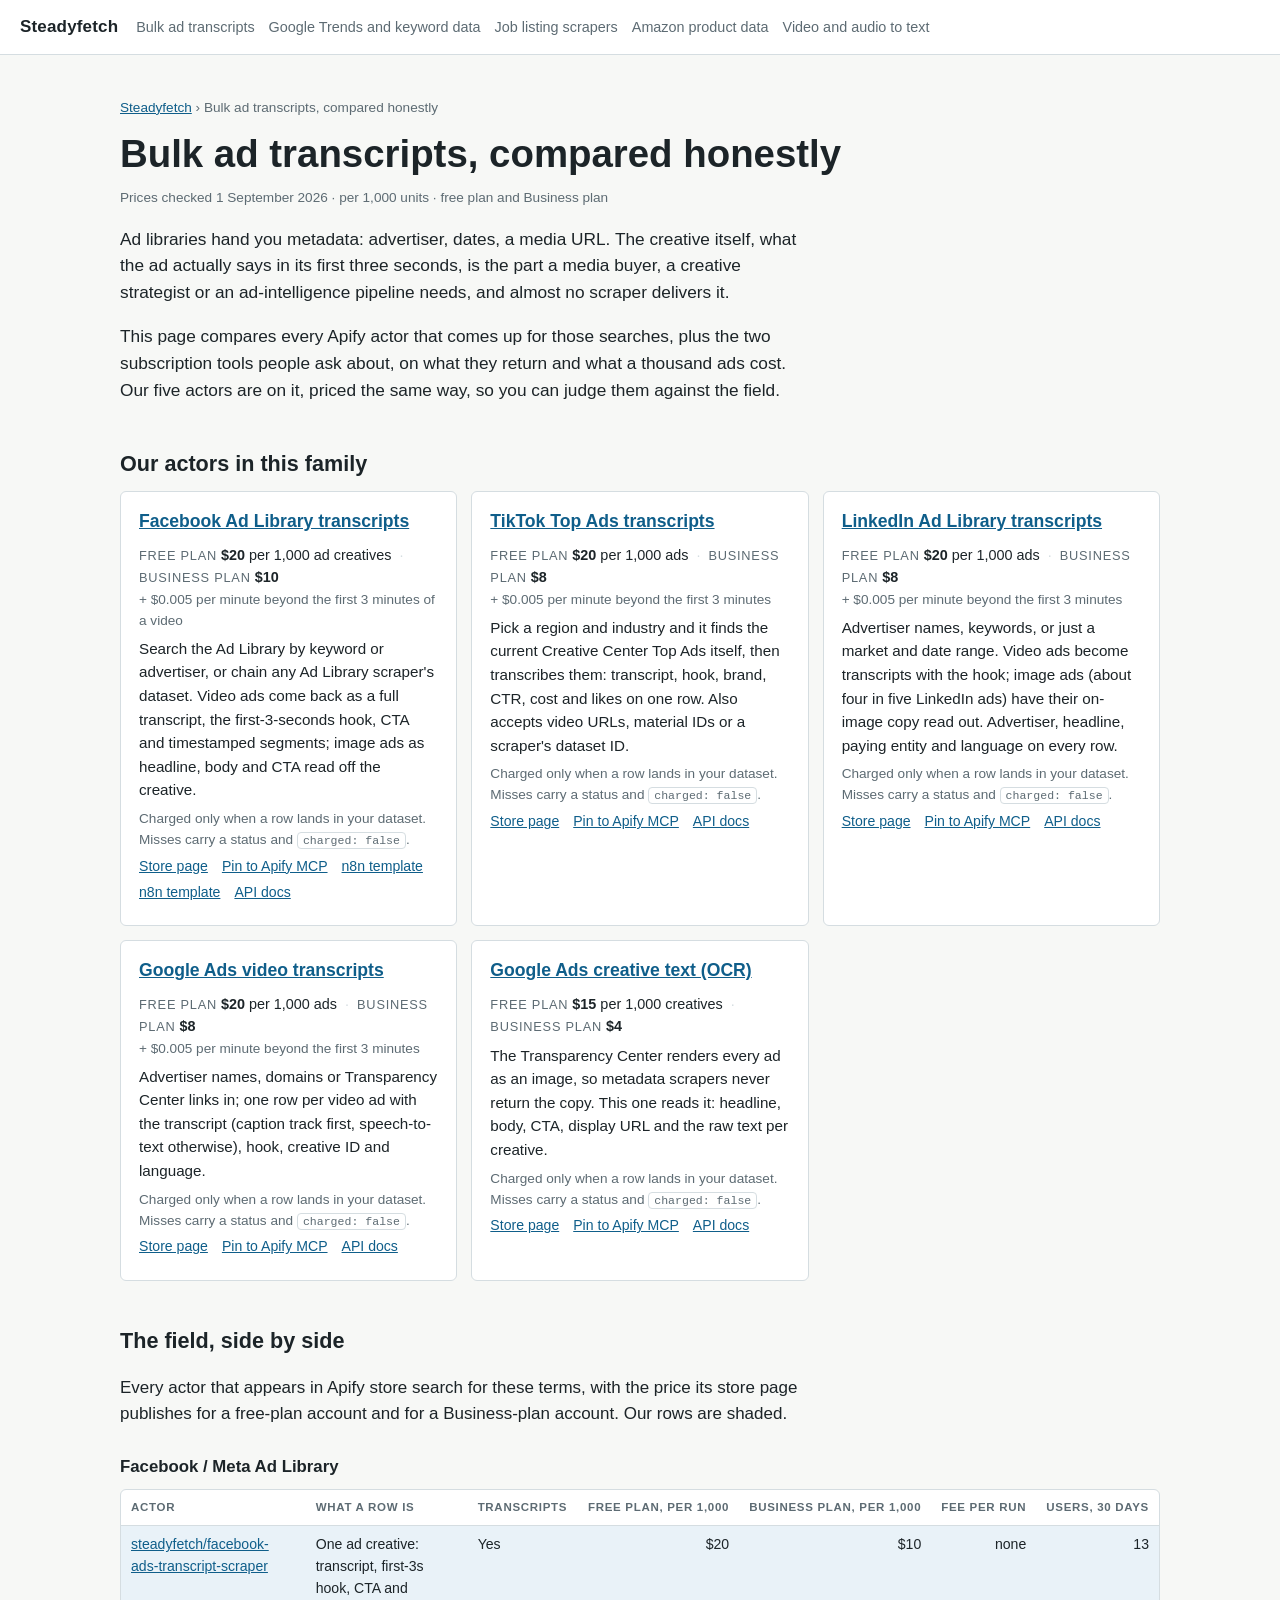
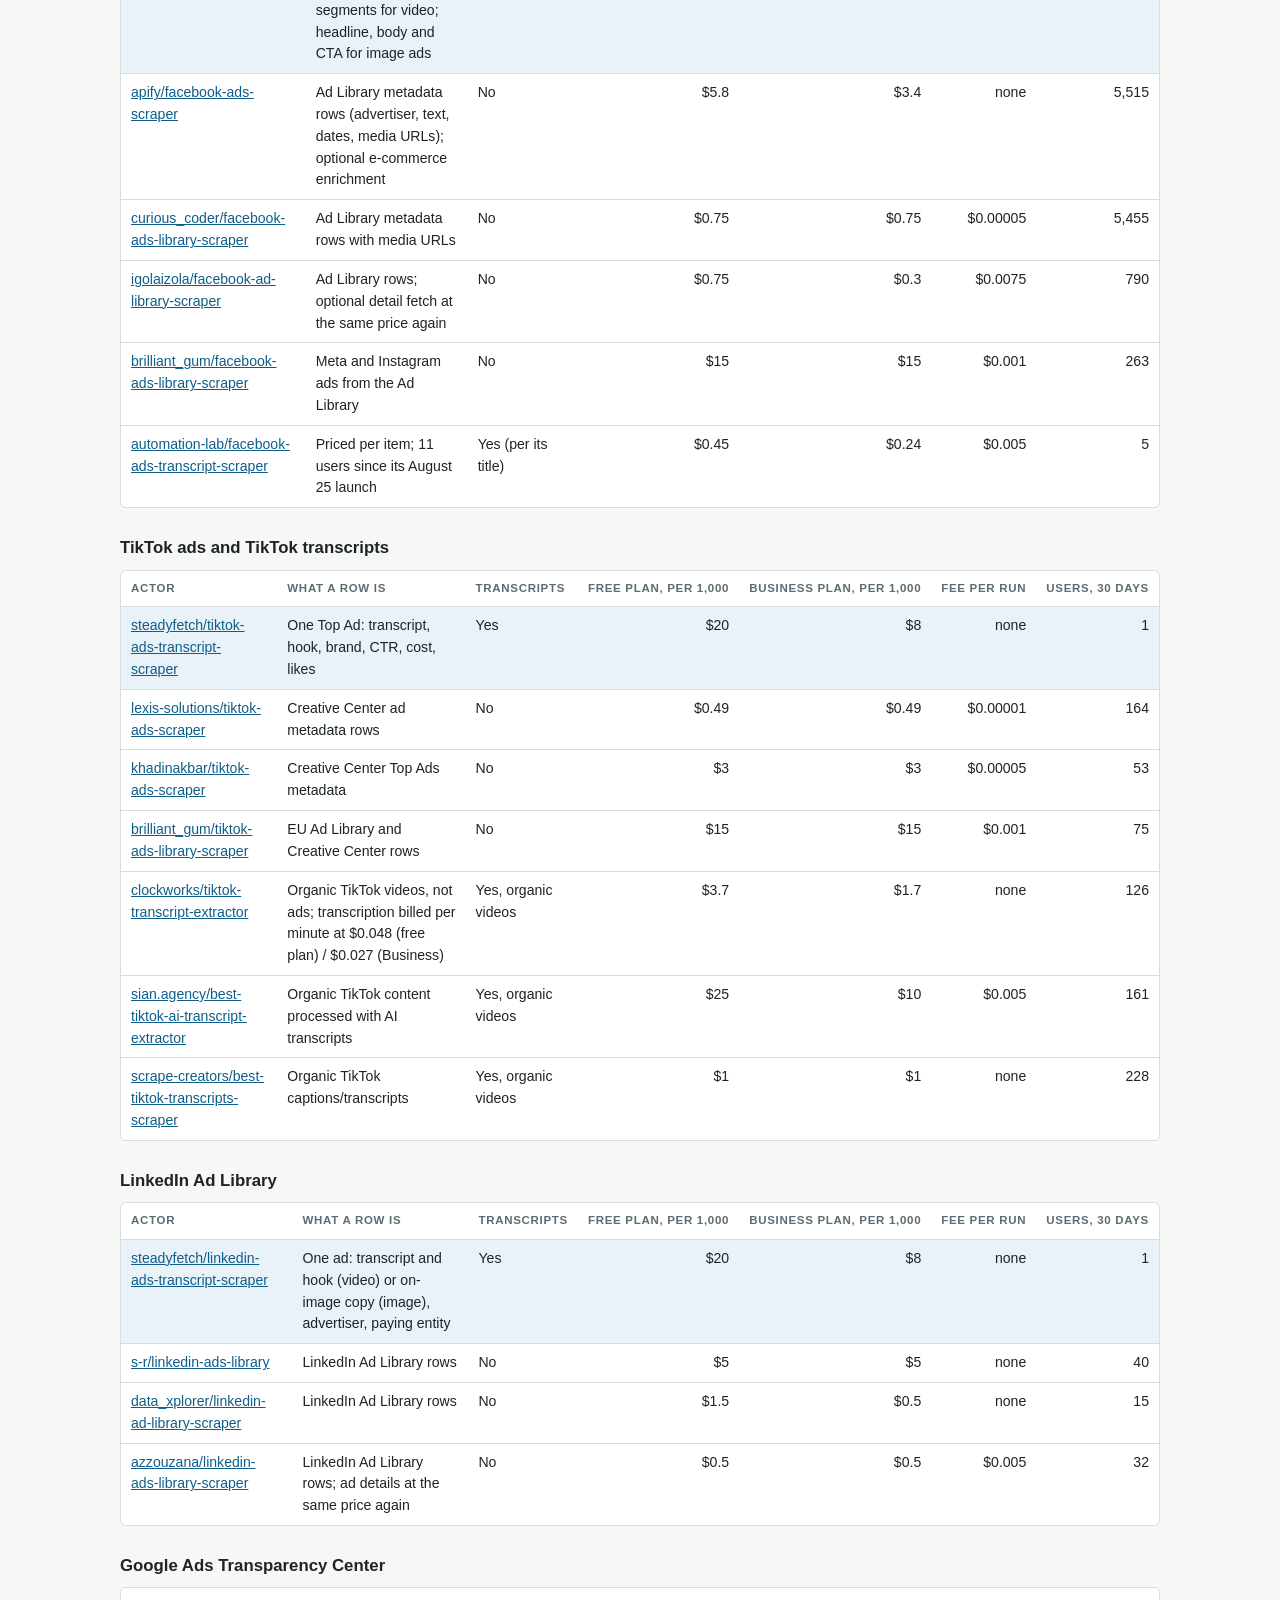
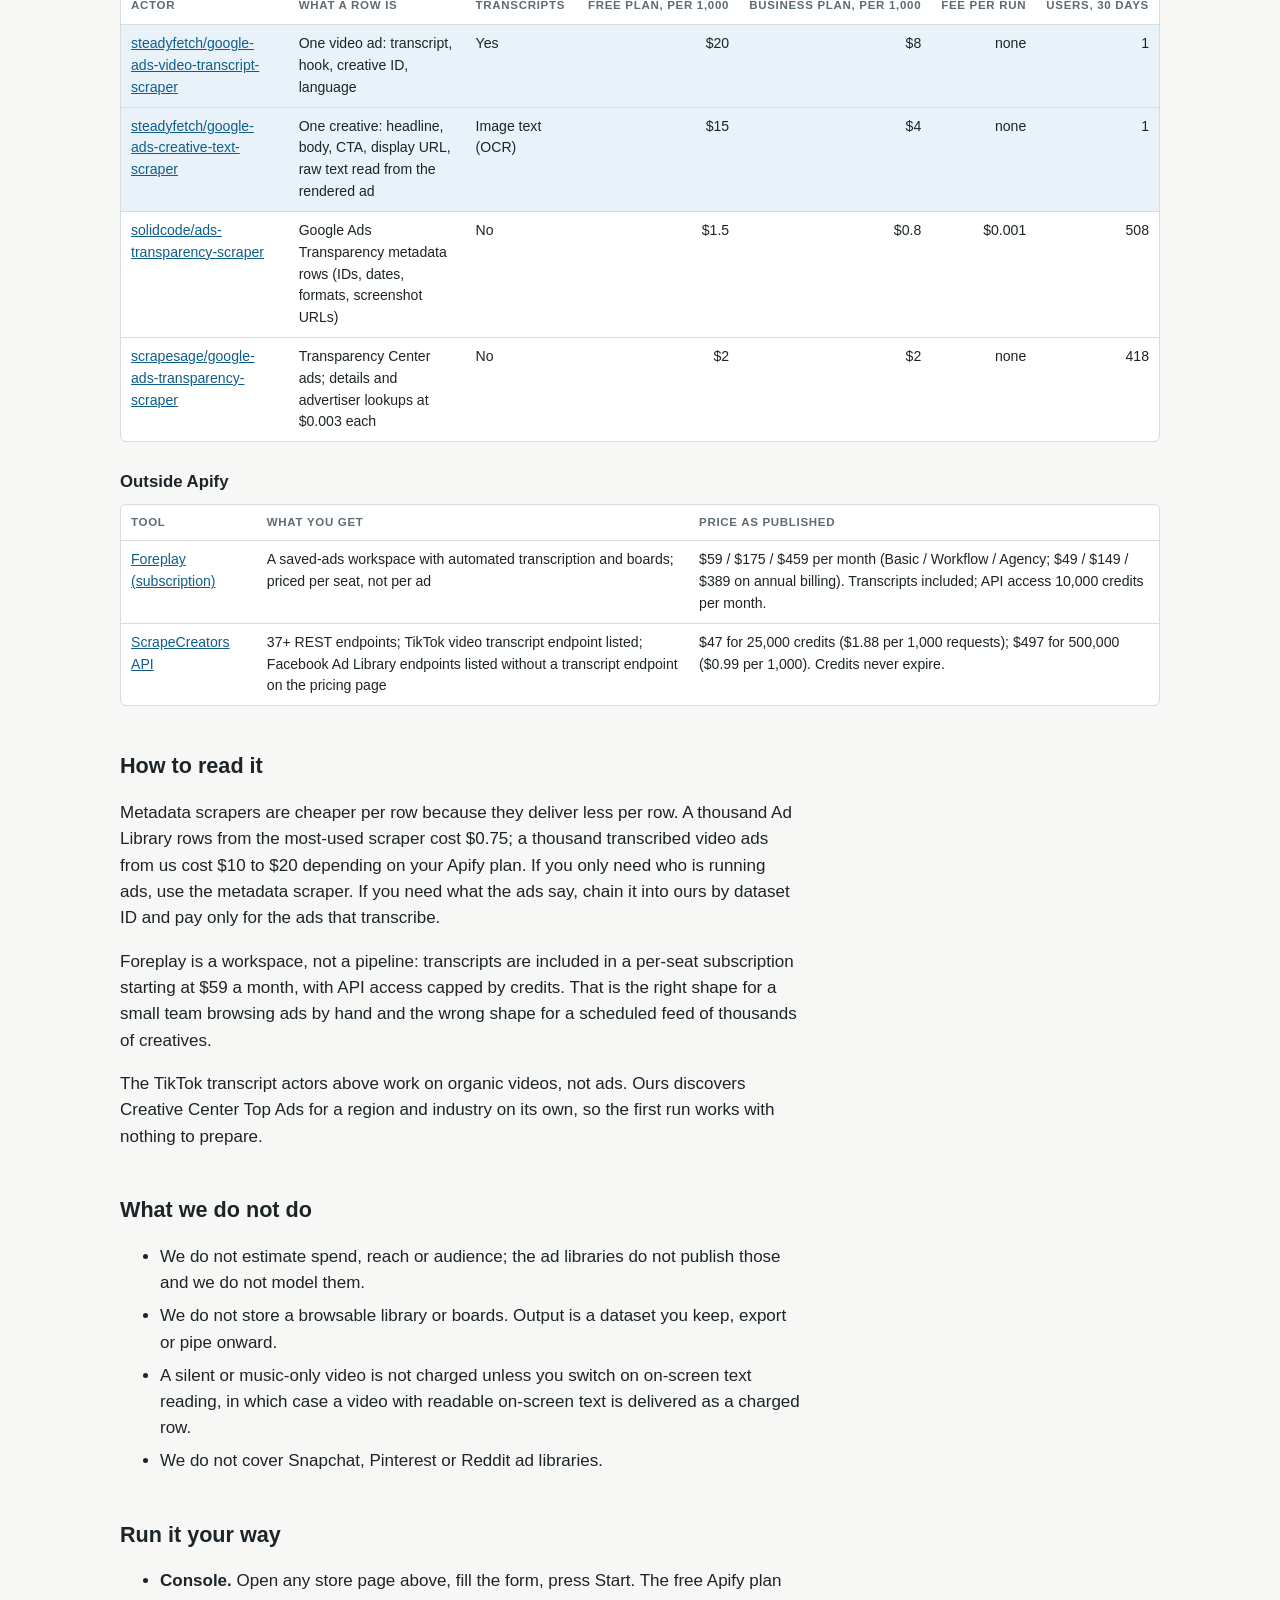
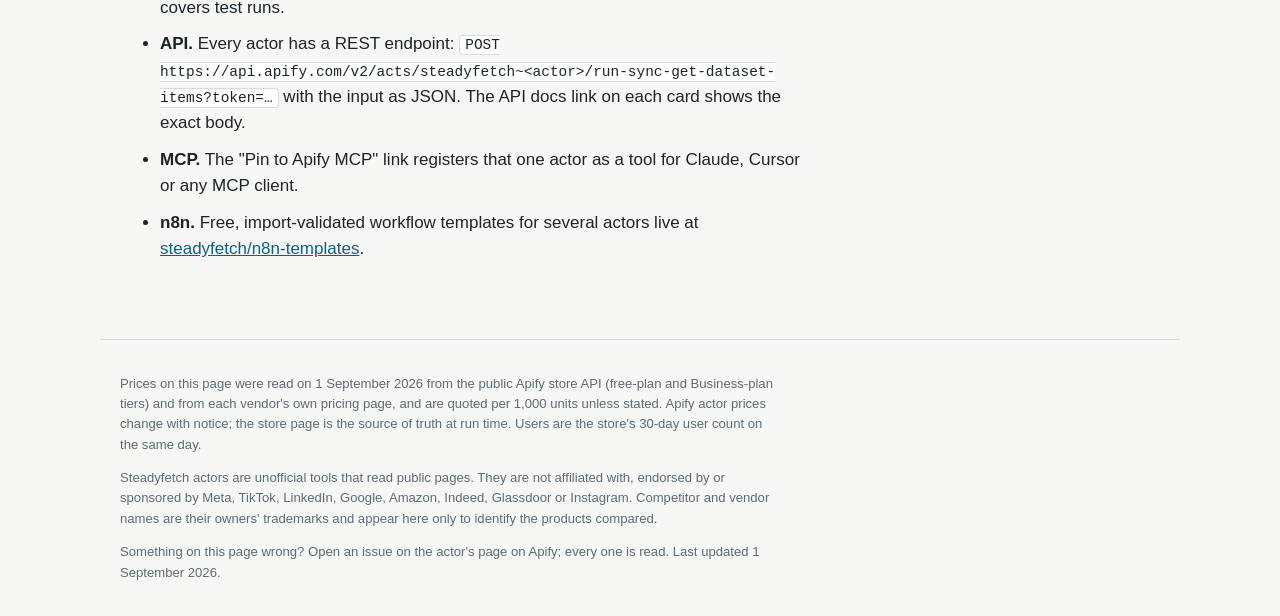
==== ad-transcripts/index.html @ 65321c23 "Move canonical URLs to https://steadyfetch.com (custom domain on GitHub Pages)" ====
<!doctype html>
<html lang="en">
<head>
<meta charset="utf-8">
<meta name="viewport" content="width=device-width, initial-scale=1">
<title>Bulk ad transcripts: Facebook, TikTok, LinkedIn and Google Ads scrapers compared</title>
<meta name="description" content="Which tools turn competitor ads into transcripts and hooks in bulk, what each one returns, and what a thousand ads cost on Apify, Foreplay and ScrapeCreators. Prices checked 1 September 2026.">
<link rel="canonical" href="https://steadyfetch.com/ad-transcripts/">
<meta property="og:title" content="Bulk ad transcripts: Facebook, TikTok, LinkedIn and Google Ads scrapers compared">
<meta property="og:description" content="Which tools turn competitor ads into transcripts and hooks in bulk, what each one returns, and what a thousand ads cost on Apify, Foreplay and ScrapeCreators. Prices checked 1 September 2026.">
<meta property="og:url" content="https://steadyfetch.com/ad-transcripts/">
<meta property="og:type" content="article">
<meta name="robots" content="index,follow">
<link rel="stylesheet" href="/style.css">
<script type="application/ld+json">{"@context":"https://schema.org","@type":"WebPage","name":"Bulk ad transcripts: Facebook, TikTok, LinkedIn and Google Ads scrapers compared","description":"Which tools turn competitor ads into transcripts and hooks in bulk, what each one returns, and what a thousand ads cost on Apify, Foreplay and ScrapeCreators. Prices checked 1 September 2026.","url":"https://steadyfetch.com/ad-transcripts/","dateModified":"2026-09-01","isPartOf":{"@type":"WebSite","name":"Steadyfetch","url":"https://steadyfetch.com"},"about":[{"@type":"SoftwareApplication","name":"Facebook Ad Library transcripts","url":"https://apify.com/steadyfetch/facebook-ads-transcript-scraper","applicationCategory":"DeveloperApplication","offers":{"@type":"Offer","price":0.02,"priceCurrency":"USD","description":"per ad creative, free plan"}},{"@type":"SoftwareApplication","name":"TikTok Top Ads transcripts","url":"https://apify.com/steadyfetch/tiktok-ads-transcript-scraper","applicationCategory":"DeveloperApplication","offers":{"@type":"Offer","price":0.02,"priceCurrency":"USD","description":"per ad, free plan"}},{"@type":"SoftwareApplication","name":"LinkedIn Ad Library transcripts","url":"https://apify.com/steadyfetch/linkedin-ads-transcript-scraper","applicationCategory":"DeveloperApplication","offers":{"@type":"Offer","price":0.02,"priceCurrency":"USD","description":"per ad, free plan"}},{"@type":"SoftwareApplication","name":"Google Ads video transcripts","url":"https://apify.com/steadyfetch/google-ads-video-transcript-scraper","applicationCategory":"DeveloperApplication","offers":{"@type":"Offer","price":0.02,"priceCurrency":"USD","description":"per ad, free plan"}},{"@type":"SoftwareApplication","name":"Google Ads creative text (OCR)","url":"https://apify.com/steadyfetch/google-ads-creative-text-scraper","applicationCategory":"DeveloperApplication","offers":{"@type":"Offer","price":0.015,"priceCurrency":"USD","description":"per creative, free plan"}}]}</script>
</head>
<body>
<header class="top"><a class="brand" href="/">Steadyfetch</a><nav aria-label="Families"><a href="/ad-transcripts/">Bulk ad transcripts</a><a href="/trends-keywords/">Google Trends and keyword data</a><a href="/jobs/">Job listing scrapers</a><a href="/amazon/">Amazon product data</a><a href="/youtube-media/">Video and audio to text</a></nav></header>
<main>
<p class="crumbs"><a href="/">Steadyfetch</a> › Bulk ad transcripts, compared honestly</p>
<h1>Bulk ad transcripts, compared honestly</h1>
<p class="checked">Prices checked 1 September 2026 · per 1,000 units · free plan and Business plan</p>
<p class="lead">Ad libraries hand you metadata: advertiser, dates, a media URL. The creative itself, what the ad actually says in its first three seconds, is the part a media buyer, a creative strategist or an ad-intelligence pipeline needs, and almost no scraper delivers it.</p>
<p class="lead">This page compares every Apify actor that comes up for those searches, plus the two subscription tools people ask about, on what they return and what a thousand ads cost. Our five actors are on it, priced the same way, so you can judge them against the field.</p>

<h2>Our actors in this family</h2>
<div class="cards"><article class="card" id="facebook-ads-transcript-scraper">
<h3><a href="https://apify.com/steadyfetch/facebook-ads-transcript-scraper">Facebook Ad Library transcripts</a></h3>
<p class="price"><span class="k">Free plan</span> <b>$20</b> per 1,000 ad creatives <span class="sep">·</span> <span class="k">Business plan</span> <b>$10</b> <span class="extra">+ $0.005 per minute beyond the first 3 minutes of a video</span></p>
<p>Search the Ad Library by keyword or advertiser, or chain any Ad Library scraper's dataset. Video ads come back as a full transcript, the first-3-seconds hook, CTA and timestamped segments; image ads as headline, body and CTA read off the creative.</p>
<p class="law">Charged only when a row lands in your dataset. Misses carry a status and <code>charged: false</code>.</p>
<p class="links"><a href="https://apify.com/steadyfetch/facebook-ads-transcript-scraper">Store page</a> <a href="https://mcp.apify.com?tools=steadyfetch/facebook-ads-transcript-scraper">Pin to Apify MCP</a> <a href="https://github.com/steadyfetch/n8n-templates/blob/master/facebook-ad-transcripts.workflow.json">n8n template</a> <a href="https://github.com/steadyfetch/n8n-templates/blob/master/competitor-ad-teardown.workflow.json">n8n template</a> <a href="https://apify.com/steadyfetch/facebook-ads-transcript-scraper/api">API docs</a></p>
</article>
<article class="card" id="tiktok-ads-transcript-scraper">
<h3><a href="https://apify.com/steadyfetch/tiktok-ads-transcript-scraper">TikTok Top Ads transcripts</a></h3>
<p class="price"><span class="k">Free plan</span> <b>$20</b> per 1,000 ads <span class="sep">·</span> <span class="k">Business plan</span> <b>$8</b> <span class="extra">+ $0.005 per minute beyond the first 3 minutes</span></p>
<p>Pick a region and industry and it finds the current Creative Center Top Ads itself, then transcribes them: transcript, hook, brand, CTR, cost and likes on one row. Also accepts video URLs, material IDs or a scraper's dataset ID.</p>
<p class="law">Charged only when a row lands in your dataset. Misses carry a status and <code>charged: false</code>.</p>
<p class="links"><a href="https://apify.com/steadyfetch/tiktok-ads-transcript-scraper">Store page</a> <a href="https://mcp.apify.com?tools=steadyfetch/tiktok-ads-transcript-scraper">Pin to Apify MCP</a> <a href="https://apify.com/steadyfetch/tiktok-ads-transcript-scraper/api">API docs</a></p>
</article>
<article class="card" id="linkedin-ads-transcript-scraper">
<h3><a href="https://apify.com/steadyfetch/linkedin-ads-transcript-scraper">LinkedIn Ad Library transcripts</a></h3>
<p class="price"><span class="k">Free plan</span> <b>$20</b> per 1,000 ads <span class="sep">·</span> <span class="k">Business plan</span> <b>$8</b> <span class="extra">+ $0.005 per minute beyond the first 3 minutes</span></p>
<p>Advertiser names, keywords, or just a market and date range. Video ads become transcripts with the hook; image ads (about four in five LinkedIn ads) have their on-image copy read out. Advertiser, headline, paying entity and language on every row.</p>
<p class="law">Charged only when a row lands in your dataset. Misses carry a status and <code>charged: false</code>.</p>
<p class="links"><a href="https://apify.com/steadyfetch/linkedin-ads-transcript-scraper">Store page</a> <a href="https://mcp.apify.com?tools=steadyfetch/linkedin-ads-transcript-scraper">Pin to Apify MCP</a> <a href="https://apify.com/steadyfetch/linkedin-ads-transcript-scraper/api">API docs</a></p>
</article>
<article class="card" id="google-ads-video-transcript-scraper">
<h3><a href="https://apify.com/steadyfetch/google-ads-video-transcript-scraper">Google Ads video transcripts</a></h3>
<p class="price"><span class="k">Free plan</span> <b>$20</b> per 1,000 ads <span class="sep">·</span> <span class="k">Business plan</span> <b>$8</b> <span class="extra">+ $0.005 per minute beyond the first 3 minutes</span></p>
<p>Advertiser names, domains or Transparency Center links in; one row per video ad with the transcript (caption track first, speech-to-text otherwise), hook, creative ID and language.</p>
<p class="law">Charged only when a row lands in your dataset. Misses carry a status and <code>charged: false</code>.</p>
<p class="links"><a href="https://apify.com/steadyfetch/google-ads-video-transcript-scraper">Store page</a> <a href="https://mcp.apify.com?tools=steadyfetch/google-ads-video-transcript-scraper">Pin to Apify MCP</a> <a href="https://apify.com/steadyfetch/google-ads-video-transcript-scraper/api">API docs</a></p>
</article>
<article class="card" id="google-ads-creative-text-scraper">
<h3><a href="https://apify.com/steadyfetch/google-ads-creative-text-scraper">Google Ads creative text (OCR)</a></h3>
<p class="price"><span class="k">Free plan</span> <b>$15</b> per 1,000 creatives <span class="sep">·</span> <span class="k">Business plan</span> <b>$4</b></p>
<p>The Transparency Center renders every ad as an image, so metadata scrapers never return the copy. This one reads it: headline, body, CTA, display URL and the raw text per creative.</p>
<p class="law">Charged only when a row lands in your dataset. Misses carry a status and <code>charged: false</code>.</p>
<p class="links"><a href="https://apify.com/steadyfetch/google-ads-creative-text-scraper">Store page</a> <a href="https://mcp.apify.com?tools=steadyfetch/google-ads-creative-text-scraper">Pin to Apify MCP</a> <a href="https://apify.com/steadyfetch/google-ads-creative-text-scraper/api">API docs</a></p>
</article></div>

<h2>The field, side by side</h2>
<p>Every actor that appears in Apify store search for these terms, with the price its store page publishes for a free-plan account and for a Business-plan account. Our rows are shaded.</p>
<h3>Facebook / Meta Ad Library</h3>
<div class="tbl-wrap"><table>
<thead><tr><th>Actor</th><th>What a row is</th><th>Transcripts</th><th class="num">Free plan, per 1,000</th><th class="num">Business plan, per 1,000</th><th class="num">Fee per run</th><th class="num">Users, 30 days</th></tr></thead>
<tbody><tr class="us"><td><a href="https://apify.com/steadyfetch/facebook-ads-transcript-scraper">steadyfetch/facebook-ads-transcript-scraper</a></td><td>One ad creative: transcript, first-3s hook, CTA and segments for video; headline, body and CTA for image ads</td><td>Yes</td><td class="num">$20</td><td class="num">$10</td><td class="num">none</td><td class="num">13</td></tr>
<tr><td><a href="https://apify.com/apify/facebook-ads-scraper" rel="nofollow">apify/facebook-ads-scraper</a></td><td>Ad Library metadata rows (advertiser, text, dates, media URLs); optional e-commerce enrichment</td><td>No</td><td class="num">$5.8</td><td class="num">$3.4</td><td class="num">none</td><td class="num">5,515</td></tr>
<tr><td><a href="https://apify.com/curious_coder/facebook-ads-library-scraper" rel="nofollow">curious_coder/facebook-ads-library-scraper</a></td><td>Ad Library metadata rows with media URLs</td><td>No</td><td class="num">$0.75</td><td class="num">$0.75</td><td class="num">$0.00005</td><td class="num">5,455</td></tr>
<tr><td><a href="https://apify.com/igolaizola/facebook-ad-library-scraper" rel="nofollow">igolaizola/facebook-ad-library-scraper</a></td><td>Ad Library rows; optional detail fetch at the same price again</td><td>No</td><td class="num">$0.75</td><td class="num">$0.3</td><td class="num">$0.0075</td><td class="num">790</td></tr>
<tr><td><a href="https://apify.com/brilliant_gum/facebook-ads-library-scraper" rel="nofollow">brilliant_gum/facebook-ads-library-scraper</a></td><td>Meta and Instagram ads from the Ad Library</td><td>No</td><td class="num">$15</td><td class="num">$15</td><td class="num">$0.001</td><td class="num">263</td></tr>
<tr><td><a href="https://apify.com/automation-lab/facebook-ads-transcript-scraper" rel="nofollow">automation-lab/facebook-ads-transcript-scraper</a></td><td>Priced per item; 11 users since its August 25 launch</td><td>Yes (per its title)</td><td class="num">$0.45</td><td class="num">$0.24</td><td class="num">$0.005</td><td class="num">5</td></tr></tbody>
</table></div>
<h3>TikTok ads and TikTok transcripts</h3>
<div class="tbl-wrap"><table>
<thead><tr><th>Actor</th><th>What a row is</th><th>Transcripts</th><th class="num">Free plan, per 1,000</th><th class="num">Business plan, per 1,000</th><th class="num">Fee per run</th><th class="num">Users, 30 days</th></tr></thead>
<tbody><tr class="us"><td><a href="https://apify.com/steadyfetch/tiktok-ads-transcript-scraper">steadyfetch/tiktok-ads-transcript-scraper</a></td><td>One Top Ad: transcript, hook, brand, CTR, cost, likes</td><td>Yes</td><td class="num">$20</td><td class="num">$8</td><td class="num">none</td><td class="num">1</td></tr>
<tr><td><a href="https://apify.com/lexis-solutions/tiktok-ads-scraper" rel="nofollow">lexis-solutions/tiktok-ads-scraper</a></td><td>Creative Center ad metadata rows</td><td>No</td><td class="num">$0.49</td><td class="num">$0.49</td><td class="num">$0.00001</td><td class="num">164</td></tr>
<tr><td><a href="https://apify.com/khadinakbar/tiktok-ads-scraper" rel="nofollow">khadinakbar/tiktok-ads-scraper</a></td><td>Creative Center Top Ads metadata</td><td>No</td><td class="num">$3</td><td class="num">$3</td><td class="num">$0.00005</td><td class="num">53</td></tr>
<tr><td><a href="https://apify.com/brilliant_gum/tiktok-ads-library-scraper" rel="nofollow">brilliant_gum/tiktok-ads-library-scraper</a></td><td>EU Ad Library and Creative Center rows</td><td>No</td><td class="num">$15</td><td class="num">$15</td><td class="num">$0.001</td><td class="num">75</td></tr>
<tr><td><a href="https://apify.com/clockworks/tiktok-transcript-extractor" rel="nofollow">clockworks/tiktok-transcript-extractor</a></td><td>Organic TikTok videos, not ads; transcription billed per minute at $0.048 (free plan) / $0.027 (Business)</td><td>Yes, organic videos</td><td class="num">$3.7</td><td class="num">$1.7</td><td class="num">none</td><td class="num">126</td></tr>
<tr><td><a href="https://apify.com/sian.agency/best-tiktok-ai-transcript-extractor" rel="nofollow">sian.agency/best-tiktok-ai-transcript-extractor</a></td><td>Organic TikTok content processed with AI transcripts</td><td>Yes, organic videos</td><td class="num">$25</td><td class="num">$10</td><td class="num">$0.005</td><td class="num">161</td></tr>
<tr><td><a href="https://apify.com/scrape-creators/best-tiktok-transcripts-scraper" rel="nofollow">scrape-creators/best-tiktok-transcripts-scraper</a></td><td>Organic TikTok captions/transcripts</td><td>Yes, organic videos</td><td class="num">$1</td><td class="num">$1</td><td class="num">none</td><td class="num">228</td></tr></tbody>
</table></div>
<h3>LinkedIn Ad Library</h3>
<div class="tbl-wrap"><table>
<thead><tr><th>Actor</th><th>What a row is</th><th>Transcripts</th><th class="num">Free plan, per 1,000</th><th class="num">Business plan, per 1,000</th><th class="num">Fee per run</th><th class="num">Users, 30 days</th></tr></thead>
<tbody><tr class="us"><td><a href="https://apify.com/steadyfetch/linkedin-ads-transcript-scraper">steadyfetch/linkedin-ads-transcript-scraper</a></td><td>One ad: transcript and hook (video) or on-image copy (image), advertiser, paying entity</td><td>Yes</td><td class="num">$20</td><td class="num">$8</td><td class="num">none</td><td class="num">1</td></tr>
<tr><td><a href="https://apify.com/s-r/linkedin-ads-library" rel="nofollow">s-r/linkedin-ads-library</a></td><td>LinkedIn Ad Library rows</td><td>No</td><td class="num">$5</td><td class="num">$5</td><td class="num">none</td><td class="num">40</td></tr>
<tr><td><a href="https://apify.com/data_xplorer/linkedin-ad-library-scraper" rel="nofollow">data_xplorer/linkedin-ad-library-scraper</a></td><td>LinkedIn Ad Library rows</td><td>No</td><td class="num">$1.5</td><td class="num">$0.5</td><td class="num">none</td><td class="num">15</td></tr>
<tr><td><a href="https://apify.com/azzouzana/linkedin-ads-library-scraper" rel="nofollow">azzouzana/linkedin-ads-library-scraper</a></td><td>LinkedIn Ad Library rows; ad details at the same price again</td><td>No</td><td class="num">$0.5</td><td class="num">$0.5</td><td class="num">$0.005</td><td class="num">32</td></tr></tbody>
</table></div>
<h3>Google Ads Transparency Center</h3>
<div class="tbl-wrap"><table>
<thead><tr><th>Actor</th><th>What a row is</th><th>Transcripts</th><th class="num">Free plan, per 1,000</th><th class="num">Business plan, per 1,000</th><th class="num">Fee per run</th><th class="num">Users, 30 days</th></tr></thead>
<tbody><tr class="us"><td><a href="https://apify.com/steadyfetch/google-ads-video-transcript-scraper">steadyfetch/google-ads-video-transcript-scraper</a></td><td>One video ad: transcript, hook, creative ID, language</td><td>Yes</td><td class="num">$20</td><td class="num">$8</td><td class="num">none</td><td class="num">1</td></tr>
<tr class="us"><td><a href="https://apify.com/steadyfetch/google-ads-creative-text-scraper">steadyfetch/google-ads-creative-text-scraper</a></td><td>One creative: headline, body, CTA, display URL, raw text read from the rendered ad</td><td>Image text (OCR)</td><td class="num">$15</td><td class="num">$4</td><td class="num">none</td><td class="num">1</td></tr>
<tr><td><a href="https://apify.com/solidcode/ads-transparency-scraper" rel="nofollow">solidcode/ads-transparency-scraper</a></td><td>Google Ads Transparency metadata rows (IDs, dates, formats, screenshot URLs)</td><td>No</td><td class="num">$1.5</td><td class="num">$0.8</td><td class="num">$0.001</td><td class="num">508</td></tr>
<tr><td><a href="https://apify.com/scrapesage/google-ads-transparency-scraper" rel="nofollow">scrapesage/google-ads-transparency-scraper</a></td><td>Transparency Center ads; details and advertiser lookups at $0.003 each</td><td>No</td><td class="num">$2</td><td class="num">$2</td><td class="num">none</td><td class="num">418</td></tr></tbody>
</table></div>
<h3>Outside Apify</h3>
<div class="tbl-wrap"><table>
<thead><tr><th>Tool</th><th>What you get</th><th>Price as published</th></tr></thead>
<tbody><tr><td><a href="https://www.foreplay.co/pricing" rel="nofollow">Foreplay (subscription)</a></td><td>A saved-ads workspace with automated transcription and boards; priced per seat, not per ad</td><td>$59 / $175 / $459 per month (Basic / Workflow / Agency; $49 / $149 / $389 on annual billing). Transcripts included; API access 10,000 credits per month.</td></tr>
<tr><td><a href="https://scrapecreators.com/" rel="nofollow">ScrapeCreators API</a></td><td>37+ REST endpoints; TikTok video transcript endpoint listed; Facebook Ad Library endpoints listed without a transcript endpoint on the pricing page</td><td>$47 for 25,000 credits ($1.88 per 1,000 requests); $497 for 500,000 ($0.99 per 1,000). Credits never expire.</td></tr></tbody>
</table></div>

<h2>How to read it</h2>
<p>Metadata scrapers are cheaper per row because they deliver less per row. A thousand Ad Library rows from the most-used scraper cost $0.75; a thousand transcribed video ads from us cost $10 to $20 depending on your Apify plan. If you only need who is running ads, use the metadata scraper. If you need what the ads say, chain it into ours by dataset ID and pay only for the ads that transcribe.</p>
<p>Foreplay is a workspace, not a pipeline: transcripts are included in a per-seat subscription starting at $59 a month, with API access capped by credits. That is the right shape for a small team browsing ads by hand and the wrong shape for a scheduled feed of thousands of creatives.</p>
<p>The TikTok transcript actors above work on organic videos, not ads. Ours discovers Creative Center Top Ads for a region and industry on its own, so the first run works with nothing to prepare.</p>

<h2>What we do not do</h2>
<ul><li>We do not estimate spend, reach or audience; the ad libraries do not publish those and we do not model them.</li><li>We do not store a browsable library or boards. Output is a dataset you keep, export or pipe onward.</li><li>A silent or music-only video is not charged unless you switch on on-screen text reading, in which case a video with readable on-screen text is delivered as a charged row.</li><li>We do not cover Snapchat, Pinterest or Reddit ad libraries.</li></ul>

<h2>Run it your way</h2>
<ul class="ways">
<li><b>Console.</b> Open any store page above, fill the form, press Start. The free Apify plan covers test runs.</li>
<li><b>API.</b> Every actor has a REST endpoint: <code>POST https://api.apify.com/v2/acts/steadyfetch~&lt;actor&gt;/run-sync-get-dataset-items?token=…</code> with the input as JSON. The API docs link on each card shows the exact body.</li>
<li><b>MCP.</b> The "Pin to Apify MCP" link registers that one actor as a tool for Claude, Cursor or any MCP client.</li>
<li><b>n8n.</b> Free, import-validated workflow templates for several actors live at <a href="https://github.com/steadyfetch/n8n-templates">steadyfetch/n8n-templates</a>.</li>
</ul>
</main>
<footer>
<p>Prices on this page were read on 1 September 2026 from the public Apify store API (free-plan and Business-plan tiers) and from each vendor's own pricing page, and are quoted per 1,000 units unless stated. Apify actor prices change with notice; the store page is the source of truth at run time. Users are the store's 30-day user count on the same day.</p>
<p>Steadyfetch actors are unofficial tools that read public pages. They are not affiliated with, endorsed by or sponsored by Meta, TikTok, LinkedIn, Google, Amazon, Indeed, Glassdoor or Instagram. Competitor and vendor names are their owners' trademarks and appear here only to identify the products compared.</p>
<p>Something on this page wrong? Open an issue on the actor's page on Apify; every one is read. Last updated 1 September 2026.</p>
</footer>
</body>
</html>
---- style.css ----
:root{--bg:#f7f8f6;--surface:#ffffff;--ink:#1c2428;--muted:#5d6b73;--line:#d5dde1;--accent:#0f5e8a;--us:#e9f2f8;color-scheme:light dark}
@media (prefers-color-scheme:dark){:root{--bg:#10171b;--surface:#18222a;--ink:#e4ebef;--muted:#98a7b0;--line:#2c3a43;--accent:#7cbbe0;--us:#17303f}}
*{box-sizing:border-box}
body{margin:0;background:var(--bg);color:var(--ink);font:17px/1.55 -apple-system,BlinkMacSystemFont,"Segoe UI",Roboto,Helvetica,Arial,sans-serif}
a{color:var(--accent)}
header.top{display:flex;flex-wrap:wrap;gap:8px 18px;align-items:baseline;padding:14px 20px;border-bottom:1px solid var(--line);background:var(--surface)}
header.top .brand{font-weight:800;text-decoration:none;color:var(--ink);letter-spacing:.01em}
header.top nav{display:flex;flex-wrap:wrap;gap:4px 14px;font-size:.9rem}
header.top nav a{text-decoration:none;color:var(--muted)}
header.top nav a:hover{color:var(--ink)}
main{max-width:1080px;margin:0 auto;padding:28px 20px 60px}
h1{font-size:clamp(1.7rem,3.4vw,2.4rem);line-height:1.15;margin:.2em 0 .3em;text-wrap:balance}
h2{font-size:1.35rem;margin:2em 0 .5em}
h3{font-size:1.05rem;margin:1.6em 0 .5em}
p{max-width:72ch}
.lead{font-size:1.08rem}
.checked{font-size:.85rem;color:var(--muted);margin-top:0}
.crumbs{font-size:.85rem;color:var(--muted)}
.cards{display:grid;grid-template-columns:repeat(auto-fit,minmax(300px,1fr));gap:14px}
.card{background:var(--surface);border:1px solid var(--line);padding:16px 18px;border-radius:6px}
.card h2,.card h3{margin:0 0 .5em;font-size:1.1rem}
.card p{font-size:.95rem;max-width:none;margin:.4em 0}
.card .price{font-size:.9rem}
.card .price .k{color:var(--muted);font-size:.8rem;text-transform:uppercase;letter-spacing:.06em}
.card .price .sep{color:var(--line);margin:0 4px}
.card .price .extra{display:block;color:var(--muted);font-size:.85rem}
.card .law{color:var(--muted);font-size:.85rem}
.card .links{font-size:.88rem;display:flex;flex-wrap:wrap;gap:4px 14px}
.hub .card p.links{gap:4px 10px}
.tbl-wrap{overflow-x:auto;border:1px solid var(--line);background:var(--surface);margin:0 0 1rem;border-radius:6px}
table{border-collapse:collapse;width:100%;font-size:.88rem;min-width:720px}
th{text-align:left;font-size:.72rem;text-transform:uppercase;letter-spacing:.06em;color:var(--muted);padding:9px 10px;border-bottom:1px solid var(--line);white-space:nowrap}
td{padding:8px 10px;border-bottom:1px solid var(--line);vertical-align:top}
tr:last-child td{border-bottom:0}
td.num,th.num{text-align:right;white-space:nowrap;font-variant-numeric:tabular-nums}
tr.us td{background:var(--us)}
code{font-size:.85em;background:var(--surface);border:1px solid var(--line);padding:1px 5px;border-radius:4px}
ul{max-width:72ch}
li{margin-bottom:.4em}
.ways li{margin-bottom:.6em}
footer{max-width:1080px;margin:0 auto;padding:20px;border-top:1px solid var(--line);font-size:.82rem;color:var(--muted)}
footer p{max-width:90ch}
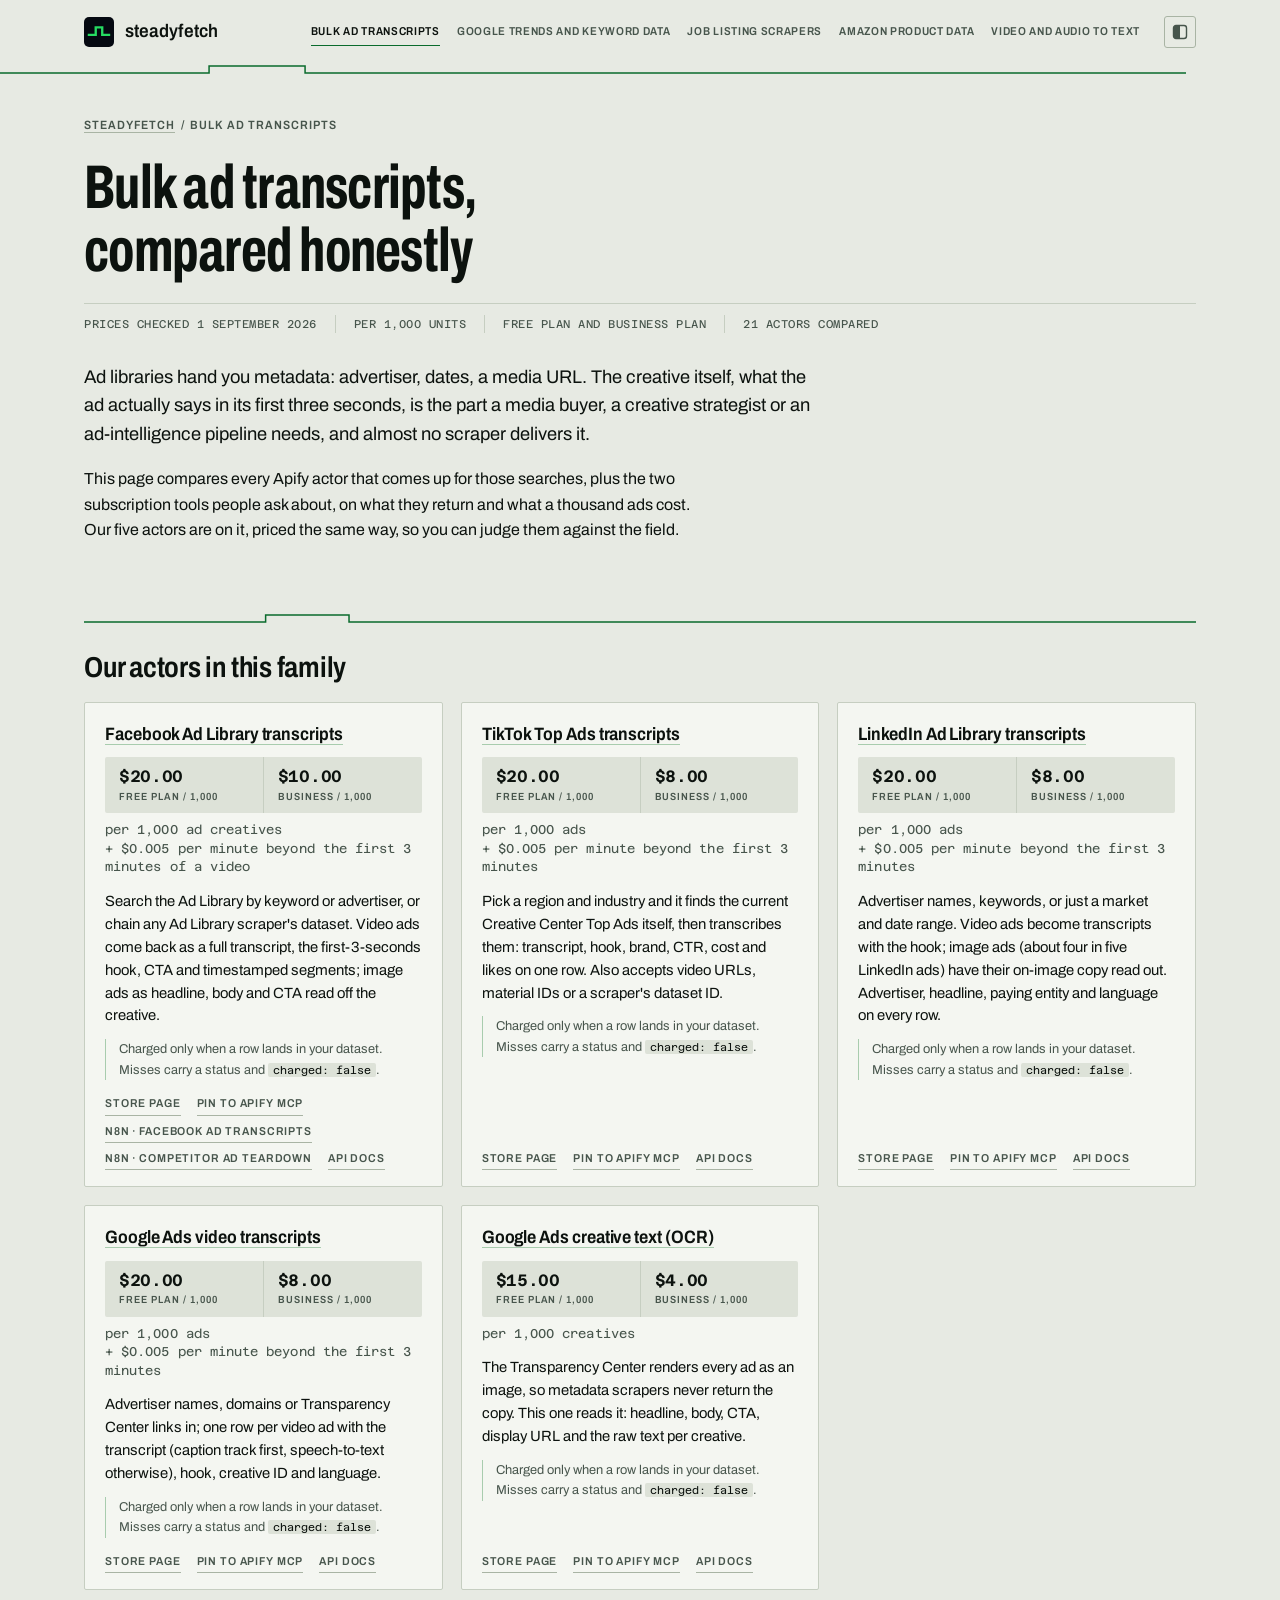
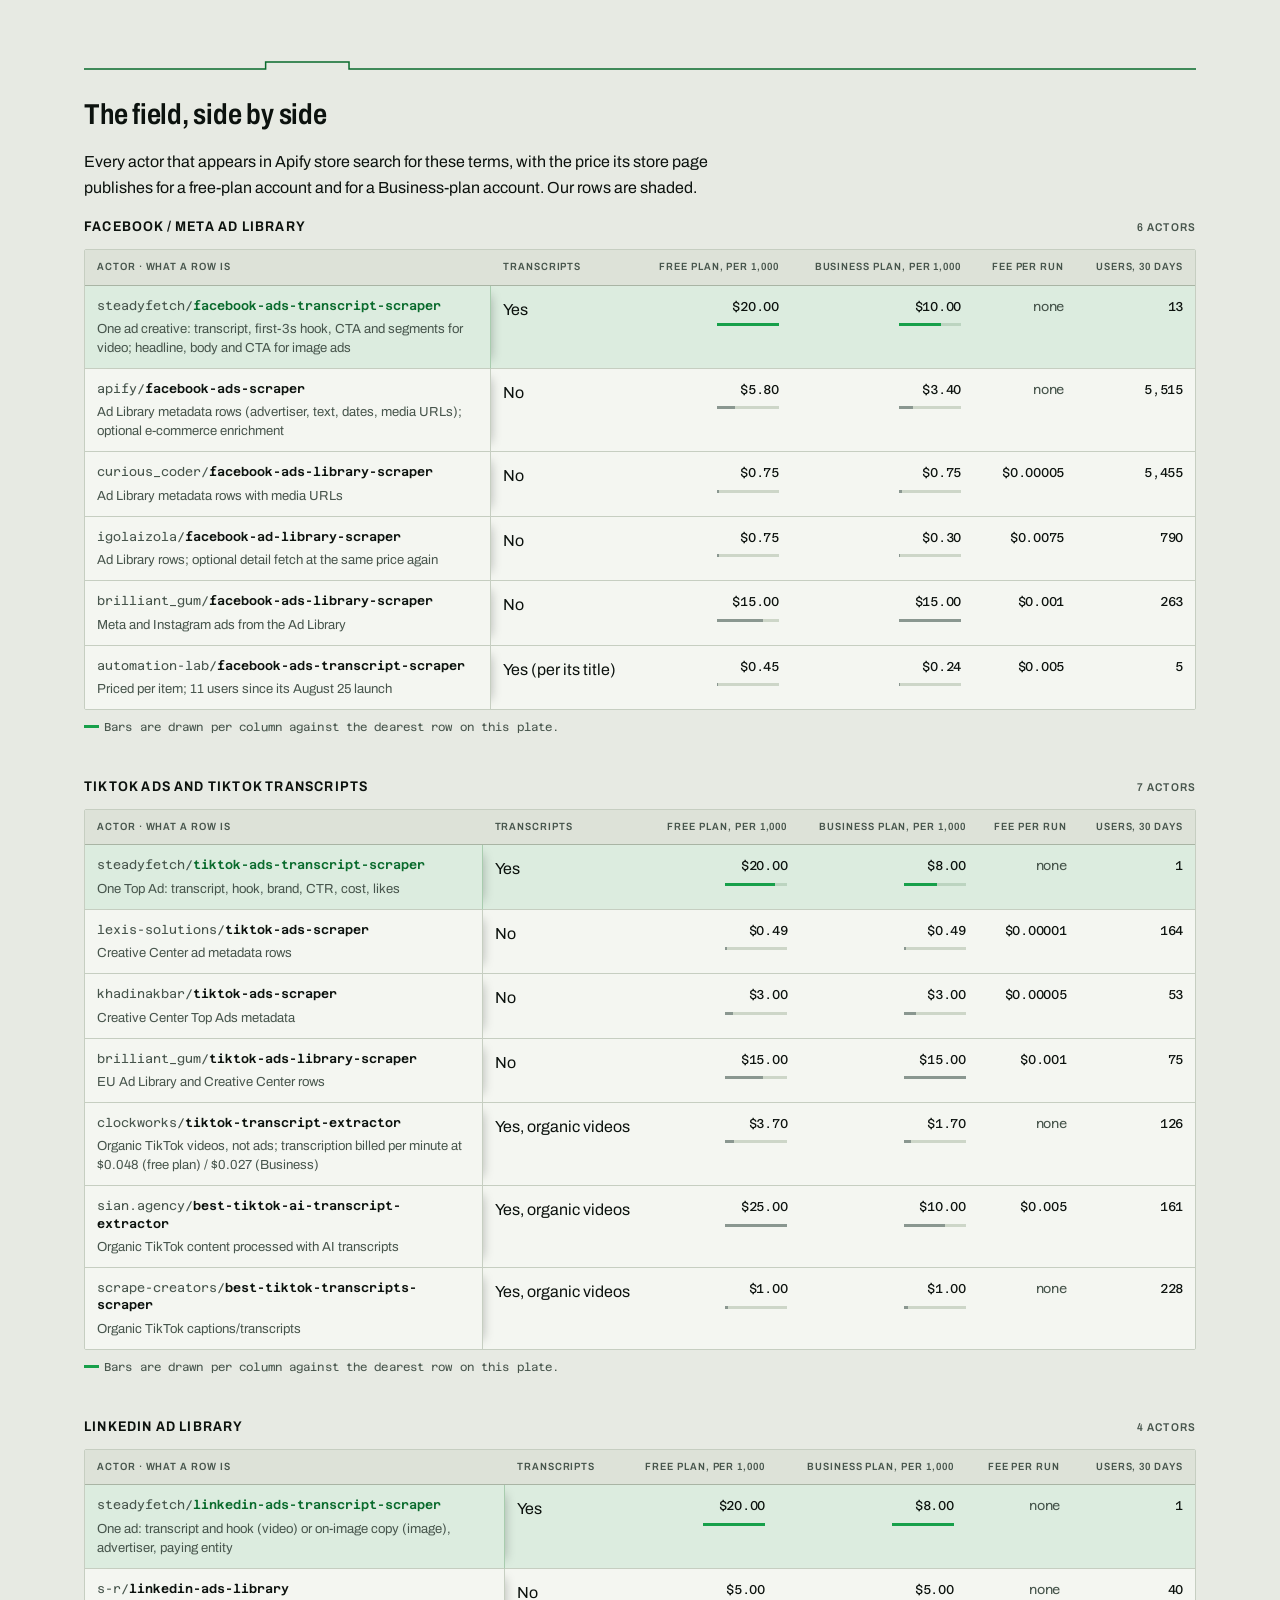
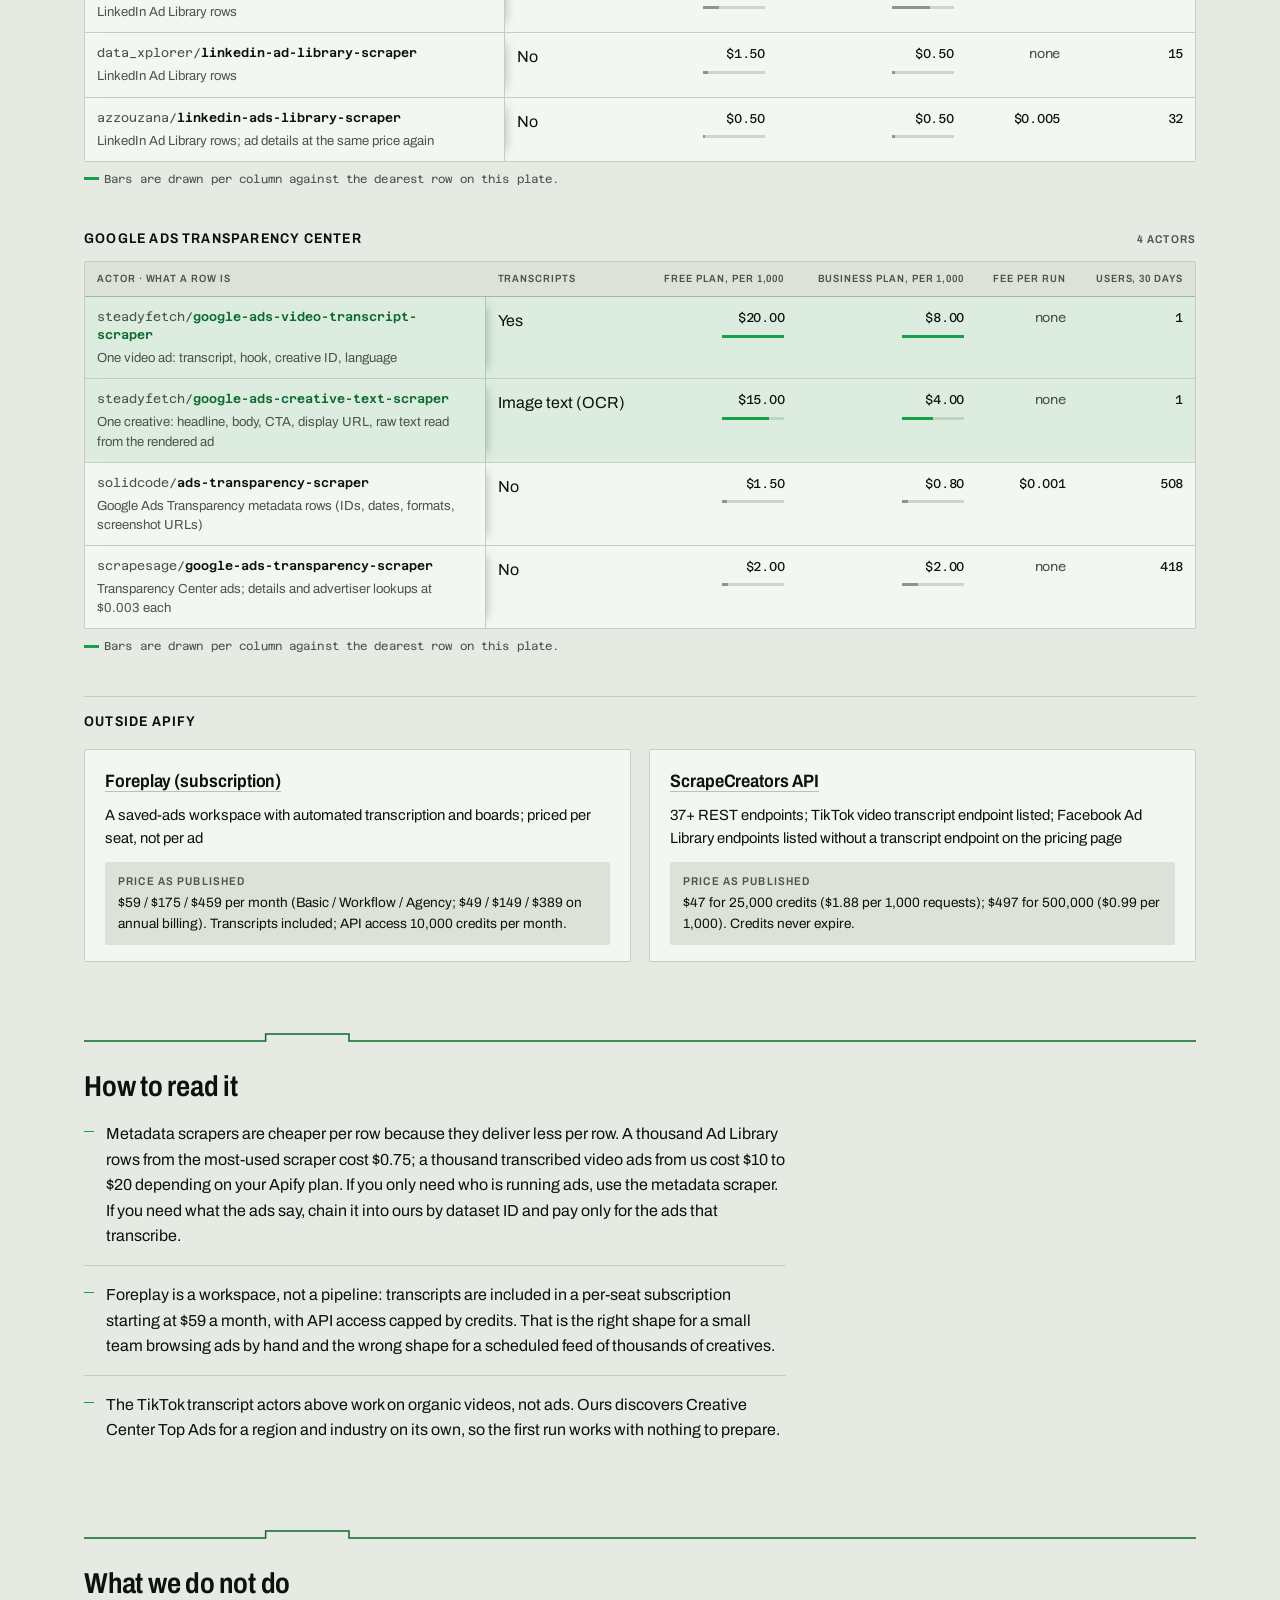
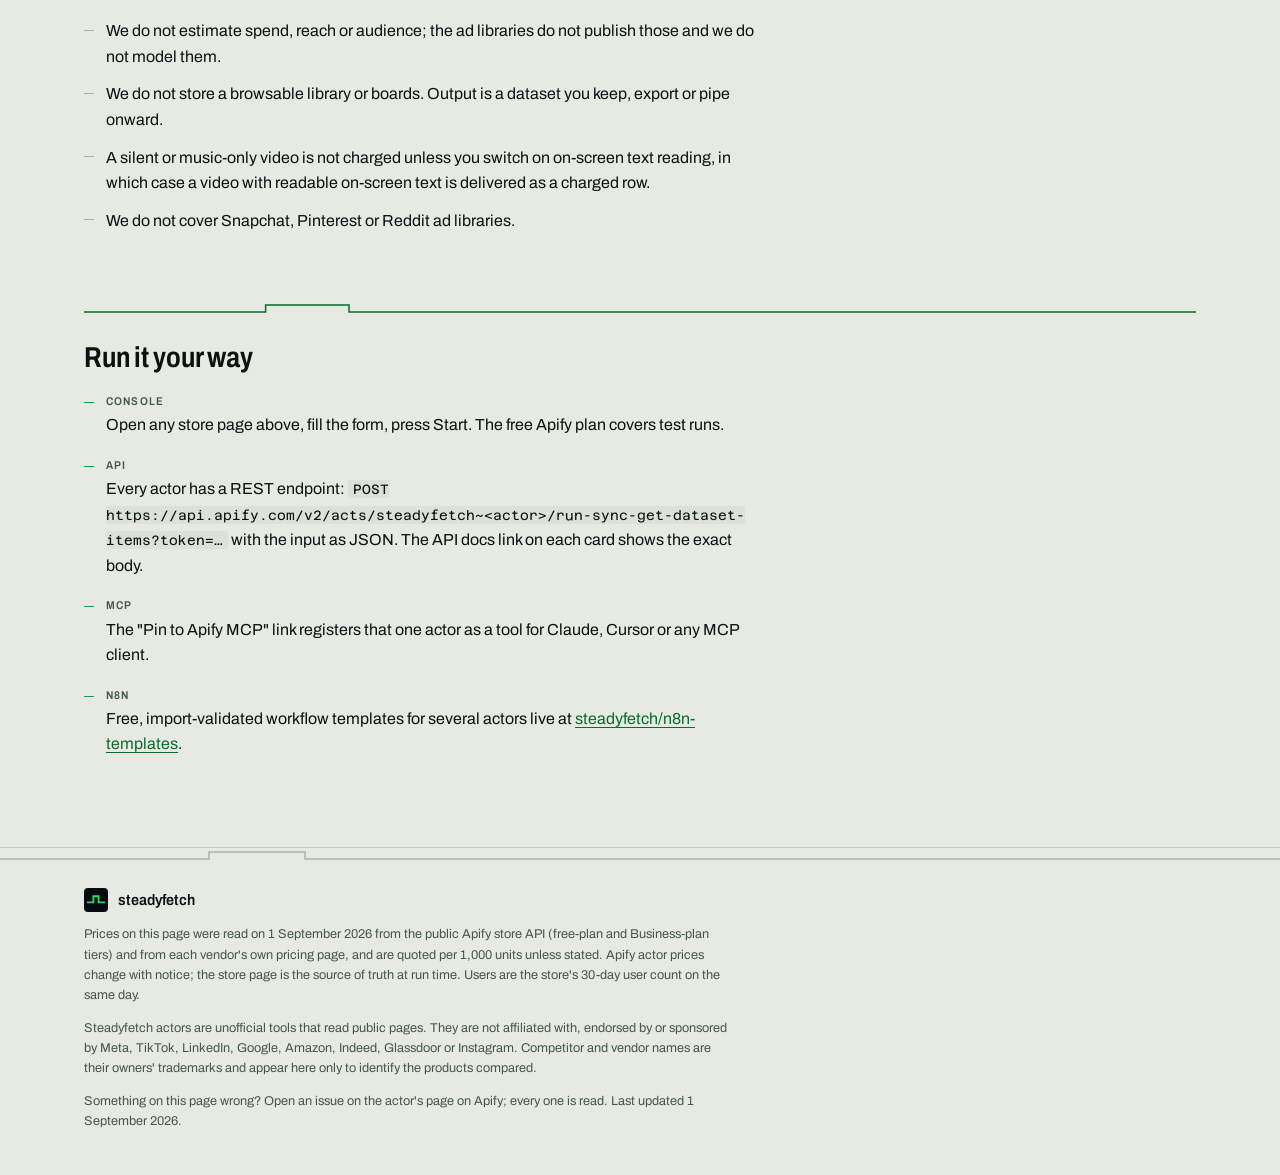
==== commit 3161497a: "Redesign: the comparative plate Replaces the plain system-font layout with a committed visual world " ====
--- a/ad-transcripts/index.html
+++ b/ad-transcripts/index.html
@@ -10,122 +10,344 @@
 <meta property="og:description" content="Which tools turn competitor ads into transcripts and hooks in bulk, what each one returns, and what a thousand ads cost on Apify, Foreplay and ScrapeCreators. Prices checked 1 September 2026.">
 <meta property="og:url" content="https://steadyfetch.com/ad-transcripts/">
 <meta property="og:type" content="article">
+<meta property="og:image" content="https://steadyfetch.com/brand/og.png">
+<meta property="og:image:width" content="1200">
+<meta property="og:image:height" content="630">
+<meta property="og:site_name" content="Steadyfetch">
+<meta name="twitter:card" content="summary_large_image">
 <meta name="robots" content="index,follow">
+<meta name="theme-color" content="#e7eae3" media="(prefers-color-scheme: light)">
+<meta name="theme-color" content="#050911" media="(prefers-color-scheme: dark)">
+<link rel="icon" href="/brand/favicon.ico" sizes="32x32">
+<link rel="icon" href="/brand/icon.svg" type="image/svg+xml">
+<link rel="apple-touch-icon" href="/brand/apple-touch-icon.png">
+<script>try{var t=localStorage.getItem("sf-theme");if(t==="dark"||t==="light")document.documentElement.setAttribute("data-theme",t)}catch(e){}</script>
+<link rel="preconnect" href="https://fonts.googleapis.com">
+<link rel="preconnect" href="https://fonts.gstatic.com" crossorigin>
+<link rel="stylesheet" href="https://fonts.googleapis.com/css2?family=Archivo:wdth,wght@62..125,400..700&family=Azeret+Mono:wght@400;600&display=swap">
 <link rel="stylesheet" href="/style.css">
 <script type="application/ld+json">{"@context":"https://schema.org","@type":"WebPage","name":"Bulk ad transcripts: Facebook, TikTok, LinkedIn and Google Ads scrapers compared","description":"Which tools turn competitor ads into transcripts and hooks in bulk, what each one returns, and what a thousand ads cost on Apify, Foreplay and ScrapeCreators. Prices checked 1 September 2026.","url":"https://steadyfetch.com/ad-transcripts/","dateModified":"2026-09-01","isPartOf":{"@type":"WebSite","name":"Steadyfetch","url":"https://steadyfetch.com"},"about":[{"@type":"SoftwareApplication","name":"Facebook Ad Library transcripts","url":"https://apify.com/steadyfetch/facebook-ads-transcript-scraper","applicationCategory":"DeveloperApplication","offers":{"@type":"Offer","price":0.02,"priceCurrency":"USD","description":"per ad creative, free plan"}},{"@type":"SoftwareApplication","name":"TikTok Top Ads transcripts","url":"https://apify.com/steadyfetch/tiktok-ads-transcript-scraper","applicationCategory":"DeveloperApplication","offers":{"@type":"Offer","price":0.02,"priceCurrency":"USD","description":"per ad, free plan"}},{"@type":"SoftwareApplication","name":"LinkedIn Ad Library transcripts","url":"https://apify.com/steadyfetch/linkedin-ads-transcript-scraper","applicationCategory":"DeveloperApplication","offers":{"@type":"Offer","price":0.02,"priceCurrency":"USD","description":"per ad, free plan"}},{"@type":"SoftwareApplication","name":"Google Ads video transcripts","url":"https://apify.com/steadyfetch/google-ads-video-transcript-scraper","applicationCategory":"DeveloperApplication","offers":{"@type":"Offer","price":0.02,"priceCurrency":"USD","description":"per ad, free plan"}},{"@type":"SoftwareApplication","name":"Google Ads creative text (OCR)","url":"https://apify.com/steadyfetch/google-ads-creative-text-scraper","applicationCategory":"DeveloperApplication","offers":{"@type":"Offer","price":0.015,"priceCurrency":"USD","description":"per creative, free plan"}}]}</script>
 </head>
 <body>
-<header class="top"><a class="brand" href="/">Steadyfetch</a><nav aria-label="Families"><a href="/ad-transcripts/">Bulk ad transcripts</a><a href="/trends-keywords/">Google Trends and keyword data</a><a href="/jobs/">Job listing scrapers</a><a href="/amazon/">Amazon product data</a><a href="/youtube-media/">Video and audio to text</a></nav></header>
-<main>
-<p class="crumbs"><a href="/">Steadyfetch</a> › Bulk ad transcripts, compared honestly</p>
+<!--
+THESIS: a comparative plate, not a vendor comparison page: every actor in a family laid out as a
+specimen at one shared scale, its price bar drawn even where ours is the longest. Refuses the
+tick-and-cross "us vs them" table the category ships.
+OWN-WORLD: the plate ground runs edge to edge (herbarium stock in light, the brand's own #050911
+in dark); one ink, one accent (steadyfetch green), hairline rules, no shadowed cards. Archivo
+condensed for plate titles, Azeret Mono for every measured figure and every actor binomial.
+STORY: the visitor sees the field measured on one scale, finds the row that beats us, reads why,
+and goes to a store page to run an actor.
+FIRST VIEWPORT: plate title, the collection stamp (what was read, from where, when), the lead,
+then the proof — two Indeed specimens at identical scale where the competitor wins 60 to 1.
+FORM: candidate 4 of the grounded list (comparative field-guide plate); seed key 0838385b.
+FINISH: unreviewed and undocumented is unfinished; this build ends with the finish review, the verdict, DESIGN.md, and every shipping raster carrying its provenance
+-->
+<a class="skip" href="#main">Skip to content</a>
+<header class="top">
+<div class="top-in">
+<a class="lockup" href="/"><span class="plate-chip"><svg viewBox="0 0 512 512" width="100%" height="100%" aria-hidden="true" focusable="false"><path d="M64 306H200V177H311V306H447" fill="none" stroke="#26DC62" stroke-width="40"/></svg></span><span class="name">steadyfetch</span></a>
+<nav aria-label="Comparison pages"><a href="/ad-transcripts/" aria-current="page">Bulk ad transcripts</a><a href="/trends-keywords/">Google Trends and keyword data</a><a href="/jobs/">Job listing scrapers</a><a href="/amazon/">Amazon product data</a><a href="/youtube-media/">Video and audio to text</a></nav>
+<button class="theme" type="button" id="theme" aria-label="Switch colour theme"><svg viewBox="0 0 16 16" aria-hidden="true" focusable="false"><rect x="1.5" y="1.5" width="13" height="13" rx="2.5" fill="none" stroke="currentColor" stroke-width="1.4"/><path d="M8 1.5H4A2.5 2.5 0 0 0 1.5 4v8A2.5 2.5 0 0 0 4 14.5h4z" fill="currentColor"/></svg></button>
+</div>
+<svg class="pulse pulse--lead" viewBox="0 0 1200 14" preserveAspectRatio="none" aria-hidden="true" focusable="false"><path d="M0 11H196V4H286V11H1200"/></svg>
+</header>
+<main id="main">
+<p class="crumbs"><a href="/">Steadyfetch</a><span class="sep">/</span>Bulk ad transcripts</p>
 <h1>Bulk ad transcripts, compared honestly</h1>
-<p class="checked">Prices checked 1 September 2026 · per 1,000 units · free plan and Business plan</p>
+<p class="stamp"><span>Prices checked 1 September 2026</span><span>Per 1,000 units</span><span>Free plan and Business plan</span><span>21 actors compared</span></p>
 <p class="lead">Ad libraries hand you metadata: advertiser, dates, a media URL. The creative itself, what the ad actually says in its first three seconds, is the part a media buyer, a creative strategist or an ad-intelligence pipeline needs, and almost no scraper delivers it.</p>
-<p class="lead">This page compares every Apify actor that comes up for those searches, plus the two subscription tools people ask about, on what they return and what a thousand ads cost. Our five actors are on it, priced the same way, so you can judge them against the field.</p>
-
+<p>This page compares every Apify actor that comes up for those searches, plus the two subscription tools people ask about, on what they return and what a thousand ads cost. Our five actors are on it, priced the same way, so you can judge them against the field.</p>
+
+<section class="section"><svg class="pulse" viewBox="0 0 1200 14" preserveAspectRatio="none" aria-hidden="true" focusable="false"><path d="M0 11H196V4H286V11H1200"/></svg>
 <h2>Our actors in this family</h2>
-<div class="cards"><article class="card" id="facebook-ads-transcript-scraper">
+<div class="sheets"><article class="sheet" id="facebook-ads-transcript-scraper">
 <h3><a href="https://apify.com/steadyfetch/facebook-ads-transcript-scraper">Facebook Ad Library transcripts</a></h3>
-<p class="price"><span class="k">Free plan</span> <b>$20</b> per 1,000 ad creatives <span class="sep">·</span> <span class="k">Business plan</span> <b>$10</b> <span class="extra">+ $0.005 per minute beyond the first 3 minutes of a video</span></p>
-<p>Search the Ad Library by keyword or advertiser, or chain any Ad Library scraper's dataset. Video ads come back as a full transcript, the first-3-seconds hook, CTA and timestamped segments; image ads as headline, body and CTA read off the creative.</p>
-<p class="law">Charged only when a row lands in your dataset. Misses carry a status and <code>charged: false</code>.</p>
-<p class="links"><a href="https://apify.com/steadyfetch/facebook-ads-transcript-scraper">Store page</a> <a href="https://mcp.apify.com?tools=steadyfetch/facebook-ads-transcript-scraper">Pin to Apify MCP</a> <a href="https://github.com/steadyfetch/n8n-templates/blob/master/facebook-ad-transcripts.workflow.json">n8n template</a> <a href="https://github.com/steadyfetch/n8n-templates/blob/master/competitor-ad-teardown.workflow.json">n8n template</a> <a href="https://apify.com/steadyfetch/facebook-ads-transcript-scraper/api">API docs</a></p>
-</article>
-<article class="card" id="tiktok-ads-transcript-scraper">
+<div class="meter">
+<div><b>$20.00</b><span class="label">Free plan / 1,000</span></div>
+<div><b>$10.00</b><span class="label">Business / 1,000</span></div>
+</div>
+<p class="unitline">per 1,000 ad creatives <span class="ext">+ $0.005 per minute beyond the first 3 minutes of a video</span></p>
+<p class="returns">Search the Ad Library by keyword or advertiser, or chain any Ad Library scraper's dataset. Video ads come back as a full transcript, the first-3-seconds hook, CTA and timestamped segments; image ads as headline, body and CTA read off the creative.</p>
+<p class="law">Charged only when a row lands in your dataset. Misses carry a status and <code>charged: false</code>.</p>
+<p class="links"><a href="https://apify.com/steadyfetch/facebook-ads-transcript-scraper">Store page</a> <a href="https://mcp.apify.com?tools=steadyfetch/facebook-ads-transcript-scraper">Pin to Apify MCP</a> <a href="https://github.com/steadyfetch/n8n-templates/blob/master/facebook-ad-transcripts.workflow.json">n8n · facebook ad transcripts</a> <a href="https://github.com/steadyfetch/n8n-templates/blob/master/competitor-ad-teardown.workflow.json">n8n · competitor ad teardown</a> <a href="https://apify.com/steadyfetch/facebook-ads-transcript-scraper/api">API docs</a></p>
+</article>
+<article class="sheet" id="tiktok-ads-transcript-scraper">
 <h3><a href="https://apify.com/steadyfetch/tiktok-ads-transcript-scraper">TikTok Top Ads transcripts</a></h3>
-<p class="price"><span class="k">Free plan</span> <b>$20</b> per 1,000 ads <span class="sep">·</span> <span class="k">Business plan</span> <b>$8</b> <span class="extra">+ $0.005 per minute beyond the first 3 minutes</span></p>
-<p>Pick a region and industry and it finds the current Creative Center Top Ads itself, then transcribes them: transcript, hook, brand, CTR, cost and likes on one row. Also accepts video URLs, material IDs or a scraper's dataset ID.</p>
+<div class="meter">
+<div><b>$20.00</b><span class="label">Free plan / 1,000</span></div>
+<div><b>$8.00</b><span class="label">Business / 1,000</span></div>
+</div>
+<p class="unitline">per 1,000 ads <span class="ext">+ $0.005 per minute beyond the first 3 minutes</span></p>
+<p class="returns">Pick a region and industry and it finds the current Creative Center Top Ads itself, then transcribes them: transcript, hook, brand, CTR, cost and likes on one row. Also accepts video URLs, material IDs or a scraper's dataset ID.</p>
 <p class="law">Charged only when a row lands in your dataset. Misses carry a status and <code>charged: false</code>.</p>
 <p class="links"><a href="https://apify.com/steadyfetch/tiktok-ads-transcript-scraper">Store page</a> <a href="https://mcp.apify.com?tools=steadyfetch/tiktok-ads-transcript-scraper">Pin to Apify MCP</a> <a href="https://apify.com/steadyfetch/tiktok-ads-transcript-scraper/api">API docs</a></p>
 </article>
-<article class="card" id="linkedin-ads-transcript-scraper">
+<article class="sheet" id="linkedin-ads-transcript-scraper">
 <h3><a href="https://apify.com/steadyfetch/linkedin-ads-transcript-scraper">LinkedIn Ad Library transcripts</a></h3>
-<p class="price"><span class="k">Free plan</span> <b>$20</b> per 1,000 ads <span class="sep">·</span> <span class="k">Business plan</span> <b>$8</b> <span class="extra">+ $0.005 per minute beyond the first 3 minutes</span></p>
-<p>Advertiser names, keywords, or just a market and date range. Video ads become transcripts with the hook; image ads (about four in five LinkedIn ads) have their on-image copy read out. Advertiser, headline, paying entity and language on every row.</p>
+<div class="meter">
+<div><b>$20.00</b><span class="label">Free plan / 1,000</span></div>
+<div><b>$8.00</b><span class="label">Business / 1,000</span></div>
+</div>
+<p class="unitline">per 1,000 ads <span class="ext">+ $0.005 per minute beyond the first 3 minutes</span></p>
+<p class="returns">Advertiser names, keywords, or just a market and date range. Video ads become transcripts with the hook; image ads (about four in five LinkedIn ads) have their on-image copy read out. Advertiser, headline, paying entity and language on every row.</p>
 <p class="law">Charged only when a row lands in your dataset. Misses carry a status and <code>charged: false</code>.</p>
 <p class="links"><a href="https://apify.com/steadyfetch/linkedin-ads-transcript-scraper">Store page</a> <a href="https://mcp.apify.com?tools=steadyfetch/linkedin-ads-transcript-scraper">Pin to Apify MCP</a> <a href="https://apify.com/steadyfetch/linkedin-ads-transcript-scraper/api">API docs</a></p>
 </article>
-<article class="card" id="google-ads-video-transcript-scraper">
+<article class="sheet" id="google-ads-video-transcript-scraper">
 <h3><a href="https://apify.com/steadyfetch/google-ads-video-transcript-scraper">Google Ads video transcripts</a></h3>
-<p class="price"><span class="k">Free plan</span> <b>$20</b> per 1,000 ads <span class="sep">·</span> <span class="k">Business plan</span> <b>$8</b> <span class="extra">+ $0.005 per minute beyond the first 3 minutes</span></p>
-<p>Advertiser names, domains or Transparency Center links in; one row per video ad with the transcript (caption track first, speech-to-text otherwise), hook, creative ID and language.</p>
+<div class="meter">
+<div><b>$20.00</b><span class="label">Free plan / 1,000</span></div>
+<div><b>$8.00</b><span class="label">Business / 1,000</span></div>
+</div>
+<p class="unitline">per 1,000 ads <span class="ext">+ $0.005 per minute beyond the first 3 minutes</span></p>
+<p class="returns">Advertiser names, domains or Transparency Center links in; one row per video ad with the transcript (caption track first, speech-to-text otherwise), hook, creative ID and language.</p>
 <p class="law">Charged only when a row lands in your dataset. Misses carry a status and <code>charged: false</code>.</p>
 <p class="links"><a href="https://apify.com/steadyfetch/google-ads-video-transcript-scraper">Store page</a> <a href="https://mcp.apify.com?tools=steadyfetch/google-ads-video-transcript-scraper">Pin to Apify MCP</a> <a href="https://apify.com/steadyfetch/google-ads-video-transcript-scraper/api">API docs</a></p>
 </article>
-<article class="card" id="google-ads-creative-text-scraper">
+<article class="sheet" id="google-ads-creative-text-scraper">
 <h3><a href="https://apify.com/steadyfetch/google-ads-creative-text-scraper">Google Ads creative text (OCR)</a></h3>
-<p class="price"><span class="k">Free plan</span> <b>$15</b> per 1,000 creatives <span class="sep">·</span> <span class="k">Business plan</span> <b>$4</b></p>
-<p>The Transparency Center renders every ad as an image, so metadata scrapers never return the copy. This one reads it: headline, body, CTA, display URL and the raw text per creative.</p>
+<div class="meter">
+<div><b>$15.00</b><span class="label">Free plan / 1,000</span></div>
+<div><b>$4.00</b><span class="label">Business / 1,000</span></div>
+</div>
+<p class="unitline">per 1,000 creatives</p>
+<p class="returns">The Transparency Center renders every ad as an image, so metadata scrapers never return the copy. This one reads it: headline, body, CTA, display URL and the raw text per creative.</p>
 <p class="law">Charged only when a row lands in your dataset. Misses carry a status and <code>charged: false</code>.</p>
 <p class="links"><a href="https://apify.com/steadyfetch/google-ads-creative-text-scraper">Store page</a> <a href="https://mcp.apify.com?tools=steadyfetch/google-ads-creative-text-scraper">Pin to Apify MCP</a> <a href="https://apify.com/steadyfetch/google-ads-creative-text-scraper/api">API docs</a></p>
 </article></div>
-
+</section>
+
+<section class="section"><svg class="pulse" viewBox="0 0 1200 14" preserveAspectRatio="none" aria-hidden="true" focusable="false"><path d="M0 11H196V4H286V11H1200"/></svg>
 <h2>The field, side by side</h2>
 <p>Every actor that appears in Apify store search for these terms, with the price its store page publishes for a free-plan account and for a Business-plan account. Our rows are shaded.</p>
-<h3>Facebook / Meta Ad Library</h3>
-<div class="tbl-wrap"><table>
-<thead><tr><th>Actor</th><th>What a row is</th><th>Transcripts</th><th class="num">Free plan, per 1,000</th><th class="num">Business plan, per 1,000</th><th class="num">Fee per run</th><th class="num">Users, 30 days</th></tr></thead>
-<tbody><tr class="us"><td><a href="https://apify.com/steadyfetch/facebook-ads-transcript-scraper">steadyfetch/facebook-ads-transcript-scraper</a></td><td>One ad creative: transcript, first-3s hook, CTA and segments for video; headline, body and CTA for image ads</td><td>Yes</td><td class="num">$20</td><td class="num">$10</td><td class="num">none</td><td class="num">13</td></tr>
-<tr><td><a href="https://apify.com/apify/facebook-ads-scraper" rel="nofollow">apify/facebook-ads-scraper</a></td><td>Ad Library metadata rows (advertiser, text, dates, media URLs); optional e-commerce enrichment</td><td>No</td><td class="num">$5.8</td><td class="num">$3.4</td><td class="num">none</td><td class="num">5,515</td></tr>
-<tr><td><a href="https://apify.com/curious_coder/facebook-ads-library-scraper" rel="nofollow">curious_coder/facebook-ads-library-scraper</a></td><td>Ad Library metadata rows with media URLs</td><td>No</td><td class="num">$0.75</td><td class="num">$0.75</td><td class="num">$0.00005</td><td class="num">5,455</td></tr>
-<tr><td><a href="https://apify.com/igolaizola/facebook-ad-library-scraper" rel="nofollow">igolaizola/facebook-ad-library-scraper</a></td><td>Ad Library rows; optional detail fetch at the same price again</td><td>No</td><td class="num">$0.75</td><td class="num">$0.3</td><td class="num">$0.0075</td><td class="num">790</td></tr>
-<tr><td><a href="https://apify.com/brilliant_gum/facebook-ads-library-scraper" rel="nofollow">brilliant_gum/facebook-ads-library-scraper</a></td><td>Meta and Instagram ads from the Ad Library</td><td>No</td><td class="num">$15</td><td class="num">$15</td><td class="num">$0.001</td><td class="num">263</td></tr>
-<tr><td><a href="https://apify.com/automation-lab/facebook-ads-transcript-scraper" rel="nofollow">automation-lab/facebook-ads-transcript-scraper</a></td><td>Priced per item; 11 users since its August 25 launch</td><td>Yes (per its title)</td><td class="num">$0.45</td><td class="num">$0.24</td><td class="num">$0.005</td><td class="num">5</td></tr></tbody>
-</table></div>
-<h3>TikTok ads and TikTok transcripts</h3>
-<div class="tbl-wrap"><table>
-<thead><tr><th>Actor</th><th>What a row is</th><th>Transcripts</th><th class="num">Free plan, per 1,000</th><th class="num">Business plan, per 1,000</th><th class="num">Fee per run</th><th class="num">Users, 30 days</th></tr></thead>
-<tbody><tr class="us"><td><a href="https://apify.com/steadyfetch/tiktok-ads-transcript-scraper">steadyfetch/tiktok-ads-transcript-scraper</a></td><td>One Top Ad: transcript, hook, brand, CTR, cost, likes</td><td>Yes</td><td class="num">$20</td><td class="num">$8</td><td class="num">none</td><td class="num">1</td></tr>
-<tr><td><a href="https://apify.com/lexis-solutions/tiktok-ads-scraper" rel="nofollow">lexis-solutions/tiktok-ads-scraper</a></td><td>Creative Center ad metadata rows</td><td>No</td><td class="num">$0.49</td><td class="num">$0.49</td><td class="num">$0.00001</td><td class="num">164</td></tr>
-<tr><td><a href="https://apify.com/khadinakbar/tiktok-ads-scraper" rel="nofollow">khadinakbar/tiktok-ads-scraper</a></td><td>Creative Center Top Ads metadata</td><td>No</td><td class="num">$3</td><td class="num">$3</td><td class="num">$0.00005</td><td class="num">53</td></tr>
-<tr><td><a href="https://apify.com/brilliant_gum/tiktok-ads-library-scraper" rel="nofollow">brilliant_gum/tiktok-ads-library-scraper</a></td><td>EU Ad Library and Creative Center rows</td><td>No</td><td class="num">$15</td><td class="num">$15</td><td class="num">$0.001</td><td class="num">75</td></tr>
-<tr><td><a href="https://apify.com/clockworks/tiktok-transcript-extractor" rel="nofollow">clockworks/tiktok-transcript-extractor</a></td><td>Organic TikTok videos, not ads; transcription billed per minute at $0.048 (free plan) / $0.027 (Business)</td><td>Yes, organic videos</td><td class="num">$3.7</td><td class="num">$1.7</td><td class="num">none</td><td class="num">126</td></tr>
-<tr><td><a href="https://apify.com/sian.agency/best-tiktok-ai-transcript-extractor" rel="nofollow">sian.agency/best-tiktok-ai-transcript-extractor</a></td><td>Organic TikTok content processed with AI transcripts</td><td>Yes, organic videos</td><td class="num">$25</td><td class="num">$10</td><td class="num">$0.005</td><td class="num">161</td></tr>
-<tr><td><a href="https://apify.com/scrape-creators/best-tiktok-transcripts-scraper" rel="nofollow">scrape-creators/best-tiktok-transcripts-scraper</a></td><td>Organic TikTok captions/transcripts</td><td>Yes, organic videos</td><td class="num">$1</td><td class="num">$1</td><td class="num">none</td><td class="num">228</td></tr></tbody>
-</table></div>
-<h3>LinkedIn Ad Library</h3>
-<div class="tbl-wrap"><table>
-<thead><tr><th>Actor</th><th>What a row is</th><th>Transcripts</th><th class="num">Free plan, per 1,000</th><th class="num">Business plan, per 1,000</th><th class="num">Fee per run</th><th class="num">Users, 30 days</th></tr></thead>
-<tbody><tr class="us"><td><a href="https://apify.com/steadyfetch/linkedin-ads-transcript-scraper">steadyfetch/linkedin-ads-transcript-scraper</a></td><td>One ad: transcript and hook (video) or on-image copy (image), advertiser, paying entity</td><td>Yes</td><td class="num">$20</td><td class="num">$8</td><td class="num">none</td><td class="num">1</td></tr>
-<tr><td><a href="https://apify.com/s-r/linkedin-ads-library" rel="nofollow">s-r/linkedin-ads-library</a></td><td>LinkedIn Ad Library rows</td><td>No</td><td class="num">$5</td><td class="num">$5</td><td class="num">none</td><td class="num">40</td></tr>
-<tr><td><a href="https://apify.com/data_xplorer/linkedin-ad-library-scraper" rel="nofollow">data_xplorer/linkedin-ad-library-scraper</a></td><td>LinkedIn Ad Library rows</td><td>No</td><td class="num">$1.5</td><td class="num">$0.5</td><td class="num">none</td><td class="num">15</td></tr>
-<tr><td><a href="https://apify.com/azzouzana/linkedin-ads-library-scraper" rel="nofollow">azzouzana/linkedin-ads-library-scraper</a></td><td>LinkedIn Ad Library rows; ad details at the same price again</td><td>No</td><td class="num">$0.5</td><td class="num">$0.5</td><td class="num">$0.005</td><td class="num">32</td></tr></tbody>
-</table></div>
-<h3>Google Ads Transparency Center</h3>
-<div class="tbl-wrap"><table>
-<thead><tr><th>Actor</th><th>What a row is</th><th>Transcripts</th><th class="num">Free plan, per 1,000</th><th class="num">Business plan, per 1,000</th><th class="num">Fee per run</th><th class="num">Users, 30 days</th></tr></thead>
-<tbody><tr class="us"><td><a href="https://apify.com/steadyfetch/google-ads-video-transcript-scraper">steadyfetch/google-ads-video-transcript-scraper</a></td><td>One video ad: transcript, hook, creative ID, language</td><td>Yes</td><td class="num">$20</td><td class="num">$8</td><td class="num">none</td><td class="num">1</td></tr>
-<tr class="us"><td><a href="https://apify.com/steadyfetch/google-ads-creative-text-scraper">steadyfetch/google-ads-creative-text-scraper</a></td><td>One creative: headline, body, CTA, display URL, raw text read from the rendered ad</td><td>Image text (OCR)</td><td class="num">$15</td><td class="num">$4</td><td class="num">none</td><td class="num">1</td></tr>
-<tr><td><a href="https://apify.com/solidcode/ads-transparency-scraper" rel="nofollow">solidcode/ads-transparency-scraper</a></td><td>Google Ads Transparency metadata rows (IDs, dates, formats, screenshot URLs)</td><td>No</td><td class="num">$1.5</td><td class="num">$0.8</td><td class="num">$0.001</td><td class="num">508</td></tr>
-<tr><td><a href="https://apify.com/scrapesage/google-ads-transparency-scraper" rel="nofollow">scrapesage/google-ads-transparency-scraper</a></td><td>Transparency Center ads; details and advertiser lookups at $0.003 each</td><td>No</td><td class="num">$2</td><td class="num">$2</td><td class="num">none</td><td class="num">418</td></tr></tbody>
-</table></div>
-<h3>Outside Apify</h3>
-<div class="tbl-wrap"><table>
-<thead><tr><th>Tool</th><th>What you get</th><th>Price as published</th></tr></thead>
-<tbody><tr><td><a href="https://www.foreplay.co/pricing" rel="nofollow">Foreplay (subscription)</a></td><td>A saved-ads workspace with automated transcription and boards; priced per seat, not per ad</td><td>$59 / $175 / $459 per month (Basic / Workflow / Agency; $49 / $149 / $389 on annual billing). Transcripts included; API access 10,000 credits per month.</td></tr>
-<tr><td><a href="https://scrapecreators.com/" rel="nofollow">ScrapeCreators API</a></td><td>37+ REST endpoints; TikTok video transcript endpoint listed; Facebook Ad Library endpoints listed without a transcript endpoint on the pricing page</td><td>$47 for 25,000 credits ($1.88 per 1,000 requests); $497 for 500,000 ($0.99 per 1,000). Credits never expire.</td></tr></tbody>
-</table></div>
-
+<section class="plate">
+<div class="plate-head"><h3 id="ad-transcripts-plate-0">Facebook / Meta Ad Library</h3><span class="label">6 actors</span></div>
+<div class="plate-scroll" role="region" tabindex="0" aria-labelledby="ad-transcripts-plate-0">
+<table>
+<thead><tr><th scope="col">Actor · what a row is</th><th scope="col">Transcripts</th><th scope="col" class="num">Free plan, per 1,000</th><th scope="col" class="num">Business plan, per 1,000</th><th scope="col" class="num">Fee per run</th><th scope="col" class="num">Users, 30 days</th></tr></thead>
+<tbody><tr class="us">
+<th scope="row"><a class="bi" href="https://apify.com/steadyfetch/facebook-ads-transcript-scraper"><span class="acct">steadyfetch</span><span class="slash">/</span><wbr><span class="slug">facebook-ads-transcript-scraper</span></a><span class="diag">One ad creative: transcript, first-3s hook, CTA and segments for video; headline, body and CTA for image ads</span></th><td>Yes</td>
+<td class="num"><span class="v">$20.00</span><span class="gauge"><span style="--w:100.0%"></span></span></td>
+<td class="num"><span class="v">$10.00</span><span class="gauge"><span style="--w:66.7%"></span></span></td>
+<td class="num"><span class="none">none</span></td>
+<td class="num">13</td>
+</tr>
+<tr>
+<th scope="row"><a class="bi" href="https://apify.com/apify/facebook-ads-scraper" rel="nofollow"><span class="acct">apify</span><span class="slash">/</span><wbr><span class="slug">facebook-ads-scraper</span></a><span class="diag">Ad Library metadata rows (advertiser, text, dates, media URLs); optional e-commerce enrichment</span></th><td>No</td>
+<td class="num"><span class="v">$5.80</span><span class="gauge"><span style="--w:29.0%"></span></span></td>
+<td class="num"><span class="v">$3.40</span><span class="gauge"><span style="--w:22.7%"></span></span></td>
+<td class="num"><span class="none">none</span></td>
+<td class="num">5,515</td>
+</tr>
+<tr>
+<th scope="row"><a class="bi" href="https://apify.com/curious_coder/facebook-ads-library-scraper" rel="nofollow"><span class="acct">curious_coder</span><span class="slash">/</span><wbr><span class="slug">facebook-ads-library-scraper</span></a><span class="diag">Ad Library metadata rows with media URLs</span></th><td>No</td>
+<td class="num"><span class="v">$0.75</span><span class="gauge"><span style="--w:3.8%"></span></span></td>
+<td class="num"><span class="v">$0.75</span><span class="gauge"><span style="--w:5.0%"></span></span></td>
+<td class="num">$0.00005</td>
+<td class="num">5,455</td>
+</tr>
+<tr>
+<th scope="row"><a class="bi" href="https://apify.com/igolaizola/facebook-ad-library-scraper" rel="nofollow"><span class="acct">igolaizola</span><span class="slash">/</span><wbr><span class="slug">facebook-ad-library-scraper</span></a><span class="diag">Ad Library rows; optional detail fetch at the same price again</span></th><td>No</td>
+<td class="num"><span class="v">$0.75</span><span class="gauge"><span style="--w:3.8%"></span></span></td>
+<td class="num"><span class="v">$0.30</span><span class="gauge"><span style="--w:2.0%"></span></span></td>
+<td class="num">$0.0075</td>
+<td class="num">790</td>
+</tr>
+<tr>
+<th scope="row"><a class="bi" href="https://apify.com/brilliant_gum/facebook-ads-library-scraper" rel="nofollow"><span class="acct">brilliant_gum</span><span class="slash">/</span><wbr><span class="slug">facebook-ads-library-scraper</span></a><span class="diag">Meta and Instagram ads from the Ad Library</span></th><td>No</td>
+<td class="num"><span class="v">$15.00</span><span class="gauge"><span style="--w:75.0%"></span></span></td>
+<td class="num"><span class="v">$15.00</span><span class="gauge"><span style="--w:100.0%"></span></span></td>
+<td class="num">$0.001</td>
+<td class="num">263</td>
+</tr>
+<tr>
+<th scope="row"><a class="bi" href="https://apify.com/automation-lab/facebook-ads-transcript-scraper" rel="nofollow"><span class="acct">automation-lab</span><span class="slash">/</span><wbr><span class="slug">facebook-ads-transcript-scraper</span></a><span class="diag">Priced per item; 11 users since its August 25 launch</span></th><td>Yes (per its title)</td>
+<td class="num"><span class="v">$0.45</span><span class="gauge"><span style="--w:2.3%"></span></span></td>
+<td class="num"><span class="v">$0.24</span><span class="gauge"><span style="--w:1.6%"></span></span></td>
+<td class="num">$0.005</td>
+<td class="num">5</td>
+</tr></tbody>
+</table>
+</div>
+<p class="scale-note"><span class="swatch"></span>Bars are drawn per column against the dearest row on this plate.</p>
+</section>
+<section class="plate">
+<div class="plate-head"><h3 id="ad-transcripts-plate-1">TikTok ads and TikTok transcripts</h3><span class="label">7 actors</span></div>
+<div class="plate-scroll" role="region" tabindex="0" aria-labelledby="ad-transcripts-plate-1">
+<table>
+<thead><tr><th scope="col">Actor · what a row is</th><th scope="col">Transcripts</th><th scope="col" class="num">Free plan, per 1,000</th><th scope="col" class="num">Business plan, per 1,000</th><th scope="col" class="num">Fee per run</th><th scope="col" class="num">Users, 30 days</th></tr></thead>
+<tbody><tr class="us">
+<th scope="row"><a class="bi" href="https://apify.com/steadyfetch/tiktok-ads-transcript-scraper"><span class="acct">steadyfetch</span><span class="slash">/</span><wbr><span class="slug">tiktok-ads-transcript-scraper</span></a><span class="diag">One Top Ad: transcript, hook, brand, CTR, cost, likes</span></th><td>Yes</td>
+<td class="num"><span class="v">$20.00</span><span class="gauge"><span style="--w:80.0%"></span></span></td>
+<td class="num"><span class="v">$8.00</span><span class="gauge"><span style="--w:53.3%"></span></span></td>
+<td class="num"><span class="none">none</span></td>
+<td class="num">1</td>
+</tr>
+<tr>
+<th scope="row"><a class="bi" href="https://apify.com/lexis-solutions/tiktok-ads-scraper" rel="nofollow"><span class="acct">lexis-solutions</span><span class="slash">/</span><wbr><span class="slug">tiktok-ads-scraper</span></a><span class="diag">Creative Center ad metadata rows</span></th><td>No</td>
+<td class="num"><span class="v">$0.49</span><span class="gauge"><span style="--w:2.0%"></span></span></td>
+<td class="num"><span class="v">$0.49</span><span class="gauge"><span style="--w:3.3%"></span></span></td>
+<td class="num">$0.00001</td>
+<td class="num">164</td>
+</tr>
+<tr>
+<th scope="row"><a class="bi" href="https://apify.com/khadinakbar/tiktok-ads-scraper" rel="nofollow"><span class="acct">khadinakbar</span><span class="slash">/</span><wbr><span class="slug">tiktok-ads-scraper</span></a><span class="diag">Creative Center Top Ads metadata</span></th><td>No</td>
+<td class="num"><span class="v">$3.00</span><span class="gauge"><span style="--w:12.0%"></span></span></td>
+<td class="num"><span class="v">$3.00</span><span class="gauge"><span style="--w:20.0%"></span></span></td>
+<td class="num">$0.00005</td>
+<td class="num">53</td>
+</tr>
+<tr>
+<th scope="row"><a class="bi" href="https://apify.com/brilliant_gum/tiktok-ads-library-scraper" rel="nofollow"><span class="acct">brilliant_gum</span><span class="slash">/</span><wbr><span class="slug">tiktok-ads-library-scraper</span></a><span class="diag">EU Ad Library and Creative Center rows</span></th><td>No</td>
+<td class="num"><span class="v">$15.00</span><span class="gauge"><span style="--w:60.0%"></span></span></td>
+<td class="num"><span class="v">$15.00</span><span class="gauge"><span style="--w:100.0%"></span></span></td>
+<td class="num">$0.001</td>
+<td class="num">75</td>
+</tr>
+<tr>
+<th scope="row"><a class="bi" href="https://apify.com/clockworks/tiktok-transcript-extractor" rel="nofollow"><span class="acct">clockworks</span><span class="slash">/</span><wbr><span class="slug">tiktok-transcript-extractor</span></a><span class="diag">Organic TikTok videos, not ads; transcription billed per minute at $0.048 (free plan) / $0.027 (Business)</span></th><td>Yes, organic videos</td>
+<td class="num"><span class="v">$3.70</span><span class="gauge"><span style="--w:14.8%"></span></span></td>
+<td class="num"><span class="v">$1.70</span><span class="gauge"><span style="--w:11.3%"></span></span></td>
+<td class="num"><span class="none">none</span></td>
+<td class="num">126</td>
+</tr>
+<tr>
+<th scope="row"><a class="bi" href="https://apify.com/sian.agency/best-tiktok-ai-transcript-extractor" rel="nofollow"><span class="acct">sian.agency</span><span class="slash">/</span><wbr><span class="slug">best-tiktok-ai-transcript-extractor</span></a><span class="diag">Organic TikTok content processed with AI transcripts</span></th><td>Yes, organic videos</td>
+<td class="num"><span class="v">$25.00</span><span class="gauge"><span style="--w:100.0%"></span></span></td>
+<td class="num"><span class="v">$10.00</span><span class="gauge"><span style="--w:66.7%"></span></span></td>
+<td class="num">$0.005</td>
+<td class="num">161</td>
+</tr>
+<tr>
+<th scope="row"><a class="bi" href="https://apify.com/scrape-creators/best-tiktok-transcripts-scraper" rel="nofollow"><span class="acct">scrape-creators</span><span class="slash">/</span><wbr><span class="slug">best-tiktok-transcripts-scraper</span></a><span class="diag">Organic TikTok captions/transcripts</span></th><td>Yes, organic videos</td>
+<td class="num"><span class="v">$1.00</span><span class="gauge"><span style="--w:4.0%"></span></span></td>
+<td class="num"><span class="v">$1.00</span><span class="gauge"><span style="--w:6.7%"></span></span></td>
+<td class="num"><span class="none">none</span></td>
+<td class="num">228</td>
+</tr></tbody>
+</table>
+</div>
+<p class="scale-note"><span class="swatch"></span>Bars are drawn per column against the dearest row on this plate.</p>
+</section>
+<section class="plate">
+<div class="plate-head"><h3 id="ad-transcripts-plate-2">LinkedIn Ad Library</h3><span class="label">4 actors</span></div>
+<div class="plate-scroll" role="region" tabindex="0" aria-labelledby="ad-transcripts-plate-2">
+<table>
+<thead><tr><th scope="col">Actor · what a row is</th><th scope="col">Transcripts</th><th scope="col" class="num">Free plan, per 1,000</th><th scope="col" class="num">Business plan, per 1,000</th><th scope="col" class="num">Fee per run</th><th scope="col" class="num">Users, 30 days</th></tr></thead>
+<tbody><tr class="us">
+<th scope="row"><a class="bi" href="https://apify.com/steadyfetch/linkedin-ads-transcript-scraper"><span class="acct">steadyfetch</span><span class="slash">/</span><wbr><span class="slug">linkedin-ads-transcript-scraper</span></a><span class="diag">One ad: transcript and hook (video) or on-image copy (image), advertiser, paying entity</span></th><td>Yes</td>
+<td class="num"><span class="v">$20.00</span><span class="gauge"><span style="--w:100.0%"></span></span></td>
+<td class="num"><span class="v">$8.00</span><span class="gauge"><span style="--w:100.0%"></span></span></td>
+<td class="num"><span class="none">none</span></td>
+<td class="num">1</td>
+</tr>
+<tr>
+<th scope="row"><a class="bi" href="https://apify.com/s-r/linkedin-ads-library" rel="nofollow"><span class="acct">s-r</span><span class="slash">/</span><wbr><span class="slug">linkedin-ads-library</span></a><span class="diag">LinkedIn Ad Library rows</span></th><td>No</td>
+<td class="num"><span class="v">$5.00</span><span class="gauge"><span style="--w:25.0%"></span></span></td>
+<td class="num"><span class="v">$5.00</span><span class="gauge"><span style="--w:62.5%"></span></span></td>
+<td class="num"><span class="none">none</span></td>
+<td class="num">40</td>
+</tr>
+<tr>
+<th scope="row"><a class="bi" href="https://apify.com/data_xplorer/linkedin-ad-library-scraper" rel="nofollow"><span class="acct">data_xplorer</span><span class="slash">/</span><wbr><span class="slug">linkedin-ad-library-scraper</span></a><span class="diag">LinkedIn Ad Library rows</span></th><td>No</td>
+<td class="num"><span class="v">$1.50</span><span class="gauge"><span style="--w:7.5%"></span></span></td>
+<td class="num"><span class="v">$0.50</span><span class="gauge"><span style="--w:6.3%"></span></span></td>
+<td class="num"><span class="none">none</span></td>
+<td class="num">15</td>
+</tr>
+<tr>
+<th scope="row"><a class="bi" href="https://apify.com/azzouzana/linkedin-ads-library-scraper" rel="nofollow"><span class="acct">azzouzana</span><span class="slash">/</span><wbr><span class="slug">linkedin-ads-library-scraper</span></a><span class="diag">LinkedIn Ad Library rows; ad details at the same price again</span></th><td>No</td>
+<td class="num"><span class="v">$0.50</span><span class="gauge"><span style="--w:2.5%"></span></span></td>
+<td class="num"><span class="v">$0.50</span><span class="gauge"><span style="--w:6.3%"></span></span></td>
+<td class="num">$0.005</td>
+<td class="num">32</td>
+</tr></tbody>
+</table>
+</div>
+<p class="scale-note"><span class="swatch"></span>Bars are drawn per column against the dearest row on this plate.</p>
+</section>
+<section class="plate">
+<div class="plate-head"><h3 id="ad-transcripts-plate-3">Google Ads Transparency Center</h3><span class="label">4 actors</span></div>
+<div class="plate-scroll" role="region" tabindex="0" aria-labelledby="ad-transcripts-plate-3">
+<table>
+<thead><tr><th scope="col">Actor · what a row is</th><th scope="col">Transcripts</th><th scope="col" class="num">Free plan, per 1,000</th><th scope="col" class="num">Business plan, per 1,000</th><th scope="col" class="num">Fee per run</th><th scope="col" class="num">Users, 30 days</th></tr></thead>
+<tbody><tr class="us">
+<th scope="row"><a class="bi" href="https://apify.com/steadyfetch/google-ads-video-transcript-scraper"><span class="acct">steadyfetch</span><span class="slash">/</span><wbr><span class="slug">google-ads-video-transcript-scraper</span></a><span class="diag">One video ad: transcript, hook, creative ID, language</span></th><td>Yes</td>
+<td class="num"><span class="v">$20.00</span><span class="gauge"><span style="--w:100.0%"></span></span></td>
+<td class="num"><span class="v">$8.00</span><span class="gauge"><span style="--w:100.0%"></span></span></td>
+<td class="num"><span class="none">none</span></td>
+<td class="num">1</td>
+</tr>
+<tr class="us">
+<th scope="row"><a class="bi" href="https://apify.com/steadyfetch/google-ads-creative-text-scraper"><span class="acct">steadyfetch</span><span class="slash">/</span><wbr><span class="slug">google-ads-creative-text-scraper</span></a><span class="diag">One creative: headline, body, CTA, display URL, raw text read from the rendered ad</span></th><td>Image text (OCR)</td>
+<td class="num"><span class="v">$15.00</span><span class="gauge"><span style="--w:75.0%"></span></span></td>
+<td class="num"><span class="v">$4.00</span><span class="gauge"><span style="--w:50.0%"></span></span></td>
+<td class="num"><span class="none">none</span></td>
+<td class="num">1</td>
+</tr>
+<tr>
+<th scope="row"><a class="bi" href="https://apify.com/solidcode/ads-transparency-scraper" rel="nofollow"><span class="acct">solidcode</span><span class="slash">/</span><wbr><span class="slug">ads-transparency-scraper</span></a><span class="diag">Google Ads Transparency metadata rows (IDs, dates, formats, screenshot URLs)</span></th><td>No</td>
+<td class="num"><span class="v">$1.50</span><span class="gauge"><span style="--w:7.5%"></span></span></td>
+<td class="num"><span class="v">$0.80</span><span class="gauge"><span style="--w:10.0%"></span></span></td>
+<td class="num">$0.001</td>
+<td class="num">508</td>
+</tr>
+<tr>
+<th scope="row"><a class="bi" href="https://apify.com/scrapesage/google-ads-transparency-scraper" rel="nofollow"><span class="acct">scrapesage</span><span class="slash">/</span><wbr><span class="slug">google-ads-transparency-scraper</span></a><span class="diag">Transparency Center ads; details and advertiser lookups at $0.003 each</span></th><td>No</td>
+<td class="num"><span class="v">$2.00</span><span class="gauge"><span style="--w:10.0%"></span></span></td>
+<td class="num"><span class="v">$2.00</span><span class="gauge"><span style="--w:25.0%"></span></span></td>
+<td class="num"><span class="none">none</span></td>
+<td class="num">418</td>
+</tr></tbody>
+</table>
+</div>
+<p class="scale-note"><span class="swatch"></span>Bars are drawn per column against the dearest row on this plate.</p>
+</section>
+<h3 class="outside">Outside Apify</h3>
+<div class="sheets"><article class="sheet vendor">
+<h3><a href="https://www.foreplay.co/pricing" rel="nofollow">Foreplay (subscription)</a></h3>
+<p class="returns">A saved-ads workspace with automated transcription and boards; priced per seat, not per ad</p>
+<p class="vprice"><span class="label">Price as published</span>$59 / $175 / $459 per month (Basic / Workflow / Agency; $49 / $149 / $389 on annual billing). Transcripts included; API access 10,000 credits per month.</p>
+</article>
+<article class="sheet vendor">
+<h3><a href="https://scrapecreators.com/" rel="nofollow">ScrapeCreators API</a></h3>
+<p class="returns">37+ REST endpoints; TikTok video transcript endpoint listed; Facebook Ad Library endpoints listed without a transcript endpoint on the pricing page</p>
+<p class="vprice"><span class="label">Price as published</span>$47 for 25,000 credits ($1.88 per 1,000 requests); $497 for 500,000 ($0.99 per 1,000). Credits never expire.</p>
+</article></div>
+</section>
+
+<section class="section"><svg class="pulse" viewBox="0 0 1200 14" preserveAspectRatio="none" aria-hidden="true" focusable="false"><path d="M0 11H196V4H286V11H1200"/></svg>
 <h2>How to read it</h2>
-<p>Metadata scrapers are cheaper per row because they deliver less per row. A thousand Ad Library rows from the most-used scraper cost $0.75; a thousand transcribed video ads from us cost $10 to $20 depending on your Apify plan. If you only need who is running ads, use the metadata scraper. If you need what the ads say, chain it into ours by dataset ID and pay only for the ads that transcribe.</p>
+<div class="key"><p>Metadata scrapers are cheaper per row because they deliver less per row. A thousand Ad Library rows from the most-used scraper cost $0.75; a thousand transcribed video ads from us cost $10 to $20 depending on your Apify plan. If you only need who is running ads, use the metadata scraper. If you need what the ads say, chain it into ours by dataset ID and pay only for the ads that transcribe.</p>
 <p>Foreplay is a workspace, not a pipeline: transcripts are included in a per-seat subscription starting at $59 a month, with API access capped by credits. That is the right shape for a small team browsing ads by hand and the wrong shape for a scheduled feed of thousands of creatives.</p>
-<p>The TikTok transcript actors above work on organic videos, not ads. Ours discovers Creative Center Top Ads for a region and industry on its own, so the first run works with nothing to prepare.</p>
-
+<p>The TikTok transcript actors above work on organic videos, not ads. Ours discovers Creative Center Top Ads for a region and industry on its own, so the first run works with nothing to prepare.</p></div>
+</section>
+
+<section class="section"><svg class="pulse" viewBox="0 0 1200 14" preserveAspectRatio="none" aria-hidden="true" focusable="false"><path d="M0 11H196V4H286V11H1200"/></svg>
 <h2>What we do not do</h2>
-<ul><li>We do not estimate spend, reach or audience; the ad libraries do not publish those and we do not model them.</li><li>We do not store a browsable library or boards. Output is a dataset you keep, export or pipe onward.</li><li>A silent or music-only video is not charged unless you switch on on-screen text reading, in which case a video with readable on-screen text is delivered as a charged row.</li><li>We do not cover Snapchat, Pinterest or Reddit ad libraries.</li></ul>
-
+<ul class="list"><li>We do not estimate spend, reach or audience; the ad libraries do not publish those and we do not model them.</li><li>We do not store a browsable library or boards. Output is a dataset you keep, export or pipe onward.</li><li>A silent or music-only video is not charged unless you switch on on-screen text reading, in which case a video with readable on-screen text is delivered as a charged row.</li><li>We do not cover Snapchat, Pinterest or Reddit ad libraries.</li></ul>
+</section>
+
+<section class="section"><svg class="pulse" viewBox="0 0 1200 14" preserveAspectRatio="none" aria-hidden="true" focusable="false"><path d="M0 11H196V4H286V11H1200"/></svg>
 <h2>Run it your way</h2>
-<ul class="ways">
-<li><b>Console.</b> Open any store page above, fill the form, press Start. The free Apify plan covers test runs.</li>
-<li><b>API.</b> Every actor has a REST endpoint: <code>POST https://api.apify.com/v2/acts/steadyfetch~&lt;actor&gt;/run-sync-get-dataset-items?token=…</code> with the input as JSON. The API docs link on each card shows the exact body.</li>
-<li><b>MCP.</b> The "Pin to Apify MCP" link registers that one actor as a tool for Claude, Cursor or any MCP client.</li>
-<li><b>n8n.</b> Free, import-validated workflow templates for several actors live at <a href="https://github.com/steadyfetch/n8n-templates">steadyfetch/n8n-templates</a>.</li>
+<ul class="list ways">
+<li><b>Console</b>Open any store page above, fill the form, press Start. The free Apify plan covers test runs.</li>
+<li><b>API</b>Every actor has a REST endpoint: <code>POST https://api.apify.com/v2/acts/steadyfetch~&lt;actor&gt;/run-sync-get-dataset-items?token=…</code> with the input as JSON. The API docs link on each card shows the exact body.</li>
+<li><b>MCP</b>The "Pin to Apify MCP" link registers that one actor as a tool for Claude, Cursor or any MCP client.</li>
+<li><b>n8n</b>Free, import-validated workflow templates for several actors live at <a href="https://github.com/steadyfetch/n8n-templates">steadyfetch/n8n-templates</a>.</li>
 </ul>
+</section>
 </main>
 <footer>
+<svg class="pulse pulse--faint" viewBox="0 0 1200 14" preserveAspectRatio="none" aria-hidden="true" focusable="false"><path d="M0 11H196V4H286V11H1200"/></svg>
+<div class="foot-in">
+<p class="foot-mark"><span class="plate-chip"><svg viewBox="0 0 512 512" width="100%" height="100%" aria-hidden="true" focusable="false"><path d="M64 306H200V177H311V306H447" fill="none" stroke="#26DC62" stroke-width="40"/></svg></span><span class="name">steadyfetch</span></p>
 <p>Prices on this page were read on 1 September 2026 from the public Apify store API (free-plan and Business-plan tiers) and from each vendor's own pricing page, and are quoted per 1,000 units unless stated. Apify actor prices change with notice; the store page is the source of truth at run time. Users are the store's 30-day user count on the same day.</p>
 <p>Steadyfetch actors are unofficial tools that read public pages. They are not affiliated with, endorsed by or sponsored by Meta, TikTok, LinkedIn, Google, Amazon, Indeed, Glassdoor or Instagram. Competitor and vendor names are their owners' trademarks and appear here only to identify the products compared.</p>
 <p>Something on this page wrong? Open an issue on the actor's page on Apify; every one is read. Last updated 1 September 2026.</p>
+</div>
 </footer>
+<script>(function(){var b=document.getElementById("theme");if(!b)return;var r=document.documentElement;function lab(){var d=(r.getAttribute("data-theme")||(window.matchMedia&&window.matchMedia("(prefers-color-scheme: dark)").matches?"dark":"light"))==="dark";b.setAttribute("aria-label",d?"Switch to the light plate":"Switch to the dark plate")}lab();b.addEventListener("click",function(){var cur=r.getAttribute("data-theme")||(window.matchMedia&&window.matchMedia("(prefers-color-scheme: dark)").matches?"dark":"light");var next=cur==="dark"?"light":"dark";r.setAttribute("data-theme",next);try{localStorage.setItem("sf-theme",next)}catch(e){}lab()})})();</script>
 </body>
 </html>
--- a/style.css
+++ b/style.css
@@ -1,42 +1,499 @@
-:root{--bg:#f7f8f6;--surface:#ffffff;--ink:#1c2428;--muted:#5d6b73;--line:#d5dde1;--accent:#0f5e8a;--us:#e9f2f8;color-scheme:light dark}
-@media (prefers-color-scheme:dark){:root{--bg:#10171b;--surface:#18222a;--ink:#e4ebef;--muted:#98a7b0;--line:#2c3a43;--accent:#7cbbe0;--us:#17303f}}
-*{box-sizing:border-box}
-body{margin:0;background:var(--bg);color:var(--ink);font:17px/1.55 -apple-system,BlinkMacSystemFont,"Segoe UI",Roboto,Helvetica,Arial,sans-serif}
-a{color:var(--accent)}
-header.top{display:flex;flex-wrap:wrap;gap:8px 18px;align-items:baseline;padding:14px 20px;border-bottom:1px solid var(--line);background:var(--surface)}
-header.top .brand{font-weight:800;text-decoration:none;color:var(--ink);letter-spacing:.01em}
-header.top nav{display:flex;flex-wrap:wrap;gap:4px 14px;font-size:.9rem}
-header.top nav a{text-decoration:none;color:var(--muted)}
-header.top nav a:hover{color:var(--ink)}
-main{max-width:1080px;margin:0 auto;padding:28px 20px 60px}
-h1{font-size:clamp(1.7rem,3.4vw,2.4rem);line-height:1.15;margin:.2em 0 .3em;text-wrap:balance}
-h2{font-size:1.35rem;margin:2em 0 .5em}
-h3{font-size:1.05rem;margin:1.6em 0 .5em}
-p{max-width:72ch}
-.lead{font-size:1.08rem}
-.checked{font-size:.85rem;color:var(--muted);margin-top:0}
-.crumbs{font-size:.85rem;color:var(--muted)}
-.cards{display:grid;grid-template-columns:repeat(auto-fit,minmax(300px,1fr));gap:14px}
-.card{background:var(--surface);border:1px solid var(--line);padding:16px 18px;border-radius:6px}
-.card h2,.card h3{margin:0 0 .5em;font-size:1.1rem}
-.card p{font-size:.95rem;max-width:none;margin:.4em 0}
-.card .price{font-size:.9rem}
-.card .price .k{color:var(--muted);font-size:.8rem;text-transform:uppercase;letter-spacing:.06em}
-.card .price .sep{color:var(--line);margin:0 4px}
-.card .price .extra{display:block;color:var(--muted);font-size:.85rem}
-.card .law{color:var(--muted);font-size:.85rem}
-.card .links{font-size:.88rem;display:flex;flex-wrap:wrap;gap:4px 14px}
-.hub .card p.links{gap:4px 10px}
-.tbl-wrap{overflow-x:auto;border:1px solid var(--line);background:var(--surface);margin:0 0 1rem;border-radius:6px}
-table{border-collapse:collapse;width:100%;font-size:.88rem;min-width:720px}
-th{text-align:left;font-size:.72rem;text-transform:uppercase;letter-spacing:.06em;color:var(--muted);padding:9px 10px;border-bottom:1px solid var(--line);white-space:nowrap}
-td{padding:8px 10px;border-bottom:1px solid var(--line);vertical-align:top}
-tr:last-child td{border-bottom:0}
-td.num,th.num{text-align:right;white-space:nowrap;font-variant-numeric:tabular-nums}
-tr.us td{background:var(--us)}
-code{font-size:.85em;background:var(--surface);border:1px solid var(--line);padding:1px 5px;border-radius:4px}
-ul{max-width:72ch}
-li{margin-bottom:.4em}
-.ways li{margin-bottom:.6em}
-footer{max-width:1080px;margin:0 auto;padding:20px;border-top:1px solid var(--line);font-size:.82rem;color:var(--muted)}
-footer p{max-width:90ch}
+/* steadyfetch — the comparative plate.
+   Specimens of one genus laid out at identical scale, each with its measurement
+   under it and the diagnostic named beside it. The plate ground owns the page;
+   one ink, one accent, hierarchy from scale and rule weight only. */
+
+/* ---------- light: the plate as printed on herbarium stock ---------- */
+:root {
+  --plate: #e7eae3;
+  --sheet: #f4f6f1;
+  --band: #dde2d8;
+  --row-hi: #e3e8dd;
+  --ink: #0c120e;
+  --ink-2: #47554c;
+  --ink-3: #8a9790;
+  --rule: #c6cec1;
+  --rule-2: #a9b4a4;
+  --mark: #0a6b2d;
+  --mark-2: #17a04a;
+  --us: #dcecdf;
+  --us-rule: #a8ccae;
+  --track: #cdd6c8;
+  --track-us: #bcd4c0;
+  --shadow: 0 1px 2px rgba(12, 18, 14, .06), 0 8px 20px -12px rgba(12, 18, 14, .18);
+  --sticky-shadow: 10px 0 10px -10px rgba(12, 18, 14, .28);
+
+  --page: 1160px;
+  --step: 1.5px;
+  color-scheme: light;
+  --ease: cubic-bezier(.16, 1, .3, 1);
+}
+
+@media (prefers-color-scheme: dark) {
+  :root:not([data-theme="light"]) {
+    --plate: #050911;
+    --sheet: #0a1019;
+    --band: #101825;
+    --row-hi: #121c29;
+    --ink: #e4ebe5;
+    --ink-2: #94a39c;
+    --ink-3: #5c6b70;
+    --rule: #1c2531;
+    --rule-2: #2c3947;
+    --mark: #26dc62;
+    --mark-2: #26dc62;
+    --us: #0a1c14;
+    --us-rule: #1c5236;
+    --track: #1b2530;
+    --track-us: #123424;
+    --shadow: 0 1px 2px rgba(0, 0, 0, .5), 0 10px 26px -14px rgba(0, 0, 0, .8);
+    --sticky-shadow: 10px 0 10px -10px rgba(0, 0, 0, .55);
+    color-scheme: dark;
+  }
+}
+
+:root[data-theme="dark"] {
+  --plate: #050911;
+  --sheet: #0a1019;
+  --band: #101825;
+  --row-hi: #121c29;
+  --ink: #e4ebe5;
+  --ink-2: #94a39c;
+  --ink-3: #5c6b70;
+  --rule: #1c2531;
+  --rule-2: #2c3947;
+  --mark: #26dc62;
+  --mark-2: #26dc62;
+  --us: #0a1c14;
+  --us-rule: #1c5236;
+  --track: #1b2530;
+  --track-us: #123424;
+  --shadow: 0 1px 2px rgba(0, 0, 0, .5), 0 10px 26px -14px rgba(0, 0, 0, .8);
+  --sticky-shadow: 10px 0 10px -10px rgba(0, 0, 0, .55);
+  color-scheme: dark;
+}
+
+*, *::before, *::after { box-sizing: border-box; }
+
+html { -webkit-text-size-adjust: 100%; }
+
+body {
+  margin: 0;
+  background: var(--plate);
+  color: var(--ink);
+  font-family: Archivo, "Helvetica Neue", Helvetica, Arial, sans-serif;
+  font-size: 1rem;
+  line-height: 1.6;
+  font-synthesis-weight: none;
+  scrollbar-color: var(--rule-2) transparent;
+}
+
+::selection { background: var(--mark); color: var(--plate); }
+
+/* ---------- the pulse: the mark as structure ---------- */
+.pulse { display: block; width: 100%; height: 14px; color: var(--mark); overflow: hidden; }
+.pulse path { vector-effect: non-scaling-stroke; stroke: currentColor; stroke-width: var(--step); fill: none; }
+.pulse--faint { color: var(--rule-2); }
+
+@media (prefers-reduced-motion: no-preference) {
+  .pulse--lead path {
+    stroke-dasharray: 1200;
+    stroke-dashoffset: 1200;
+    animation: draw .9s var(--ease) .05s forwards;
+  }
+}
+@keyframes draw { to { stroke-dashoffset: 0; } }
+
+/* ---------- skip link ---------- */
+.skip {
+  position: absolute; left: 12px; top: -60px; z-index: 20;
+  background: var(--ink); color: var(--plate);
+  padding: 10px 16px; border-radius: 2px; font-weight: 600; text-decoration: none;
+  transition: top .15s var(--ease);
+}
+.skip:focus-visible { top: 12px; outline: 2px solid var(--mark); outline-offset: 2px; }
+
+/* ---------- header ---------- */
+.top { background: var(--plate); }
+.top-in {
+  max-width: var(--page); margin: 0 auto;
+  padding: 16px 24px 14px;
+  display: flex; flex-wrap: nowrap; align-items: center; gap: 12px 24px;
+}
+.lockup {
+  display: inline-flex; align-items: center; gap: 11px;
+  text-decoration: none; color: var(--ink);
+}
+.lockup .plate-chip {
+  width: 30px; height: 30px; flex: none; border-radius: 5px;
+  background: #050911; display: block;
+}
+.lockup .name {
+  font-weight: 600; font-stretch: 92%; font-size: 1.14rem; letter-spacing: .004em;
+}
+.lockup:hover .name { color: var(--mark); }
+.lockup:focus-visible { outline: 2px solid var(--mark); outline-offset: 4px; border-radius: 3px; }
+
+.top nav { display: flex; flex-wrap: wrap; gap: 4px 17px; flex: 0 1 auto; min-width: 0; margin-left: auto; }
+.top nav a {
+  font-size: .715rem; font-weight: 600; font-stretch: 86%;
+  letter-spacing: .06em; text-transform: uppercase;
+  color: var(--ink-2); text-decoration: none; padding: 4px 0;
+  border-bottom: 1px solid transparent;
+}
+.top nav a:hover { color: var(--ink); border-bottom-color: var(--mark); }
+.top nav a[aria-current="page"] { color: var(--ink); border-bottom-color: var(--mark); }
+.top nav a:focus-visible { outline: 2px solid var(--mark); outline-offset: 3px; }
+
+.theme {
+  flex: none; width: 32px; height: 32px; padding: 0;
+  background: transparent; border: 1px solid var(--rule-2); border-radius: 3px;
+  color: var(--ink-2); cursor: pointer;
+  display: inline-flex; align-items: center; justify-content: center;
+}
+.theme:hover { background: var(--ink); color: var(--plate); border-color: var(--ink); }
+.theme:focus-visible { outline: 2px solid var(--mark); outline-offset: 2px; }
+.theme svg { width: 16px; height: 16px; display: block; }
+
+/* ---------- page frame ---------- */
+main { max-width: var(--page); margin: 0 auto; padding: 40px 24px 72px; }
+
+.crumbs {
+  font-size: .75rem; font-weight: 600; font-stretch: 88%;
+  letter-spacing: .085em; text-transform: uppercase; color: var(--ink-2);
+  margin: 0 0 22px;
+}
+.crumbs a { color: var(--ink-2); text-decoration: none; border-bottom: 1px solid var(--rule-2); }
+.crumbs a:hover { color: var(--mark); border-bottom-color: var(--mark); }
+.crumbs .sep { color: var(--ink-2); padding: 0 .45em; }
+
+h1 {
+  font-size: clamp(2.15rem, 5.1vw, 3.85rem);
+  font-weight: 700; font-stretch: 66%; letter-spacing: -.012em;
+  line-height: 1.02; margin: 0 0 20px; text-wrap: balance; max-width: 16ch;
+}
+
+/* the collection stamp — what was measured, from where, when */
+.stamp {
+  display: flex; flex-wrap: wrap; gap: 6px 0;
+  margin: 0 0 30px; padding: 11px 0 0;
+  border-top: 1px solid var(--rule);
+  font-family: "Azeret Mono", ui-monospace, SFMono-Regular, Menlo, Consolas, monospace;
+  font-size: .705rem; letter-spacing: .045em; text-transform: uppercase;
+  color: var(--ink-2);
+}
+.stamp span { padding-right: 18px; margin-right: 18px; border-right: 1px solid var(--rule); }
+.stamp span:last-child { border-right: 0; margin-right: 0; padding-right: 0; }
+
+.lead { font-size: 1.145rem; line-height: 1.55; max-width: 66ch; margin: 0 0 18px; }
+p { max-width: 70ch; margin: 0 0 16px; }
+
+h2 {
+  font-size: clamp(1.4rem, 2.5vw, 1.8rem);
+  font-weight: 650; font-stretch: 82%; letter-spacing: -.008em;
+  line-height: 1.15; margin: 0 0 18px; max-width: 24ch;
+}
+.section { margin-top: 68px; }
+.section > .pulse { margin-bottom: 26px; }
+
+/* engraved caps label — sits on the field, never above a heading */
+.label {
+  font-size: .705rem; font-weight: 600; font-stretch: 88%;
+  letter-spacing: .1em; text-transform: uppercase; color: var(--ink-2);
+}
+
+a { color: var(--mark); text-decoration-thickness: 1px; text-underline-offset: .18em; }
+a:hover { text-decoration-thickness: 2px; }
+a:focus-visible { outline: 2px solid var(--mark); outline-offset: 2px; border-radius: 2px; }
+
+code {
+  font-family: "Azeret Mono", ui-monospace, SFMono-Regular, Menlo, Consolas, monospace;
+  font-size: .84em; background: var(--band); color: var(--ink);
+  padding: 1px 5px; border-radius: 2px; word-break: break-word;
+}
+
+/* ---------- specimen sheets (our actors) ---------- */
+.sheets { display: grid; grid-template-columns: repeat(auto-fit, minmax(330px, 1fr)); gap: 18px; }
+.sheet {
+  background: var(--sheet); border: 1px solid var(--rule); border-radius: 2px;
+  padding: 20px 20px 16px; display: flex; flex-direction: column;
+}
+.sheet h3 { margin: 0 0 12px; font-size: 1.12rem; font-weight: 650; font-stretch: 88%; letter-spacing: -.004em; line-height: 1.25; }
+.sheet h3 a { color: var(--ink); text-decoration: none; border-bottom: 1px solid var(--us-rule); }
+.sheet h3 a:hover { color: var(--mark); border-bottom-color: var(--mark); }
+
+/* the measurement band — fixed decimal slots, engraved caps beneath */
+.meter { display: flex; flex-wrap: wrap; background: var(--band); border-radius: 2px; margin: 0 0 14px; }
+.meter div { padding: 9px 14px 8px; flex: 1 1 0; min-width: 0; border-right: 1px solid var(--rule); }
+.meter div:last-child { border-right: 0; }
+.meter b {
+  display: block; font-family: "Azeret Mono", ui-monospace, SFMono-Regular, Menlo, Consolas, monospace;
+  font-size: 1.03rem; font-weight: 600; letter-spacing: -.02em;
+  font-variant-numeric: tabular-nums; color: var(--ink); line-height: 1.3;
+}
+.meter .label { display: block; font-size: .645rem; letter-spacing: .095em; margin-top: 1px; }
+.meter .unit { color: var(--ink-2); font-weight: 400; font-size: .8rem; }
+
+.sheet .returns { font-size: .925rem; line-height: 1.55; margin: 0 0 12px; max-width: none; color: var(--ink); }
+.sheet .extra { font-size: .84rem; color: var(--ink-2); margin: -6px 0 12px; max-width: none; }
+.sheet .law {
+  font-size: .8rem; color: var(--ink-2); margin: 0 0 14px; max-width: none;
+  padding-left: 13px; border-left: 1px solid var(--us-rule);
+}
+.sheet .links { margin: auto 0 0; display: flex; flex-wrap: wrap; gap: 6px 16px; max-width: none; }
+.sheet .links a {
+  font-size: .715rem; font-weight: 600; font-stretch: 90%; letter-spacing: .075em;
+  text-transform: uppercase; text-decoration: none; color: var(--ink-2);
+  border-bottom: 1px solid var(--rule-2); padding-bottom: 2px;
+}
+.sheet .links a:hover { color: var(--mark); border-bottom-color: var(--mark); }
+
+/* ---------- the plate: specimens at identical scale ---------- */
+.plate { margin: 0 0 40px; }
+.plate-head {
+  display: flex; flex-wrap: wrap; align-items: baseline; justify-content: space-between;
+  gap: 4px 20px; margin: 0 0 10px;
+}
+.plate h3 {
+  margin: 0; font-size: .875rem; font-weight: 650; font-stretch: 88%;
+  letter-spacing: .085em; text-transform: uppercase; color: var(--ink);
+}
+.plate-scroll {
+  overflow-x: auto; border: 1px solid var(--rule); border-radius: 2px;
+  background: var(--sheet); overscroll-behavior-x: contain;
+}
+.plate-scroll:focus-visible { outline: 2px solid var(--mark); outline-offset: 2px; }
+
+table { border-collapse: separate; border-spacing: 0; width: 100%; min-width: 620px; }
+
+thead th {
+  position: sticky; top: 0; z-index: 3;
+  background: var(--band); color: var(--ink-2);
+  text-align: left; vertical-align: bottom;
+  font-size: .655rem; font-weight: 600; font-stretch: 88%;
+  letter-spacing: .09em; text-transform: uppercase;
+  padding: 9px 12px; border-bottom: 1px solid var(--rule-2); white-space: nowrap;
+}
+thead th.num { text-align: right; min-width: 88px; }
+thead th:first-child { position: sticky; left: 0; z-index: 4; white-space: normal; min-width: 250px; }
+
+tbody th, tbody td {
+  padding: 11px 12px; border-bottom: 1px solid var(--rule);
+  vertical-align: top; background: var(--sheet);
+}
+tbody tr:last-child th, tbody tr:last-child td { border-bottom: 0; }
+
+tbody th[scope="row"] {
+  position: sticky; left: 0; z-index: 2; text-align: left; font-weight: 400;
+  min-width: 250px; max-width: 380px;
+  border-right: 1px solid var(--rule); box-shadow: var(--sticky-shadow);
+}
+
+/* the binomial: account quiet, slug loud — the slug is the differentiator */
+.bi {
+  font-family: "Azeret Mono", ui-monospace, SFMono-Regular, Menlo, Consolas, monospace;
+  font-size: .775rem; line-height: 1.4; text-decoration: none; display: block;
+  overflow-wrap: break-word;
+}
+.bi .acct { color: var(--ink-2); }
+.bi .slash { color: var(--ink-2); }
+.bi .slug { color: var(--ink); font-weight: 600; }
+.bi:hover .slug { color: var(--mark); text-decoration: underline; text-underline-offset: .2em; }
+.bi:focus-visible { outline: 2px solid var(--mark); outline-offset: 2px; }
+tr.us .bi .slug { color: var(--mark); }
+tr.us .bi:hover .slug { text-decoration: underline; }
+
+/* the diagnostic — what tells this specimen from its neighbour */
+.diag { display: block; margin-top: 5px; font-size: .82rem; line-height: 1.45; color: var(--ink-2); max-width: 46ch; }
+
+td.num {
+  text-align: right; white-space: nowrap;
+  font-family: "Azeret Mono", ui-monospace, SFMono-Regular, Menlo, Consolas, monospace;
+  font-size: .8rem; font-variant-numeric: tabular-nums; letter-spacing: -.02em;
+}
+td.num .v { display: block; }
+td.num .note { display: block; font-size: .68rem; color: var(--ink-2); letter-spacing: 0; white-space: normal; margin-top: 2px; }
+td.num .none { color: var(--ink-2); }
+
+/* the scale bar — every specimen measured against the dearest on the plate */
+.gauge { display: block; width: 62px; height: 3px; margin: 6px 0 0 auto; background: var(--track); overflow: hidden; }
+.gauge span { display: block; height: 100%; width: var(--w); background: var(--ink-3); min-width: 1px; }
+tr.us .gauge { background: var(--track-us); }
+tr.us .gauge span { background: var(--mark-2); }
+
+tr.us th, tr.us td { background: var(--us); }
+tr.us th[scope="row"] { border-right-color: var(--us-rule); }
+
+tbody tr:hover th, tbody tr:hover td { background: var(--row-hi); }
+tbody tr:hover .diag { color: var(--ink); }
+tbody tr.us:hover th, tbody tr.us:hover td { background: var(--us); }
+tbody tr:focus-within th, tbody tr:focus-within td { background: var(--row-hi); }
+
+.scale-note {
+  margin: 8px 0 0; font-size: .715rem; color: var(--ink-2); max-width: none;
+  font-family: "Azeret Mono", ui-monospace, SFMono-Regular, Menlo, Consolas, monospace;
+  letter-spacing: .01em;
+}
+.scale-note .swatch { display: inline-block; width: 15px; height: 3px; background: var(--mark-2); vertical-align: middle; margin: 0 5px 2px 0; }
+
+/* ---------- the key (how to read it) ---------- */
+.key { max-width: 78ch; }
+.key p {
+  max-width: none; padding: 16px 0 16px 22px; margin: 0;
+  border-top: 1px solid var(--rule); position: relative;
+}
+.key p:first-child { border-top: 0; padding-top: 0; }
+.key p::before {
+  content: ""; position: absolute; left: 0; top: 26px;
+  width: 10px; height: 1px; background: var(--mark-2);
+}
+.key p:first-child::before { top: 10px; }
+
+/* ---------- exclusions / ways ---------- */
+.list { max-width: 76ch; margin: 0; padding: 0; list-style: none; }
+.list li { position: relative; padding: 0 0 0 22px; margin: 0 0 12px; }
+.list li::before { content: ""; position: absolute; left: 0; top: .72em; width: 10px; height: 1px; background: var(--rule-2); }
+.ways li { margin-bottom: 18px; }
+.ways b {
+  display: block; font-size: .705rem; font-weight: 600; font-stretch: 88%;
+  letter-spacing: .1em; text-transform: uppercase; color: var(--ink-2); margin-bottom: 2px;
+}
+.ways li::before { background: var(--mark-2); top: .62em; }
+
+/* ---------- hub ---------- */
+.plate-index { display: grid; grid-template-columns: repeat(auto-fit, minmax(320px, 1fr)); gap: 18px; }
+.entry {
+  background: var(--sheet); border: 1px solid var(--rule); border-radius: 2px;
+  padding: 20px; display: flex; flex-direction: column;
+}
+.entry h2 { font-size: 1.16rem; font-weight: 650; font-stretch: 88%; letter-spacing: -.004em; line-height: 1.25; margin: 0 0 10px; max-width: none; }
+.entry h2 a { color: var(--ink); text-decoration: none; border-bottom: 1px solid var(--us-rule); }
+.entry h2 a:hover { color: var(--mark); border-bottom-color: var(--mark); }
+.entry .count {
+  font-family: "Azeret Mono", ui-monospace, SFMono-Regular, Menlo, Consolas, monospace;
+  font-size: .69rem; letter-spacing: .045em; text-transform: uppercase; color: var(--ink-2);
+  margin: 0 0 10px; max-width: none;
+}
+.entry .desc { font-size: .93rem; line-height: 1.55; margin: 0 0 14px; max-width: none; }
+.entry .roster { margin: auto 0 0; padding-top: 12px; border-top: 1px solid var(--rule); max-width: none; }
+.entry .roster a {
+  font-family: "Azeret Mono", ui-monospace, SFMono-Regular, Menlo, Consolas, monospace;
+  font-size: .72rem; color: var(--ink-2); text-decoration: none; display: block; padding: 2px 0;
+}
+.entry .roster a:hover { color: var(--mark); }
+
+/* the proof: two specimens, one scale, the competitor winning */
+.proof { background: var(--sheet); border: 1px solid var(--rule); border-radius: 2px; padding: 24px; }
+.proof h2 { margin: 0 0 6px; font-size: clamp(1.3rem, 2.3vw, 1.6rem); max-width: 30ch; }
+.proof .sub { font-size: .93rem; color: var(--ink-2); margin: 0 0 22px; max-width: 60ch; }
+.specimens { display: grid; gap: 14px; margin: 0 0 20px; }
+.spec { display: grid; grid-template-columns: minmax(0, 1fr); gap: 4px; }
+.spec .who {
+  font-family: "Azeret Mono", ui-monospace, SFMono-Regular, Menlo, Consolas, monospace;
+  font-size: .775rem; overflow-wrap: break-word;
+}
+.spec .who .acct { color: var(--ink-2); }
+.spec .who .slash { color: var(--ink-2); }
+.spec .who .slug { color: var(--ink); font-weight: 600; }
+.spec.mine .who .slug { color: var(--mark); }
+.spec .track { display: flex; align-items: center; gap: 12px; }
+.spec .rail { flex: 1 1 auto; height: 8px; background: var(--band); border-radius: 1px; overflow: hidden; }
+.spec .fill { display: block; height: 100%; width: var(--w); background: var(--ink-3); min-width: 2px; }
+.spec.mine .fill { background: var(--mark-2); }
+.spec .amt {
+  flex: none; width: 6.5ch; text-align: right;
+  font-family: "Azeret Mono", ui-monospace, SFMono-Regular, Menlo, Consolas, monospace;
+  font-size: .875rem; font-weight: 600; font-variant-numeric: tabular-nums; letter-spacing: -.02em;
+}
+.proof .verdict { margin: 0; font-size: .95rem; line-height: 1.55; max-width: 68ch; }
+.proof .verdict + .verdict { margin-top: 12px; }
+.proof .more { margin: 20px 0 0; max-width: none; }
+.proof .more a {
+  font-size: .715rem; font-weight: 600; font-stretch: 90%; letter-spacing: .075em;
+  text-transform: uppercase; text-decoration: none; color: var(--ink);
+  border-bottom: 1px solid var(--mark); padding-bottom: 3px;
+}
+.proof .more a:hover { color: var(--mark); }
+
+.promise { max-width: 76ch; margin: 0; padding: 0; list-style: none; }
+.promise li { padding: 16px 0; border-top: 1px solid var(--rule); margin: 0; }
+.promise li:first-child { border-top: 0; padding-top: 0; }
+.promise b {
+  display: block; font-size: .705rem; font-weight: 600; font-stretch: 88%;
+  letter-spacing: .1em; text-transform: uppercase; color: var(--mark); margin-bottom: 3px;
+}
+
+/* ---------- footer ---------- */
+footer { background: var(--plate); border-top: 1px solid var(--rule); }
+.foot-in { max-width: var(--page); margin: 0 auto; padding: 26px 24px 44px; }
+.foot-in p { font-size: .795rem; line-height: 1.6; color: var(--ink-2); max-width: 92ch; margin: 0 0 12px; }
+.foot-in p:last-child { margin-bottom: 0; }
+.foot-in a { color: var(--ink-2); }
+.foot-in a:hover { color: var(--mark); }
+.foot-mark { display: flex; align-items: center; gap: 10px; margin: 0 0 18px; }
+.foot-mark .plate-chip { width: 24px; height: 24px; flex: none; border-radius: 4px; background: #050911; }
+.foot-mark .name { font-weight: 600; font-stretch: 92%; font-size: .95rem; color: var(--ink); }
+
+.vh {
+  position: absolute; width: 1px; height: 1px; padding: 0; margin: -1px;
+  overflow: hidden; clip: rect(0 0 0 0); white-space: nowrap; border: 0;
+}
+
+/* ---------- narrow ---------- */
+@media (max-width: 760px) {
+  main { padding: 30px 18px 56px; }
+  .top-in { padding: 14px 18px 12px; }
+  .foot-in { padding: 24px 18px 40px; }
+  h1 { max-width: none; }
+  .stamp span { border-right: 0; padding-right: 0; margin-right: 0; flex-basis: 100%; }
+  table { min-width: 560px; }
+  thead th:first-child, tbody th[scope="row"] { min-width: 178px; max-width: 178px; }
+  .diag { font-size: .78rem; }
+  .bi { font-size: .72rem; }
+  tbody th, tbody td { padding: 9px 8px; }
+  thead th { padding: 8px 8px; font-size: .62rem; letter-spacing: .07em; }
+  thead th.num { min-width: 78px; }
+  thead th:nth-child(2):not(.num), tbody td:nth-child(2):not(.num) { min-width: 72px; max-width: 92px; }
+  .gauge { width: 52px; }
+  td.num { font-size: .76rem; }
+  .section { margin-top: 52px; }
+  .proof { padding: 18px; }
+  .sheets, .plate-index { grid-template-columns: 1fr; }
+}
+
+@media (max-width: 860px) {
+  .top-in { gap: 10px 14px; flex-wrap: wrap; }
+  .top nav {
+    order: 3; flex-basis: 100%; flex-wrap: nowrap; margin-left: 0;
+    overflow-x: auto; gap: 0 18px; padding-bottom: 2px;
+    scrollbar-width: none; -ms-overflow-style: none;
+  }
+  .top nav::-webkit-scrollbar { display: none; }
+  .top nav a { white-space: nowrap; }
+  .theme { margin-left: auto; }
+}
+
+@media (prefers-reduced-motion: reduce) {
+  *, *::before, *::after { animation-duration: .01ms !important; animation-iteration-count: 1 !important; transition-duration: .01ms !important; }
+}
+
+/* ---------- additions the plate needs ---------- */
+.stamp { max-width: none; }
+thead th.num { white-space: normal; }
+.sheet .unitline {
+  font-size: .8rem; color: var(--ink-2); margin: -6px 0 13px; max-width: none;
+  font-family: "Azeret Mono", ui-monospace, SFMono-Regular, Menlo, Consolas, monospace;
+  letter-spacing: .005em; line-height: 1.45;
+}
+.sheet .unitline .ext { display: block; }
+h3.outside {
+  margin: 34px 0 16px; font-size: .875rem; font-weight: 650; font-stretch: 88%;
+  letter-spacing: .085em; text-transform: uppercase; color: var(--ink);
+  padding-top: 14px; border-top: 1px solid var(--rule);
+}
+.vendor .vprice {
+  font-size: .85rem; line-height: 1.5; color: var(--ink); margin: auto 0 0;
+  max-width: none; background: var(--band); border-radius: 2px; padding: 11px 13px;
+}
+.vendor .vprice .label { display: block; margin-bottom: 3px; }
+.section.first { margin-top: 40px; }
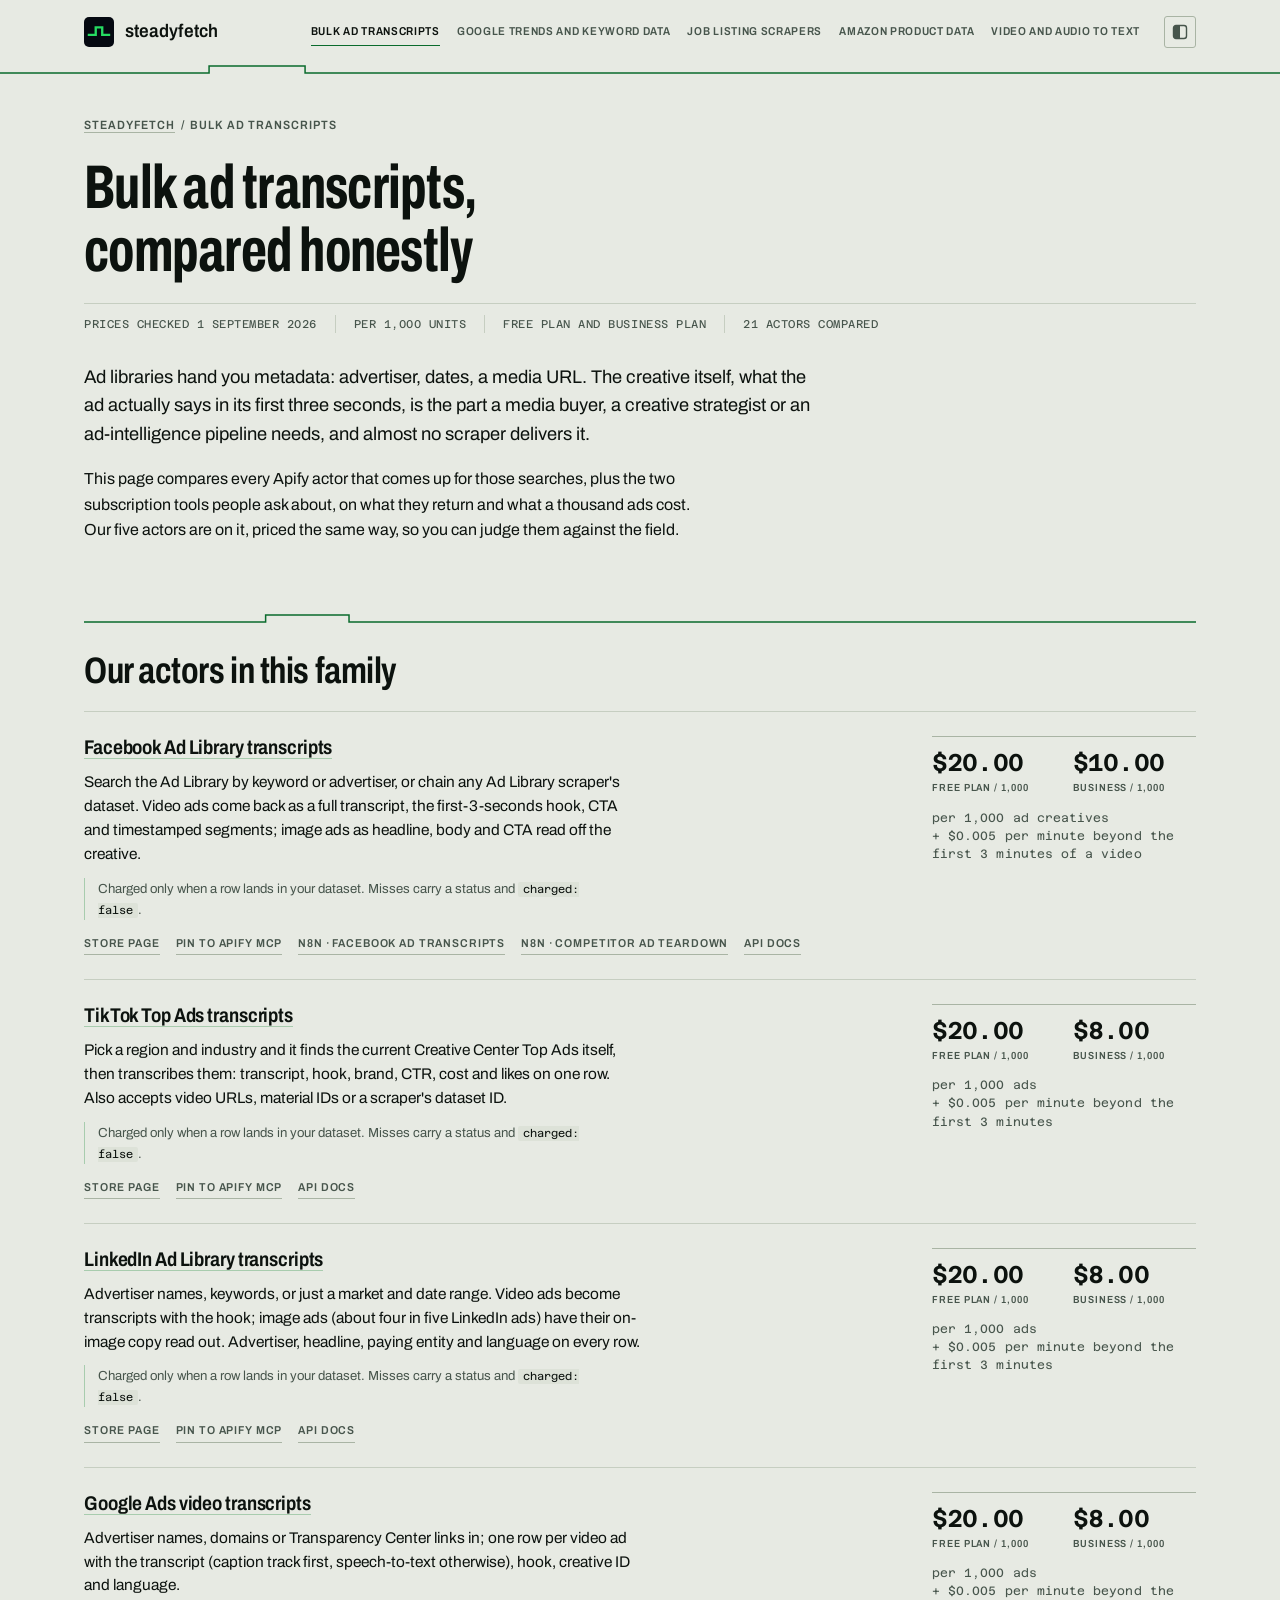
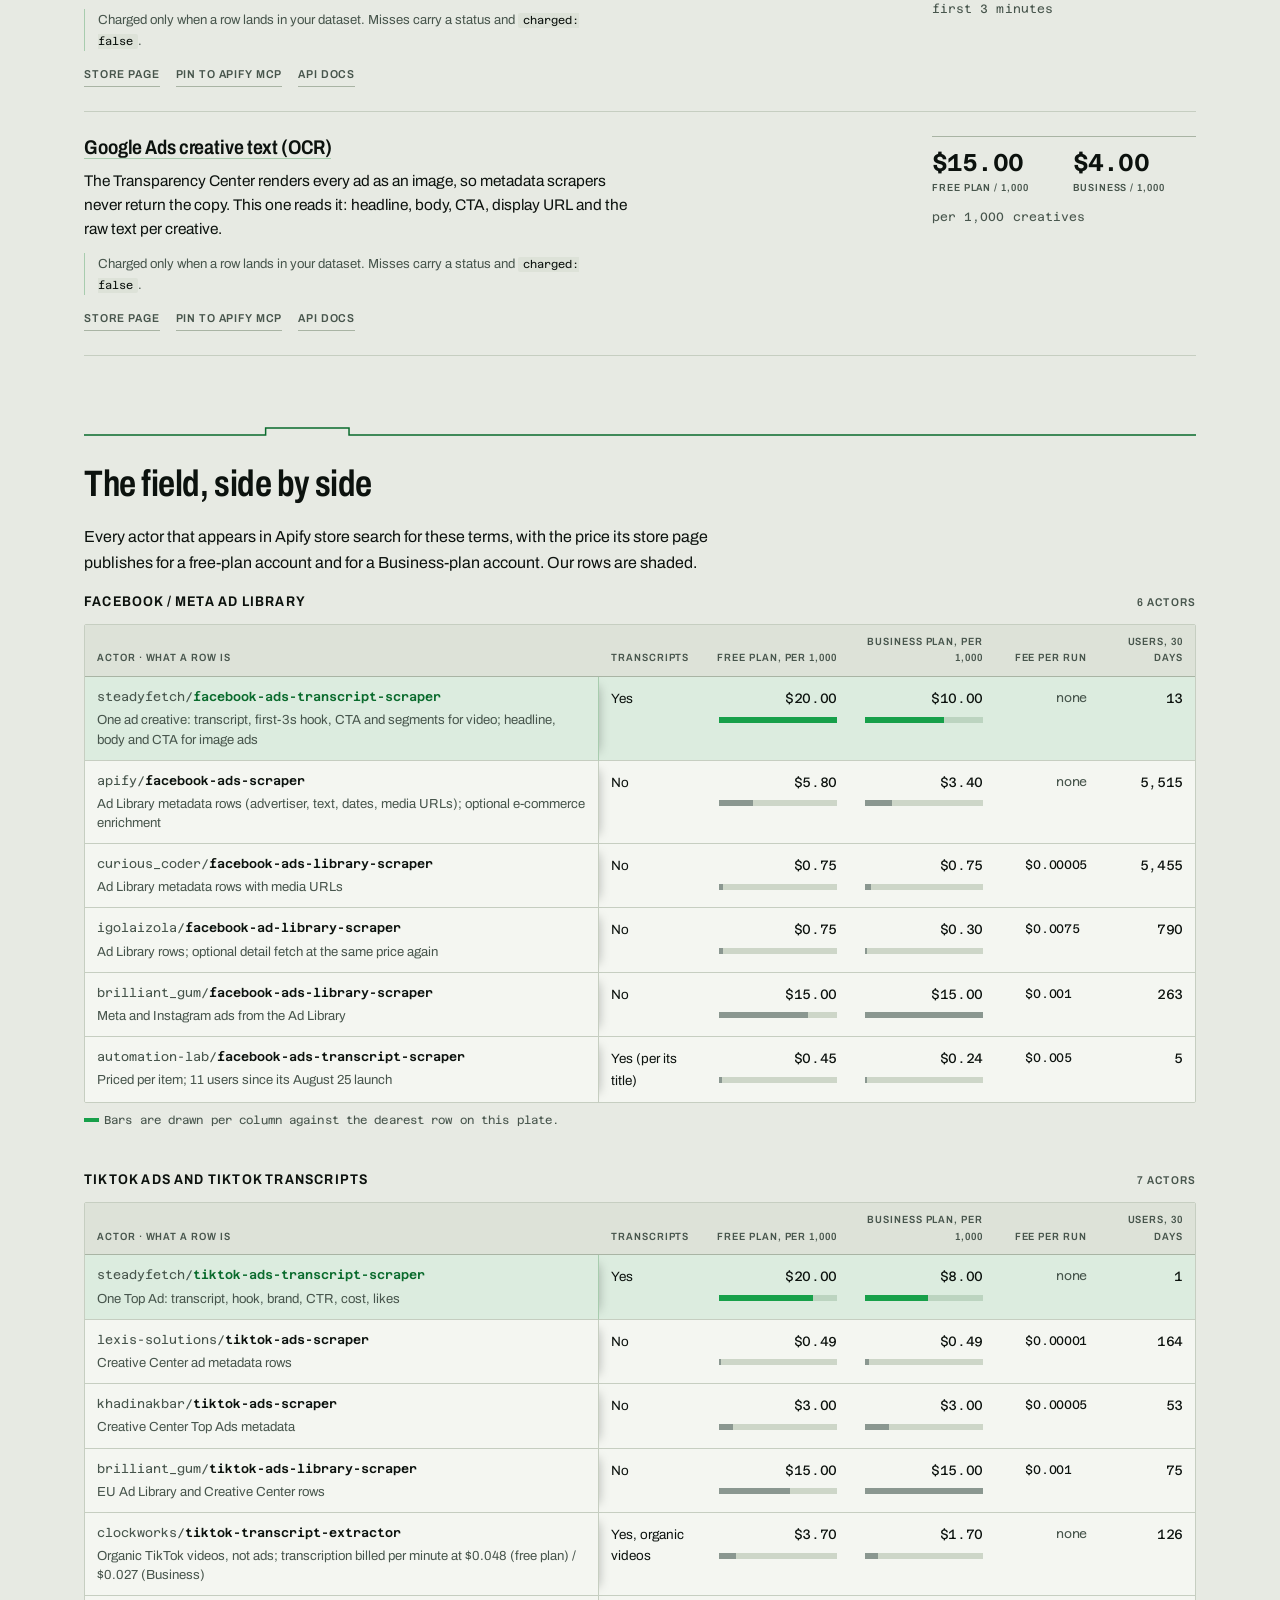
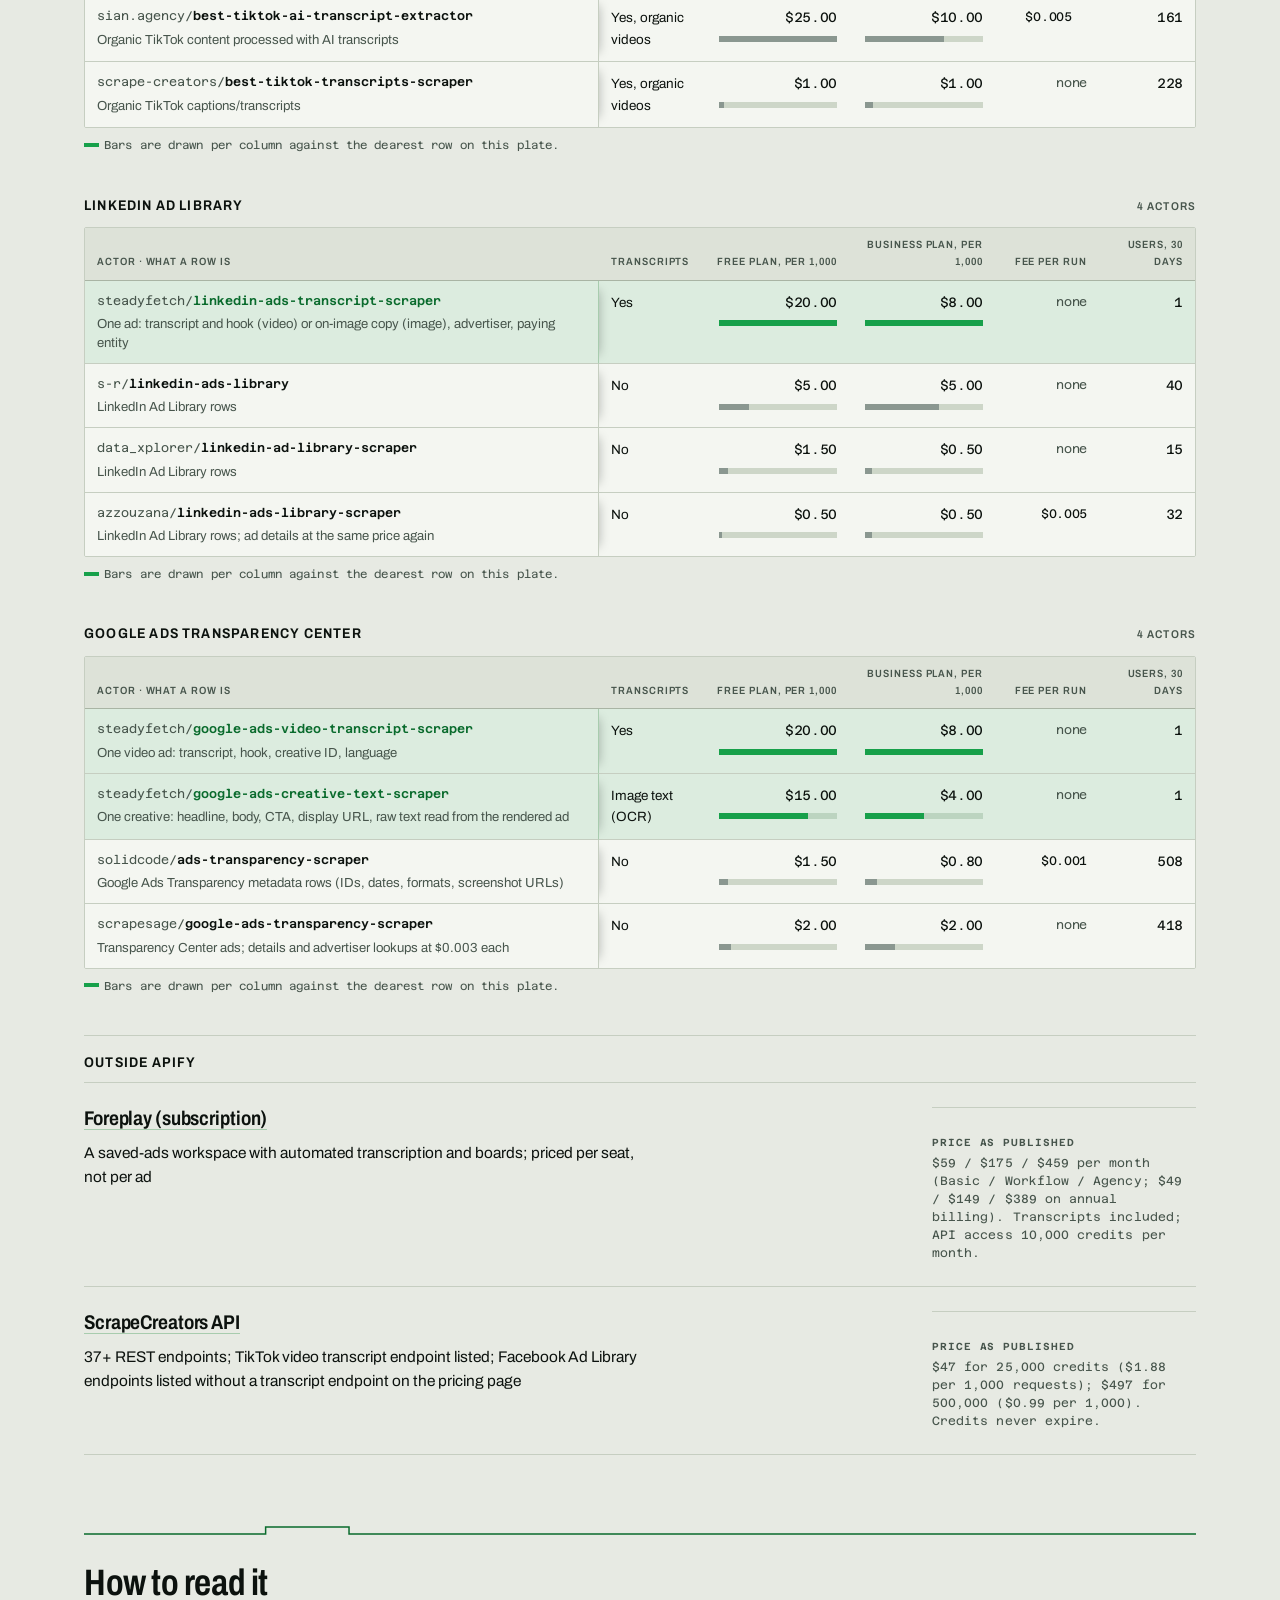
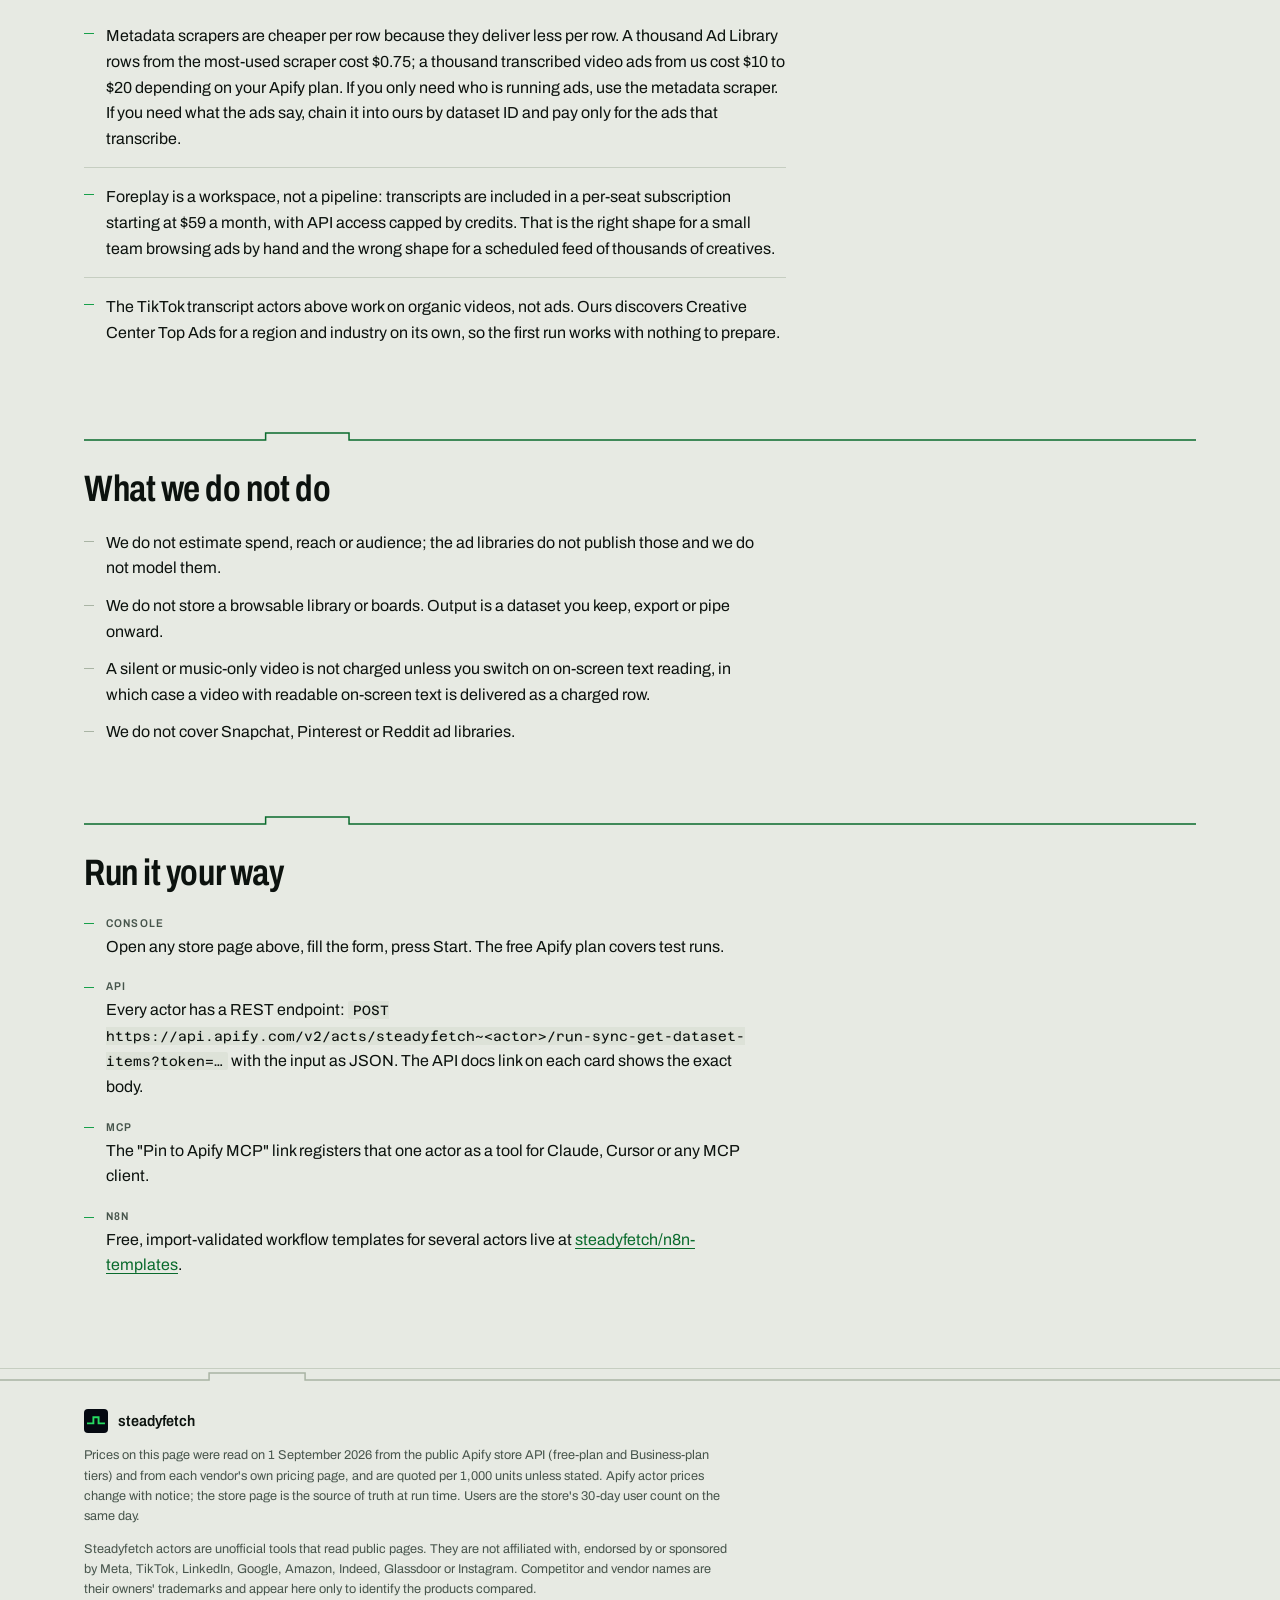
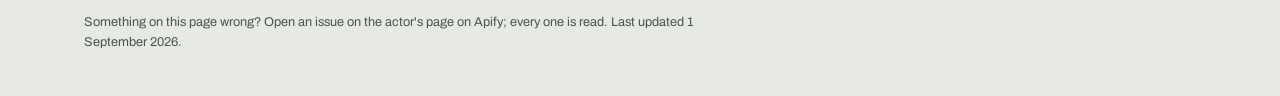
==== commit 6a37b3d4: "Finish-review fixes: ledger rows, a locked column grid, an honest OG card Eight material findings fr" ====
--- a/ad-transcripts/index.html
+++ b/ad-transcripts/index.html
@@ -34,8 +34,9 @@
 specimen at one shared scale, its price bar drawn even where ours is the longest. Refuses the
 tick-and-cross "us vs them" table the category ships.
 OWN-WORLD: the plate ground runs edge to edge (herbarium stock in light, the brand's own #050911
-in dark); one ink, one accent (steadyfetch green), hairline rules, no shadowed cards. Archivo
-condensed for plate titles, Azeret Mono for every measured figure and every actor binomial.
+in dark); one ink, one accent (steadyfetch green), hairline rules, ledger rows rather than cards —
+the only framed objects on a page are the plates. Archivo condensed for titles, Azeret Mono for
+every measured figure and every actor binomial, set at focal scale.
 STORY: the visitor sees the field measured on one scale, finds the row that beats us, reads why,
 and goes to a store page to run an actor.
 FIRST VIEWPORT: plate title, the collection stamp (what was read, from where, when), the lead,
@@ -61,60 +62,70 @@
 
 <section class="section"><svg class="pulse" viewBox="0 0 1200 14" preserveAspectRatio="none" aria-hidden="true" focusable="false"><path d="M0 11H196V4H286V11H1200"/></svg>
 <h2>Our actors in this family</h2>
-<div class="sheets"><article class="sheet" id="facebook-ads-transcript-scraper">
+<div class="ledger"><article class="act" id="facebook-ads-transcript-scraper">
+<div class="act-main">
 <h3><a href="https://apify.com/steadyfetch/facebook-ads-transcript-scraper">Facebook Ad Library transcripts</a></h3>
+<p class="returns">Search the Ad Library by keyword or advertiser, or chain any Ad Library scraper's dataset. Video ads come back as a full transcript, the first-3-seconds hook, CTA and timestamped segments; image ads as headline, body and CTA read off the creative.</p>
+<p class="law">Charged only when a row lands in your dataset. Misses carry a status and <code>charged: false</code>.</p>
+<p class="links"><a href="https://apify.com/steadyfetch/facebook-ads-transcript-scraper">Store page</a> <a href="https://mcp.apify.com?tools=steadyfetch/facebook-ads-transcript-scraper">Pin to Apify MCP</a> <a href="https://github.com/steadyfetch/n8n-templates/blob/master/facebook-ad-transcripts.workflow.json">n8n · facebook ad transcripts</a> <a href="https://github.com/steadyfetch/n8n-templates/blob/master/competitor-ad-teardown.workflow.json">n8n · competitor ad teardown</a> <a href="https://apify.com/steadyfetch/facebook-ads-transcript-scraper/api">API docs</a></p>
+</div>
 <div class="meter">
 <div><b>$20.00</b><span class="label">Free plan / 1,000</span></div>
 <div><b>$10.00</b><span class="label">Business / 1,000</span></div>
-</div>
-<p class="unitline">per 1,000 ad creatives <span class="ext">+ $0.005 per minute beyond the first 3 minutes of a video</span></p>
-<p class="returns">Search the Ad Library by keyword or advertiser, or chain any Ad Library scraper's dataset. Video ads come back as a full transcript, the first-3-seconds hook, CTA and timestamped segments; image ads as headline, body and CTA read off the creative.</p>
-<p class="law">Charged only when a row lands in your dataset. Misses carry a status and <code>charged: false</code>.</p>
-<p class="links"><a href="https://apify.com/steadyfetch/facebook-ads-transcript-scraper">Store page</a> <a href="https://mcp.apify.com?tools=steadyfetch/facebook-ads-transcript-scraper">Pin to Apify MCP</a> <a href="https://github.com/steadyfetch/n8n-templates/blob/master/facebook-ad-transcripts.workflow.json">n8n · facebook ad transcripts</a> <a href="https://github.com/steadyfetch/n8n-templates/blob/master/competitor-ad-teardown.workflow.json">n8n · competitor ad teardown</a> <a href="https://apify.com/steadyfetch/facebook-ads-transcript-scraper/api">API docs</a></p>
-</article>
-<article class="sheet" id="tiktok-ads-transcript-scraper">
+<p class="unitline">per 1,000 ad creatives<span class="ext">+ $0.005 per minute beyond the first 3 minutes of a video</span></p>
+</div>
+</article>
+<article class="act" id="tiktok-ads-transcript-scraper">
+<div class="act-main">
 <h3><a href="https://apify.com/steadyfetch/tiktok-ads-transcript-scraper">TikTok Top Ads transcripts</a></h3>
+<p class="returns">Pick a region and industry and it finds the current Creative Center Top Ads itself, then transcribes them: transcript, hook, brand, CTR, cost and likes on one row. Also accepts video URLs, material IDs or a scraper's dataset ID.</p>
+<p class="law">Charged only when a row lands in your dataset. Misses carry a status and <code>charged: false</code>.</p>
+<p class="links"><a href="https://apify.com/steadyfetch/tiktok-ads-transcript-scraper">Store page</a> <a href="https://mcp.apify.com?tools=steadyfetch/tiktok-ads-transcript-scraper">Pin to Apify MCP</a> <a href="https://apify.com/steadyfetch/tiktok-ads-transcript-scraper/api">API docs</a></p>
+</div>
 <div class="meter">
 <div><b>$20.00</b><span class="label">Free plan / 1,000</span></div>
 <div><b>$8.00</b><span class="label">Business / 1,000</span></div>
-</div>
-<p class="unitline">per 1,000 ads <span class="ext">+ $0.005 per minute beyond the first 3 minutes</span></p>
-<p class="returns">Pick a region and industry and it finds the current Creative Center Top Ads itself, then transcribes them: transcript, hook, brand, CTR, cost and likes on one row. Also accepts video URLs, material IDs or a scraper's dataset ID.</p>
-<p class="law">Charged only when a row lands in your dataset. Misses carry a status and <code>charged: false</code>.</p>
-<p class="links"><a href="https://apify.com/steadyfetch/tiktok-ads-transcript-scraper">Store page</a> <a href="https://mcp.apify.com?tools=steadyfetch/tiktok-ads-transcript-scraper">Pin to Apify MCP</a> <a href="https://apify.com/steadyfetch/tiktok-ads-transcript-scraper/api">API docs</a></p>
-</article>
-<article class="sheet" id="linkedin-ads-transcript-scraper">
+<p class="unitline">per 1,000 ads<span class="ext">+ $0.005 per minute beyond the first 3 minutes</span></p>
+</div>
+</article>
+<article class="act" id="linkedin-ads-transcript-scraper">
+<div class="act-main">
 <h3><a href="https://apify.com/steadyfetch/linkedin-ads-transcript-scraper">LinkedIn Ad Library transcripts</a></h3>
+<p class="returns">Advertiser names, keywords, or just a market and date range. Video ads become transcripts with the hook; image ads (about four in five LinkedIn ads) have their on-image copy read out. Advertiser, headline, paying entity and language on every row.</p>
+<p class="law">Charged only when a row lands in your dataset. Misses carry a status and <code>charged: false</code>.</p>
+<p class="links"><a href="https://apify.com/steadyfetch/linkedin-ads-transcript-scraper">Store page</a> <a href="https://mcp.apify.com?tools=steadyfetch/linkedin-ads-transcript-scraper">Pin to Apify MCP</a> <a href="https://apify.com/steadyfetch/linkedin-ads-transcript-scraper/api">API docs</a></p>
+</div>
 <div class="meter">
 <div><b>$20.00</b><span class="label">Free plan / 1,000</span></div>
 <div><b>$8.00</b><span class="label">Business / 1,000</span></div>
-</div>
-<p class="unitline">per 1,000 ads <span class="ext">+ $0.005 per minute beyond the first 3 minutes</span></p>
-<p class="returns">Advertiser names, keywords, or just a market and date range. Video ads become transcripts with the hook; image ads (about four in five LinkedIn ads) have their on-image copy read out. Advertiser, headline, paying entity and language on every row.</p>
-<p class="law">Charged only when a row lands in your dataset. Misses carry a status and <code>charged: false</code>.</p>
-<p class="links"><a href="https://apify.com/steadyfetch/linkedin-ads-transcript-scraper">Store page</a> <a href="https://mcp.apify.com?tools=steadyfetch/linkedin-ads-transcript-scraper">Pin to Apify MCP</a> <a href="https://apify.com/steadyfetch/linkedin-ads-transcript-scraper/api">API docs</a></p>
-</article>
-<article class="sheet" id="google-ads-video-transcript-scraper">
+<p class="unitline">per 1,000 ads<span class="ext">+ $0.005 per minute beyond the first 3 minutes</span></p>
+</div>
+</article>
+<article class="act" id="google-ads-video-transcript-scraper">
+<div class="act-main">
 <h3><a href="https://apify.com/steadyfetch/google-ads-video-transcript-scraper">Google Ads video transcripts</a></h3>
+<p class="returns">Advertiser names, domains or Transparency Center links in; one row per video ad with the transcript (caption track first, speech-to-text otherwise), hook, creative ID and language.</p>
+<p class="law">Charged only when a row lands in your dataset. Misses carry a status and <code>charged: false</code>.</p>
+<p class="links"><a href="https://apify.com/steadyfetch/google-ads-video-transcript-scraper">Store page</a> <a href="https://mcp.apify.com?tools=steadyfetch/google-ads-video-transcript-scraper">Pin to Apify MCP</a> <a href="https://apify.com/steadyfetch/google-ads-video-transcript-scraper/api">API docs</a></p>
+</div>
 <div class="meter">
 <div><b>$20.00</b><span class="label">Free plan / 1,000</span></div>
 <div><b>$8.00</b><span class="label">Business / 1,000</span></div>
-</div>
-<p class="unitline">per 1,000 ads <span class="ext">+ $0.005 per minute beyond the first 3 minutes</span></p>
-<p class="returns">Advertiser names, domains or Transparency Center links in; one row per video ad with the transcript (caption track first, speech-to-text otherwise), hook, creative ID and language.</p>
-<p class="law">Charged only when a row lands in your dataset. Misses carry a status and <code>charged: false</code>.</p>
-<p class="links"><a href="https://apify.com/steadyfetch/google-ads-video-transcript-scraper">Store page</a> <a href="https://mcp.apify.com?tools=steadyfetch/google-ads-video-transcript-scraper">Pin to Apify MCP</a> <a href="https://apify.com/steadyfetch/google-ads-video-transcript-scraper/api">API docs</a></p>
-</article>
-<article class="sheet" id="google-ads-creative-text-scraper">
+<p class="unitline">per 1,000 ads<span class="ext">+ $0.005 per minute beyond the first 3 minutes</span></p>
+</div>
+</article>
+<article class="act" id="google-ads-creative-text-scraper">
+<div class="act-main">
 <h3><a href="https://apify.com/steadyfetch/google-ads-creative-text-scraper">Google Ads creative text (OCR)</a></h3>
+<p class="returns">The Transparency Center renders every ad as an image, so metadata scrapers never return the copy. This one reads it: headline, body, CTA, display URL and the raw text per creative.</p>
+<p class="law">Charged only when a row lands in your dataset. Misses carry a status and <code>charged: false</code>.</p>
+<p class="links"><a href="https://apify.com/steadyfetch/google-ads-creative-text-scraper">Store page</a> <a href="https://mcp.apify.com?tools=steadyfetch/google-ads-creative-text-scraper">Pin to Apify MCP</a> <a href="https://apify.com/steadyfetch/google-ads-creative-text-scraper/api">API docs</a></p>
+</div>
 <div class="meter">
 <div><b>$15.00</b><span class="label">Free plan / 1,000</span></div>
 <div><b>$4.00</b><span class="label">Business / 1,000</span></div>
-</div>
 <p class="unitline">per 1,000 creatives</p>
-<p class="returns">The Transparency Center renders every ad as an image, so metadata scrapers never return the copy. This one reads it: headline, body, CTA, display URL and the raw text per creative.</p>
-<p class="law">Charged only when a row lands in your dataset. Misses carry a status and <code>charged: false</code>.</p>
-<p class="links"><a href="https://apify.com/steadyfetch/google-ads-creative-text-scraper">Store page</a> <a href="https://mcp.apify.com?tools=steadyfetch/google-ads-creative-text-scraper">Pin to Apify MCP</a> <a href="https://apify.com/steadyfetch/google-ads-creative-text-scraper/api">API docs</a></p>
+</div>
 </article></div>
 </section>
 
@@ -123,49 +134,50 @@
 <p>Every actor that appears in Apify store search for these terms, with the price its store page publishes for a free-plan account and for a Business-plan account. Our rows are shaded.</p>
 <section class="plate">
 <div class="plate-head"><h3 id="ad-transcripts-plate-0">Facebook / Meta Ad Library</h3><span class="label">6 actors</span></div>
-<div class="plate-scroll" role="region" tabindex="0" aria-labelledby="ad-transcripts-plate-0">
+<div class="plate-scroll has-tx" role="region" tabindex="0" aria-labelledby="ad-transcripts-plate-0">
 <table>
+<colgroup><col class="c-id"><col class="c-tx"><col class="c-n"><col class="c-n"><col class="c-fee"><col class="c-u"></colgroup>
 <thead><tr><th scope="col">Actor · what a row is</th><th scope="col">Transcripts</th><th scope="col" class="num">Free plan, per 1,000</th><th scope="col" class="num">Business plan, per 1,000</th><th scope="col" class="num">Fee per run</th><th scope="col" class="num">Users, 30 days</th></tr></thead>
 <tbody><tr class="us">
-<th scope="row"><a class="bi" href="https://apify.com/steadyfetch/facebook-ads-transcript-scraper"><span class="acct">steadyfetch</span><span class="slash">/</span><wbr><span class="slug">facebook-ads-transcript-scraper</span></a><span class="diag">One ad creative: transcript, first-3s hook, CTA and segments for video; headline, body and CTA for image ads</span></th><td>Yes</td>
+<th scope="row"><a class="bi" href="https://apify.com/steadyfetch/facebook-ads-transcript-scraper"><span class="acct">steadyfetch</span><span class="slash">/</span><wbr><span class="slug">facebook-ads-transcript-scraper</span></a><span class="diag">One ad creative: transcript, first-3s hook, CTA and segments for video; headline, body and CTA for image ads</span></th><td class="tx">Yes</td>
 <td class="num"><span class="v">$20.00</span><span class="gauge"><span style="--w:100.0%"></span></span></td>
 <td class="num"><span class="v">$10.00</span><span class="gauge"><span style="--w:66.7%"></span></span></td>
-<td class="num"><span class="none">none</span></td>
+<td class="num fee"><span class="none">none</span></td>
 <td class="num">13</td>
 </tr>
 <tr>
-<th scope="row"><a class="bi" href="https://apify.com/apify/facebook-ads-scraper" rel="nofollow"><span class="acct">apify</span><span class="slash">/</span><wbr><span class="slug">facebook-ads-scraper</span></a><span class="diag">Ad Library metadata rows (advertiser, text, dates, media URLs); optional e-commerce enrichment</span></th><td>No</td>
+<th scope="row"><a class="bi" href="https://apify.com/apify/facebook-ads-scraper" rel="nofollow"><span class="acct">apify</span><span class="slash">/</span><wbr><span class="slug">facebook-ads-scraper</span></a><span class="diag">Ad Library metadata rows (advertiser, text, dates, media URLs); optional e-commerce enrichment</span></th><td class="tx">No</td>
 <td class="num"><span class="v">$5.80</span><span class="gauge"><span style="--w:29.0%"></span></span></td>
 <td class="num"><span class="v">$3.40</span><span class="gauge"><span style="--w:22.7%"></span></span></td>
-<td class="num"><span class="none">none</span></td>
+<td class="num fee"><span class="none">none</span></td>
 <td class="num">5,515</td>
 </tr>
 <tr>
-<th scope="row"><a class="bi" href="https://apify.com/curious_coder/facebook-ads-library-scraper" rel="nofollow"><span class="acct">curious_coder</span><span class="slash">/</span><wbr><span class="slug">facebook-ads-library-scraper</span></a><span class="diag">Ad Library metadata rows with media URLs</span></th><td>No</td>
+<th scope="row"><a class="bi" href="https://apify.com/curious_coder/facebook-ads-library-scraper" rel="nofollow"><span class="acct">curious_coder</span><span class="slash">/</span><wbr><span class="slug">facebook-ads-library-scraper</span></a><span class="diag">Ad Library metadata rows with media URLs</span></th><td class="tx">No</td>
 <td class="num"><span class="v">$0.75</span><span class="gauge"><span style="--w:3.8%"></span></span></td>
 <td class="num"><span class="v">$0.75</span><span class="gauge"><span style="--w:5.0%"></span></span></td>
-<td class="num">$0.00005</td>
+<td class="num fee">$0.00005</td>
 <td class="num">5,455</td>
 </tr>
 <tr>
-<th scope="row"><a class="bi" href="https://apify.com/igolaizola/facebook-ad-library-scraper" rel="nofollow"><span class="acct">igolaizola</span><span class="slash">/</span><wbr><span class="slug">facebook-ad-library-scraper</span></a><span class="diag">Ad Library rows; optional detail fetch at the same price again</span></th><td>No</td>
+<th scope="row"><a class="bi" href="https://apify.com/igolaizola/facebook-ad-library-scraper" rel="nofollow"><span class="acct">igolaizola</span><span class="slash">/</span><wbr><span class="slug">facebook-ad-library-scraper</span></a><span class="diag">Ad Library rows; optional detail fetch at the same price again</span></th><td class="tx">No</td>
 <td class="num"><span class="v">$0.75</span><span class="gauge"><span style="--w:3.8%"></span></span></td>
 <td class="num"><span class="v">$0.30</span><span class="gauge"><span style="--w:2.0%"></span></span></td>
-<td class="num">$0.0075</td>
+<td class="num fee">$0.0075 </td>
 <td class="num">790</td>
 </tr>
 <tr>
-<th scope="row"><a class="bi" href="https://apify.com/brilliant_gum/facebook-ads-library-scraper" rel="nofollow"><span class="acct">brilliant_gum</span><span class="slash">/</span><wbr><span class="slug">facebook-ads-library-scraper</span></a><span class="diag">Meta and Instagram ads from the Ad Library</span></th><td>No</td>
+<th scope="row"><a class="bi" href="https://apify.com/brilliant_gum/facebook-ads-library-scraper" rel="nofollow"><span class="acct">brilliant_gum</span><span class="slash">/</span><wbr><span class="slug">facebook-ads-library-scraper</span></a><span class="diag">Meta and Instagram ads from the Ad Library</span></th><td class="tx">No</td>
 <td class="num"><span class="v">$15.00</span><span class="gauge"><span style="--w:75.0%"></span></span></td>
 <td class="num"><span class="v">$15.00</span><span class="gauge"><span style="--w:100.0%"></span></span></td>
-<td class="num">$0.001</td>
+<td class="num fee">$0.001  </td>
 <td class="num">263</td>
 </tr>
 <tr>
-<th scope="row"><a class="bi" href="https://apify.com/automation-lab/facebook-ads-transcript-scraper" rel="nofollow"><span class="acct">automation-lab</span><span class="slash">/</span><wbr><span class="slug">facebook-ads-transcript-scraper</span></a><span class="diag">Priced per item; 11 users since its August 25 launch</span></th><td>Yes (per its title)</td>
+<th scope="row"><a class="bi" href="https://apify.com/automation-lab/facebook-ads-transcript-scraper" rel="nofollow"><span class="acct">automation-lab</span><span class="slash">/</span><wbr><span class="slug">facebook-ads-transcript-scraper</span></a><span class="diag">Priced per item; 11 users since its August 25 launch</span></th><td class="tx">Yes (per its title)</td>
 <td class="num"><span class="v">$0.45</span><span class="gauge"><span style="--w:2.3%"></span></span></td>
 <td class="num"><span class="v">$0.24</span><span class="gauge"><span style="--w:1.6%"></span></span></td>
-<td class="num">$0.005</td>
+<td class="num fee">$0.005  </td>
 <td class="num">5</td>
 </tr></tbody>
 </table>
@@ -174,56 +186,57 @@
 </section>
 <section class="plate">
 <div class="plate-head"><h3 id="ad-transcripts-plate-1">TikTok ads and TikTok transcripts</h3><span class="label">7 actors</span></div>
-<div class="plate-scroll" role="region" tabindex="0" aria-labelledby="ad-transcripts-plate-1">
+<div class="plate-scroll has-tx" role="region" tabindex="0" aria-labelledby="ad-transcripts-plate-1">
 <table>
+<colgroup><col class="c-id"><col class="c-tx"><col class="c-n"><col class="c-n"><col class="c-fee"><col class="c-u"></colgroup>
 <thead><tr><th scope="col">Actor · what a row is</th><th scope="col">Transcripts</th><th scope="col" class="num">Free plan, per 1,000</th><th scope="col" class="num">Business plan, per 1,000</th><th scope="col" class="num">Fee per run</th><th scope="col" class="num">Users, 30 days</th></tr></thead>
 <tbody><tr class="us">
-<th scope="row"><a class="bi" href="https://apify.com/steadyfetch/tiktok-ads-transcript-scraper"><span class="acct">steadyfetch</span><span class="slash">/</span><wbr><span class="slug">tiktok-ads-transcript-scraper</span></a><span class="diag">One Top Ad: transcript, hook, brand, CTR, cost, likes</span></th><td>Yes</td>
+<th scope="row"><a class="bi" href="https://apify.com/steadyfetch/tiktok-ads-transcript-scraper"><span class="acct">steadyfetch</span><span class="slash">/</span><wbr><span class="slug">tiktok-ads-transcript-scraper</span></a><span class="diag">One Top Ad: transcript, hook, brand, CTR, cost, likes</span></th><td class="tx">Yes</td>
 <td class="num"><span class="v">$20.00</span><span class="gauge"><span style="--w:80.0%"></span></span></td>
 <td class="num"><span class="v">$8.00</span><span class="gauge"><span style="--w:53.3%"></span></span></td>
-<td class="num"><span class="none">none</span></td>
+<td class="num fee"><span class="none">none</span></td>
 <td class="num">1</td>
 </tr>
 <tr>
-<th scope="row"><a class="bi" href="https://apify.com/lexis-solutions/tiktok-ads-scraper" rel="nofollow"><span class="acct">lexis-solutions</span><span class="slash">/</span><wbr><span class="slug">tiktok-ads-scraper</span></a><span class="diag">Creative Center ad metadata rows</span></th><td>No</td>
+<th scope="row"><a class="bi" href="https://apify.com/lexis-solutions/tiktok-ads-scraper" rel="nofollow"><span class="acct">lexis-solutions</span><span class="slash">/</span><wbr><span class="slug">tiktok-ads-scraper</span></a><span class="diag">Creative Center ad metadata rows</span></th><td class="tx">No</td>
 <td class="num"><span class="v">$0.49</span><span class="gauge"><span style="--w:2.0%"></span></span></td>
 <td class="num"><span class="v">$0.49</span><span class="gauge"><span style="--w:3.3%"></span></span></td>
-<td class="num">$0.00001</td>
+<td class="num fee">$0.00001</td>
 <td class="num">164</td>
 </tr>
 <tr>
-<th scope="row"><a class="bi" href="https://apify.com/khadinakbar/tiktok-ads-scraper" rel="nofollow"><span class="acct">khadinakbar</span><span class="slash">/</span><wbr><span class="slug">tiktok-ads-scraper</span></a><span class="diag">Creative Center Top Ads metadata</span></th><td>No</td>
+<th scope="row"><a class="bi" href="https://apify.com/khadinakbar/tiktok-ads-scraper" rel="nofollow"><span class="acct">khadinakbar</span><span class="slash">/</span><wbr><span class="slug">tiktok-ads-scraper</span></a><span class="diag">Creative Center Top Ads metadata</span></th><td class="tx">No</td>
 <td class="num"><span class="v">$3.00</span><span class="gauge"><span style="--w:12.0%"></span></span></td>
 <td class="num"><span class="v">$3.00</span><span class="gauge"><span style="--w:20.0%"></span></span></td>
-<td class="num">$0.00005</td>
+<td class="num fee">$0.00005</td>
 <td class="num">53</td>
 </tr>
 <tr>
-<th scope="row"><a class="bi" href="https://apify.com/brilliant_gum/tiktok-ads-library-scraper" rel="nofollow"><span class="acct">brilliant_gum</span><span class="slash">/</span><wbr><span class="slug">tiktok-ads-library-scraper</span></a><span class="diag">EU Ad Library and Creative Center rows</span></th><td>No</td>
+<th scope="row"><a class="bi" href="https://apify.com/brilliant_gum/tiktok-ads-library-scraper" rel="nofollow"><span class="acct">brilliant_gum</span><span class="slash">/</span><wbr><span class="slug">tiktok-ads-library-scraper</span></a><span class="diag">EU Ad Library and Creative Center rows</span></th><td class="tx">No</td>
 <td class="num"><span class="v">$15.00</span><span class="gauge"><span style="--w:60.0%"></span></span></td>
 <td class="num"><span class="v">$15.00</span><span class="gauge"><span style="--w:100.0%"></span></span></td>
-<td class="num">$0.001</td>
+<td class="num fee">$0.001  </td>
 <td class="num">75</td>
 </tr>
 <tr>
-<th scope="row"><a class="bi" href="https://apify.com/clockworks/tiktok-transcript-extractor" rel="nofollow"><span class="acct">clockworks</span><span class="slash">/</span><wbr><span class="slug">tiktok-transcript-extractor</span></a><span class="diag">Organic TikTok videos, not ads; transcription billed per minute at $0.048 (free plan) / $0.027 (Business)</span></th><td>Yes, organic videos</td>
+<th scope="row"><a class="bi" href="https://apify.com/clockworks/tiktok-transcript-extractor" rel="nofollow"><span class="acct">clockworks</span><span class="slash">/</span><wbr><span class="slug">tiktok-transcript-extractor</span></a><span class="diag">Organic TikTok videos, not ads; transcription billed per minute at $0.048 (free plan) / $0.027 (Business)</span></th><td class="tx">Yes, organic videos</td>
 <td class="num"><span class="v">$3.70</span><span class="gauge"><span style="--w:14.8%"></span></span></td>
 <td class="num"><span class="v">$1.70</span><span class="gauge"><span style="--w:11.3%"></span></span></td>
-<td class="num"><span class="none">none</span></td>
+<td class="num fee"><span class="none">none</span></td>
 <td class="num">126</td>
 </tr>
 <tr>
-<th scope="row"><a class="bi" href="https://apify.com/sian.agency/best-tiktok-ai-transcript-extractor" rel="nofollow"><span class="acct">sian.agency</span><span class="slash">/</span><wbr><span class="slug">best-tiktok-ai-transcript-extractor</span></a><span class="diag">Organic TikTok content processed with AI transcripts</span></th><td>Yes, organic videos</td>
+<th scope="row"><a class="bi" href="https://apify.com/sian.agency/best-tiktok-ai-transcript-extractor" rel="nofollow"><span class="acct">sian.agency</span><span class="slash">/</span><wbr><span class="slug">best-tiktok-ai-transcript-extractor</span></a><span class="diag">Organic TikTok content processed with AI transcripts</span></th><td class="tx">Yes, organic videos</td>
 <td class="num"><span class="v">$25.00</span><span class="gauge"><span style="--w:100.0%"></span></span></td>
 <td class="num"><span class="v">$10.00</span><span class="gauge"><span style="--w:66.7%"></span></span></td>
-<td class="num">$0.005</td>
+<td class="num fee">$0.005  </td>
 <td class="num">161</td>
 </tr>
 <tr>
-<th scope="row"><a class="bi" href="https://apify.com/scrape-creators/best-tiktok-transcripts-scraper" rel="nofollow"><span class="acct">scrape-creators</span><span class="slash">/</span><wbr><span class="slug">best-tiktok-transcripts-scraper</span></a><span class="diag">Organic TikTok captions/transcripts</span></th><td>Yes, organic videos</td>
+<th scope="row"><a class="bi" href="https://apify.com/scrape-creators/best-tiktok-transcripts-scraper" rel="nofollow"><span class="acct">scrape-creators</span><span class="slash">/</span><wbr><span class="slug">best-tiktok-transcripts-scraper</span></a><span class="diag">Organic TikTok captions/transcripts</span></th><td class="tx">Yes, organic videos</td>
 <td class="num"><span class="v">$1.00</span><span class="gauge"><span style="--w:4.0%"></span></span></td>
 <td class="num"><span class="v">$1.00</span><span class="gauge"><span style="--w:6.7%"></span></span></td>
-<td class="num"><span class="none">none</span></td>
+<td class="num fee"><span class="none">none</span></td>
 <td class="num">228</td>
 </tr></tbody>
 </table>
@@ -232,35 +245,36 @@
 </section>
 <section class="plate">
 <div class="plate-head"><h3 id="ad-transcripts-plate-2">LinkedIn Ad Library</h3><span class="label">4 actors</span></div>
-<div class="plate-scroll" role="region" tabindex="0" aria-labelledby="ad-transcripts-plate-2">
+<div class="plate-scroll has-tx" role="region" tabindex="0" aria-labelledby="ad-transcripts-plate-2">
 <table>
+<colgroup><col class="c-id"><col class="c-tx"><col class="c-n"><col class="c-n"><col class="c-fee"><col class="c-u"></colgroup>
 <thead><tr><th scope="col">Actor · what a row is</th><th scope="col">Transcripts</th><th scope="col" class="num">Free plan, per 1,000</th><th scope="col" class="num">Business plan, per 1,000</th><th scope="col" class="num">Fee per run</th><th scope="col" class="num">Users, 30 days</th></tr></thead>
 <tbody><tr class="us">
-<th scope="row"><a class="bi" href="https://apify.com/steadyfetch/linkedin-ads-transcript-scraper"><span class="acct">steadyfetch</span><span class="slash">/</span><wbr><span class="slug">linkedin-ads-transcript-scraper</span></a><span class="diag">One ad: transcript and hook (video) or on-image copy (image), advertiser, paying entity</span></th><td>Yes</td>
+<th scope="row"><a class="bi" href="https://apify.com/steadyfetch/linkedin-ads-transcript-scraper"><span class="acct">steadyfetch</span><span class="slash">/</span><wbr><span class="slug">linkedin-ads-transcript-scraper</span></a><span class="diag">One ad: transcript and hook (video) or on-image copy (image), advertiser, paying entity</span></th><td class="tx">Yes</td>
 <td class="num"><span class="v">$20.00</span><span class="gauge"><span style="--w:100.0%"></span></span></td>
 <td class="num"><span class="v">$8.00</span><span class="gauge"><span style="--w:100.0%"></span></span></td>
-<td class="num"><span class="none">none</span></td>
+<td class="num fee"><span class="none">none</span></td>
 <td class="num">1</td>
 </tr>
 <tr>
-<th scope="row"><a class="bi" href="https://apify.com/s-r/linkedin-ads-library" rel="nofollow"><span class="acct">s-r</span><span class="slash">/</span><wbr><span class="slug">linkedin-ads-library</span></a><span class="diag">LinkedIn Ad Library rows</span></th><td>No</td>
+<th scope="row"><a class="bi" href="https://apify.com/s-r/linkedin-ads-library" rel="nofollow"><span class="acct">s-r</span><span class="slash">/</span><wbr><span class="slug">linkedin-ads-library</span></a><span class="diag">LinkedIn Ad Library rows</span></th><td class="tx">No</td>
 <td class="num"><span class="v">$5.00</span><span class="gauge"><span style="--w:25.0%"></span></span></td>
 <td class="num"><span class="v">$5.00</span><span class="gauge"><span style="--w:62.5%"></span></span></td>
-<td class="num"><span class="none">none</span></td>
+<td class="num fee"><span class="none">none</span></td>
 <td class="num">40</td>
 </tr>
 <tr>
-<th scope="row"><a class="bi" href="https://apify.com/data_xplorer/linkedin-ad-library-scraper" rel="nofollow"><span class="acct">data_xplorer</span><span class="slash">/</span><wbr><span class="slug">linkedin-ad-library-scraper</span></a><span class="diag">LinkedIn Ad Library rows</span></th><td>No</td>
+<th scope="row"><a class="bi" href="https://apify.com/data_xplorer/linkedin-ad-library-scraper" rel="nofollow"><span class="acct">data_xplorer</span><span class="slash">/</span><wbr><span class="slug">linkedin-ad-library-scraper</span></a><span class="diag">LinkedIn Ad Library rows</span></th><td class="tx">No</td>
 <td class="num"><span class="v">$1.50</span><span class="gauge"><span style="--w:7.5%"></span></span></td>
 <td class="num"><span class="v">$0.50</span><span class="gauge"><span style="--w:6.3%"></span></span></td>
-<td class="num"><span class="none">none</span></td>
+<td class="num fee"><span class="none">none</span></td>
 <td class="num">15</td>
 </tr>
 <tr>
-<th scope="row"><a class="bi" href="https://apify.com/azzouzana/linkedin-ads-library-scraper" rel="nofollow"><span class="acct">azzouzana</span><span class="slash">/</span><wbr><span class="slug">linkedin-ads-library-scraper</span></a><span class="diag">LinkedIn Ad Library rows; ad details at the same price again</span></th><td>No</td>
+<th scope="row"><a class="bi" href="https://apify.com/azzouzana/linkedin-ads-library-scraper" rel="nofollow"><span class="acct">azzouzana</span><span class="slash">/</span><wbr><span class="slug">linkedin-ads-library-scraper</span></a><span class="diag">LinkedIn Ad Library rows; ad details at the same price again</span></th><td class="tx">No</td>
 <td class="num"><span class="v">$0.50</span><span class="gauge"><span style="--w:2.5%"></span></span></td>
 <td class="num"><span class="v">$0.50</span><span class="gauge"><span style="--w:6.3%"></span></span></td>
-<td class="num">$0.005</td>
+<td class="num fee">$0.005</td>
 <td class="num">32</td>
 </tr></tbody>
 </table>
@@ -269,35 +283,36 @@
 </section>
 <section class="plate">
 <div class="plate-head"><h3 id="ad-transcripts-plate-3">Google Ads Transparency Center</h3><span class="label">4 actors</span></div>
-<div class="plate-scroll" role="region" tabindex="0" aria-labelledby="ad-transcripts-plate-3">
+<div class="plate-scroll has-tx" role="region" tabindex="0" aria-labelledby="ad-transcripts-plate-3">
 <table>
+<colgroup><col class="c-id"><col class="c-tx"><col class="c-n"><col class="c-n"><col class="c-fee"><col class="c-u"></colgroup>
 <thead><tr><th scope="col">Actor · what a row is</th><th scope="col">Transcripts</th><th scope="col" class="num">Free plan, per 1,000</th><th scope="col" class="num">Business plan, per 1,000</th><th scope="col" class="num">Fee per run</th><th scope="col" class="num">Users, 30 days</th></tr></thead>
 <tbody><tr class="us">
-<th scope="row"><a class="bi" href="https://apify.com/steadyfetch/google-ads-video-transcript-scraper"><span class="acct">steadyfetch</span><span class="slash">/</span><wbr><span class="slug">google-ads-video-transcript-scraper</span></a><span class="diag">One video ad: transcript, hook, creative ID, language</span></th><td>Yes</td>
+<th scope="row"><a class="bi" href="https://apify.com/steadyfetch/google-ads-video-transcript-scraper"><span class="acct">steadyfetch</span><span class="slash">/</span><wbr><span class="slug">google-ads-video-transcript-scraper</span></a><span class="diag">One video ad: transcript, hook, creative ID, language</span></th><td class="tx">Yes</td>
 <td class="num"><span class="v">$20.00</span><span class="gauge"><span style="--w:100.0%"></span></span></td>
 <td class="num"><span class="v">$8.00</span><span class="gauge"><span style="--w:100.0%"></span></span></td>
-<td class="num"><span class="none">none</span></td>
+<td class="num fee"><span class="none">none</span></td>
 <td class="num">1</td>
 </tr>
 <tr class="us">
-<th scope="row"><a class="bi" href="https://apify.com/steadyfetch/google-ads-creative-text-scraper"><span class="acct">steadyfetch</span><span class="slash">/</span><wbr><span class="slug">google-ads-creative-text-scraper</span></a><span class="diag">One creative: headline, body, CTA, display URL, raw text read from the rendered ad</span></th><td>Image text (OCR)</td>
+<th scope="row"><a class="bi" href="https://apify.com/steadyfetch/google-ads-creative-text-scraper"><span class="acct">steadyfetch</span><span class="slash">/</span><wbr><span class="slug">google-ads-creative-text-scraper</span></a><span class="diag">One creative: headline, body, CTA, display URL, raw text read from the rendered ad</span></th><td class="tx">Image text (OCR)</td>
 <td class="num"><span class="v">$15.00</span><span class="gauge"><span style="--w:75.0%"></span></span></td>
 <td class="num"><span class="v">$4.00</span><span class="gauge"><span style="--w:50.0%"></span></span></td>
-<td class="num"><span class="none">none</span></td>
+<td class="num fee"><span class="none">none</span></td>
 <td class="num">1</td>
 </tr>
 <tr>
-<th scope="row"><a class="bi" href="https://apify.com/solidcode/ads-transparency-scraper" rel="nofollow"><span class="acct">solidcode</span><span class="slash">/</span><wbr><span class="slug">ads-transparency-scraper</span></a><span class="diag">Google Ads Transparency metadata rows (IDs, dates, formats, screenshot URLs)</span></th><td>No</td>
+<th scope="row"><a class="bi" href="https://apify.com/solidcode/ads-transparency-scraper" rel="nofollow"><span class="acct">solidcode</span><span class="slash">/</span><wbr><span class="slug">ads-transparency-scraper</span></a><span class="diag">Google Ads Transparency metadata rows (IDs, dates, formats, screenshot URLs)</span></th><td class="tx">No</td>
 <td class="num"><span class="v">$1.50</span><span class="gauge"><span style="--w:7.5%"></span></span></td>
 <td class="num"><span class="v">$0.80</span><span class="gauge"><span style="--w:10.0%"></span></span></td>
-<td class="num">$0.001</td>
+<td class="num fee">$0.001</td>
 <td class="num">508</td>
 </tr>
 <tr>
-<th scope="row"><a class="bi" href="https://apify.com/scrapesage/google-ads-transparency-scraper" rel="nofollow"><span class="acct">scrapesage</span><span class="slash">/</span><wbr><span class="slug">google-ads-transparency-scraper</span></a><span class="diag">Transparency Center ads; details and advertiser lookups at $0.003 each</span></th><td>No</td>
+<th scope="row"><a class="bi" href="https://apify.com/scrapesage/google-ads-transparency-scraper" rel="nofollow"><span class="acct">scrapesage</span><span class="slash">/</span><wbr><span class="slug">google-ads-transparency-scraper</span></a><span class="diag">Transparency Center ads; details and advertiser lookups at $0.003 each</span></th><td class="tx">No</td>
 <td class="num"><span class="v">$2.00</span><span class="gauge"><span style="--w:10.0%"></span></span></td>
 <td class="num"><span class="v">$2.00</span><span class="gauge"><span style="--w:25.0%"></span></span></td>
-<td class="num"><span class="none">none</span></td>
+<td class="num fee"><span class="none">none</span></td>
 <td class="num">418</td>
 </tr></tbody>
 </table>
@@ -305,15 +320,19 @@
 <p class="scale-note"><span class="swatch"></span>Bars are drawn per column against the dearest row on this plate.</p>
 </section>
 <h3 class="outside">Outside Apify</h3>
-<div class="sheets"><article class="sheet vendor">
+<div class="ledger"><article class="act vendor">
+<div class="act-main">
 <h3><a href="https://www.foreplay.co/pricing" rel="nofollow">Foreplay (subscription)</a></h3>
 <p class="returns">A saved-ads workspace with automated transcription and boards; priced per seat, not per ad</p>
-<p class="vprice"><span class="label">Price as published</span>$59 / $175 / $459 per month (Basic / Workflow / Agency; $49 / $149 / $389 on annual billing). Transcripts included; API access 10,000 credits per month.</p>
-</article>
-<article class="sheet vendor">
+</div>
+<div class="meter"><p class="unitline"><span class="label">Price as published</span>$59 / $175 / $459 per month (Basic / Workflow / Agency; $49 / $149 / $389 on annual billing). Transcripts included; API access 10,000 credits per month.</p></div>
+</article>
+<article class="act vendor">
+<div class="act-main">
 <h3><a href="https://scrapecreators.com/" rel="nofollow">ScrapeCreators API</a></h3>
 <p class="returns">37+ REST endpoints; TikTok video transcript endpoint listed; Facebook Ad Library endpoints listed without a transcript endpoint on the pricing page</p>
-<p class="vprice"><span class="label">Price as published</span>$47 for 25,000 credits ($1.88 per 1,000 requests); $497 for 500,000 ($0.99 per 1,000). Credits never expire.</p>
+</div>
+<div class="meter"><p class="unitline"><span class="label">Price as published</span>$47 for 25,000 credits ($1.88 per 1,000 requests); $497 for 500,000 ($0.99 per 1,000). Credits never expire.</p></div>
 </article></div>
 </section>
 
--- a/style.css
+++ b/style.css
@@ -1,7 +1,23 @@
 /* steadyfetch — the comparative plate.
    Specimens of one genus laid out at identical scale, each with its measurement
    under it and the diagnostic named beside it. The plate ground owns the page;
-   one ink, one accent, hierarchy from scale and rule weight only. */
+   one ink, one accent, hierarchy from scale and rule weight only. Ledger rows,
+   not cards: the only framed objects on a page are the plates themselves. */
+
+/* Metric-matched fallbacks: the fallback face carries Archivo's and Azeret's own
+   vertical metrics and average advance, so the webfont swap reflows nothing.
+   Ratios measured from the shipped variable fonts against Arial/Liberation and
+   DejaVu Sans Mono at wdth 100, wght 400. */
+@font-face {
+  font-family: "Archivo Fallback";
+  src: local("Arial"), local("Helvetica Neue"), local("Liberation Sans");
+  size-adjust: 98.7%; ascent-override: 87.8%; descent-override: 21%; line-gap-override: 0%;
+}
+@font-face {
+  font-family: "Azeret Fallback";
+  src: local("DejaVu Sans Mono"), local("Menlo"), local("Consolas"), local("Courier New");
+  size-adjust: 108%; ascent-override: 93.7%; descent-override: 23%; line-gap-override: 0%;
+}
 
 /* ---------- light: the plate as printed on herbarium stock ---------- */
 :root {
@@ -20,13 +36,14 @@
   --us-rule: #a8ccae;
   --track: #cdd6c8;
   --track-us: #bcd4c0;
-  --shadow: 0 1px 2px rgba(12, 18, 14, .06), 0 8px 20px -12px rgba(12, 18, 14, .18);
   --sticky-shadow: 10px 0 10px -10px rgba(12, 18, 14, .28);
 
   --page: 1160px;
   --step: 1.5px;
+  --sans: Archivo, "Archivo Fallback", "Helvetica Neue", Helvetica, Arial, sans-serif;
+  --mono: "Azeret Mono", "Azeret Fallback", ui-monospace, SFMono-Regular, Menlo, Consolas, monospace;
+  --ease: cubic-bezier(.16, 1, .3, 1);
   color-scheme: light;
-  --ease: cubic-bezier(.16, 1, .3, 1);
 }
 
 @media (prefers-color-scheme: dark) {
@@ -46,7 +63,6 @@
     --us-rule: #1c5236;
     --track: #1b2530;
     --track-us: #123424;
-    --shadow: 0 1px 2px rgba(0, 0, 0, .5), 0 10px 26px -14px rgba(0, 0, 0, .8);
     --sticky-shadow: 10px 0 10px -10px rgba(0, 0, 0, .55);
     color-scheme: dark;
   }
@@ -68,20 +84,18 @@
   --us-rule: #1c5236;
   --track: #1b2530;
   --track-us: #123424;
-  --shadow: 0 1px 2px rgba(0, 0, 0, .5), 0 10px 26px -14px rgba(0, 0, 0, .8);
   --sticky-shadow: 10px 0 10px -10px rgba(0, 0, 0, .55);
   color-scheme: dark;
 }
 
 *, *::before, *::after { box-sizing: border-box; }
-
 html { -webkit-text-size-adjust: 100%; }
 
 body {
   margin: 0;
   background: var(--plate);
   color: var(--ink);
-  font-family: Archivo, "Helvetica Neue", Helvetica, Arial, sans-serif;
+  font-family: var(--sans);
   font-size: 1rem;
   line-height: 1.6;
   font-synthesis-weight: none;
@@ -96,13 +110,9 @@
 .pulse--faint { color: var(--rule-2); }
 
 @media (prefers-reduced-motion: no-preference) {
-  .pulse--lead path {
-    stroke-dasharray: 1200;
-    stroke-dashoffset: 1200;
-    animation: draw .9s var(--ease) .05s forwards;
-  }
-}
-@keyframes draw { to { stroke-dashoffset: 0; } }
+  .pulse--lead { clip-path: inset(0 100% 0 0); animation: wipe .9s var(--ease) .05s forwards; }
+}
+@keyframes wipe { to { clip-path: inset(0 0 0 0); } }
 
 /* ---------- skip link ---------- */
 .skip {
@@ -120,17 +130,9 @@
   padding: 16px 24px 14px;
   display: flex; flex-wrap: nowrap; align-items: center; gap: 12px 24px;
 }
-.lockup {
-  display: inline-flex; align-items: center; gap: 11px;
-  text-decoration: none; color: var(--ink);
-}
-.lockup .plate-chip {
-  width: 30px; height: 30px; flex: none; border-radius: 5px;
-  background: #050911; display: block;
-}
-.lockup .name {
-  font-weight: 600; font-stretch: 92%; font-size: 1.14rem; letter-spacing: .004em;
-}
+.lockup { display: inline-flex; align-items: center; gap: 11px; text-decoration: none; color: var(--ink); }
+.lockup .plate-chip { width: 30px; height: 30px; flex: none; border-radius: 5px; background: #050911; display: block; }
+.lockup .name { font-weight: 600; font-stretch: 92%; font-size: 1.14rem; letter-spacing: .004em; }
 .lockup:hover .name { color: var(--mark); }
 .lockup:focus-visible { outline: 2px solid var(--mark); outline-offset: 4px; border-radius: 3px; }
 
@@ -141,8 +143,7 @@
   color: var(--ink-2); text-decoration: none; padding: 4px 0;
   border-bottom: 1px solid transparent;
 }
-.top nav a:hover { color: var(--ink); border-bottom-color: var(--mark); }
-.top nav a[aria-current="page"] { color: var(--ink); border-bottom-color: var(--mark); }
+.top nav a:hover, .top nav a[aria-current="page"] { color: var(--ink); border-bottom-color: var(--mark); }
 .top nav a:focus-visible { outline: 2px solid var(--mark); outline-offset: 3px; }
 
 .theme {
@@ -175,10 +176,10 @@
 
 /* the collection stamp — what was measured, from where, when */
 .stamp {
-  display: flex; flex-wrap: wrap; gap: 6px 0;
+  display: flex; flex-wrap: wrap; gap: 6px 0; max-width: none;
   margin: 0 0 30px; padding: 11px 0 0;
   border-top: 1px solid var(--rule);
-  font-family: "Azeret Mono", ui-monospace, SFMono-Regular, Menlo, Consolas, monospace;
+  font-family: var(--mono);
   font-size: .705rem; letter-spacing: .045em; text-transform: uppercase;
   color: var(--ink-2);
 }
@@ -189,112 +190,113 @@
 p { max-width: 70ch; margin: 0 0 16px; }
 
 h2 {
-  font-size: clamp(1.4rem, 2.5vw, 1.8rem);
-  font-weight: 650; font-stretch: 82%; letter-spacing: -.008em;
-  line-height: 1.15; margin: 0 0 18px; max-width: 24ch;
+  font-size: clamp(1.5rem, 3vw, 2.3rem);
+  font-weight: 650; font-stretch: 76%; letter-spacing: -.012em;
+  line-height: 1.1; margin: 0 0 20px; max-width: 24ch;
 }
 .section { margin-top: 68px; }
 .section > .pulse { margin-bottom: 26px; }
-
-/* engraved caps label — sits on the field, never above a heading */
-.label {
-  font-size: .705rem; font-weight: 600; font-stretch: 88%;
-  letter-spacing: .1em; text-transform: uppercase; color: var(--ink-2);
-}
+.section.first { margin-top: 40px; }
+
+.label { font-size: .705rem; font-weight: 600; font-stretch: 88%; letter-spacing: .1em; text-transform: uppercase; color: var(--ink-2); }
 
 a { color: var(--mark); text-decoration-thickness: 1px; text-underline-offset: .18em; }
 a:hover { text-decoration-thickness: 2px; }
 a:focus-visible { outline: 2px solid var(--mark); outline-offset: 2px; border-radius: 2px; }
 
-code {
-  font-family: "Azeret Mono", ui-monospace, SFMono-Regular, Menlo, Consolas, monospace;
-  font-size: .84em; background: var(--band); color: var(--ink);
-  padding: 1px 5px; border-radius: 2px; word-break: break-word;
-}
-
-/* ---------- specimen sheets (our actors) ---------- */
-.sheets { display: grid; grid-template-columns: repeat(auto-fit, minmax(330px, 1fr)); gap: 18px; }
-.sheet {
-  background: var(--sheet); border: 1px solid var(--rule); border-radius: 2px;
-  padding: 20px 20px 16px; display: flex; flex-direction: column;
-}
-.sheet h3 { margin: 0 0 12px; font-size: 1.12rem; font-weight: 650; font-stretch: 88%; letter-spacing: -.004em; line-height: 1.25; }
-.sheet h3 a { color: var(--ink); text-decoration: none; border-bottom: 1px solid var(--us-rule); }
-.sheet h3 a:hover { color: var(--mark); border-bottom-color: var(--mark); }
-
-/* the measurement band — fixed decimal slots, engraved caps beneath */
-.meter { display: flex; flex-wrap: wrap; background: var(--band); border-radius: 2px; margin: 0 0 14px; }
-.meter div { padding: 9px 14px 8px; flex: 1 1 0; min-width: 0; border-right: 1px solid var(--rule); }
-.meter div:last-child { border-right: 0; }
-.meter b {
-  display: block; font-family: "Azeret Mono", ui-monospace, SFMono-Regular, Menlo, Consolas, monospace;
-  font-size: 1.03rem; font-weight: 600; letter-spacing: -.02em;
-  font-variant-numeric: tabular-nums; color: var(--ink); line-height: 1.3;
-}
-.meter .label { display: block; font-size: .645rem; letter-spacing: .095em; margin-top: 1px; }
-.meter .unit { color: var(--ink-2); font-weight: 400; font-size: .8rem; }
-
-.sheet .returns { font-size: .925rem; line-height: 1.55; margin: 0 0 12px; max-width: none; color: var(--ink); }
-.sheet .extra { font-size: .84rem; color: var(--ink-2); margin: -6px 0 12px; max-width: none; }
-.sheet .law {
-  font-size: .8rem; color: var(--ink-2); margin: 0 0 14px; max-width: none;
-  padding-left: 13px; border-left: 1px solid var(--us-rule);
-}
-.sheet .links { margin: auto 0 0; display: flex; flex-wrap: wrap; gap: 6px 16px; max-width: none; }
-.sheet .links a {
+code { font-family: var(--mono); font-size: .84em; background: var(--band); color: var(--ink); padding: 1px 5px; border-radius: 2px; word-break: break-word; }
+
+/* ---------- the ledger: ruled rows, never boxes ---------- */
+.ledger { border-top: 1px solid var(--rule); }
+.act, .fam {
+  display: grid; grid-template-columns: minmax(0, 1fr) 264px;
+  gap: 10px 36px; align-items: start;
+  padding: 24px 0; border-bottom: 1px solid var(--rule);
+}
+.act-main > :last-child { margin-bottom: 0; }
+.act h3, .fam h2 {
+  margin: 0 0 10px; font-size: 1.24rem; font-weight: 650; font-stretch: 84%;
+  letter-spacing: -.006em; line-height: 1.2; max-width: none;
+}
+.act h3 a, .fam h2 a { color: var(--ink); text-decoration: none; border-bottom: 1px solid var(--us-rule); }
+.act h3 a:hover, .fam h2 a:hover { color: var(--mark); border-bottom-color: var(--mark); }
+
+.returns, .fam .desc { font-size: .965rem; line-height: 1.55; margin: 0 0 12px; max-width: 62ch; color: var(--ink); }
+.law { font-size: .82rem; color: var(--ink-2); margin: 0 0 14px; max-width: 62ch; padding-left: 13px; border-left: 1px solid var(--us-rule); }
+.links { margin: 0; display: flex; flex-wrap: wrap; gap: 6px 16px; max-width: none; }
+.links a {
   font-size: .715rem; font-weight: 600; font-stretch: 90%; letter-spacing: .075em;
   text-transform: uppercase; text-decoration: none; color: var(--ink-2);
   border-bottom: 1px solid var(--rule-2); padding-bottom: 2px;
 }
-.sheet .links a:hover { color: var(--mark); border-bottom-color: var(--mark); }
-
-/* ---------- the plate: specimens at identical scale ---------- */
+.links a:hover { color: var(--mark); border-bottom-color: var(--mark); }
+
+.fam .roster { margin: 0; max-width: none; }
+.fam .roster a { font-size: .84rem; color: var(--ink-2); text-decoration: none; display: block; padding: 2px 0; }
+.fam .roster a:hover { color: var(--mark); text-decoration: underline; text-underline-offset: .2em; }
+
+/* the measured figure at focal scale — the plate's own instrument */
+.meter { display: grid; grid-template-columns: 1fr 1fr; gap: 0 18px; border-top: 1px solid var(--rule-2); padding-top: 12px; }
+.fam .meter { grid-template-columns: 1fr; }
+.meter > div { min-width: 0; }
+.meter b {
+  display: block; font-family: var(--mono);
+  font-size: 1.52rem; font-weight: 600; letter-spacing: -.035em;
+  font-variant-numeric: tabular-nums; color: var(--ink); line-height: 1.15;
+}
+.meter .label { display: block; font-size: .64rem; letter-spacing: .09em; margin-top: 3px; }
+.meter .unitline {
+  grid-column: 1 / -1; margin: 12px 0 0; max-width: none;
+  font-family: var(--mono); font-size: .755rem; line-height: 1.5;
+  letter-spacing: .005em; color: var(--ink-2);
+}
+.meter .unitline .ext { display: block; }
+.meter .unitline .label { display: block; margin-bottom: 3px; }
+.fam .meter .gauge { width: 100%; margin: 12px 0 0; }
+.vendor .meter { border-top-color: var(--rule); }
+
+h3.outside {
+  margin: 40px 0 8px; font-size: .875rem; font-weight: 650; font-stretch: 88%;
+  letter-spacing: .085em; text-transform: uppercase; color: var(--ink);
+  padding-top: 16px; border-top: 1px solid var(--rule);
+}
+
+/* ---------- the plate: specimens on one locked column grid ---------- */
 .plate { margin: 0 0 40px; }
-.plate-head {
-  display: flex; flex-wrap: wrap; align-items: baseline; justify-content: space-between;
-  gap: 4px 20px; margin: 0 0 10px;
-}
-.plate h3 {
-  margin: 0; font-size: .875rem; font-weight: 650; font-stretch: 88%;
-  letter-spacing: .085em; text-transform: uppercase; color: var(--ink);
-}
-.plate-scroll {
-  overflow-x: auto; border: 1px solid var(--rule); border-radius: 2px;
-  background: var(--sheet); overscroll-behavior-x: contain;
-}
+.plate-head { display: flex; flex-wrap: wrap; align-items: baseline; justify-content: space-between; gap: 4px 20px; margin: 0 0 10px; }
+.plate h3 { margin: 0; font-size: .875rem; font-weight: 650; font-stretch: 88%; letter-spacing: .085em; text-transform: uppercase; color: var(--ink); }
+.plate-scroll { overflow-x: auto; border: 1px solid var(--rule); border-radius: 2px; background: var(--sheet); overscroll-behavior-x: contain; }
 .plate-scroll:focus-visible { outline: 2px solid var(--mark); outline-offset: 2px; }
 
-table { border-collapse: separate; border-spacing: 0; width: 100%; min-width: 620px; }
+/* the sightline: the four numeric columns hold the same width on every plate, every page */
+table { table-layout: fixed; border-collapse: separate; border-spacing: 0; width: 100%; min-width: 726px; }
+.plate-scroll.has-tx table { min-width: 830px; }
+col.c-id { width: auto; }
+col.c-tx { width: 104px; }
+col.c-n { width: 146px; }
+col.c-fee { width: 104px; }
+col.c-u { width: 96px; }
 
 thead th {
-  position: sticky; top: 0; z-index: 3;
   background: var(--band); color: var(--ink-2);
   text-align: left; vertical-align: bottom;
   font-size: .655rem; font-weight: 600; font-stretch: 88%;
   letter-spacing: .09em; text-transform: uppercase;
-  padding: 9px 12px; border-bottom: 1px solid var(--rule-2); white-space: nowrap;
-}
-thead th.num { text-align: right; min-width: 88px; }
-thead th:first-child { position: sticky; left: 0; z-index: 4; white-space: normal; min-width: 250px; }
-
-tbody th, tbody td {
-  padding: 11px 12px; border-bottom: 1px solid var(--rule);
-  vertical-align: top; background: var(--sheet);
-}
+  padding: 9px 12px; border-bottom: 1px solid var(--rule-2);
+}
+thead th.num { text-align: right; }
+thead th:first-child { position: sticky; left: 0; z-index: 4; }
+
+tbody th, tbody td { padding: 11px 12px; border-bottom: 1px solid var(--rule); vertical-align: top; background: var(--sheet); }
 tbody tr:last-child th, tbody tr:last-child td { border-bottom: 0; }
-
 tbody th[scope="row"] {
   position: sticky; left: 0; z-index: 2; text-align: left; font-weight: 400;
-  min-width: 250px; max-width: 380px;
   border-right: 1px solid var(--rule); box-shadow: var(--sticky-shadow);
 }
+td.tx { font-size: .84rem; }
 
 /* the binomial: account quiet, slug loud — the slug is the differentiator */
-.bi {
-  font-family: "Azeret Mono", ui-monospace, SFMono-Regular, Menlo, Consolas, monospace;
-  font-size: .775rem; line-height: 1.4; text-decoration: none; display: block;
-  overflow-wrap: break-word;
-}
+.bi { font-family: var(--mono); font-size: .775rem; line-height: 1.4; text-decoration: none; display: block; overflow-wrap: break-word; }
 .bi .acct { color: var(--ink-2); }
 .bi .slash { color: var(--ink-2); }
 .bi .slug { color: var(--ink); font-weight: 600; }
@@ -303,20 +305,19 @@
 tr.us .bi .slug { color: var(--mark); }
 tr.us .bi:hover .slug { text-decoration: underline; }
 
-/* the diagnostic — what tells this specimen from its neighbour */
-.diag { display: block; margin-top: 5px; font-size: .82rem; line-height: 1.45; color: var(--ink-2); max-width: 46ch; }
+.diag { display: block; margin-top: 5px; font-size: .82rem; line-height: 1.45; color: var(--ink-2); }
 
 td.num {
-  text-align: right; white-space: nowrap;
-  font-family: "Azeret Mono", ui-monospace, SFMono-Regular, Menlo, Consolas, monospace;
-  font-size: .8rem; font-variant-numeric: tabular-nums; letter-spacing: -.02em;
+  text-align: right; white-space: nowrap; font-family: var(--mono);
+  font-size: .845rem; font-variant-numeric: tabular-nums; letter-spacing: -.025em;
 }
 td.num .v { display: block; }
 td.num .note { display: block; font-size: .68rem; color: var(--ink-2); letter-spacing: 0; white-space: normal; margin-top: 2px; }
 td.num .none { color: var(--ink-2); }
-
-/* the scale bar — every specimen measured against the dearest on the plate */
-.gauge { display: block; width: 62px; height: 3px; margin: 6px 0 0 auto; background: var(--track); overflow: hidden; }
+td.fee { font-size: .775rem; }
+
+/* the shared scale: a fill on a visible track, so the ratio reads before the number does */
+.gauge { display: block; width: 118px; height: 6px; margin: 7px 0 0 auto; background: var(--track); overflow: hidden; }
 .gauge span { display: block; height: 100%; width: var(--w); background: var(--ink-3); min-width: 1px; }
 tr.us .gauge { background: var(--track-us); }
 tr.us .gauge span { background: var(--mark-2); }
@@ -324,29 +325,32 @@
 tr.us th, tr.us td { background: var(--us); }
 tr.us th[scope="row"] { border-right-color: var(--us-rule); }
 
-tbody tr:hover th, tbody tr:hover td { background: var(--row-hi); }
-tbody tr:hover .diag { color: var(--ink); }
-tbody tr.us:hover th, tbody tr.us:hover td { background: var(--us); }
-tbody tr:focus-within th, tbody tr:focus-within td { background: var(--row-hi); }
-
-.scale-note {
-  margin: 8px 0 0; font-size: .715rem; color: var(--ink-2); max-width: none;
-  font-family: "Azeret Mono", ui-monospace, SFMono-Regular, Menlo, Consolas, monospace;
-  letter-spacing: .01em;
-}
-.scale-note .swatch { display: inline-block; width: 15px; height: 3px; background: var(--mark-2); vertical-align: middle; margin: 0 5px 2px 0; }
-
-/* ---------- the key (how to read it) ---------- */
+/* one row at a time: the target keeps full ink between two accent hairlines, the rest go quiet */
+tbody tr:hover th, tbody tr:hover td,
+tbody tr:focus-within th, tbody tr:focus-within td {
+  background: var(--row-hi);
+  box-shadow: inset 0 1px 0 var(--mark), inset 0 -1px 0 var(--mark);
+}
+tbody tr.us:hover th, tbody tr.us:hover td,
+tbody tr.us:focus-within th, tbody tr.us:focus-within td { background: var(--us); }
+tbody tr:hover th[scope="row"], tbody tr:focus-within th[scope="row"] {
+  box-shadow: var(--sticky-shadow), inset 0 1px 0 var(--mark), inset 0 -1px 0 var(--mark);
+}
+@media (hover: hover) {
+  tbody:hover tr:not(:hover) th, tbody:hover tr:not(:hover) td,
+  tbody:hover tr:not(:hover) .bi .slug, tbody:hover tr:not(:hover) .diag { color: var(--ink-2); }
+  tbody:hover tr:not(:hover) .gauge span { background: var(--track); }
+  tbody:hover tr:hover .diag { color: var(--ink); }
+}
+
+.scale-note { margin: 8px 0 0; font-size: .715rem; color: var(--ink-2); max-width: none; font-family: var(--mono); letter-spacing: .01em; }
+.scale-note .swatch { display: inline-block; width: 15px; height: 4px; background: var(--mark-2); vertical-align: middle; margin: 0 5px 2px 0; }
+
+/* ---------- the key ---------- */
 .key { max-width: 78ch; }
-.key p {
-  max-width: none; padding: 16px 0 16px 22px; margin: 0;
-  border-top: 1px solid var(--rule); position: relative;
-}
+.key p { max-width: none; padding: 16px 0 16px 22px; margin: 0; border-top: 1px solid var(--rule); position: relative; }
 .key p:first-child { border-top: 0; padding-top: 0; }
-.key p::before {
-  content: ""; position: absolute; left: 0; top: 26px;
-  width: 10px; height: 1px; background: var(--mark-2);
-}
+.key p::before { content: ""; position: absolute; left: 0; top: 26px; width: 10px; height: 1px; background: var(--mark-2); }
 .key p:first-child::before { top: 10px; }
 
 /* ---------- exclusions / ways ---------- */
@@ -354,60 +358,32 @@
 .list li { position: relative; padding: 0 0 0 22px; margin: 0 0 12px; }
 .list li::before { content: ""; position: absolute; left: 0; top: .72em; width: 10px; height: 1px; background: var(--rule-2); }
 .ways li { margin-bottom: 18px; }
-.ways b {
-  display: block; font-size: .705rem; font-weight: 600; font-stretch: 88%;
-  letter-spacing: .1em; text-transform: uppercase; color: var(--ink-2); margin-bottom: 2px;
-}
+.ways b { display: block; font-size: .705rem; font-weight: 600; font-stretch: 88%; letter-spacing: .1em; text-transform: uppercase; color: var(--ink-2); margin-bottom: 2px; }
 .ways li::before { background: var(--mark-2); top: .62em; }
 
-/* ---------- hub ---------- */
-.plate-index { display: grid; grid-template-columns: repeat(auto-fit, minmax(320px, 1fr)); gap: 18px; }
-.entry {
-  background: var(--sheet); border: 1px solid var(--rule); border-radius: 2px;
-  padding: 20px; display: flex; flex-direction: column;
-}
-.entry h2 { font-size: 1.16rem; font-weight: 650; font-stretch: 88%; letter-spacing: -.004em; line-height: 1.25; margin: 0 0 10px; max-width: none; }
-.entry h2 a { color: var(--ink); text-decoration: none; border-bottom: 1px solid var(--us-rule); }
-.entry h2 a:hover { color: var(--mark); border-bottom-color: var(--mark); }
-.entry .count {
-  font-family: "Azeret Mono", ui-monospace, SFMono-Regular, Menlo, Consolas, monospace;
-  font-size: .69rem; letter-spacing: .045em; text-transform: uppercase; color: var(--ink-2);
-  margin: 0 0 10px; max-width: none;
-}
-.entry .desc { font-size: .93rem; line-height: 1.55; margin: 0 0 14px; max-width: none; }
-.entry .roster { margin: auto 0 0; padding-top: 12px; border-top: 1px solid var(--rule); max-width: none; }
-.entry .roster a {
-  font-family: "Azeret Mono", ui-monospace, SFMono-Regular, Menlo, Consolas, monospace;
-  font-size: .72rem; color: var(--ink-2); text-decoration: none; display: block; padding: 2px 0;
-}
-.entry .roster a:hover { color: var(--mark); }
-
-/* the proof: two specimens, one scale, the competitor winning */
-.proof { background: var(--sheet); border: 1px solid var(--rule); border-radius: 2px; padding: 24px; }
-.proof h2 { margin: 0 0 6px; font-size: clamp(1.3rem, 2.3vw, 1.6rem); max-width: 30ch; }
-.proof .sub { font-size: .93rem; color: var(--ink-2); margin: 0 0 22px; max-width: 60ch; }
-.specimens { display: grid; gap: 14px; margin: 0 0 20px; }
-.spec { display: grid; grid-template-columns: minmax(0, 1fr); gap: 4px; }
-.spec .who {
-  font-family: "Azeret Mono", ui-monospace, SFMono-Regular, Menlo, Consolas, monospace;
-  font-size: .775rem; overflow-wrap: break-word;
-}
-.spec .who .acct { color: var(--ink-2); }
-.spec .who .slash { color: var(--ink-2); }
+/* ---------- the proof: the plate that opens the site ---------- */
+.proof { background: var(--sheet); border: 1px solid var(--rule); border-radius: 2px; padding: 28px; }
+.proof h2 { margin: 0 0 8px; max-width: 30ch; }
+.proof .sub { font-size: .93rem; color: var(--ink-2); margin: 0 0 26px; max-width: 60ch; }
+.specimens { display: grid; gap: 18px; margin: 0 0 24px; }
+.spec { display: grid; gap: 6px; }
+.spec .who { font-family: var(--mono); font-size: .8rem; overflow-wrap: break-word; margin: 0; max-width: none; }
+.spec .who .acct, .spec .who .slash { color: var(--ink-2); }
 .spec .who .slug { color: var(--ink); font-weight: 600; }
 .spec.mine .who .slug { color: var(--mark); }
-.spec .track { display: flex; align-items: center; gap: 12px; }
-.spec .rail { flex: 1 1 auto; height: 8px; background: var(--band); border-radius: 1px; overflow: hidden; }
+.spec .track { display: flex; align-items: center; gap: 16px; }
+.spec .rail { flex: 1 1 auto; height: 14px; background: var(--track); overflow: hidden; }
+.spec.mine .rail { background: var(--track-us); }
 .spec .fill { display: block; height: 100%; width: var(--w); background: var(--ink-3); min-width: 2px; }
 .spec.mine .fill { background: var(--mark-2); }
 .spec .amt {
-  flex: none; width: 6.5ch; text-align: right;
-  font-family: "Azeret Mono", ui-monospace, SFMono-Regular, Menlo, Consolas, monospace;
-  font-size: .875rem; font-weight: 600; font-variant-numeric: tabular-nums; letter-spacing: -.02em;
-}
-.proof .verdict { margin: 0; font-size: .95rem; line-height: 1.55; max-width: 68ch; }
+  flex: none; width: 5.6ch; text-align: right; font-family: var(--mono);
+  font-size: 1.85rem; font-weight: 600; font-variant-numeric: tabular-nums; letter-spacing: -.045em;
+}
+.spec.mine .amt { color: var(--mark); }
+.proof .verdict { margin: 0; font-size: .965rem; line-height: 1.55; max-width: 68ch; }
 .proof .verdict + .verdict { margin-top: 12px; }
-.proof .more { margin: 20px 0 0; max-width: none; }
+.proof .more { margin: 24px 0 0; max-width: none; }
 .proof .more a {
   font-size: .715rem; font-weight: 600; font-stretch: 90%; letter-spacing: .075em;
   text-transform: uppercase; text-decoration: none; color: var(--ink);
@@ -418,10 +394,7 @@
 .promise { max-width: 76ch; margin: 0; padding: 0; list-style: none; }
 .promise li { padding: 16px 0; border-top: 1px solid var(--rule); margin: 0; }
 .promise li:first-child { border-top: 0; padding-top: 0; }
-.promise b {
-  display: block; font-size: .705rem; font-weight: 600; font-stretch: 88%;
-  letter-spacing: .1em; text-transform: uppercase; color: var(--mark); margin-bottom: 3px;
-}
+.promise b { display: block; font-size: .705rem; font-weight: 600; font-stretch: 88%; letter-spacing: .1em; text-transform: uppercase; color: var(--mark); margin-bottom: 3px; }
 
 /* ---------- footer ---------- */
 footer { background: var(--plate); border-top: 1px solid var(--rule); }
@@ -434,31 +407,13 @@
 .foot-mark .plate-chip { width: 24px; height: 24px; flex: none; border-radius: 4px; background: #050911; }
 .foot-mark .name { font-weight: 600; font-stretch: 92%; font-size: .95rem; color: var(--ink); }
 
-.vh {
-  position: absolute; width: 1px; height: 1px; padding: 0; margin: -1px;
-  overflow: hidden; clip: rect(0 0 0 0); white-space: nowrap; border: 0;
-}
+.vh { position: absolute; width: 1px; height: 1px; padding: 0; margin: -1px; overflow: hidden; clip: rect(0 0 0 0); white-space: nowrap; border: 0; }
 
 /* ---------- narrow ---------- */
-@media (max-width: 760px) {
-  main { padding: 30px 18px 56px; }
-  .top-in { padding: 14px 18px 12px; }
-  .foot-in { padding: 24px 18px 40px; }
-  h1 { max-width: none; }
-  .stamp span { border-right: 0; padding-right: 0; margin-right: 0; flex-basis: 100%; }
-  table { min-width: 560px; }
-  thead th:first-child, tbody th[scope="row"] { min-width: 178px; max-width: 178px; }
-  .diag { font-size: .78rem; }
-  .bi { font-size: .72rem; }
-  tbody th, tbody td { padding: 9px 8px; }
-  thead th { padding: 8px 8px; font-size: .62rem; letter-spacing: .07em; }
-  thead th.num { min-width: 78px; }
-  thead th:nth-child(2):not(.num), tbody td:nth-child(2):not(.num) { min-width: 72px; max-width: 92px; }
-  .gauge { width: 52px; }
-  td.num { font-size: .76rem; }
-  .section { margin-top: 52px; }
-  .proof { padding: 18px; }
-  .sheets, .plate-index { grid-template-columns: 1fr; }
+@media (max-width: 900px) {
+  .act, .fam { grid-template-columns: 1fr; gap: 16px; }
+  .act .meter, .fam .meter { order: -1; border-top: 0; padding-top: 0; }
+  .meter { max-width: 420px; }
 }
 
 @media (max-width: 860px) {
@@ -467,33 +422,60 @@
     order: 3; flex-basis: 100%; flex-wrap: nowrap; margin-left: 0;
     overflow-x: auto; gap: 0 18px; padding-bottom: 2px;
     scrollbar-width: none; -ms-overflow-style: none;
+    -webkit-mask-image: linear-gradient(to right, #000 88%, transparent);
+    mask-image: linear-gradient(to right, #000 88%, transparent);
   }
   .top nav::-webkit-scrollbar { display: none; }
   .top nav a { white-space: nowrap; }
   .theme { margin-left: auto; }
 }
 
+@media (max-width: 760px) {
+  main { padding: 18px 18px 56px; }
+  .top-in { padding: 14px 18px 12px; }
+  .foot-in { padding: 24px 18px 40px; }
+  h1 { max-width: none; margin-bottom: 14px; }
+  .stamp { margin-bottom: 18px; font-size: .655rem; gap: 4px 0; }
+  .stamp span { padding-right: 10px; margin-right: 10px; }
+  .lead { font-size: 1.06rem; margin-bottom: 10px; }
+  .section { margin-top: 52px; }
+  .section.first { margin-top: 26px; }
+  .section > .pulse { margin-bottom: 16px; }
+  .proof { padding: 18px; }
+  .proof h2 { margin-bottom: 6px; }
+  .proof .sub { margin-bottom: 13px; font-size: .875rem; }
+  .specimens { gap: 12px; margin-bottom: 18px; }
+  .spec { gap: 4px; }
+  .spec .amt { font-size: 1.5rem; }
+  .act, .fam { padding: 20px 0; }
+  .meter b { font-size: 1.34rem; }
+
+  col.c-tx { width: 68px; }
+  col.c-n { width: 116px; }
+  col.c-fee { width: 92px; }
+  col.c-u { width: 76px; }
+  table { min-width: 574px; }
+  .plate-scroll.has-tx table { min-width: 642px; }
+  tbody th, tbody td { padding: 9px 9px; }
+  thead th { padding: 8px 9px; font-size: .62rem; letter-spacing: .07em; }
+  .bi { font-size: .735rem; }
+  .diag { font-size: .78rem; }
+  td.num { font-size: .795rem; }
+  .gauge { width: 94px; height: 5px; }
+}
+
+/* both prices readable before the first swipe */
+@media (max-width: 480px) {
+  col.c-tx { width: 58px; }
+  col.c-n { width: 96px; }
+  col.c-fee { width: 80px; }
+  col.c-u { width: 66px; }
+  table { min-width: 478px; }
+  .plate-scroll.has-tx table { min-width: 536px; }
+  .gauge { width: 74px; }
+  td.tx { font-size: .78rem; }
+}
+
 @media (prefers-reduced-motion: reduce) {
   *, *::before, *::after { animation-duration: .01ms !important; animation-iteration-count: 1 !important; transition-duration: .01ms !important; }
 }
-
-/* ---------- additions the plate needs ---------- */
-.stamp { max-width: none; }
-thead th.num { white-space: normal; }
-.sheet .unitline {
-  font-size: .8rem; color: var(--ink-2); margin: -6px 0 13px; max-width: none;
-  font-family: "Azeret Mono", ui-monospace, SFMono-Regular, Menlo, Consolas, monospace;
-  letter-spacing: .005em; line-height: 1.45;
-}
-.sheet .unitline .ext { display: block; }
-h3.outside {
-  margin: 34px 0 16px; font-size: .875rem; font-weight: 650; font-stretch: 88%;
-  letter-spacing: .085em; text-transform: uppercase; color: var(--ink);
-  padding-top: 14px; border-top: 1px solid var(--rule);
-}
-.vendor .vprice {
-  font-size: .85rem; line-height: 1.5; color: var(--ink); margin: auto 0 0;
-  max-width: none; background: var(--band); border-radius: 2px; padding: 11px 13px;
-}
-.vendor .vprice .label { display: block; margin-bottom: 3px; }
-.section.first { margin-top: 40px; }
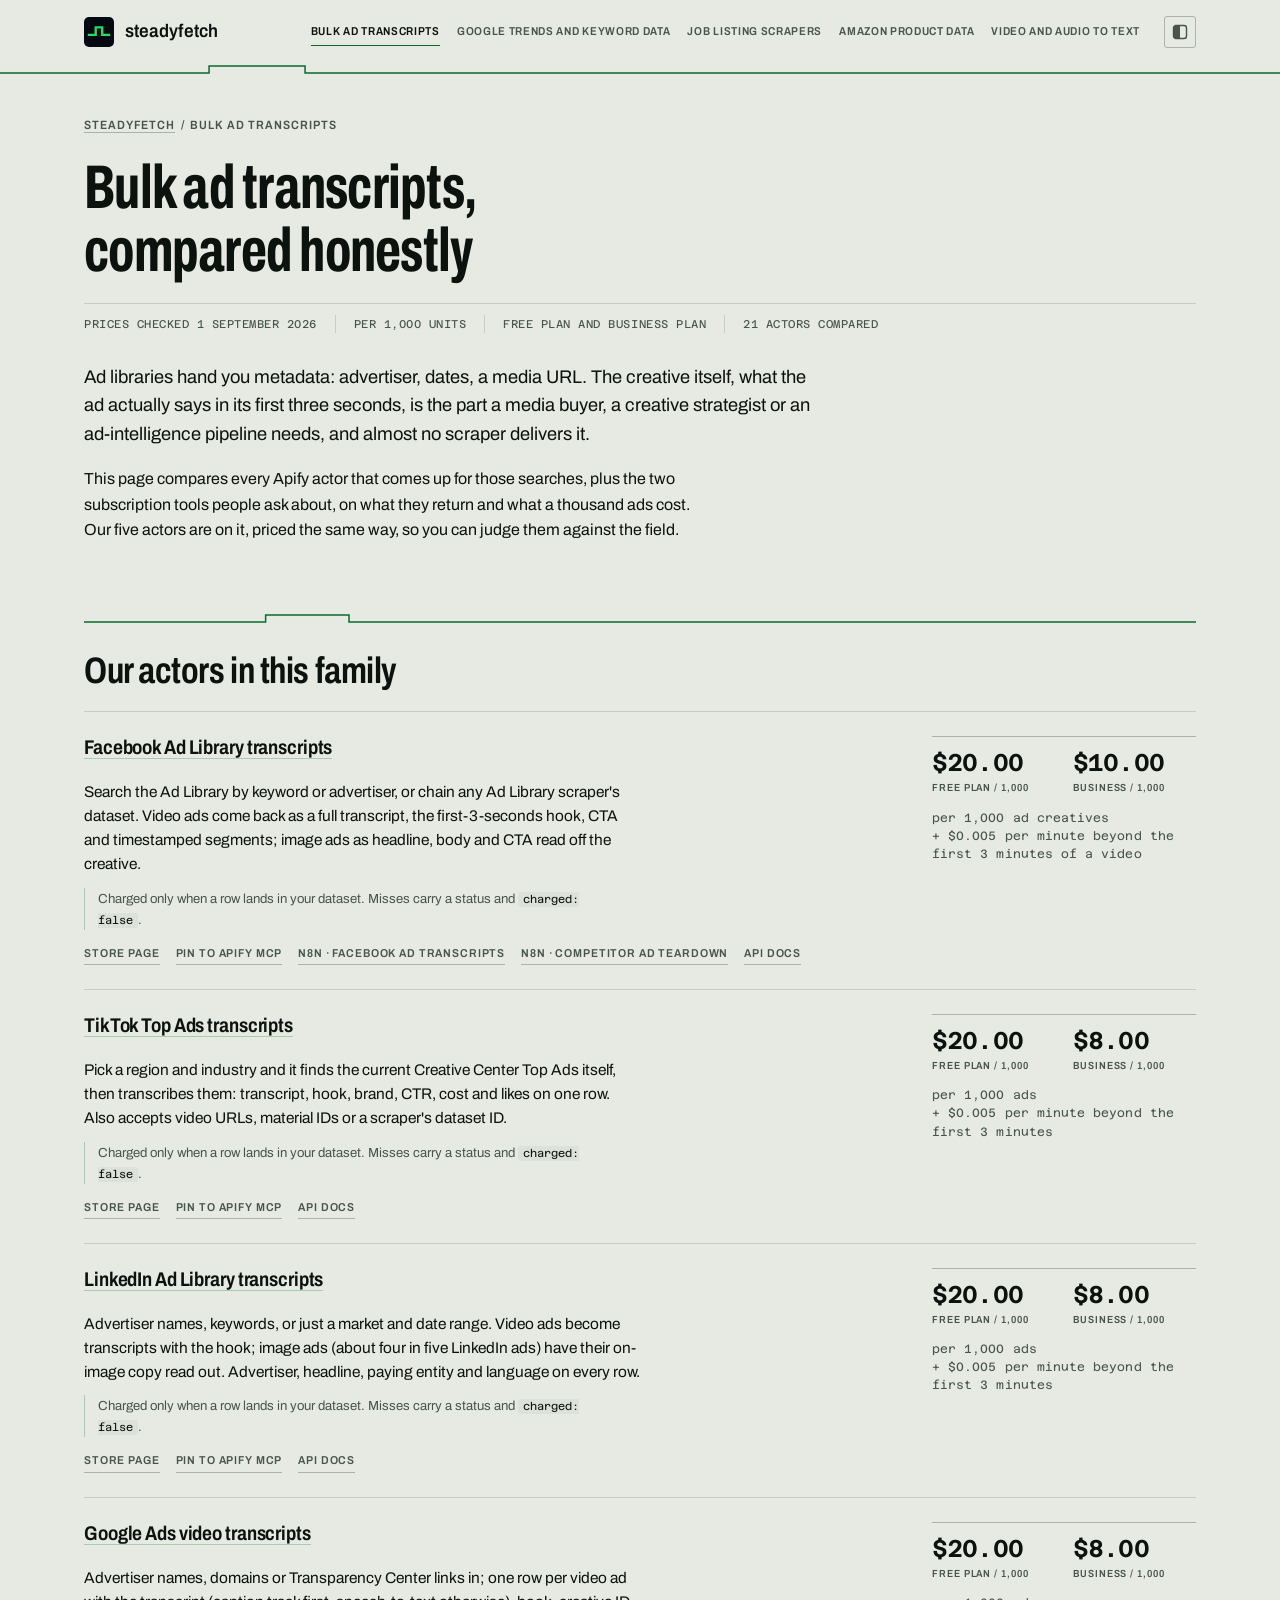
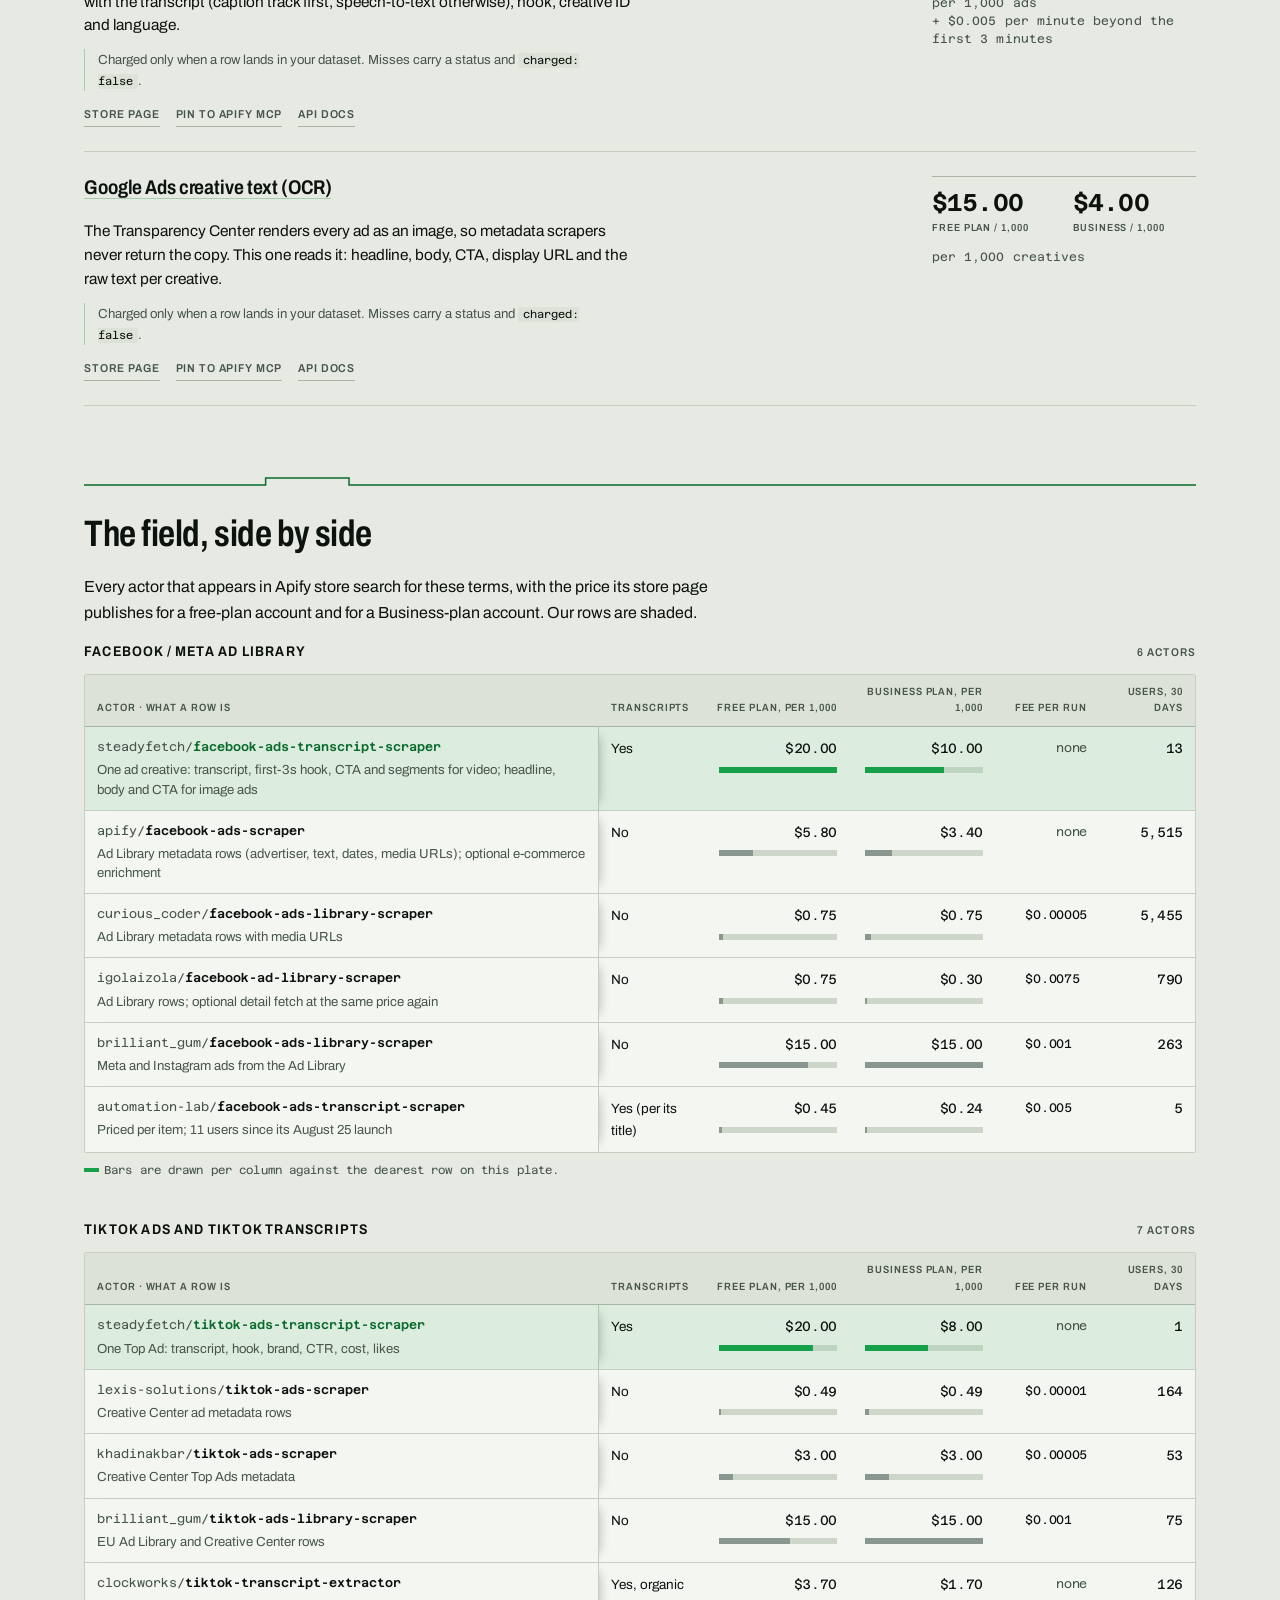
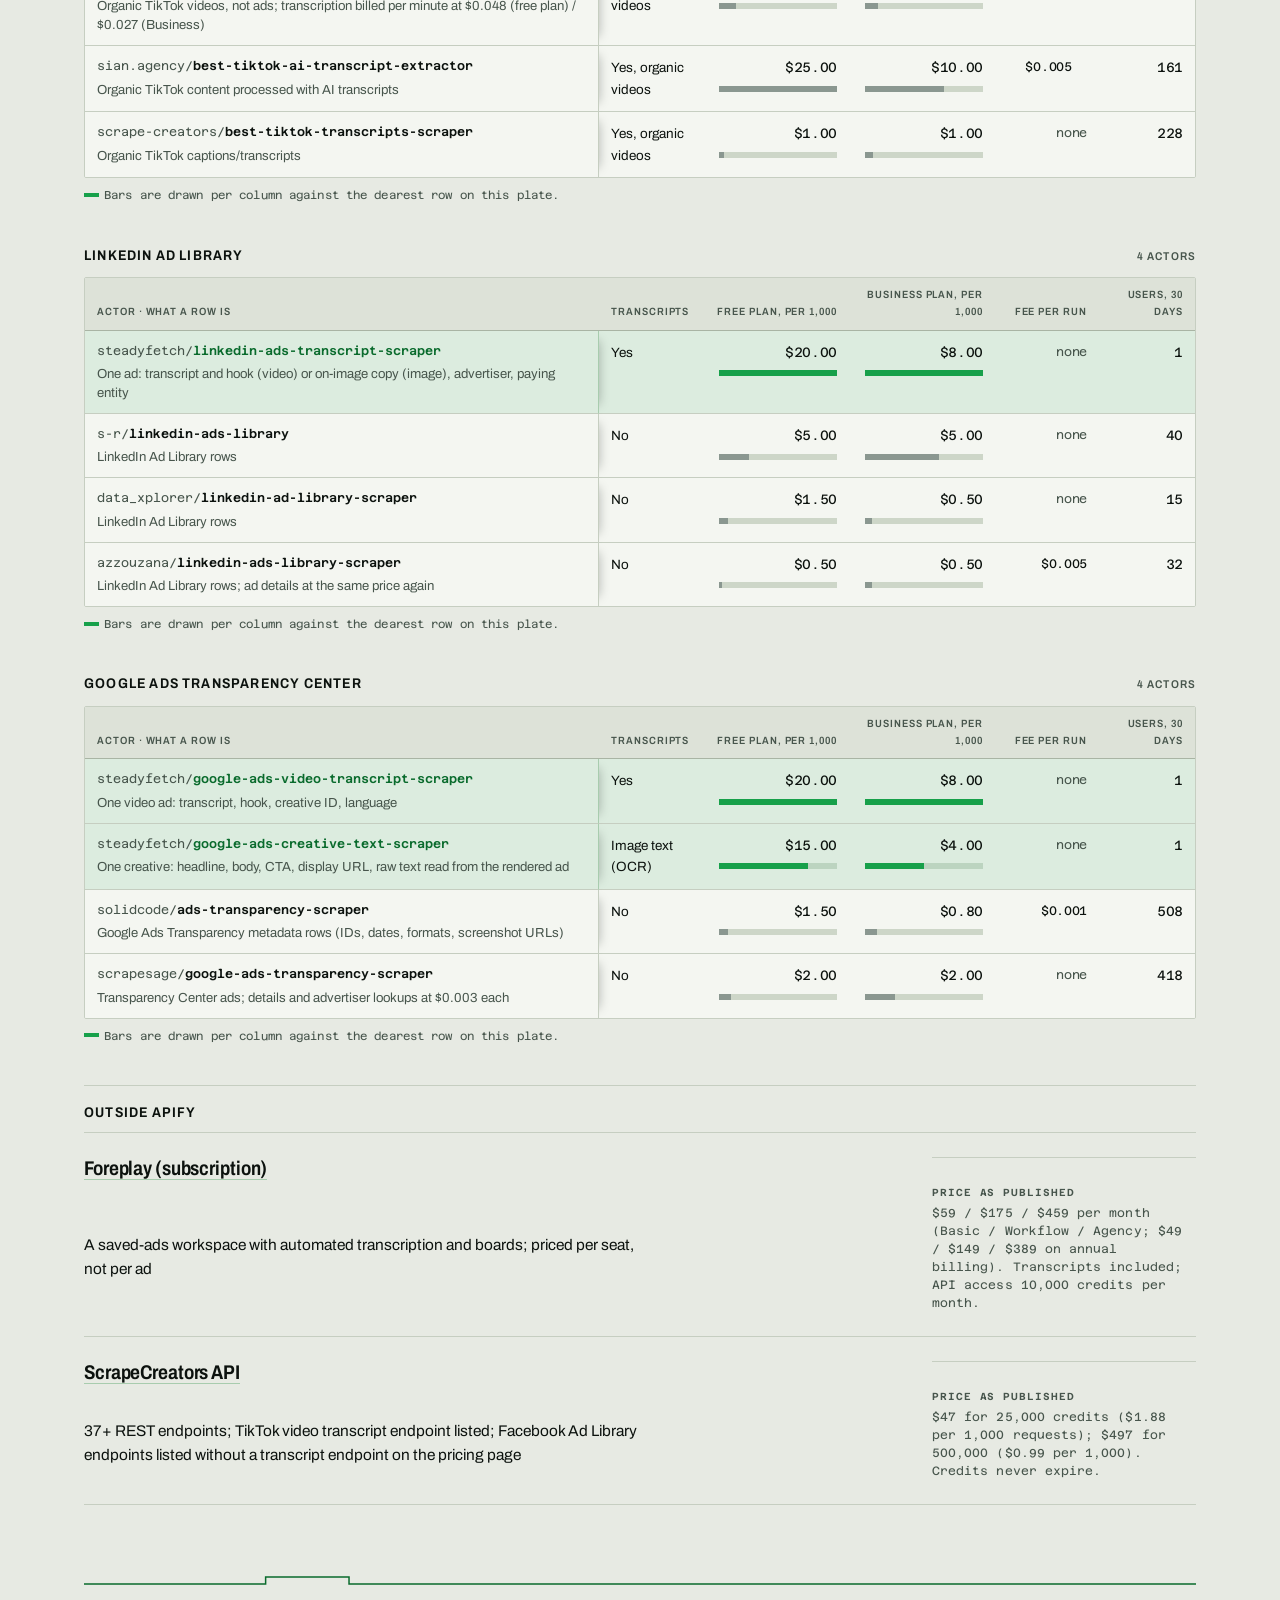
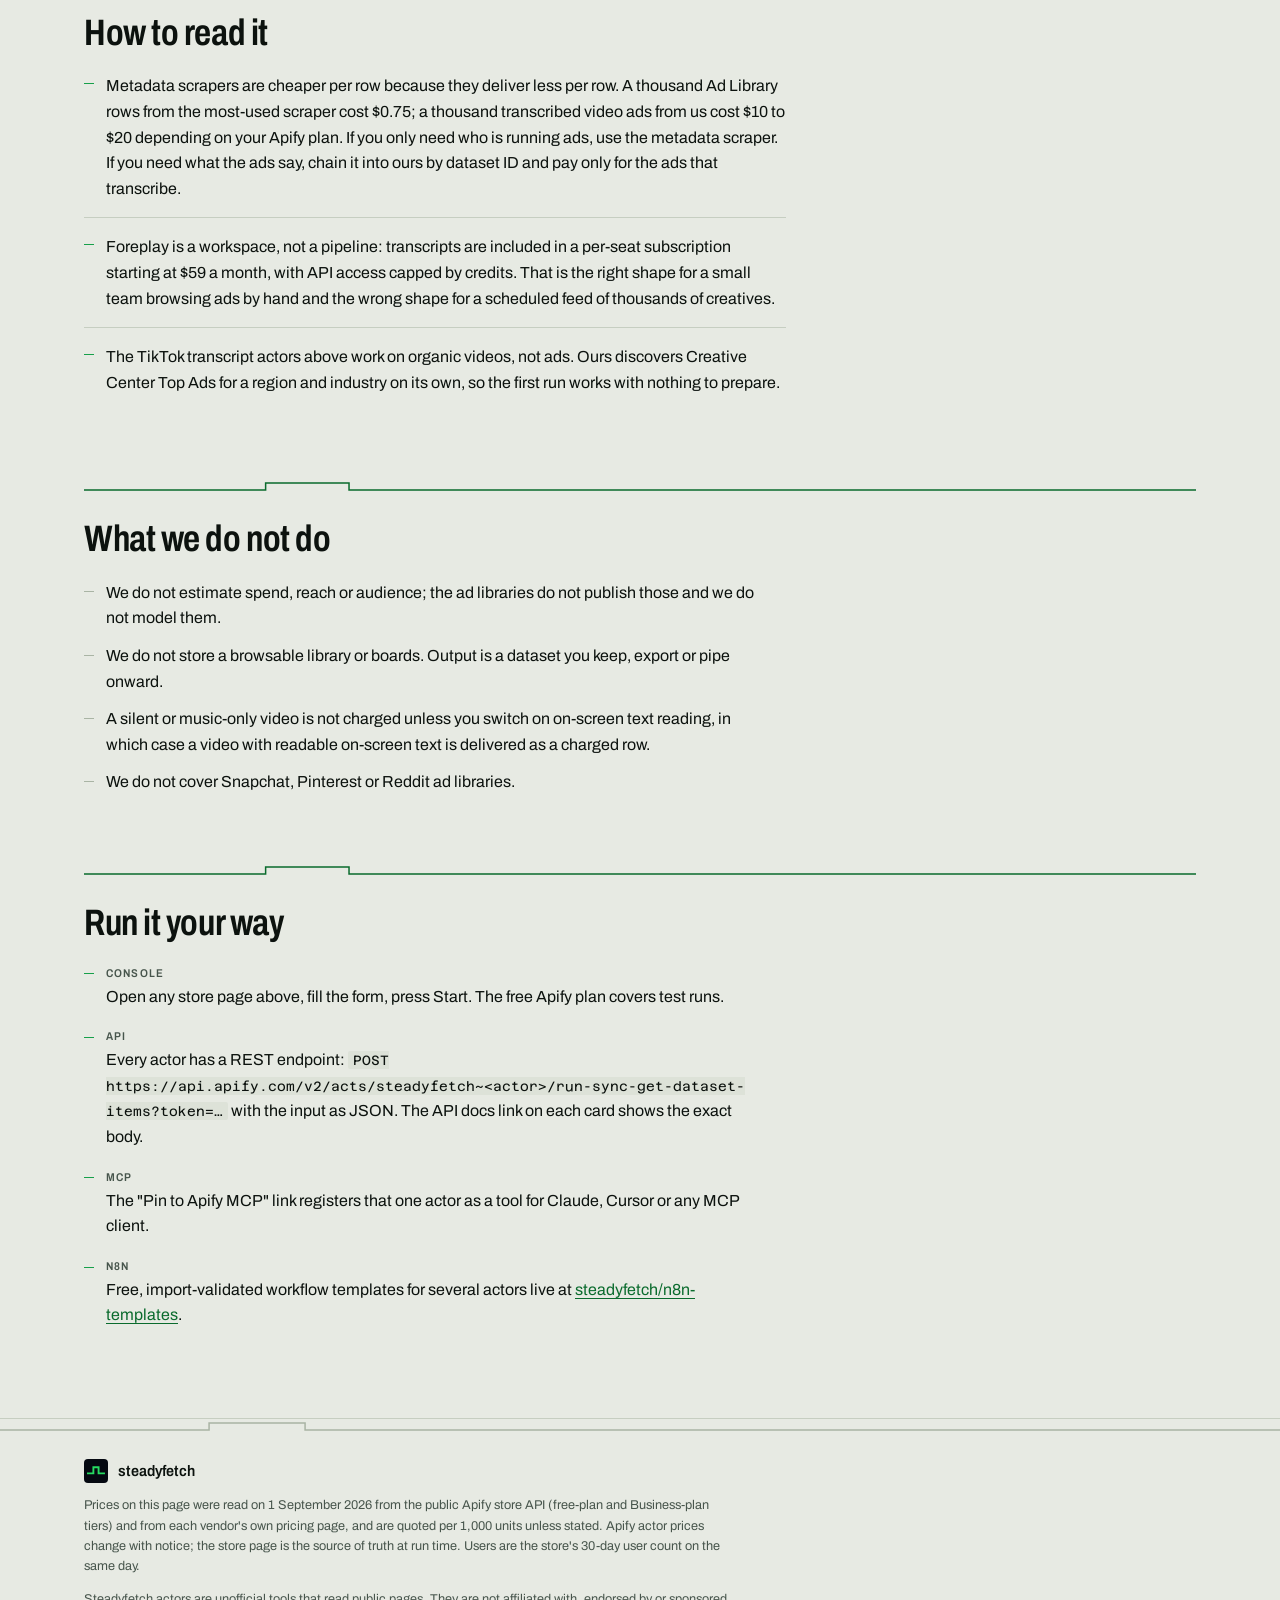
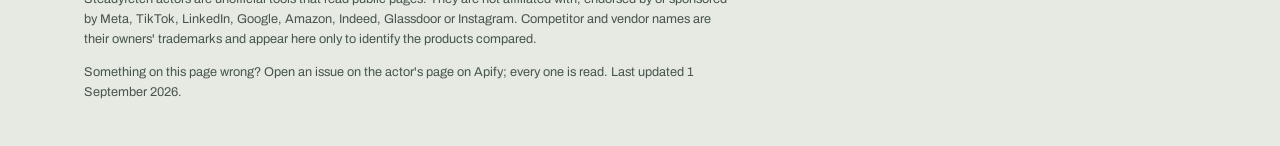
==== commit 1797366e: "Zero layout shift, honest plate totals, name-first ledger rows Three findings from the finish review" ====
--- a/ad-transcripts/index.html
+++ b/ad-transcripts/index.html
@@ -24,7 +24,8 @@
 <script>try{var t=localStorage.getItem("sf-theme");if(t==="dark"||t==="light")document.documentElement.setAttribute("data-theme",t)}catch(e){}</script>
 <link rel="preconnect" href="https://fonts.googleapis.com">
 <link rel="preconnect" href="https://fonts.gstatic.com" crossorigin>
-<link rel="stylesheet" href="https://fonts.googleapis.com/css2?family=Archivo:wdth,wght@62..125,400..700&family=Azeret+Mono:wght@400;600&display=swap">
+<link rel="stylesheet" href="https://fonts.googleapis.com/css2?family=Archivo:wdth,wght@62..125,400..700&display=optional">
+<link rel="stylesheet" href="https://fonts.googleapis.com/css2?family=Azeret+Mono:wght@400;600&display=swap">
 <link rel="stylesheet" href="/style.css">
 <script type="application/ld+json">{"@context":"https://schema.org","@type":"WebPage","name":"Bulk ad transcripts: Facebook, TikTok, LinkedIn and Google Ads scrapers compared","description":"Which tools turn competitor ads into transcripts and hooks in bulk, what each one returns, and what a thousand ads cost on Apify, Foreplay and ScrapeCreators. Prices checked 1 September 2026.","url":"https://steadyfetch.com/ad-transcripts/","dateModified":"2026-09-01","isPartOf":{"@type":"WebSite","name":"Steadyfetch","url":"https://steadyfetch.com"},"about":[{"@type":"SoftwareApplication","name":"Facebook Ad Library transcripts","url":"https://apify.com/steadyfetch/facebook-ads-transcript-scraper","applicationCategory":"DeveloperApplication","offers":{"@type":"Offer","price":0.02,"priceCurrency":"USD","description":"per ad creative, free plan"}},{"@type":"SoftwareApplication","name":"TikTok Top Ads transcripts","url":"https://apify.com/steadyfetch/tiktok-ads-transcript-scraper","applicationCategory":"DeveloperApplication","offers":{"@type":"Offer","price":0.02,"priceCurrency":"USD","description":"per ad, free plan"}},{"@type":"SoftwareApplication","name":"LinkedIn Ad Library transcripts","url":"https://apify.com/steadyfetch/linkedin-ads-transcript-scraper","applicationCategory":"DeveloperApplication","offers":{"@type":"Offer","price":0.02,"priceCurrency":"USD","description":"per ad, free plan"}},{"@type":"SoftwareApplication","name":"Google Ads video transcripts","url":"https://apify.com/steadyfetch/google-ads-video-transcript-scraper","applicationCategory":"DeveloperApplication","offers":{"@type":"Offer","price":0.02,"priceCurrency":"USD","description":"per ad, free plan"}},{"@type":"SoftwareApplication","name":"Google Ads creative text (OCR)","url":"https://apify.com/steadyfetch/google-ads-creative-text-scraper","applicationCategory":"DeveloperApplication","offers":{"@type":"Offer","price":0.015,"priceCurrency":"USD","description":"per creative, free plan"}}]}</script>
 </head>
@@ -63,68 +64,68 @@
 <section class="section"><svg class="pulse" viewBox="0 0 1200 14" preserveAspectRatio="none" aria-hidden="true" focusable="false"><path d="M0 11H196V4H286V11H1200"/></svg>
 <h2>Our actors in this family</h2>
 <div class="ledger"><article class="act" id="facebook-ads-transcript-scraper">
-<div class="act-main">
 <h3><a href="https://apify.com/steadyfetch/facebook-ads-transcript-scraper">Facebook Ad Library transcripts</a></h3>
-<p class="returns">Search the Ad Library by keyword or advertiser, or chain any Ad Library scraper's dataset. Video ads come back as a full transcript, the first-3-seconds hook, CTA and timestamped segments; image ads as headline, body and CTA read off the creative.</p>
-<p class="law">Charged only when a row lands in your dataset. Misses carry a status and <code>charged: false</code>.</p>
-<p class="links"><a href="https://apify.com/steadyfetch/facebook-ads-transcript-scraper">Store page</a> <a href="https://mcp.apify.com?tools=steadyfetch/facebook-ads-transcript-scraper">Pin to Apify MCP</a> <a href="https://github.com/steadyfetch/n8n-templates/blob/master/facebook-ad-transcripts.workflow.json">n8n · facebook ad transcripts</a> <a href="https://github.com/steadyfetch/n8n-templates/blob/master/competitor-ad-teardown.workflow.json">n8n · competitor ad teardown</a> <a href="https://apify.com/steadyfetch/facebook-ads-transcript-scraper/api">API docs</a></p>
-</div>
 <div class="meter">
 <div><b>$20.00</b><span class="label">Free plan / 1,000</span></div>
 <div><b>$10.00</b><span class="label">Business / 1,000</span></div>
 <p class="unitline">per 1,000 ad creatives<span class="ext">+ $0.005 per minute beyond the first 3 minutes of a video</span></p>
 </div>
+<div class="act-main">
+<p class="returns">Search the Ad Library by keyword or advertiser, or chain any Ad Library scraper's dataset. Video ads come back as a full transcript, the first-3-seconds hook, CTA and timestamped segments; image ads as headline, body and CTA read off the creative.</p>
+<p class="law">Charged only when a row lands in your dataset. Misses carry a status and <code>charged: false</code>.</p>
+<p class="links"><a href="https://apify.com/steadyfetch/facebook-ads-transcript-scraper">Store page</a> <a href="https://mcp.apify.com?tools=steadyfetch/facebook-ads-transcript-scraper">Pin to Apify MCP</a> <a href="https://github.com/steadyfetch/n8n-templates/blob/master/facebook-ad-transcripts.workflow.json">n8n · facebook ad transcripts</a> <a href="https://github.com/steadyfetch/n8n-templates/blob/master/competitor-ad-teardown.workflow.json">n8n · competitor ad teardown</a> <a href="https://apify.com/steadyfetch/facebook-ads-transcript-scraper/api">API docs</a></p>
+</div>
 </article>
 <article class="act" id="tiktok-ads-transcript-scraper">
-<div class="act-main">
 <h3><a href="https://apify.com/steadyfetch/tiktok-ads-transcript-scraper">TikTok Top Ads transcripts</a></h3>
-<p class="returns">Pick a region and industry and it finds the current Creative Center Top Ads itself, then transcribes them: transcript, hook, brand, CTR, cost and likes on one row. Also accepts video URLs, material IDs or a scraper's dataset ID.</p>
-<p class="law">Charged only when a row lands in your dataset. Misses carry a status and <code>charged: false</code>.</p>
-<p class="links"><a href="https://apify.com/steadyfetch/tiktok-ads-transcript-scraper">Store page</a> <a href="https://mcp.apify.com?tools=steadyfetch/tiktok-ads-transcript-scraper">Pin to Apify MCP</a> <a href="https://apify.com/steadyfetch/tiktok-ads-transcript-scraper/api">API docs</a></p>
-</div>
 <div class="meter">
 <div><b>$20.00</b><span class="label">Free plan / 1,000</span></div>
 <div><b>$8.00</b><span class="label">Business / 1,000</span></div>
 <p class="unitline">per 1,000 ads<span class="ext">+ $0.005 per minute beyond the first 3 minutes</span></p>
 </div>
+<div class="act-main">
+<p class="returns">Pick a region and industry and it finds the current Creative Center Top Ads itself, then transcribes them: transcript, hook, brand, CTR, cost and likes on one row. Also accepts video URLs, material IDs or a scraper's dataset ID.</p>
+<p class="law">Charged only when a row lands in your dataset. Misses carry a status and <code>charged: false</code>.</p>
+<p class="links"><a href="https://apify.com/steadyfetch/tiktok-ads-transcript-scraper">Store page</a> <a href="https://mcp.apify.com?tools=steadyfetch/tiktok-ads-transcript-scraper">Pin to Apify MCP</a> <a href="https://apify.com/steadyfetch/tiktok-ads-transcript-scraper/api">API docs</a></p>
+</div>
 </article>
 <article class="act" id="linkedin-ads-transcript-scraper">
-<div class="act-main">
 <h3><a href="https://apify.com/steadyfetch/linkedin-ads-transcript-scraper">LinkedIn Ad Library transcripts</a></h3>
-<p class="returns">Advertiser names, keywords, or just a market and date range. Video ads become transcripts with the hook; image ads (about four in five LinkedIn ads) have their on-image copy read out. Advertiser, headline, paying entity and language on every row.</p>
-<p class="law">Charged only when a row lands in your dataset. Misses carry a status and <code>charged: false</code>.</p>
-<p class="links"><a href="https://apify.com/steadyfetch/linkedin-ads-transcript-scraper">Store page</a> <a href="https://mcp.apify.com?tools=steadyfetch/linkedin-ads-transcript-scraper">Pin to Apify MCP</a> <a href="https://apify.com/steadyfetch/linkedin-ads-transcript-scraper/api">API docs</a></p>
-</div>
 <div class="meter">
 <div><b>$20.00</b><span class="label">Free plan / 1,000</span></div>
 <div><b>$8.00</b><span class="label">Business / 1,000</span></div>
 <p class="unitline">per 1,000 ads<span class="ext">+ $0.005 per minute beyond the first 3 minutes</span></p>
 </div>
+<div class="act-main">
+<p class="returns">Advertiser names, keywords, or just a market and date range. Video ads become transcripts with the hook; image ads (about four in five LinkedIn ads) have their on-image copy read out. Advertiser, headline, paying entity and language on every row.</p>
+<p class="law">Charged only when a row lands in your dataset. Misses carry a status and <code>charged: false</code>.</p>
+<p class="links"><a href="https://apify.com/steadyfetch/linkedin-ads-transcript-scraper">Store page</a> <a href="https://mcp.apify.com?tools=steadyfetch/linkedin-ads-transcript-scraper">Pin to Apify MCP</a> <a href="https://apify.com/steadyfetch/linkedin-ads-transcript-scraper/api">API docs</a></p>
+</div>
 </article>
 <article class="act" id="google-ads-video-transcript-scraper">
-<div class="act-main">
 <h3><a href="https://apify.com/steadyfetch/google-ads-video-transcript-scraper">Google Ads video transcripts</a></h3>
-<p class="returns">Advertiser names, domains or Transparency Center links in; one row per video ad with the transcript (caption track first, speech-to-text otherwise), hook, creative ID and language.</p>
-<p class="law">Charged only when a row lands in your dataset. Misses carry a status and <code>charged: false</code>.</p>
-<p class="links"><a href="https://apify.com/steadyfetch/google-ads-video-transcript-scraper">Store page</a> <a href="https://mcp.apify.com?tools=steadyfetch/google-ads-video-transcript-scraper">Pin to Apify MCP</a> <a href="https://apify.com/steadyfetch/google-ads-video-transcript-scraper/api">API docs</a></p>
-</div>
 <div class="meter">
 <div><b>$20.00</b><span class="label">Free plan / 1,000</span></div>
 <div><b>$8.00</b><span class="label">Business / 1,000</span></div>
 <p class="unitline">per 1,000 ads<span class="ext">+ $0.005 per minute beyond the first 3 minutes</span></p>
 </div>
+<div class="act-main">
+<p class="returns">Advertiser names, domains or Transparency Center links in; one row per video ad with the transcript (caption track first, speech-to-text otherwise), hook, creative ID and language.</p>
+<p class="law">Charged only when a row lands in your dataset. Misses carry a status and <code>charged: false</code>.</p>
+<p class="links"><a href="https://apify.com/steadyfetch/google-ads-video-transcript-scraper">Store page</a> <a href="https://mcp.apify.com?tools=steadyfetch/google-ads-video-transcript-scraper">Pin to Apify MCP</a> <a href="https://apify.com/steadyfetch/google-ads-video-transcript-scraper/api">API docs</a></p>
+</div>
 </article>
 <article class="act" id="google-ads-creative-text-scraper">
-<div class="act-main">
 <h3><a href="https://apify.com/steadyfetch/google-ads-creative-text-scraper">Google Ads creative text (OCR)</a></h3>
-<p class="returns">The Transparency Center renders every ad as an image, so metadata scrapers never return the copy. This one reads it: headline, body, CTA, display URL and the raw text per creative.</p>
-<p class="law">Charged only when a row lands in your dataset. Misses carry a status and <code>charged: false</code>.</p>
-<p class="links"><a href="https://apify.com/steadyfetch/google-ads-creative-text-scraper">Store page</a> <a href="https://mcp.apify.com?tools=steadyfetch/google-ads-creative-text-scraper">Pin to Apify MCP</a> <a href="https://apify.com/steadyfetch/google-ads-creative-text-scraper/api">API docs</a></p>
-</div>
 <div class="meter">
 <div><b>$15.00</b><span class="label">Free plan / 1,000</span></div>
 <div><b>$4.00</b><span class="label">Business / 1,000</span></div>
 <p class="unitline">per 1,000 creatives</p>
+</div>
+<div class="act-main">
+<p class="returns">The Transparency Center renders every ad as an image, so metadata scrapers never return the copy. This one reads it: headline, body, CTA, display URL and the raw text per creative.</p>
+<p class="law">Charged only when a row lands in your dataset. Misses carry a status and <code>charged: false</code>.</p>
+<p class="links"><a href="https://apify.com/steadyfetch/google-ads-creative-text-scraper">Store page</a> <a href="https://mcp.apify.com?tools=steadyfetch/google-ads-creative-text-scraper">Pin to Apify MCP</a> <a href="https://apify.com/steadyfetch/google-ads-creative-text-scraper/api">API docs</a></p>
 </div>
 </article></div>
 </section>
@@ -321,18 +322,14 @@
 </section>
 <h3 class="outside">Outside Apify</h3>
 <div class="ledger"><article class="act vendor">
-<div class="act-main">
 <h3><a href="https://www.foreplay.co/pricing" rel="nofollow">Foreplay (subscription)</a></h3>
-<p class="returns">A saved-ads workspace with automated transcription and boards; priced per seat, not per ad</p>
-</div>
 <div class="meter"><p class="unitline"><span class="label">Price as published</span>$59 / $175 / $459 per month (Basic / Workflow / Agency; $49 / $149 / $389 on annual billing). Transcripts included; API access 10,000 credits per month.</p></div>
+<div class="act-main"><p class="returns">A saved-ads workspace with automated transcription and boards; priced per seat, not per ad</p></div>
 </article>
 <article class="act vendor">
-<div class="act-main">
 <h3><a href="https://scrapecreators.com/" rel="nofollow">ScrapeCreators API</a></h3>
-<p class="returns">37+ REST endpoints; TikTok video transcript endpoint listed; Facebook Ad Library endpoints listed without a transcript endpoint on the pricing page</p>
-</div>
 <div class="meter"><p class="unitline"><span class="label">Price as published</span>$47 for 25,000 credits ($1.88 per 1,000 requests); $497 for 500,000 ($0.99 per 1,000). Credits never expire.</p></div>
+<div class="act-main"><p class="returns">37+ REST endpoints; TikTok video transcript endpoint listed; Facebook Ad Library endpoints listed without a transcript endpoint on the pricing page</p></div>
 </article></div>
 </section>
 
--- a/style.css
+++ b/style.css
@@ -12,6 +12,16 @@
   font-family: "Archivo Fallback";
   src: local("Arial"), local("Helvetica Neue"), local("Liberation Sans");
   size-adjust: 98.7%; ascent-override: 87.8%; descent-override: 21%; line-gap-override: 0%;
+}
+@font-face {
+  font-family: "Archivo Cond Fallback";        /* h1: Archivo wght 700 wdth 66 */
+  src: local("Arial Narrow Bold"), local("Liberation Sans Narrow Bold"), local("Arial Bold"), local("Arial");
+  size-adjust: 70.5%; ascent-override: 124.5%; descent-override: 29.8%; line-gap-override: 0%;
+}
+@font-face {
+  font-family: "Archivo Cond2 Fallback";       /* h2: Archivo wght 650 wdth 76 */
+  src: local("Arial Narrow Bold"), local("Liberation Sans Narrow Bold"), local("Arial Bold"), local("Arial");
+  size-adjust: 77.7%; ascent-override: 113%; descent-override: 27%; line-gap-override: 0%;
 }
 @font-face {
   font-family: "Azeret Fallback";
@@ -42,6 +52,8 @@
   --step: 1.5px;
   --sans: Archivo, "Archivo Fallback", "Helvetica Neue", Helvetica, Arial, sans-serif;
   --mono: "Azeret Mono", "Azeret Fallback", ui-monospace, SFMono-Regular, Menlo, Consolas, monospace;
+  --display: Archivo, "Archivo Cond Fallback", "Arial Narrow", Arial, sans-serif;
+  --display-2: Archivo, "Archivo Cond2 Fallback", "Arial Narrow", Arial, sans-serif;
   --ease: cubic-bezier(.16, 1, .3, 1);
   color-scheme: light;
 }
@@ -169,9 +181,10 @@
 .crumbs .sep { color: var(--ink-2); padding: 0 .45em; }
 
 h1 {
+  font-family: var(--display);
   font-size: clamp(2.15rem, 5.1vw, 3.85rem);
   font-weight: 700; font-stretch: 66%; letter-spacing: -.012em;
-  line-height: 1.02; margin: 0 0 20px; text-wrap: balance; max-width: 16ch;
+  line-height: 1.02; margin: 0 0 20px; text-wrap: balance; max-width: 27rem;
 }
 
 /* the collection stamp — what was measured, from where, when */
@@ -190,9 +203,10 @@
 p { max-width: 70ch; margin: 0 0 16px; }
 
 h2 {
+  font-family: var(--display-2);
   font-size: clamp(1.5rem, 3vw, 2.3rem);
   font-weight: 650; font-stretch: 76%; letter-spacing: -.012em;
-  line-height: 1.1; margin: 0 0 20px; max-width: 24ch;
+  line-height: 1.1; margin: 0 0 20px; max-width: 36rem;
 }
 .section { margin-top: 68px; }
 .section > .pulse { margin-bottom: 26px; }
@@ -210,9 +224,13 @@
 .ledger { border-top: 1px solid var(--rule); }
 .act, .fam {
   display: grid; grid-template-columns: minmax(0, 1fr) 264px;
+  grid-template-areas: "name meter" "main meter";
   gap: 10px 36px; align-items: start;
   padding: 24px 0; border-bottom: 1px solid var(--rule);
 }
+.act > h3, .fam > h2 { grid-area: name; }
+.act > .act-main, .fam > .act-main { grid-area: main; }
+.act > .meter, .fam > .meter { grid-area: meter; }
 .act-main > :last-child { margin-bottom: 0; }
 .act h3, .fam h2 {
   margin: 0 0 10px; font-size: 1.24rem; font-weight: 650; font-stretch: 84%;
@@ -411,8 +429,8 @@
 
 /* ---------- narrow ---------- */
 @media (max-width: 900px) {
-  .act, .fam { grid-template-columns: 1fr; gap: 16px; }
-  .act .meter, .fam .meter { order: -1; border-top: 0; padding-top: 0; }
+  .act, .fam { grid-template-columns: 1fr; grid-template-areas: "name" "meter" "main"; gap: 14px; }
+  .act > .meter, .fam > .meter { border-top: 0; padding-top: 0; }
   .meter { max-width: 420px; }
 }
 
@@ -450,12 +468,17 @@
   .act, .fam { padding: 20px 0; }
   .meter b { font-size: 1.34rem; }
 
+  /* the plate runs to the page edge on a phone: gutters cost the reader a whole column */
+  .plate-scroll {
+    margin-left: -18px; margin-right: -18px;
+    border-left: 0; border-right: 0; border-radius: 0;
+  }
   col.c-tx { width: 68px; }
-  col.c-n { width: 116px; }
-  col.c-fee { width: 92px; }
-  col.c-u { width: 76px; }
-  table { min-width: 574px; }
-  .plate-scroll.has-tx table { min-width: 642px; }
+  col.c-n { width: 112px; }
+  col.c-fee { width: 88px; }
+  col.c-u { width: 72px; }
+  table { min-width: 624px; }
+  .plate-scroll.has-tx table { min-width: 628px; }
   tbody th, tbody td { padding: 9px 9px; }
   thead th { padding: 8px 9px; font-size: .62rem; letter-spacing: .07em; }
   .bi { font-size: .735rem; }
@@ -464,16 +487,19 @@
   .gauge { width: 94px; height: 5px; }
 }
 
-/* both prices readable before the first swipe */
+/* both prices readable before the first swipe:
+   132 + 52 + 94 + 94 = 372, which still clears a 15px classic scrollbar at 390 */
 @media (max-width: 480px) {
-  col.c-tx { width: 58px; }
-  col.c-n { width: 96px; }
-  col.c-fee { width: 80px; }
-  col.c-u { width: 66px; }
-  table { min-width: 478px; }
-  .plate-scroll.has-tx table { min-width: 536px; }
-  .gauge { width: 74px; }
+  col.c-tx { width: 52px; }
+  col.c-n { width: 94px; }
+  col.c-fee { width: 78px; }
+  col.c-u { width: 64px; }
+  table { min-width: 462px; }
+  .plate-scroll.has-tx table { min-width: 514px; }
+  .gauge { width: 70px; }
   td.tx { font-size: .78rem; }
+  tbody th, tbody td { padding: 9px 8px; }
+  thead th { padding: 8px 8px; }
 }
 
 @media (prefers-reduced-motion: reduce) {
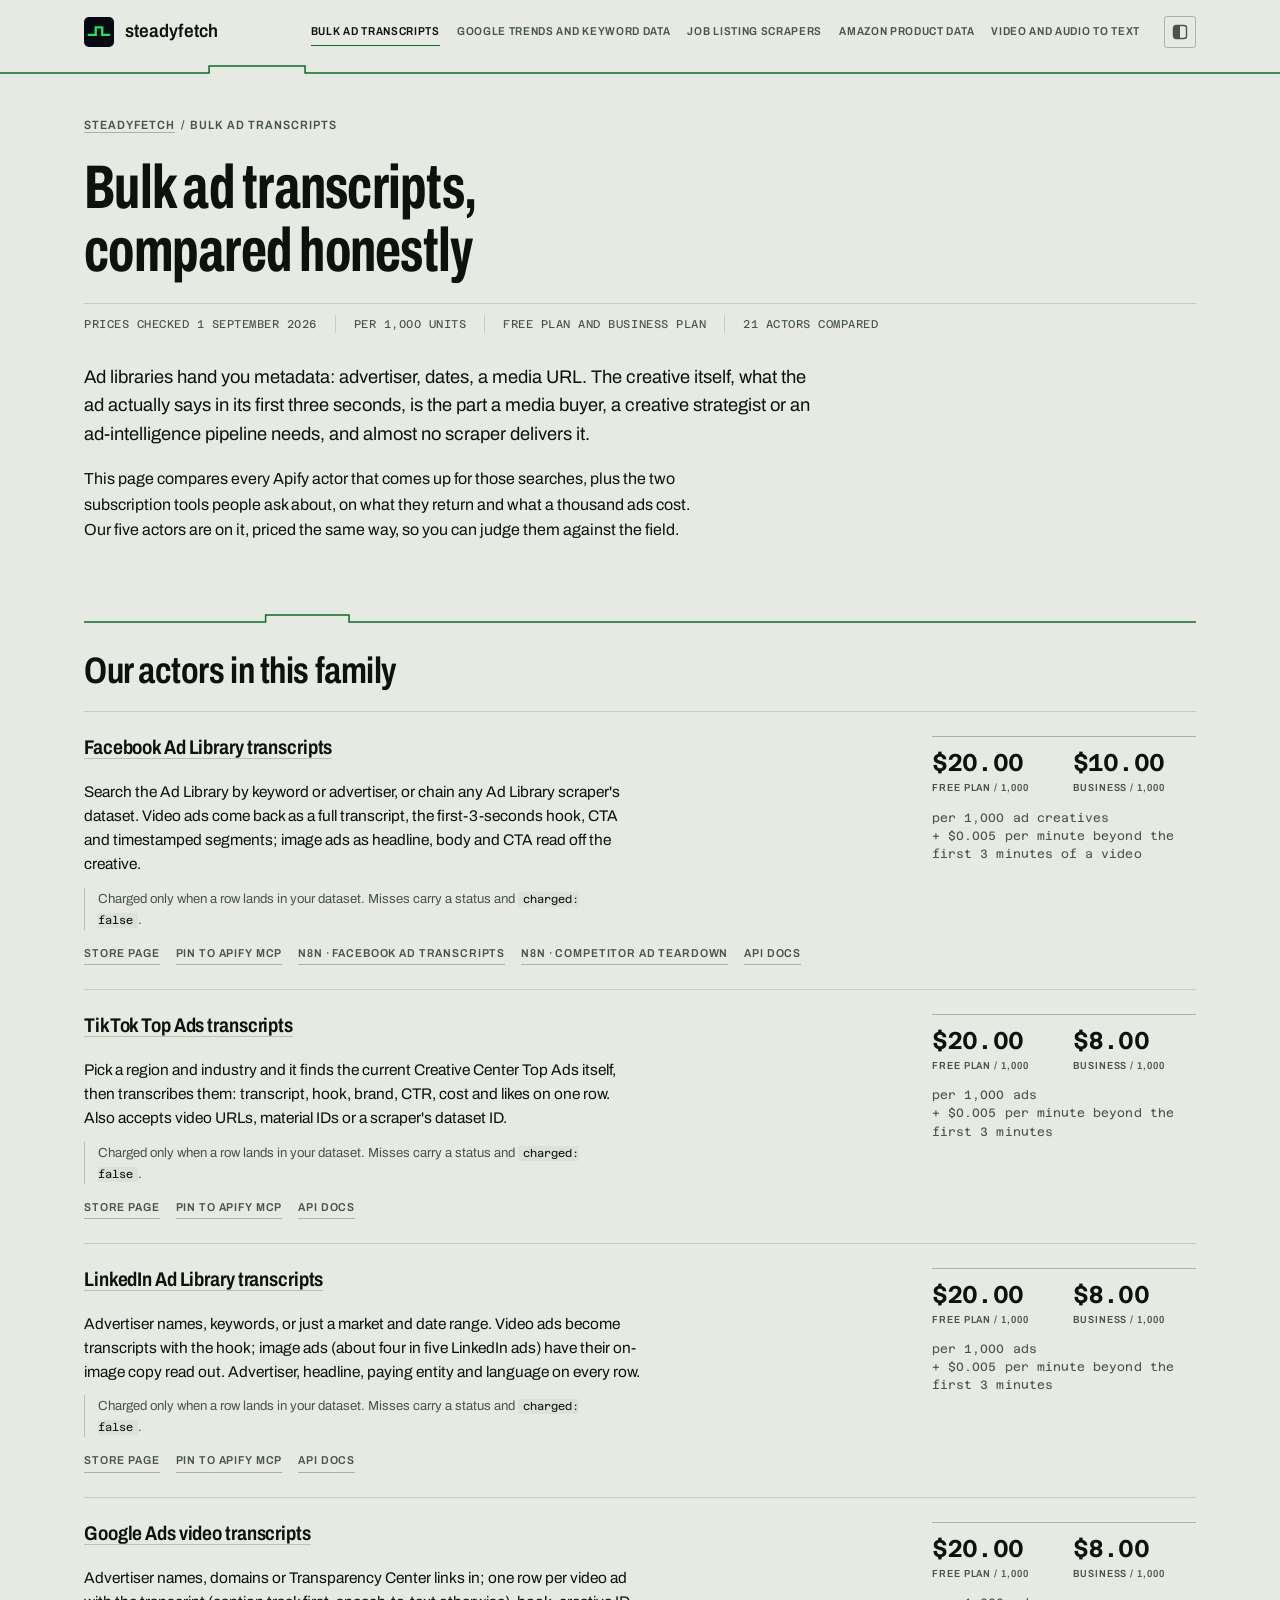
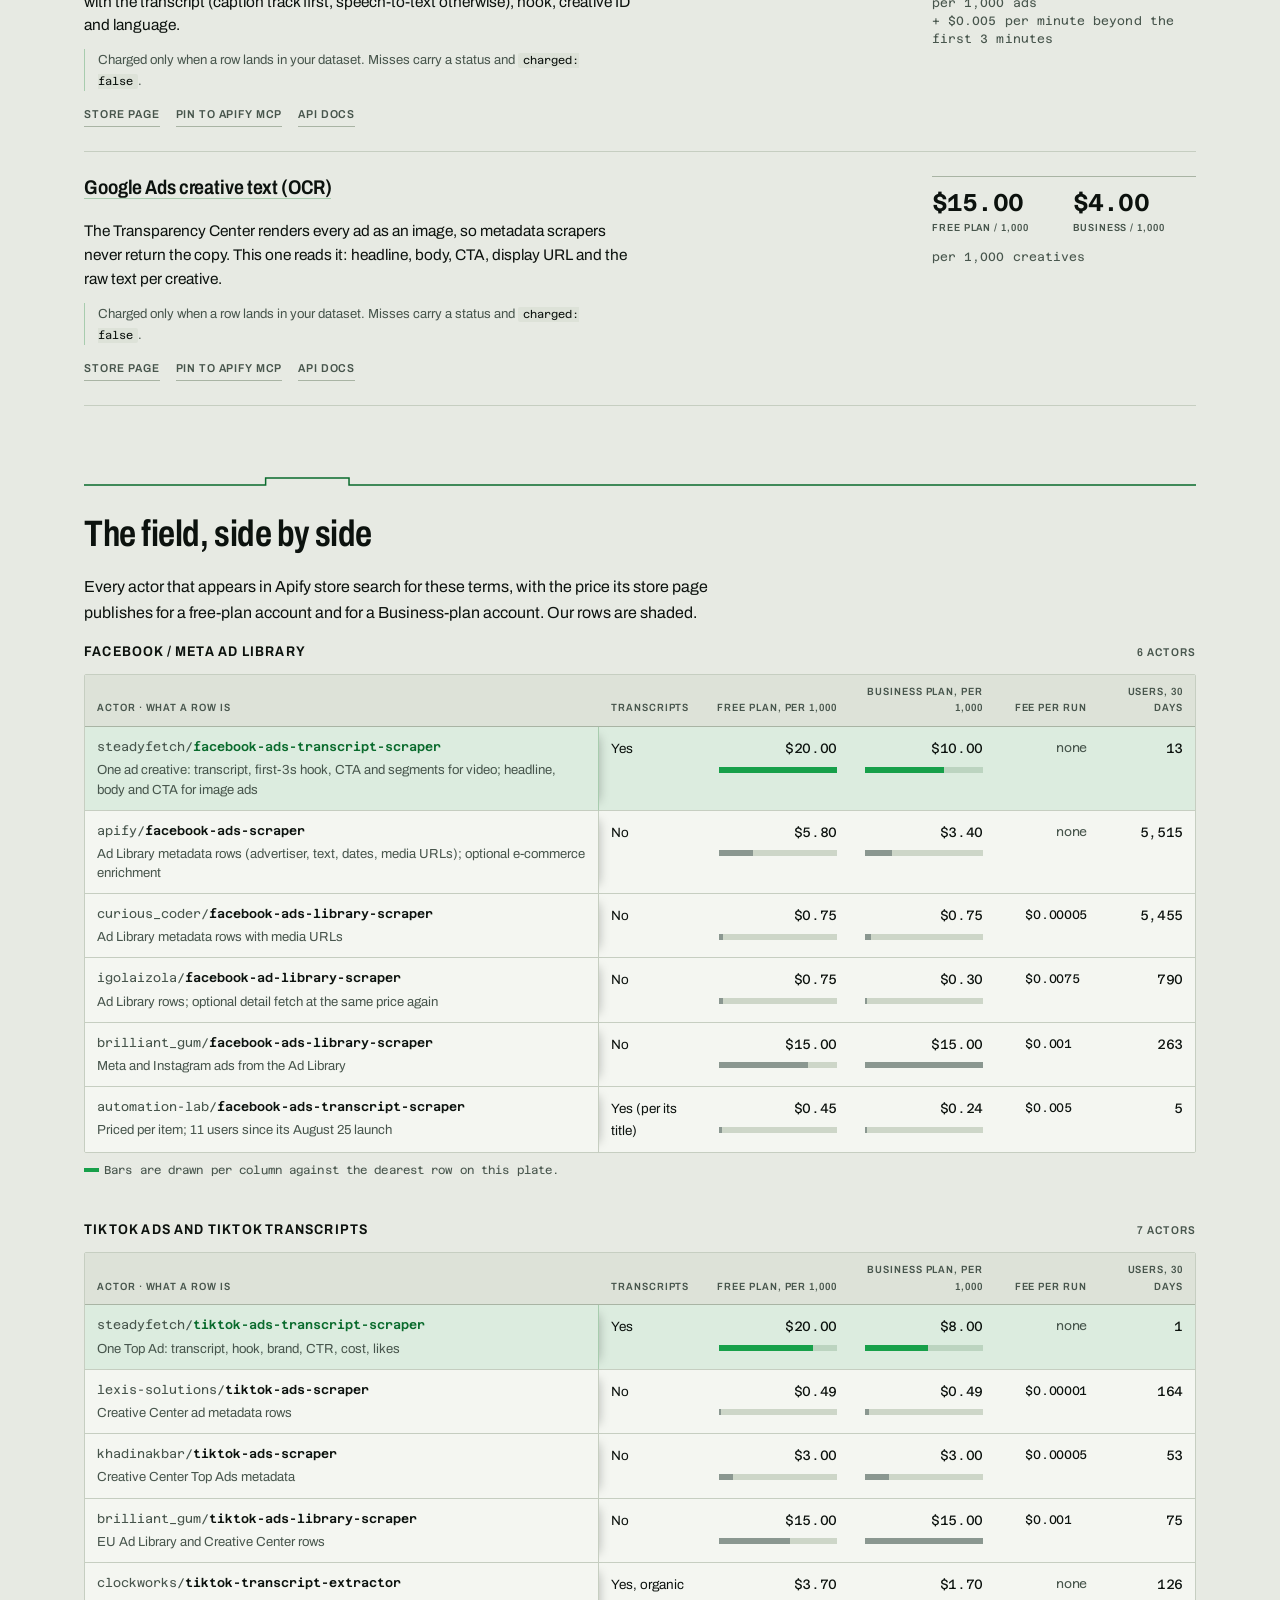
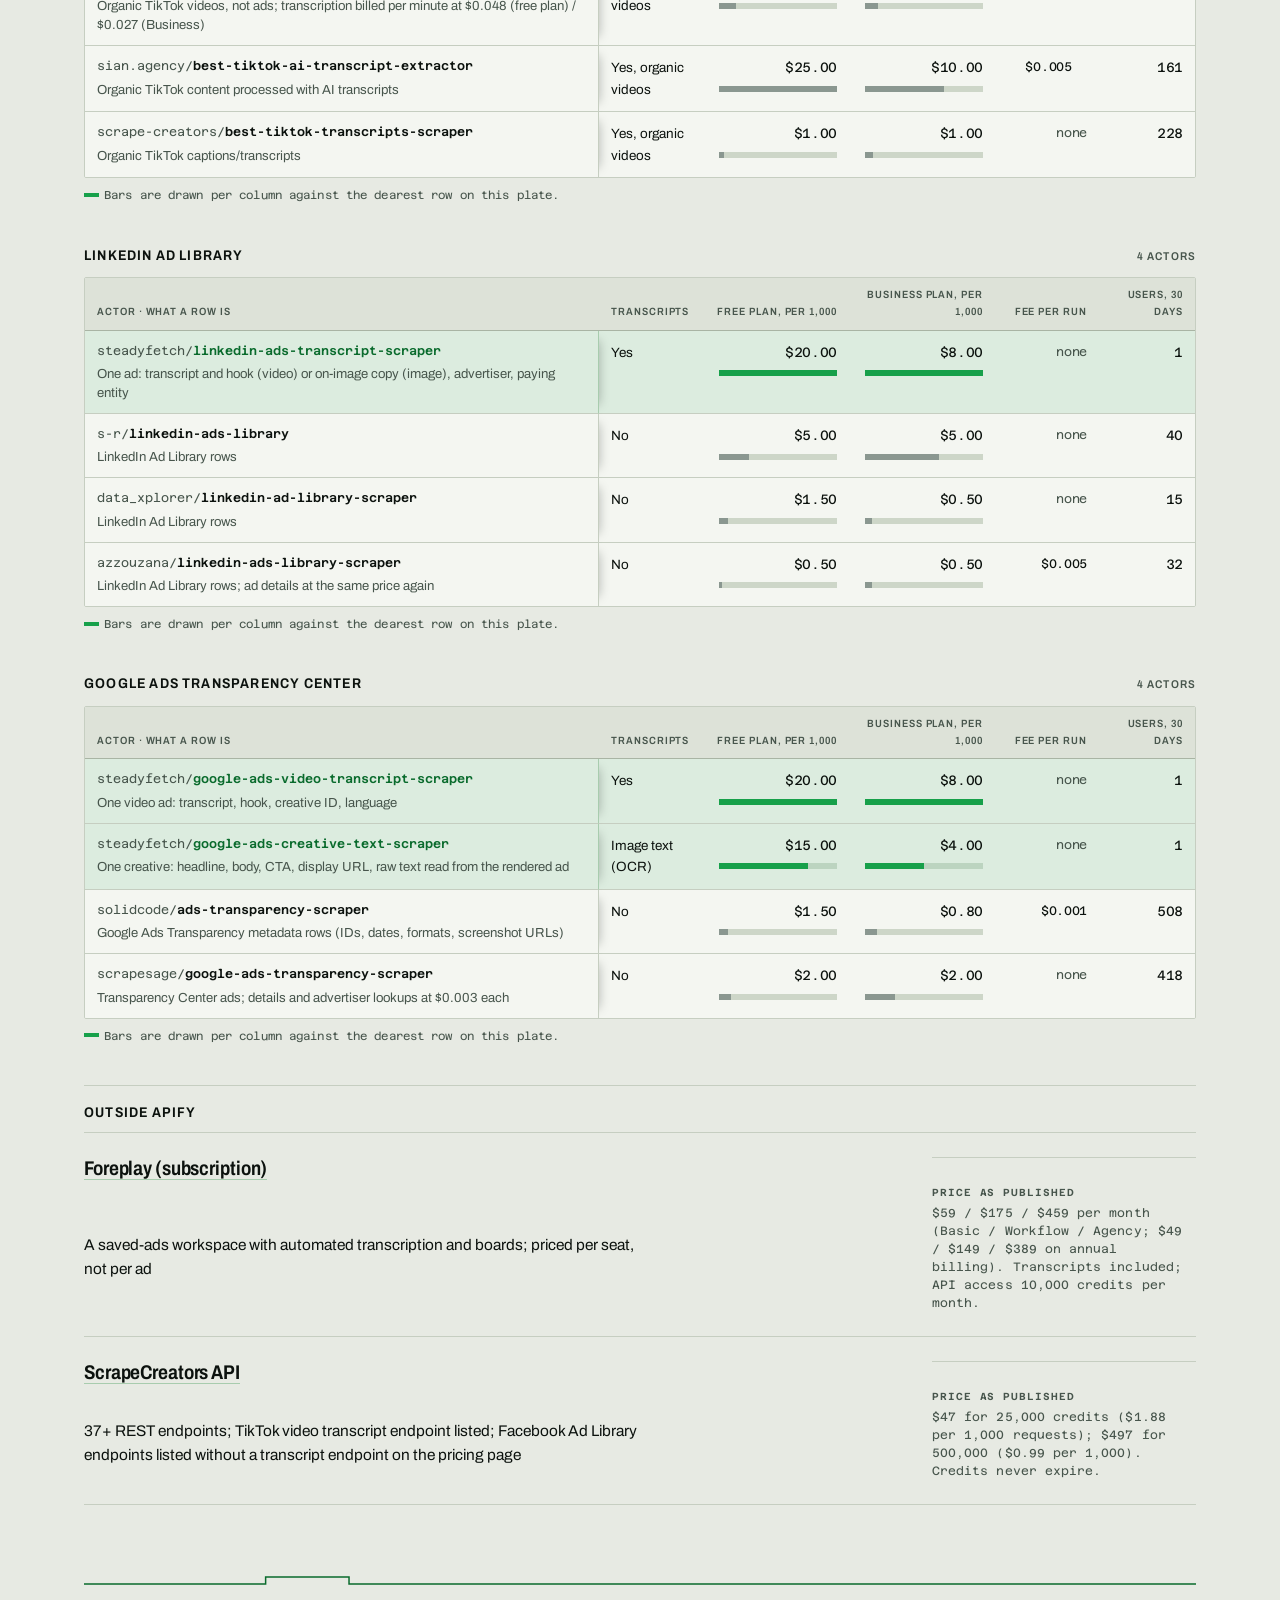
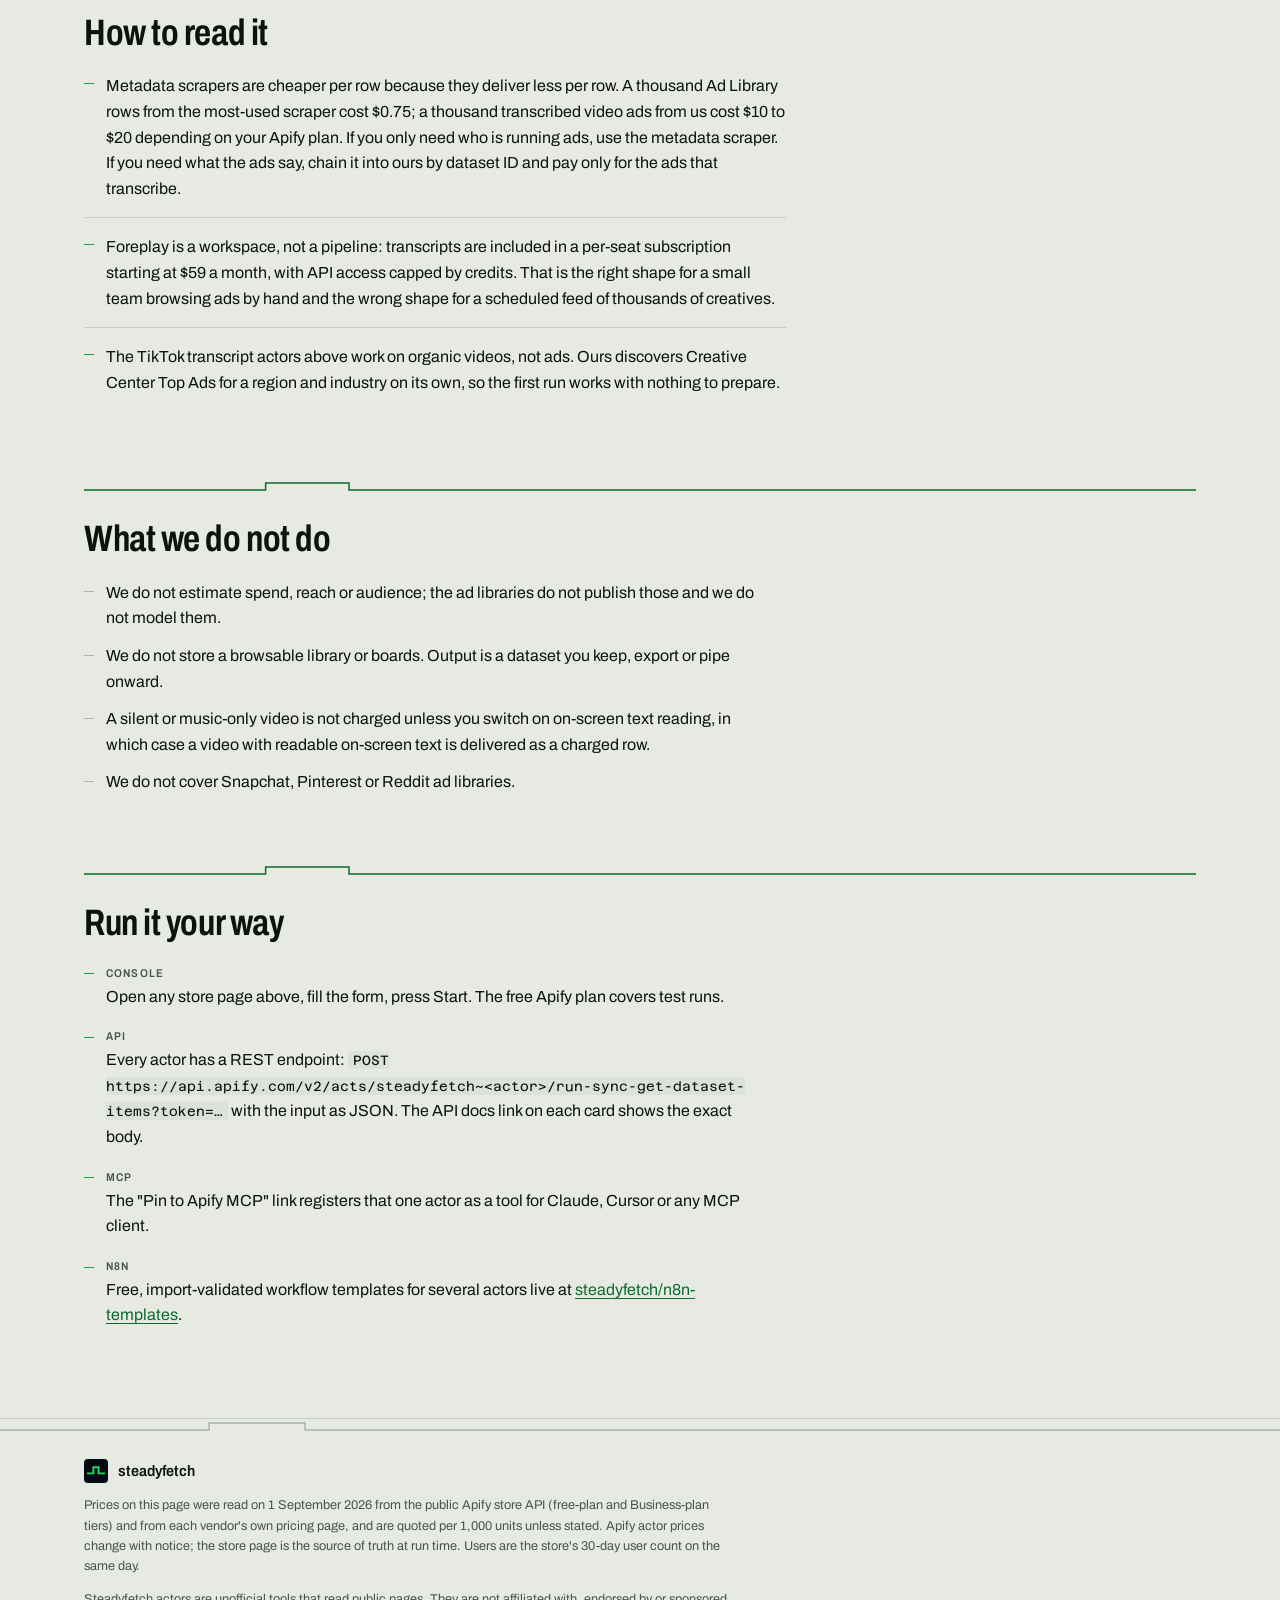
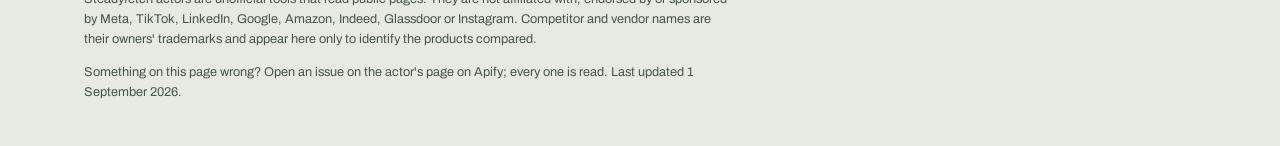
==== commit 2aaff57a: "Self-host the typefaces: Archivo at first paint, still zero shift display=optional was the wrong tra" ====
--- a/ad-transcripts/index.html
+++ b/ad-transcripts/index.html
@@ -22,10 +22,8 @@
 <link rel="icon" href="/brand/icon.svg" type="image/svg+xml">
 <link rel="apple-touch-icon" href="/brand/apple-touch-icon.png">
 <script>try{var t=localStorage.getItem("sf-theme");if(t==="dark"||t==="light")document.documentElement.setAttribute("data-theme",t)}catch(e){}</script>
-<link rel="preconnect" href="https://fonts.googleapis.com">
-<link rel="preconnect" href="https://fonts.gstatic.com" crossorigin>
-<link rel="stylesheet" href="https://fonts.googleapis.com/css2?family=Archivo:wdth,wght@62..125,400..700&display=optional">
-<link rel="stylesheet" href="https://fonts.googleapis.com/css2?family=Azeret+Mono:wght@400;600&display=swap">
+<link rel="preload" href="/brand/fonts/archivo-var.woff2" as="font" type="font/woff2" crossorigin>
+<link rel="preload" href="/brand/fonts/azeret-var.woff2" as="font" type="font/woff2" crossorigin>
 <link rel="stylesheet" href="/style.css">
 <script type="application/ld+json">{"@context":"https://schema.org","@type":"WebPage","name":"Bulk ad transcripts: Facebook, TikTok, LinkedIn and Google Ads scrapers compared","description":"Which tools turn competitor ads into transcripts and hooks in bulk, what each one returns, and what a thousand ads cost on Apify, Foreplay and ScrapeCreators. Prices checked 1 September 2026.","url":"https://steadyfetch.com/ad-transcripts/","dateModified":"2026-09-01","isPartOf":{"@type":"WebSite","name":"Steadyfetch","url":"https://steadyfetch.com"},"about":[{"@type":"SoftwareApplication","name":"Facebook Ad Library transcripts","url":"https://apify.com/steadyfetch/facebook-ads-transcript-scraper","applicationCategory":"DeveloperApplication","offers":{"@type":"Offer","price":0.02,"priceCurrency":"USD","description":"per ad creative, free plan"}},{"@type":"SoftwareApplication","name":"TikTok Top Ads transcripts","url":"https://apify.com/steadyfetch/tiktok-ads-transcript-scraper","applicationCategory":"DeveloperApplication","offers":{"@type":"Offer","price":0.02,"priceCurrency":"USD","description":"per ad, free plan"}},{"@type":"SoftwareApplication","name":"LinkedIn Ad Library transcripts","url":"https://apify.com/steadyfetch/linkedin-ads-transcript-scraper","applicationCategory":"DeveloperApplication","offers":{"@type":"Offer","price":0.02,"priceCurrency":"USD","description":"per ad, free plan"}},{"@type":"SoftwareApplication","name":"Google Ads video transcripts","url":"https://apify.com/steadyfetch/google-ads-video-transcript-scraper","applicationCategory":"DeveloperApplication","offers":{"@type":"Offer","price":0.02,"priceCurrency":"USD","description":"per ad, free plan"}},{"@type":"SoftwareApplication","name":"Google Ads creative text (OCR)","url":"https://apify.com/steadyfetch/google-ads-creative-text-scraper","applicationCategory":"DeveloperApplication","offers":{"@type":"Offer","price":0.015,"priceCurrency":"USD","description":"per creative, free plan"}}]}</script>
 </head>
--- a/style.css
+++ b/style.css
@@ -4,6 +4,20 @@
    one ink, one accent, hierarchy from scale and rule weight only. Ledger rows,
    not cards: the only framed objects on a page are the plates themselves. */
 
+/* Self-hosted, subsetted variable woff2 (SIL OFL). Same origin and preloaded, so Archivo is
+   present at first paint on a cold load; swap plus the metric-matched fallbacks below covers
+   the window without moving a heading. Font bytes sit outside the HTML+CSS budget. */
+@font-face {
+  font-family: Archivo;
+  src: url(/brand/fonts/archivo-var.woff2) format("woff2");
+  font-weight: 400 700; font-stretch: 62% 125%; font-style: normal; font-display: swap;
+}
+@font-face {
+  font-family: "Azeret Mono";
+  src: url(/brand/fonts/azeret-var.woff2) format("woff2");
+  font-weight: 400 600; font-style: normal; font-display: swap;
+}
+
 /* Metric-matched fallbacks: the fallback face carries Archivo's and Azeret's own
    vertical metrics and average advance, so the webfont swap reflows nothing.
    Ratios measured from the shipped variable fonts against Arial/Liberation and
@@ -15,13 +29,18 @@
 }
 @font-face {
   font-family: "Archivo Cond Fallback";        /* h1: Archivo wght 700 wdth 66 */
-  src: local("Arial Narrow Bold"), local("Liberation Sans Narrow Bold"), local("Arial Bold"), local("Arial");
+  src: local("Liberation Sans Bold"), local("Arial Bold"), local("Roboto"), local("Arial"), local("Helvetica");
   size-adjust: 70.5%; ascent-override: 124.5%; descent-override: 29.8%; line-gap-override: 0%;
 }
 @font-face {
   font-family: "Archivo Cond2 Fallback";       /* h2: Archivo wght 650 wdth 76 */
-  src: local("Arial Narrow Bold"), local("Liberation Sans Narrow Bold"), local("Arial Bold"), local("Arial");
+  src: local("Liberation Sans Bold"), local("Arial Bold"), local("Roboto"), local("Arial"), local("Helvetica");
   size-adjust: 77.7%; ascent-override: 113%; descent-override: 27%; line-gap-override: 0%;
+}
+@font-face {
+  font-family: "Archivo Nav Fallback";         /* nav/labels: Archivo wght 600 wdth 86 */
+  src: local("Liberation Sans Bold"), local("Arial Bold"), local("Roboto"), local("Arial"), local("Helvetica");
+  size-adjust: 86.3%; ascent-override: 101.8%; descent-override: 24.3%; line-gap-override: 0%;
 }
 @font-face {
   font-family: "Azeret Fallback";
@@ -52,8 +71,9 @@
   --step: 1.5px;
   --sans: Archivo, "Archivo Fallback", "Helvetica Neue", Helvetica, Arial, sans-serif;
   --mono: "Azeret Mono", "Azeret Fallback", ui-monospace, SFMono-Regular, Menlo, Consolas, monospace;
-  --display: Archivo, "Archivo Cond Fallback", "Arial Narrow", Arial, sans-serif;
-  --display-2: Archivo, "Archivo Cond2 Fallback", "Arial Narrow", Arial, sans-serif;
+  --display: Archivo, "Archivo Cond Fallback", Arial, sans-serif;
+  --display-2: Archivo, "Archivo Cond2 Fallback", Arial, sans-serif;
+  --ui: Archivo, "Archivo Nav Fallback", "Helvetica Neue", Helvetica, Arial, sans-serif;
   --ease: cubic-bezier(.16, 1, .3, 1);
   color-scheme: light;
 }
@@ -150,6 +170,7 @@
 
 .top nav { display: flex; flex-wrap: wrap; gap: 4px 17px; flex: 0 1 auto; min-width: 0; margin-left: auto; }
 .top nav a {
+  font-family: var(--ui);
   font-size: .715rem; font-weight: 600; font-stretch: 86%;
   letter-spacing: .06em; text-transform: uppercase;
   color: var(--ink-2); text-decoration: none; padding: 4px 0;
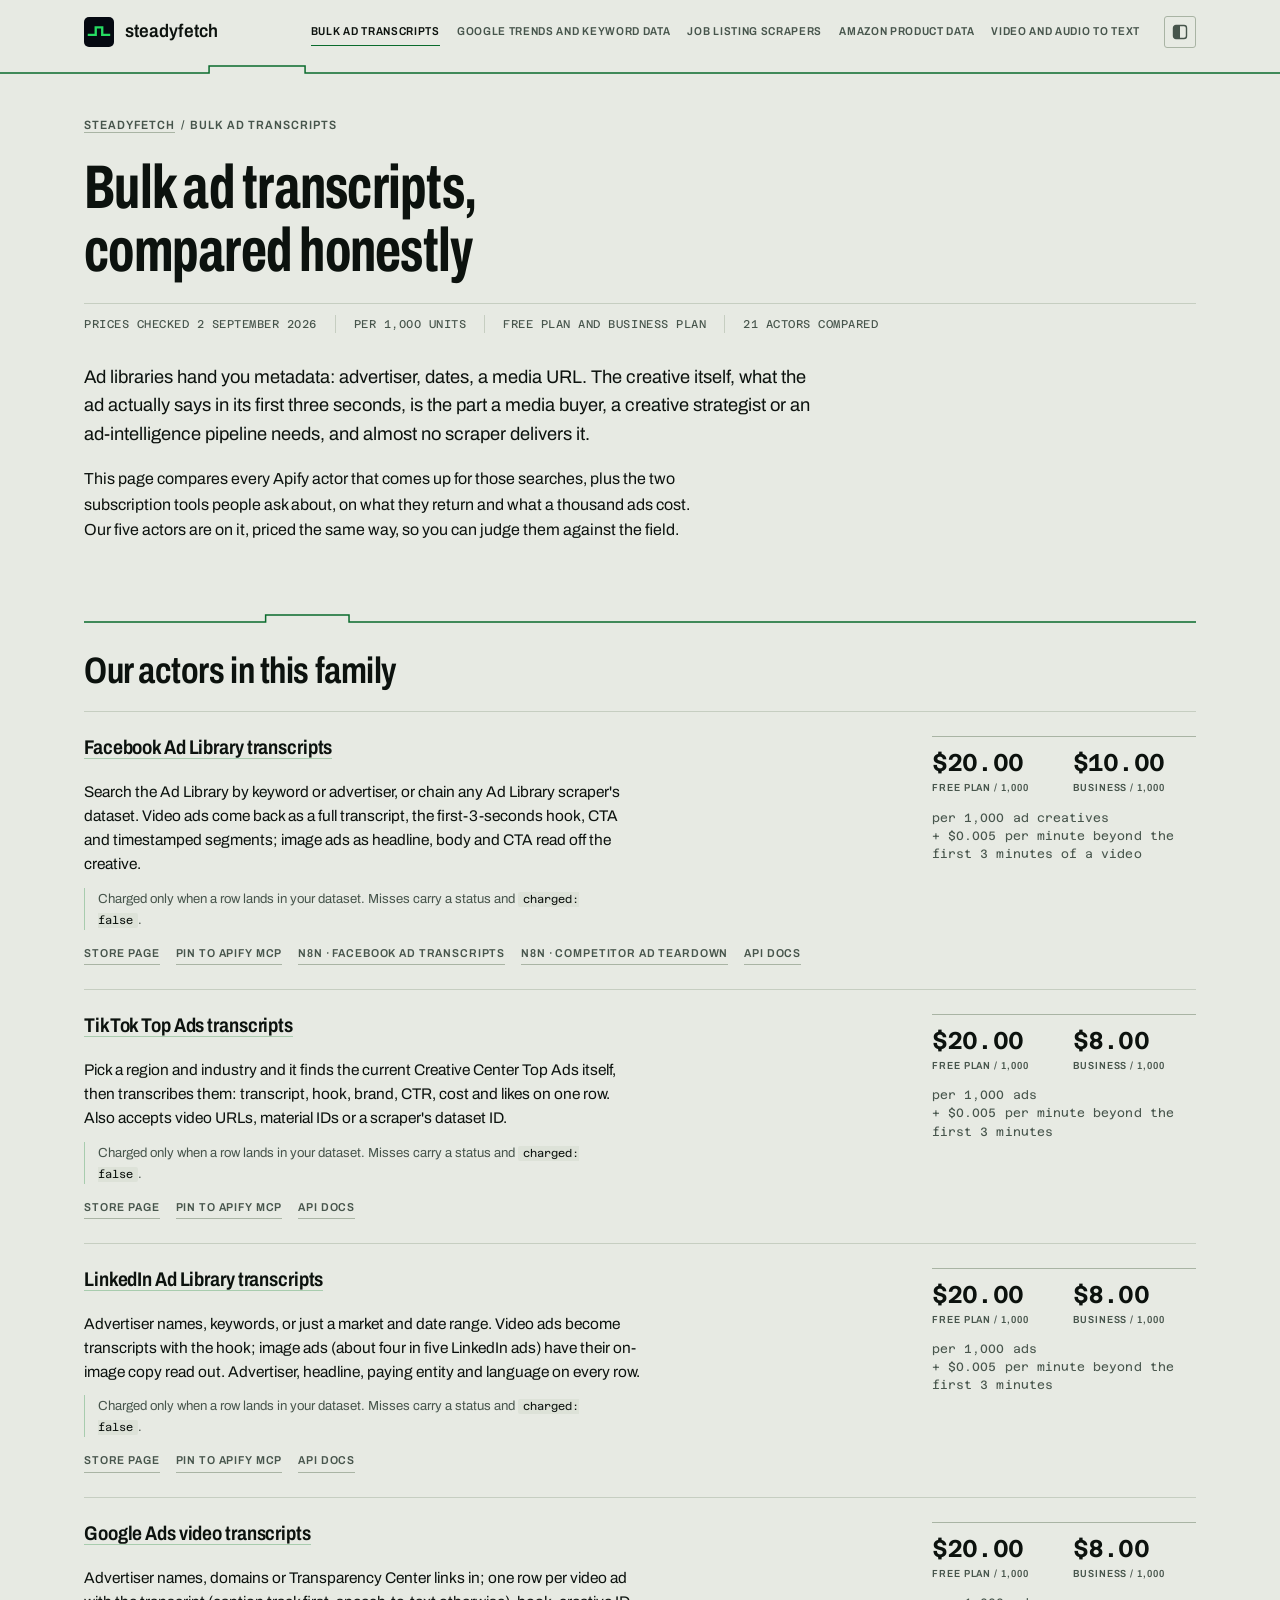
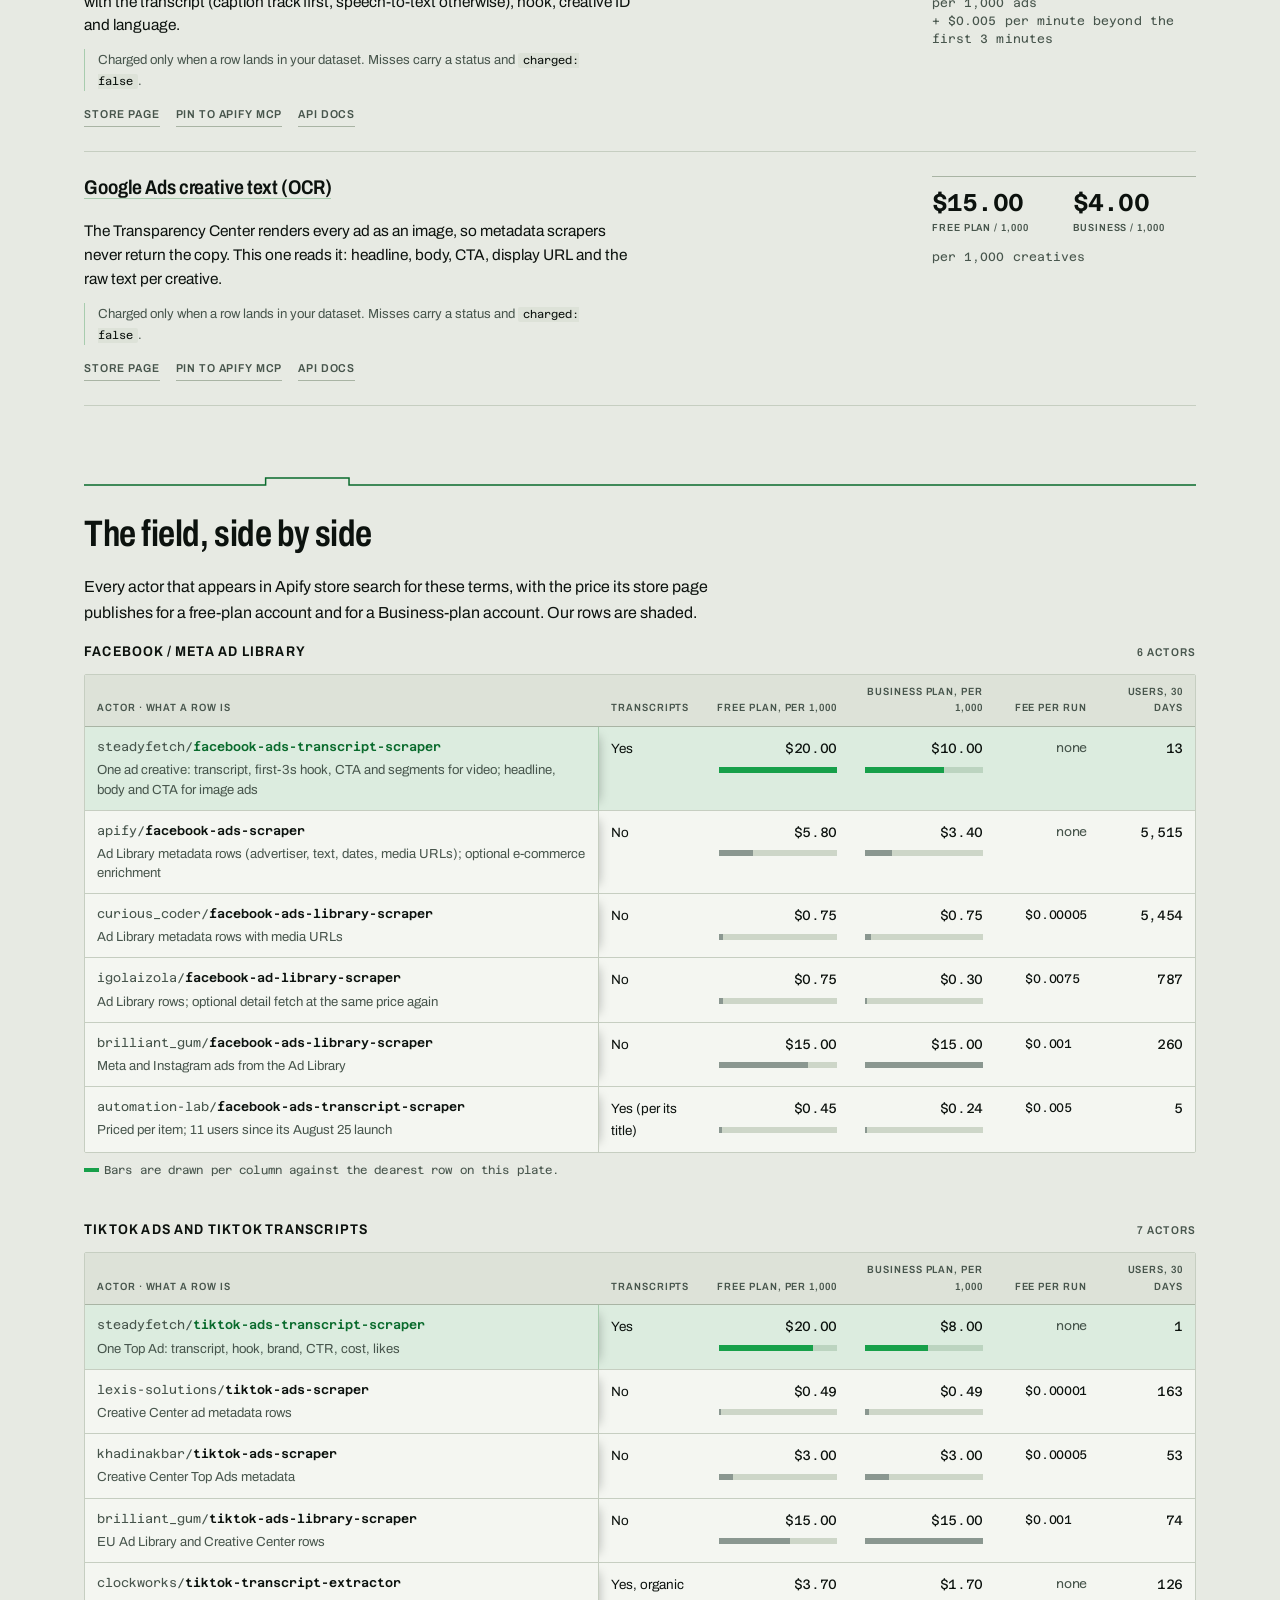
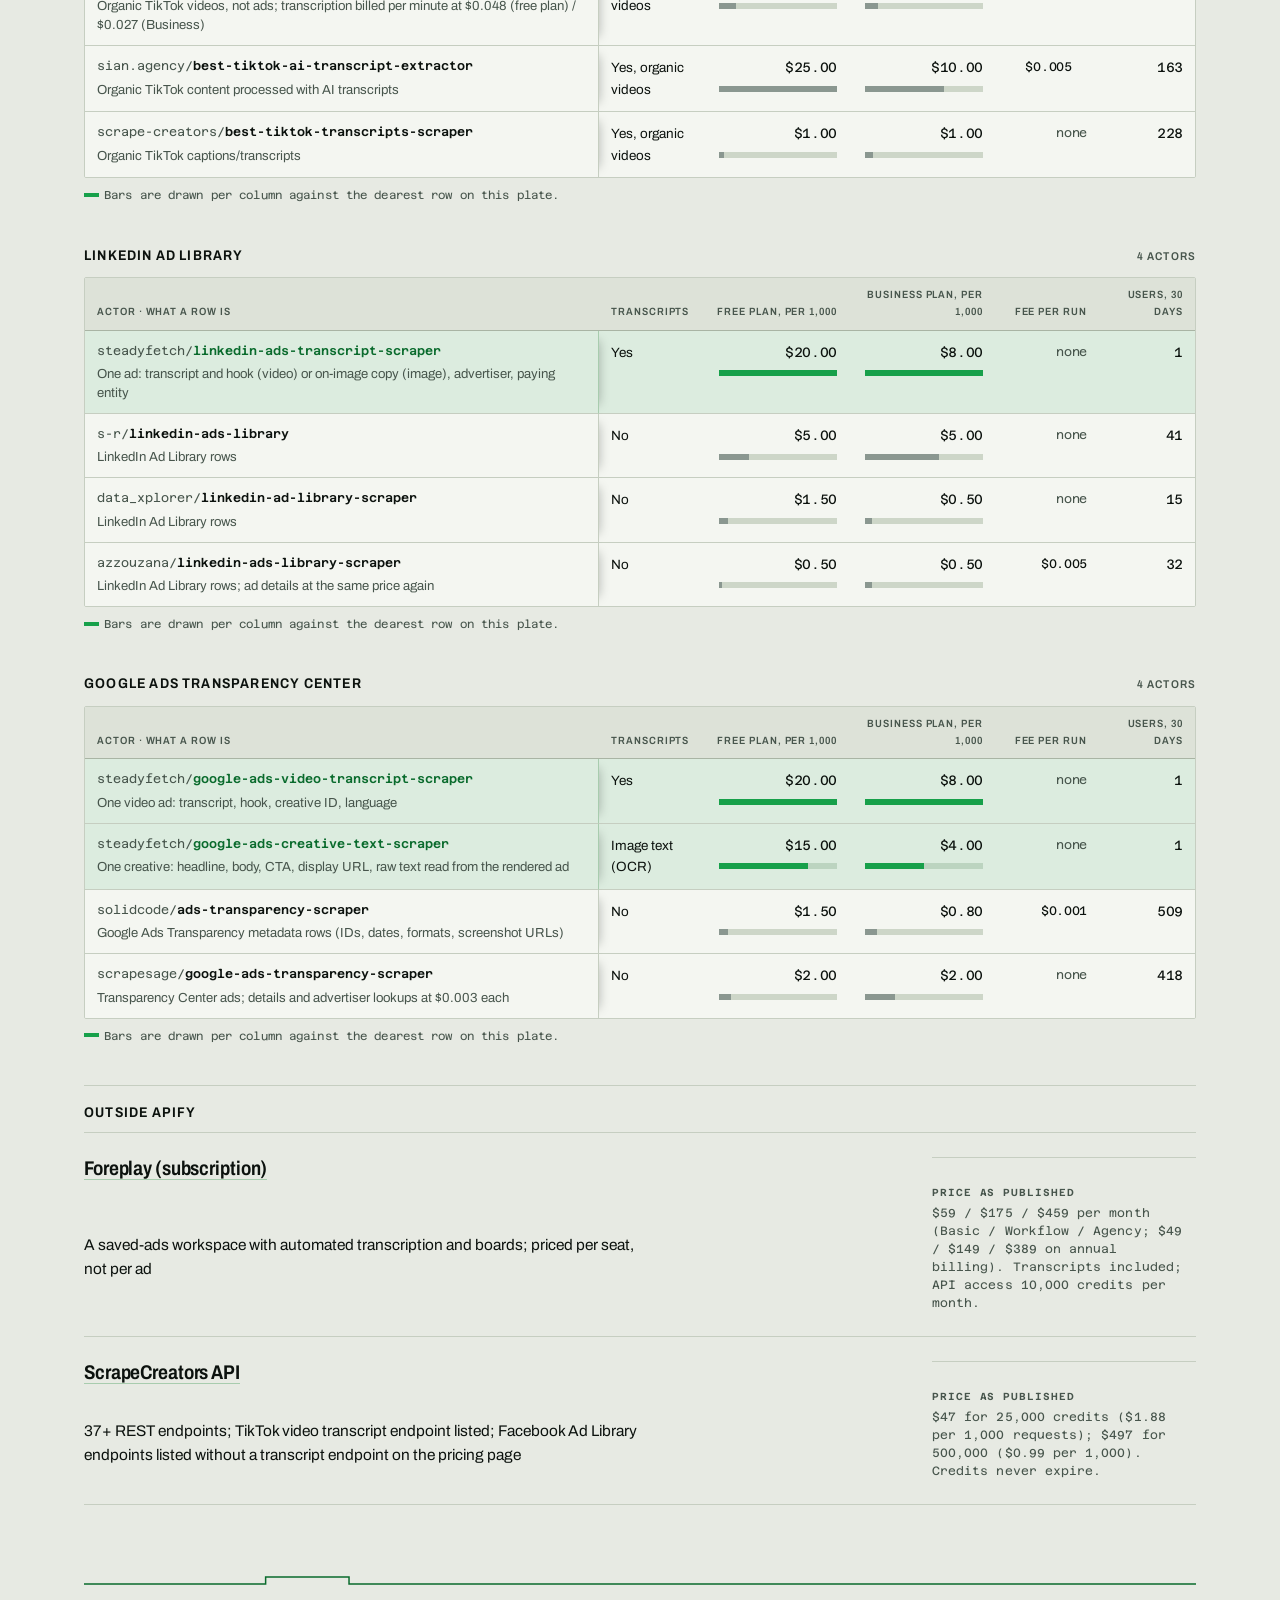
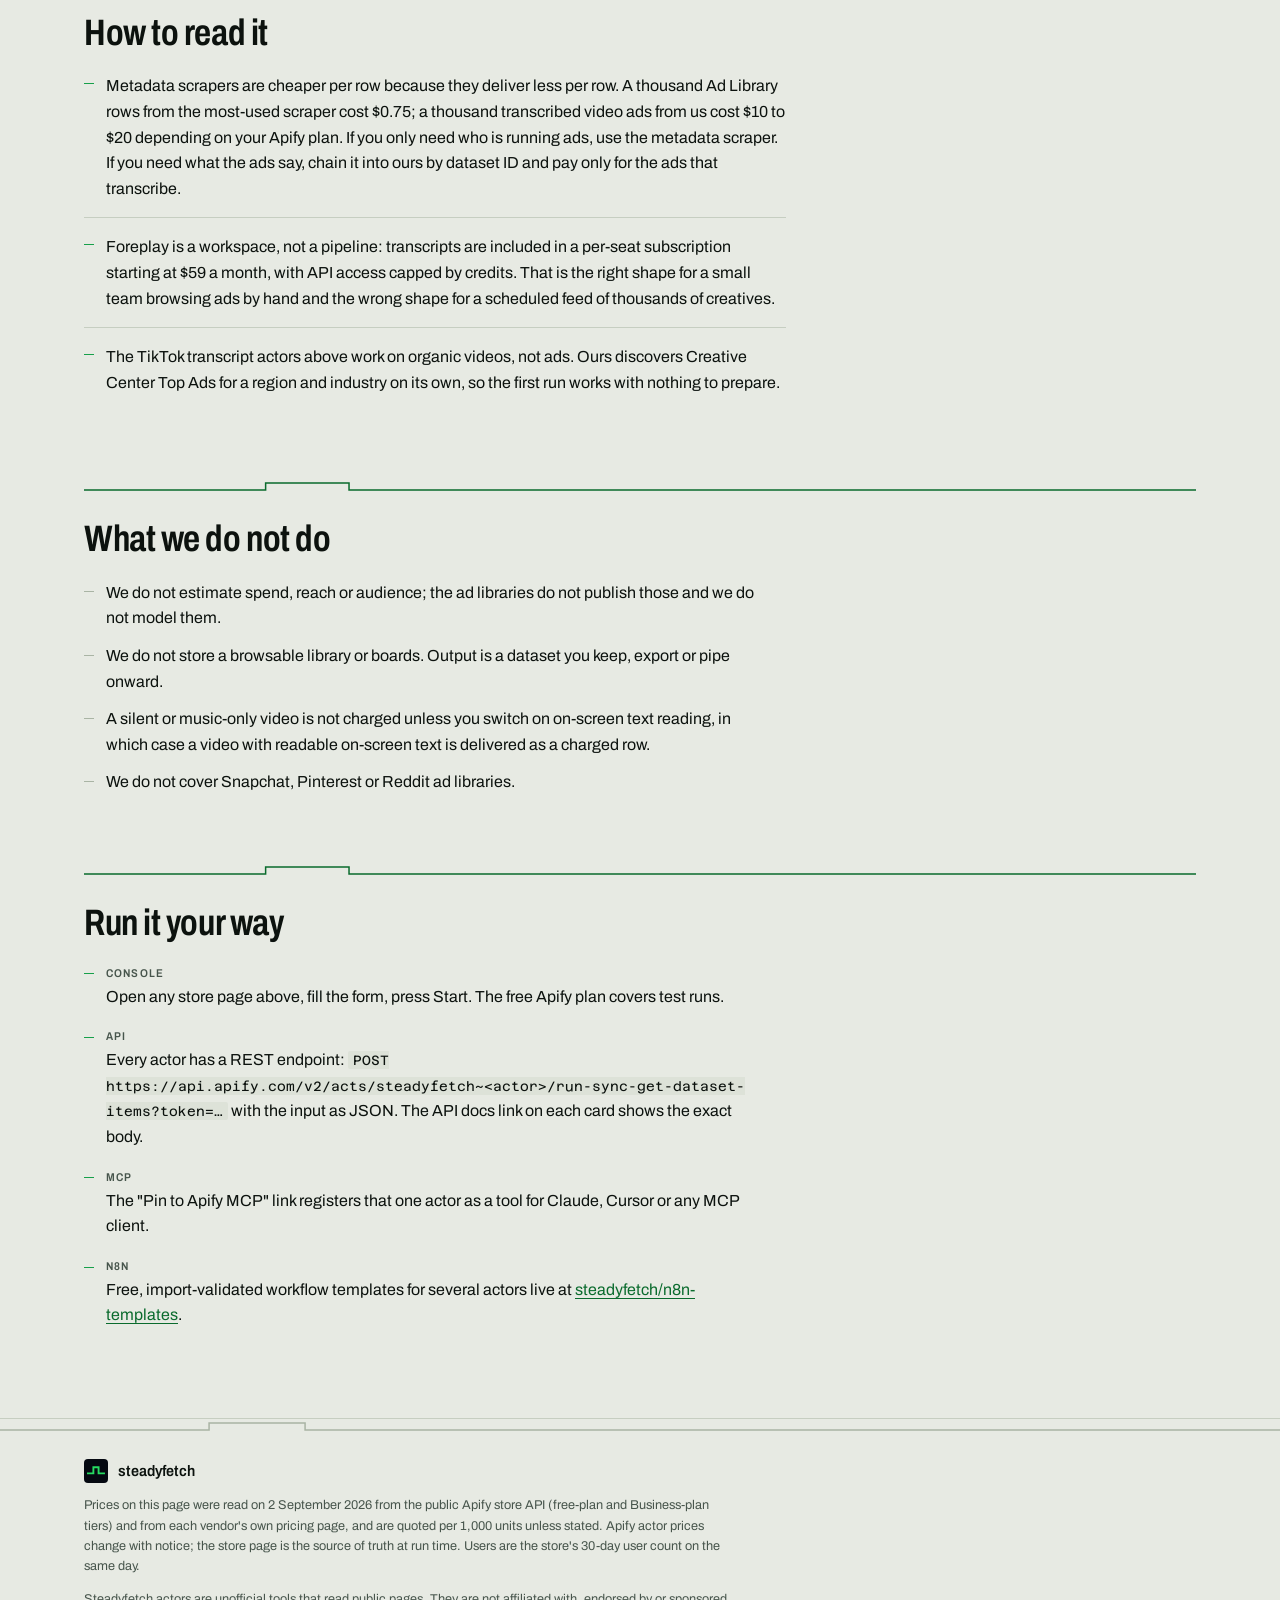
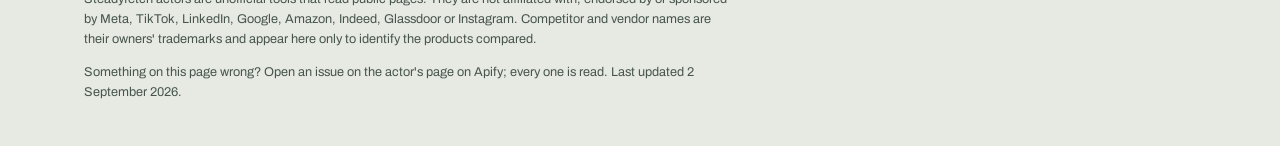
==== commit 8ad25626: "content(trends): comparison plates for breakout-keywords and social-trends — all 25 actors now on a " ====
--- a/ad-transcripts/index.html
+++ b/ad-transcripts/index.html
@@ -4,10 +4,10 @@
 <meta charset="utf-8">
 <meta name="viewport" content="width=device-width, initial-scale=1">
 <title>Bulk ad transcripts: Facebook, TikTok, LinkedIn and Google Ads scrapers compared</title>
-<meta name="description" content="Which tools turn competitor ads into transcripts and hooks in bulk, what each one returns, and what a thousand ads cost on Apify, Foreplay and ScrapeCreators. Prices checked 1 September 2026.">
+<meta name="description" content="Which tools turn competitor ads into transcripts and hooks in bulk, what each one returns, and what a thousand ads cost on Apify, Foreplay and ScrapeCreators. Prices checked 2 September 2026.">
 <link rel="canonical" href="https://steadyfetch.com/ad-transcripts/">
 <meta property="og:title" content="Bulk ad transcripts: Facebook, TikTok, LinkedIn and Google Ads scrapers compared">
-<meta property="og:description" content="Which tools turn competitor ads into transcripts and hooks in bulk, what each one returns, and what a thousand ads cost on Apify, Foreplay and ScrapeCreators. Prices checked 1 September 2026.">
+<meta property="og:description" content="Which tools turn competitor ads into transcripts and hooks in bulk, what each one returns, and what a thousand ads cost on Apify, Foreplay and ScrapeCreators. Prices checked 2 September 2026.">
 <meta property="og:url" content="https://steadyfetch.com/ad-transcripts/">
 <meta property="og:type" content="article">
 <meta property="og:image" content="https://steadyfetch.com/brand/og.png">
@@ -25,7 +25,7 @@
 <link rel="preload" href="/brand/fonts/archivo-var.woff2" as="font" type="font/woff2" crossorigin>
 <link rel="preload" href="/brand/fonts/azeret-var.woff2" as="font" type="font/woff2" crossorigin>
 <link rel="stylesheet" href="/style.css">
-<script type="application/ld+json">{"@context":"https://schema.org","@type":"WebPage","name":"Bulk ad transcripts: Facebook, TikTok, LinkedIn and Google Ads scrapers compared","description":"Which tools turn competitor ads into transcripts and hooks in bulk, what each one returns, and what a thousand ads cost on Apify, Foreplay and ScrapeCreators. Prices checked 1 September 2026.","url":"https://steadyfetch.com/ad-transcripts/","dateModified":"2026-09-01","isPartOf":{"@type":"WebSite","name":"Steadyfetch","url":"https://steadyfetch.com"},"about":[{"@type":"SoftwareApplication","name":"Facebook Ad Library transcripts","url":"https://apify.com/steadyfetch/facebook-ads-transcript-scraper","applicationCategory":"DeveloperApplication","offers":{"@type":"Offer","price":0.02,"priceCurrency":"USD","description":"per ad creative, free plan"}},{"@type":"SoftwareApplication","name":"TikTok Top Ads transcripts","url":"https://apify.com/steadyfetch/tiktok-ads-transcript-scraper","applicationCategory":"DeveloperApplication","offers":{"@type":"Offer","price":0.02,"priceCurrency":"USD","description":"per ad, free plan"}},{"@type":"SoftwareApplication","name":"LinkedIn Ad Library transcripts","url":"https://apify.com/steadyfetch/linkedin-ads-transcript-scraper","applicationCategory":"DeveloperApplication","offers":{"@type":"Offer","price":0.02,"priceCurrency":"USD","description":"per ad, free plan"}},{"@type":"SoftwareApplication","name":"Google Ads video transcripts","url":"https://apify.com/steadyfetch/google-ads-video-transcript-scraper","applicationCategory":"DeveloperApplication","offers":{"@type":"Offer","price":0.02,"priceCurrency":"USD","description":"per ad, free plan"}},{"@type":"SoftwareApplication","name":"Google Ads creative text (OCR)","url":"https://apify.com/steadyfetch/google-ads-creative-text-scraper","applicationCategory":"DeveloperApplication","offers":{"@type":"Offer","price":0.015,"priceCurrency":"USD","description":"per creative, free plan"}}]}</script>
+<script type="application/ld+json">{"@context":"https://schema.org","@type":"WebPage","name":"Bulk ad transcripts: Facebook, TikTok, LinkedIn and Google Ads scrapers compared","description":"Which tools turn competitor ads into transcripts and hooks in bulk, what each one returns, and what a thousand ads cost on Apify, Foreplay and ScrapeCreators. Prices checked 2 September 2026.","url":"https://steadyfetch.com/ad-transcripts/","dateModified":"2026-09-02","isPartOf":{"@type":"WebSite","name":"Steadyfetch","url":"https://steadyfetch.com"},"about":[{"@type":"SoftwareApplication","name":"Facebook Ad Library transcripts","url":"https://apify.com/steadyfetch/facebook-ads-transcript-scraper","applicationCategory":"DeveloperApplication","offers":{"@type":"Offer","price":0.02,"priceCurrency":"USD","description":"per ad creative, free plan"}},{"@type":"SoftwareApplication","name":"TikTok Top Ads transcripts","url":"https://apify.com/steadyfetch/tiktok-ads-transcript-scraper","applicationCategory":"DeveloperApplication","offers":{"@type":"Offer","price":0.02,"priceCurrency":"USD","description":"per ad, free plan"}},{"@type":"SoftwareApplication","name":"LinkedIn Ad Library transcripts","url":"https://apify.com/steadyfetch/linkedin-ads-transcript-scraper","applicationCategory":"DeveloperApplication","offers":{"@type":"Offer","price":0.02,"priceCurrency":"USD","description":"per ad, free plan"}},{"@type":"SoftwareApplication","name":"Google Ads video transcripts","url":"https://apify.com/steadyfetch/google-ads-video-transcript-scraper","applicationCategory":"DeveloperApplication","offers":{"@type":"Offer","price":0.02,"priceCurrency":"USD","description":"per ad, free plan"}},{"@type":"SoftwareApplication","name":"Google Ads creative text (OCR)","url":"https://apify.com/steadyfetch/google-ads-creative-text-scraper","applicationCategory":"DeveloperApplication","offers":{"@type":"Offer","price":0.015,"priceCurrency":"USD","description":"per creative, free plan"}}]}</script>
 </head>
 <body>
 <!--
@@ -55,7 +55,7 @@
 <main id="main">
 <p class="crumbs"><a href="/">Steadyfetch</a><span class="sep">/</span>Bulk ad transcripts</p>
 <h1>Bulk ad transcripts, compared honestly</h1>
-<p class="stamp"><span>Prices checked 1 September 2026</span><span>Per 1,000 units</span><span>Free plan and Business plan</span><span>21 actors compared</span></p>
+<p class="stamp"><span>Prices checked 2 September 2026</span><span>Per 1,000 units</span><span>Free plan and Business plan</span><span>21 actors compared</span></p>
 <p class="lead">Ad libraries hand you metadata: advertiser, dates, a media URL. The creative itself, what the ad actually says in its first three seconds, is the part a media buyer, a creative strategist or an ad-intelligence pipeline needs, and almost no scraper delivers it.</p>
 <p>This page compares every Apify actor that comes up for those searches, plus the two subscription tools people ask about, on what they return and what a thousand ads cost. Our five actors are on it, priced the same way, so you can judge them against the field.</p>
 
@@ -156,21 +156,21 @@
 <td class="num"><span class="v">$0.75</span><span class="gauge"><span style="--w:3.8%"></span></span></td>
 <td class="num"><span class="v">$0.75</span><span class="gauge"><span style="--w:5.0%"></span></span></td>
 <td class="num fee">$0.00005</td>
-<td class="num">5,455</td>
+<td class="num">5,454</td>
 </tr>
 <tr>
 <th scope="row"><a class="bi" href="https://apify.com/igolaizola/facebook-ad-library-scraper" rel="nofollow"><span class="acct">igolaizola</span><span class="slash">/</span><wbr><span class="slug">facebook-ad-library-scraper</span></a><span class="diag">Ad Library rows; optional detail fetch at the same price again</span></th><td class="tx">No</td>
 <td class="num"><span class="v">$0.75</span><span class="gauge"><span style="--w:3.8%"></span></span></td>
 <td class="num"><span class="v">$0.30</span><span class="gauge"><span style="--w:2.0%"></span></span></td>
 <td class="num fee">$0.0075 </td>
-<td class="num">790</td>
+<td class="num">787</td>
 </tr>
 <tr>
 <th scope="row"><a class="bi" href="https://apify.com/brilliant_gum/facebook-ads-library-scraper" rel="nofollow"><span class="acct">brilliant_gum</span><span class="slash">/</span><wbr><span class="slug">facebook-ads-library-scraper</span></a><span class="diag">Meta and Instagram ads from the Ad Library</span></th><td class="tx">No</td>
 <td class="num"><span class="v">$15.00</span><span class="gauge"><span style="--w:75.0%"></span></span></td>
 <td class="num"><span class="v">$15.00</span><span class="gauge"><span style="--w:100.0%"></span></span></td>
 <td class="num fee">$0.001  </td>
-<td class="num">263</td>
+<td class="num">260</td>
 </tr>
 <tr>
 <th scope="row"><a class="bi" href="https://apify.com/automation-lab/facebook-ads-transcript-scraper" rel="nofollow"><span class="acct">automation-lab</span><span class="slash">/</span><wbr><span class="slug">facebook-ads-transcript-scraper</span></a><span class="diag">Priced per item; 11 users since its August 25 launch</span></th><td class="tx">Yes (per its title)</td>
@@ -201,7 +201,7 @@
 <td class="num"><span class="v">$0.49</span><span class="gauge"><span style="--w:2.0%"></span></span></td>
 <td class="num"><span class="v">$0.49</span><span class="gauge"><span style="--w:3.3%"></span></span></td>
 <td class="num fee">$0.00001</td>
-<td class="num">164</td>
+<td class="num">163</td>
 </tr>
 <tr>
 <th scope="row"><a class="bi" href="https://apify.com/khadinakbar/tiktok-ads-scraper" rel="nofollow"><span class="acct">khadinakbar</span><span class="slash">/</span><wbr><span class="slug">tiktok-ads-scraper</span></a><span class="diag">Creative Center Top Ads metadata</span></th><td class="tx">No</td>
@@ -215,7 +215,7 @@
 <td class="num"><span class="v">$15.00</span><span class="gauge"><span style="--w:60.0%"></span></span></td>
 <td class="num"><span class="v">$15.00</span><span class="gauge"><span style="--w:100.0%"></span></span></td>
 <td class="num fee">$0.001  </td>
-<td class="num">75</td>
+<td class="num">74</td>
 </tr>
 <tr>
 <th scope="row"><a class="bi" href="https://apify.com/clockworks/tiktok-transcript-extractor" rel="nofollow"><span class="acct">clockworks</span><span class="slash">/</span><wbr><span class="slug">tiktok-transcript-extractor</span></a><span class="diag">Organic TikTok videos, not ads; transcription billed per minute at $0.048 (free plan) / $0.027 (Business)</span></th><td class="tx">Yes, organic videos</td>
@@ -229,7 +229,7 @@
 <td class="num"><span class="v">$25.00</span><span class="gauge"><span style="--w:100.0%"></span></span></td>
 <td class="num"><span class="v">$10.00</span><span class="gauge"><span style="--w:66.7%"></span></span></td>
 <td class="num fee">$0.005  </td>
-<td class="num">161</td>
+<td class="num">163</td>
 </tr>
 <tr>
 <th scope="row"><a class="bi" href="https://apify.com/scrape-creators/best-tiktok-transcripts-scraper" rel="nofollow"><span class="acct">scrape-creators</span><span class="slash">/</span><wbr><span class="slug">best-tiktok-transcripts-scraper</span></a><span class="diag">Organic TikTok captions/transcripts</span></th><td class="tx">Yes, organic videos</td>
@@ -260,7 +260,7 @@
 <td class="num"><span class="v">$5.00</span><span class="gauge"><span style="--w:25.0%"></span></span></td>
 <td class="num"><span class="v">$5.00</span><span class="gauge"><span style="--w:62.5%"></span></span></td>
 <td class="num fee"><span class="none">none</span></td>
-<td class="num">40</td>
+<td class="num">41</td>
 </tr>
 <tr>
 <th scope="row"><a class="bi" href="https://apify.com/data_xplorer/linkedin-ad-library-scraper" rel="nofollow"><span class="acct">data_xplorer</span><span class="slash">/</span><wbr><span class="slug">linkedin-ad-library-scraper</span></a><span class="diag">LinkedIn Ad Library rows</span></th><td class="tx">No</td>
@@ -305,7 +305,7 @@
 <td class="num"><span class="v">$1.50</span><span class="gauge"><span style="--w:7.5%"></span></span></td>
 <td class="num"><span class="v">$0.80</span><span class="gauge"><span style="--w:10.0%"></span></span></td>
 <td class="num fee">$0.001</td>
-<td class="num">508</td>
+<td class="num">509</td>
 </tr>
 <tr>
 <th scope="row"><a class="bi" href="https://apify.com/scrapesage/google-ads-transparency-scraper" rel="nofollow"><span class="acct">scrapesage</span><span class="slash">/</span><wbr><span class="slug">google-ads-transparency-scraper</span></a><span class="diag">Transparency Center ads; details and advertiser lookups at $0.003 each</span></th><td class="tx">No</td>
@@ -357,9 +357,9 @@
 <svg class="pulse pulse--faint" viewBox="0 0 1200 14" preserveAspectRatio="none" aria-hidden="true" focusable="false"><path d="M0 11H196V4H286V11H1200"/></svg>
 <div class="foot-in">
 <p class="foot-mark"><span class="plate-chip"><svg viewBox="0 0 512 512" width="100%" height="100%" aria-hidden="true" focusable="false"><path d="M64 306H200V177H311V306H447" fill="none" stroke="#26DC62" stroke-width="40"/></svg></span><span class="name">steadyfetch</span></p>
-<p>Prices on this page were read on 1 September 2026 from the public Apify store API (free-plan and Business-plan tiers) and from each vendor's own pricing page, and are quoted per 1,000 units unless stated. Apify actor prices change with notice; the store page is the source of truth at run time. Users are the store's 30-day user count on the same day.</p>
+<p>Prices on this page were read on 2 September 2026 from the public Apify store API (free-plan and Business-plan tiers) and from each vendor's own pricing page, and are quoted per 1,000 units unless stated. Apify actor prices change with notice; the store page is the source of truth at run time. Users are the store's 30-day user count on the same day.</p>
 <p>Steadyfetch actors are unofficial tools that read public pages. They are not affiliated with, endorsed by or sponsored by Meta, TikTok, LinkedIn, Google, Amazon, Indeed, Glassdoor or Instagram. Competitor and vendor names are their owners' trademarks and appear here only to identify the products compared.</p>
-<p>Something on this page wrong? Open an issue on the actor's page on Apify; every one is read. Last updated 1 September 2026.</p>
+<p>Something on this page wrong? Open an issue on the actor's page on Apify; every one is read. Last updated 2 September 2026.</p>
 </div>
 </footer>
 <script>(function(){var b=document.getElementById("theme");if(!b)return;var r=document.documentElement;function lab(){var d=(r.getAttribute("data-theme")||(window.matchMedia&&window.matchMedia("(prefers-color-scheme: dark)").matches?"dark":"light"))==="dark";b.setAttribute("aria-label",d?"Switch to the light plate":"Switch to the dark plate")}lab();b.addEventListener("click",function(){var cur=r.getAttribute("data-theme")||(window.matchMedia&&window.matchMedia("(prefers-color-scheme: dark)").matches?"dark":"light");var next=cur==="dark"?"light":"dark";r.setAttribute("data-theme",next);try{localStorage.setItem("sf-theme",next)}catch(e){}lab()})})();</script>
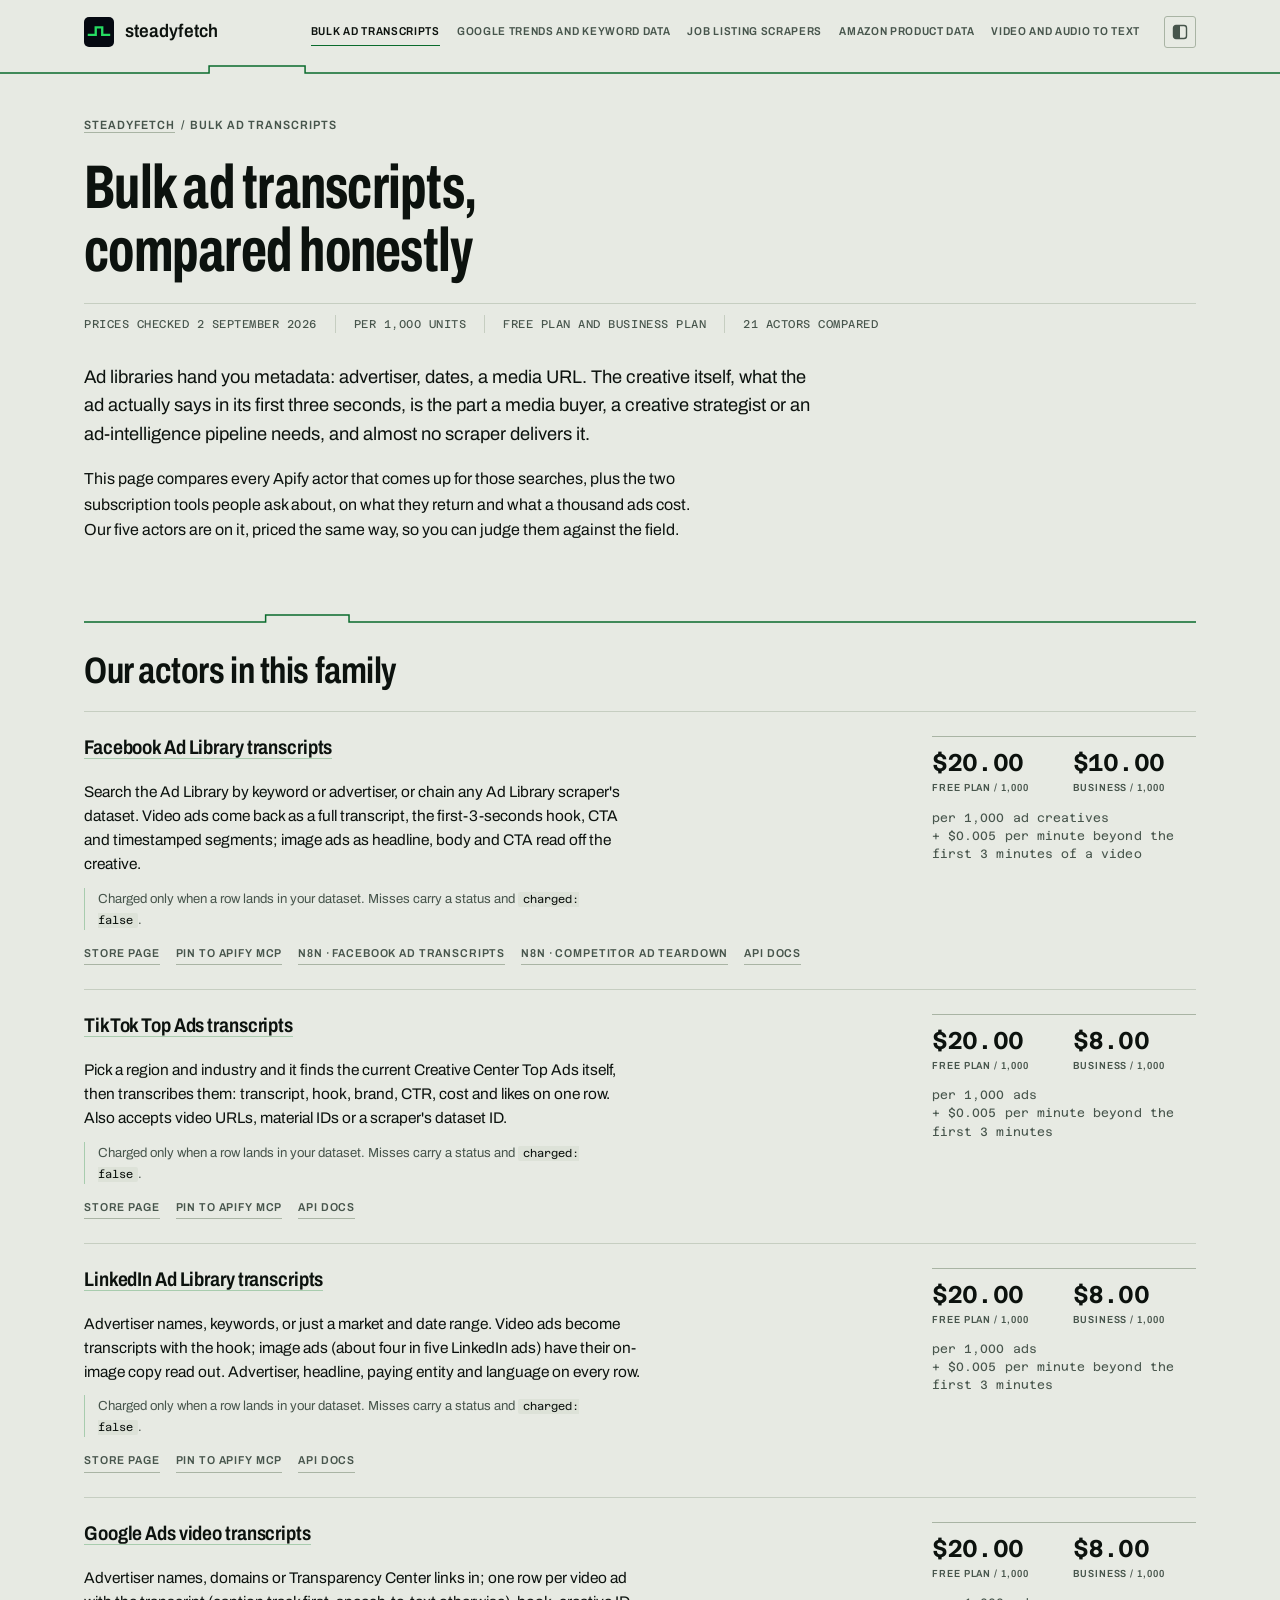
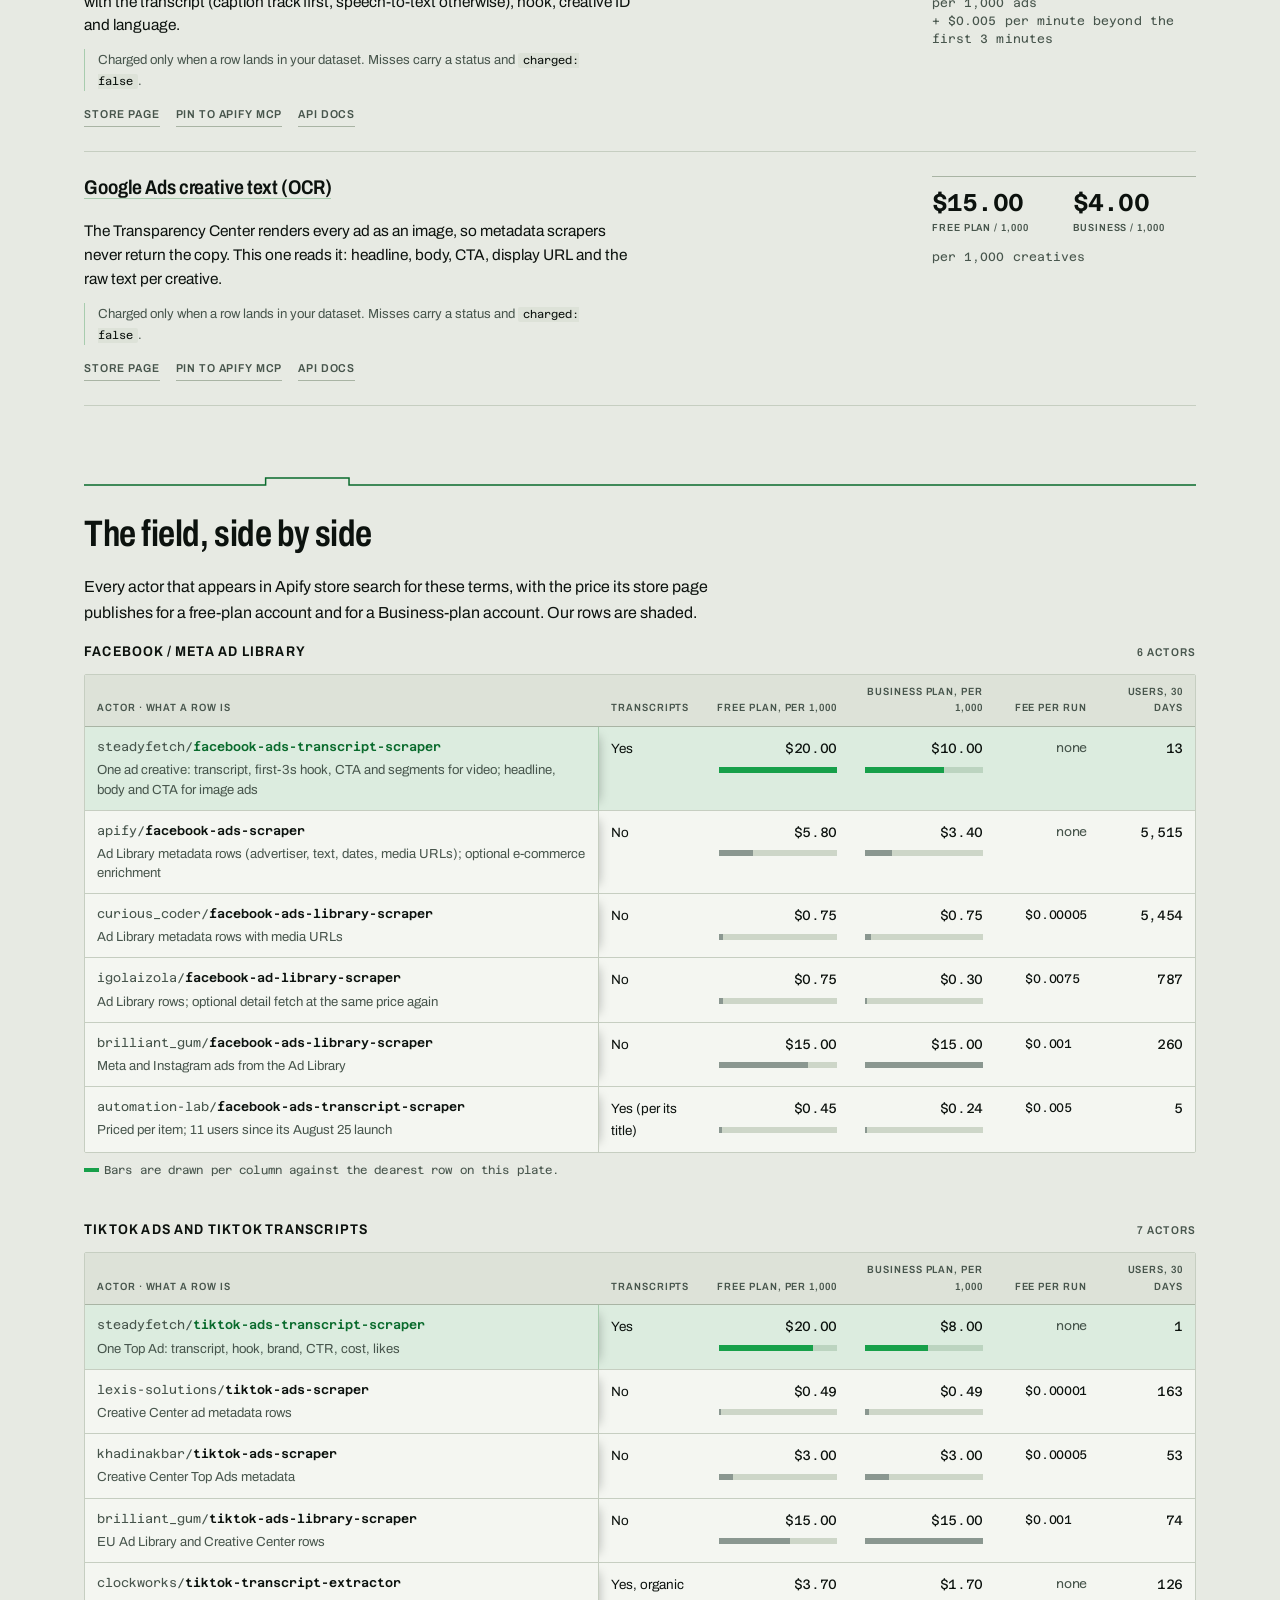
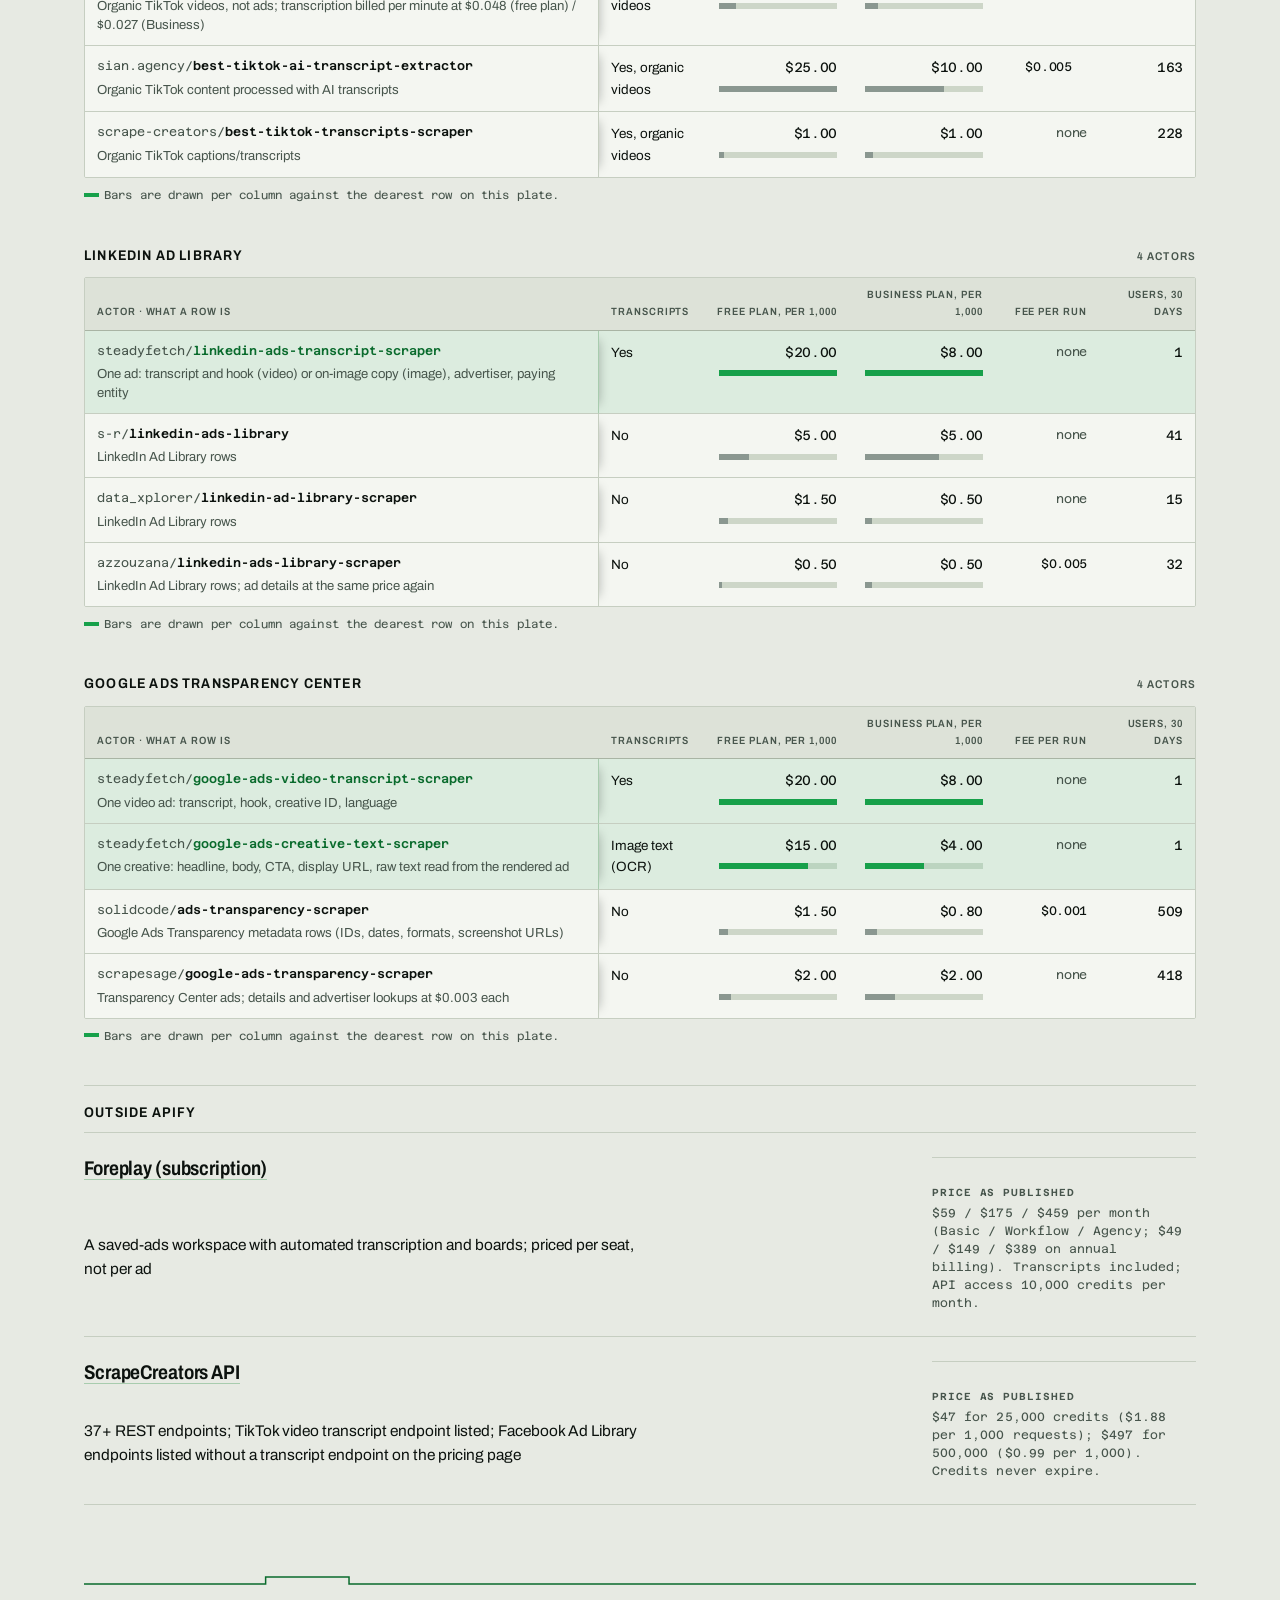
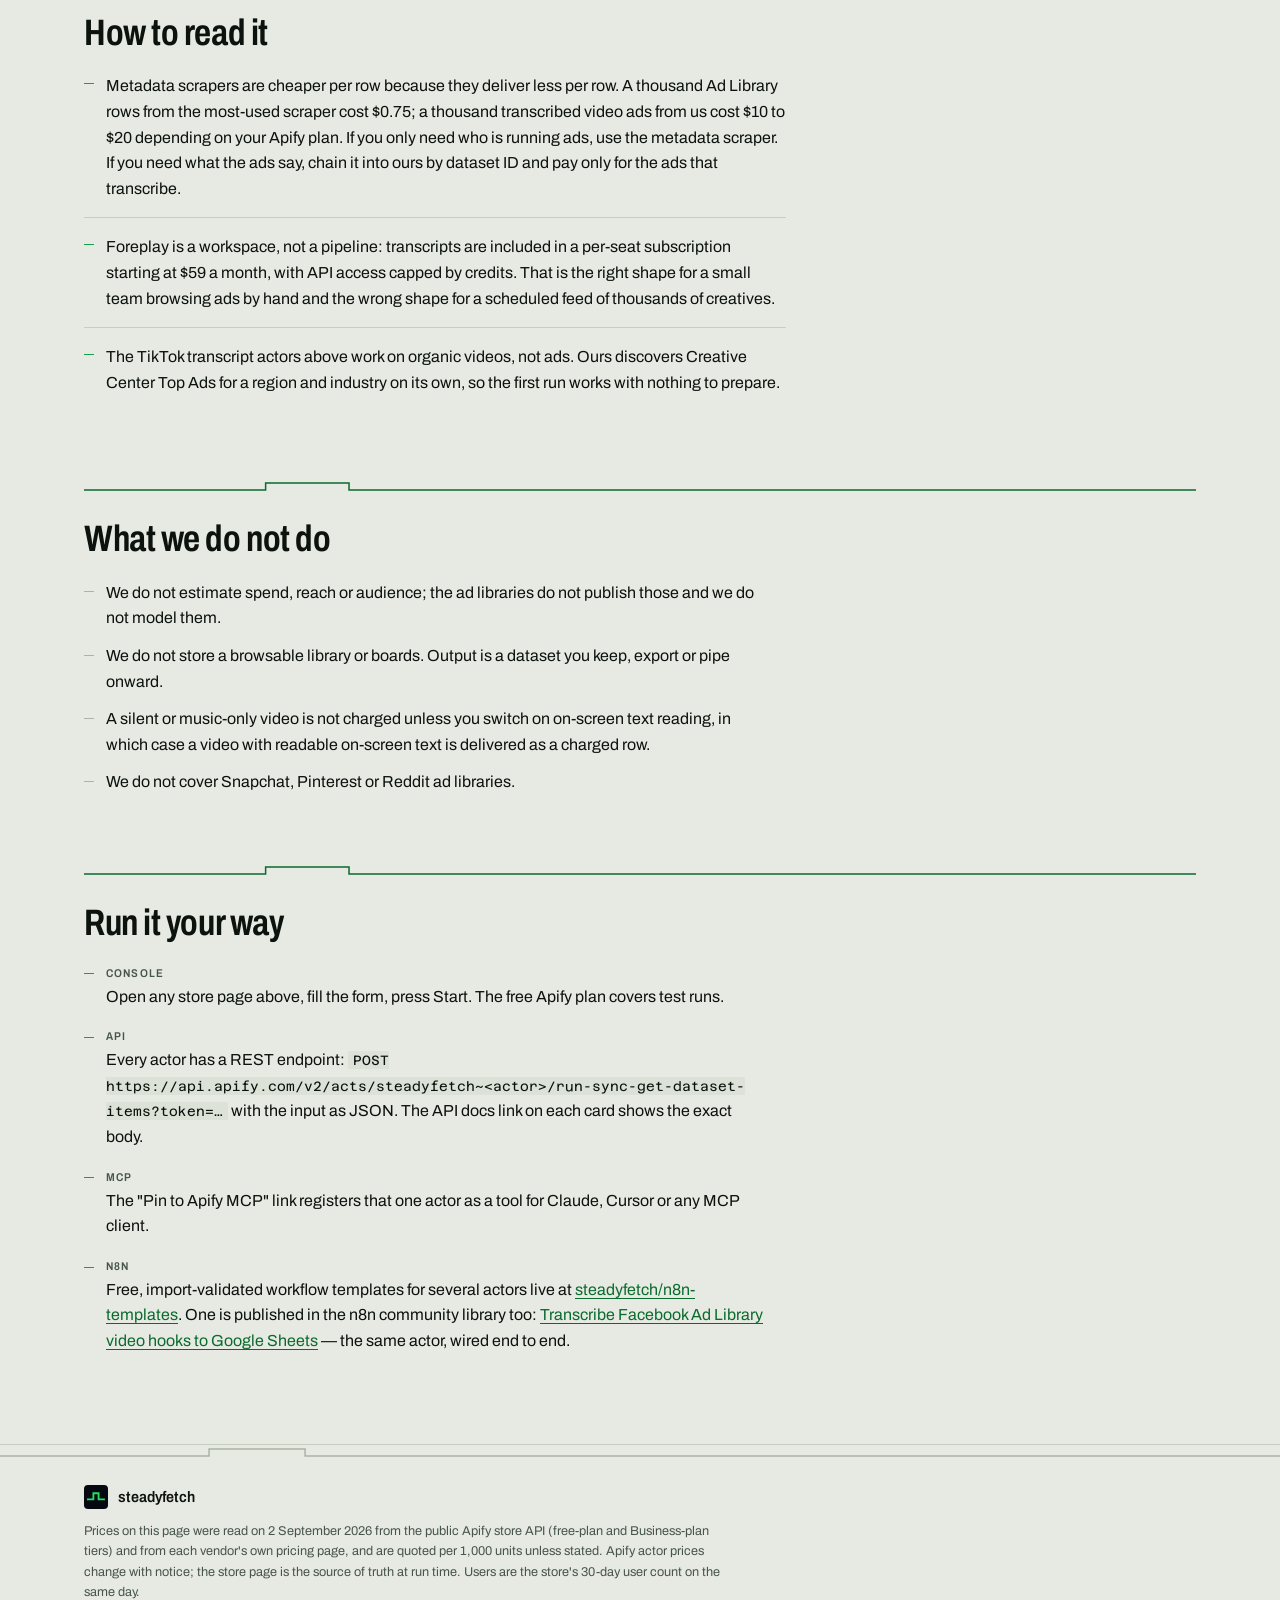
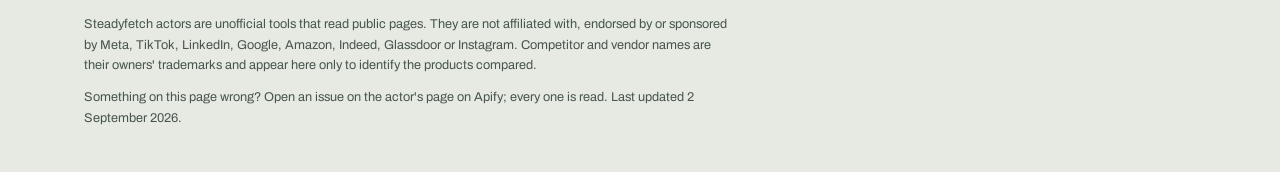
==== commit e18fac5a: "content(ad-transcripts): link the live n8n template" ====
--- a/ad-transcripts/index.html
+++ b/ad-transcripts/index.html
@@ -349,7 +349,7 @@
 <li><b>Console</b>Open any store page above, fill the form, press Start. The free Apify plan covers test runs.</li>
 <li><b>API</b>Every actor has a REST endpoint: <code>POST https://api.apify.com/v2/acts/steadyfetch~&lt;actor&gt;/run-sync-get-dataset-items?token=…</code> with the input as JSON. The API docs link on each card shows the exact body.</li>
 <li><b>MCP</b>The "Pin to Apify MCP" link registers that one actor as a tool for Claude, Cursor or any MCP client.</li>
-<li><b>n8n</b>Free, import-validated workflow templates for several actors live at <a href="https://github.com/steadyfetch/n8n-templates">steadyfetch/n8n-templates</a>.</li>
+<li><b>n8n</b>Free, import-validated workflow templates for several actors live at <a href="https://github.com/steadyfetch/n8n-templates">steadyfetch/n8n-templates</a>. One is published in the n8n community library too: <a href="https://n8n.io/workflows/19027-transcribe-facebook-ad-library-video-hooks-to-google-sheets-using-apify/" rel="noopener">Transcribe Facebook Ad Library video hooks to Google Sheets</a> — the same actor, wired end to end.</li>
 </ul>
 </section>
 </main>
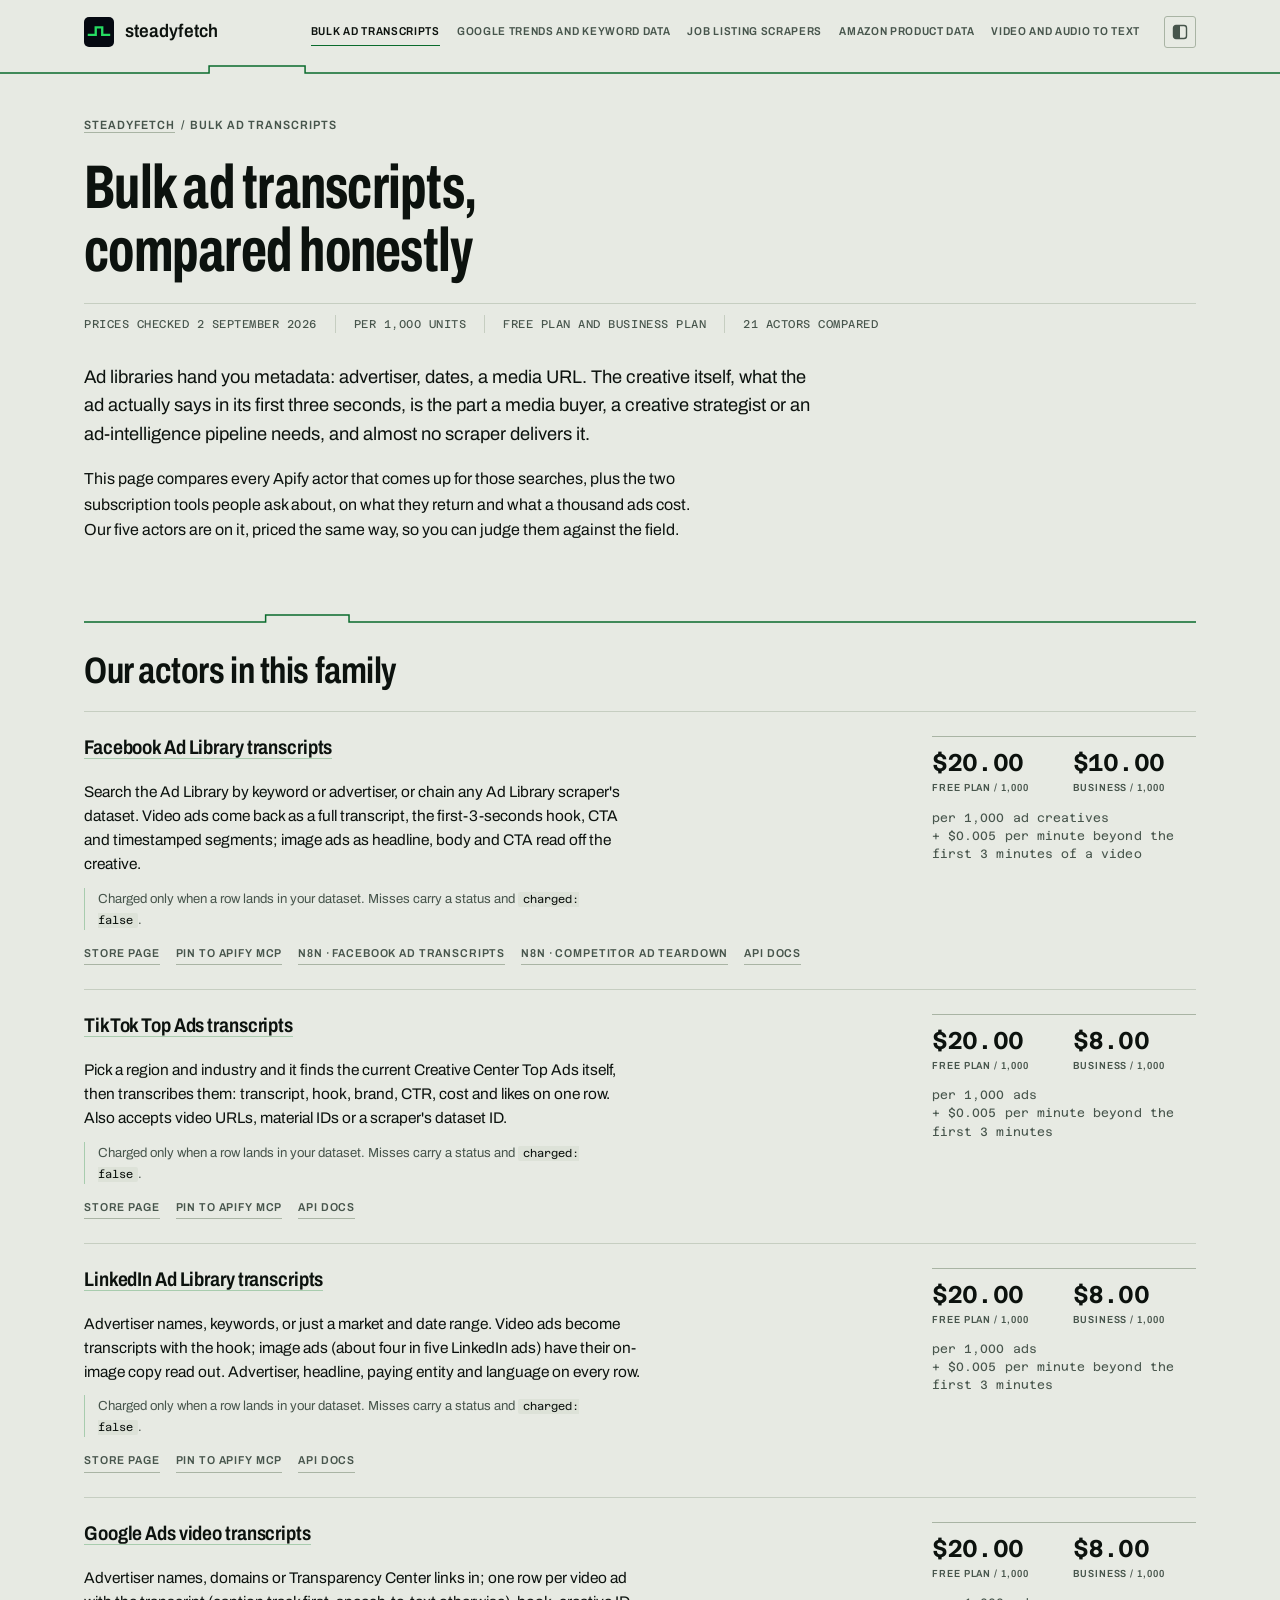
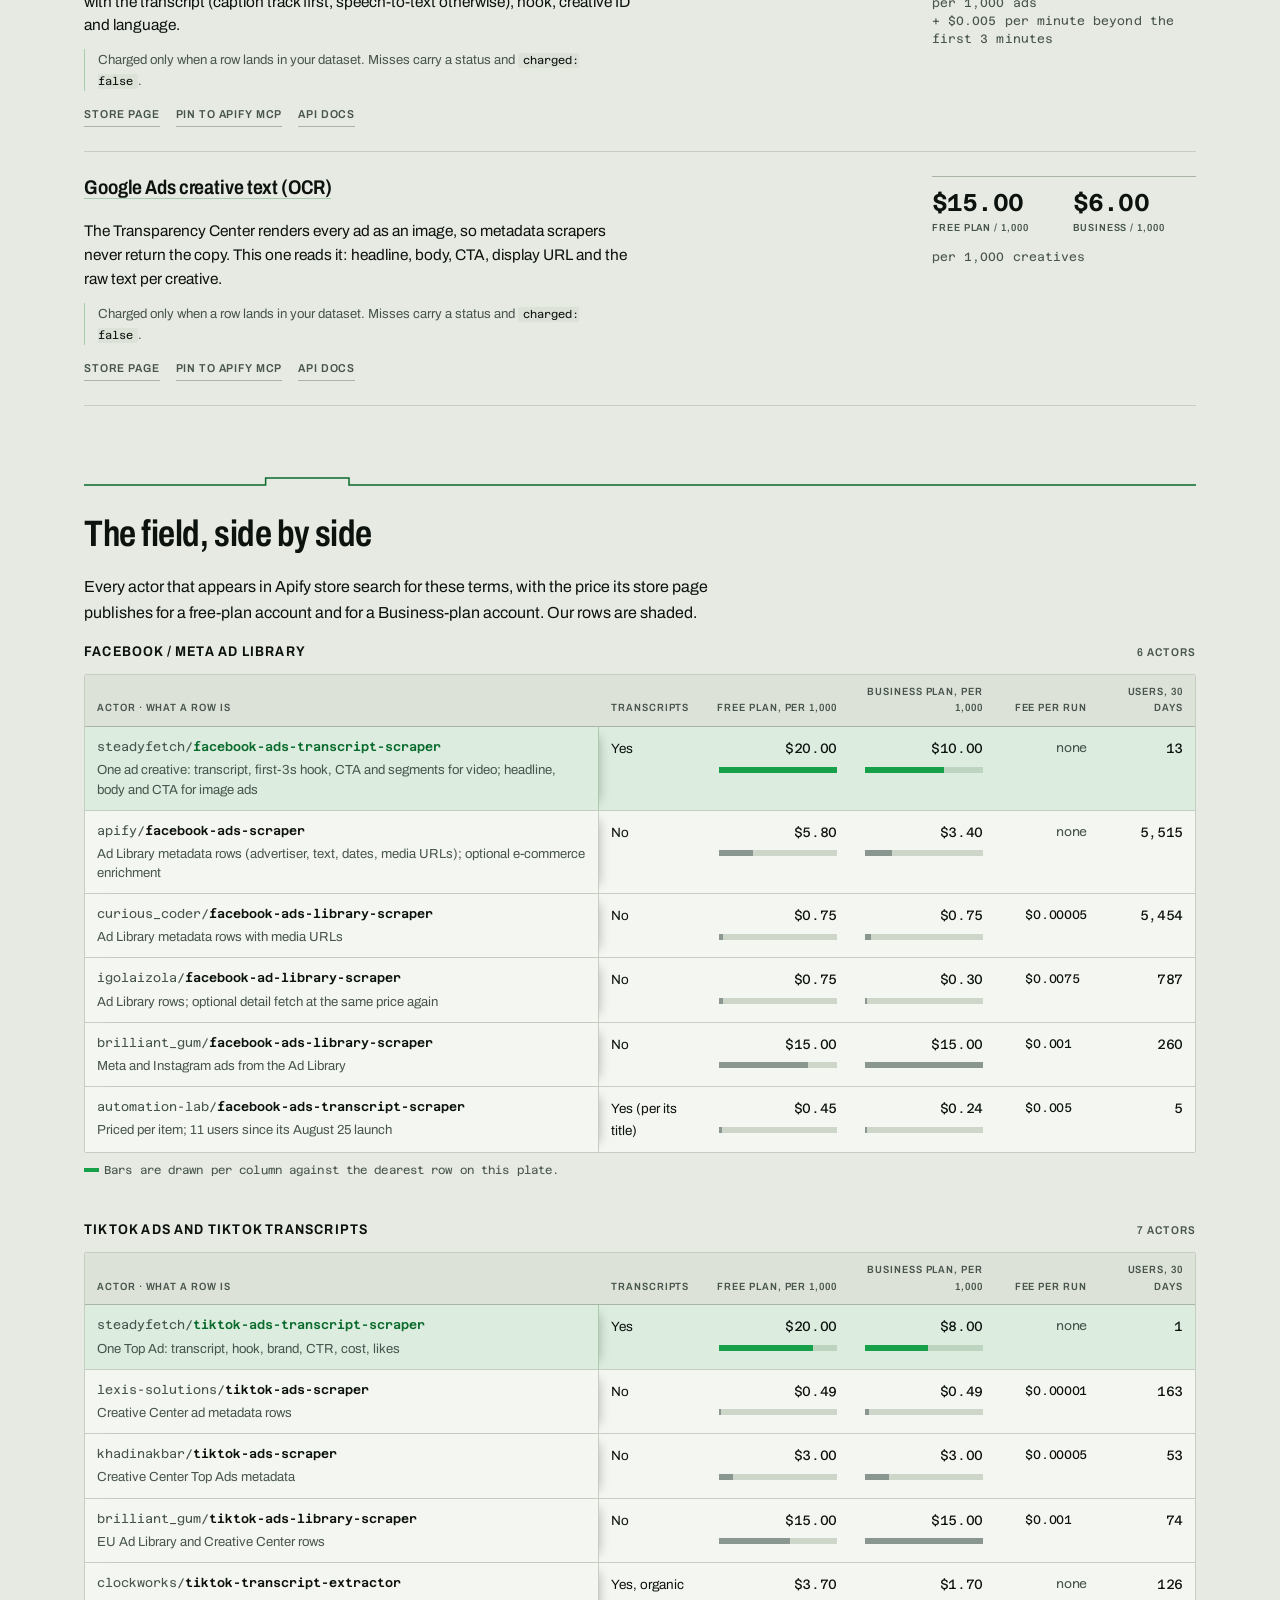
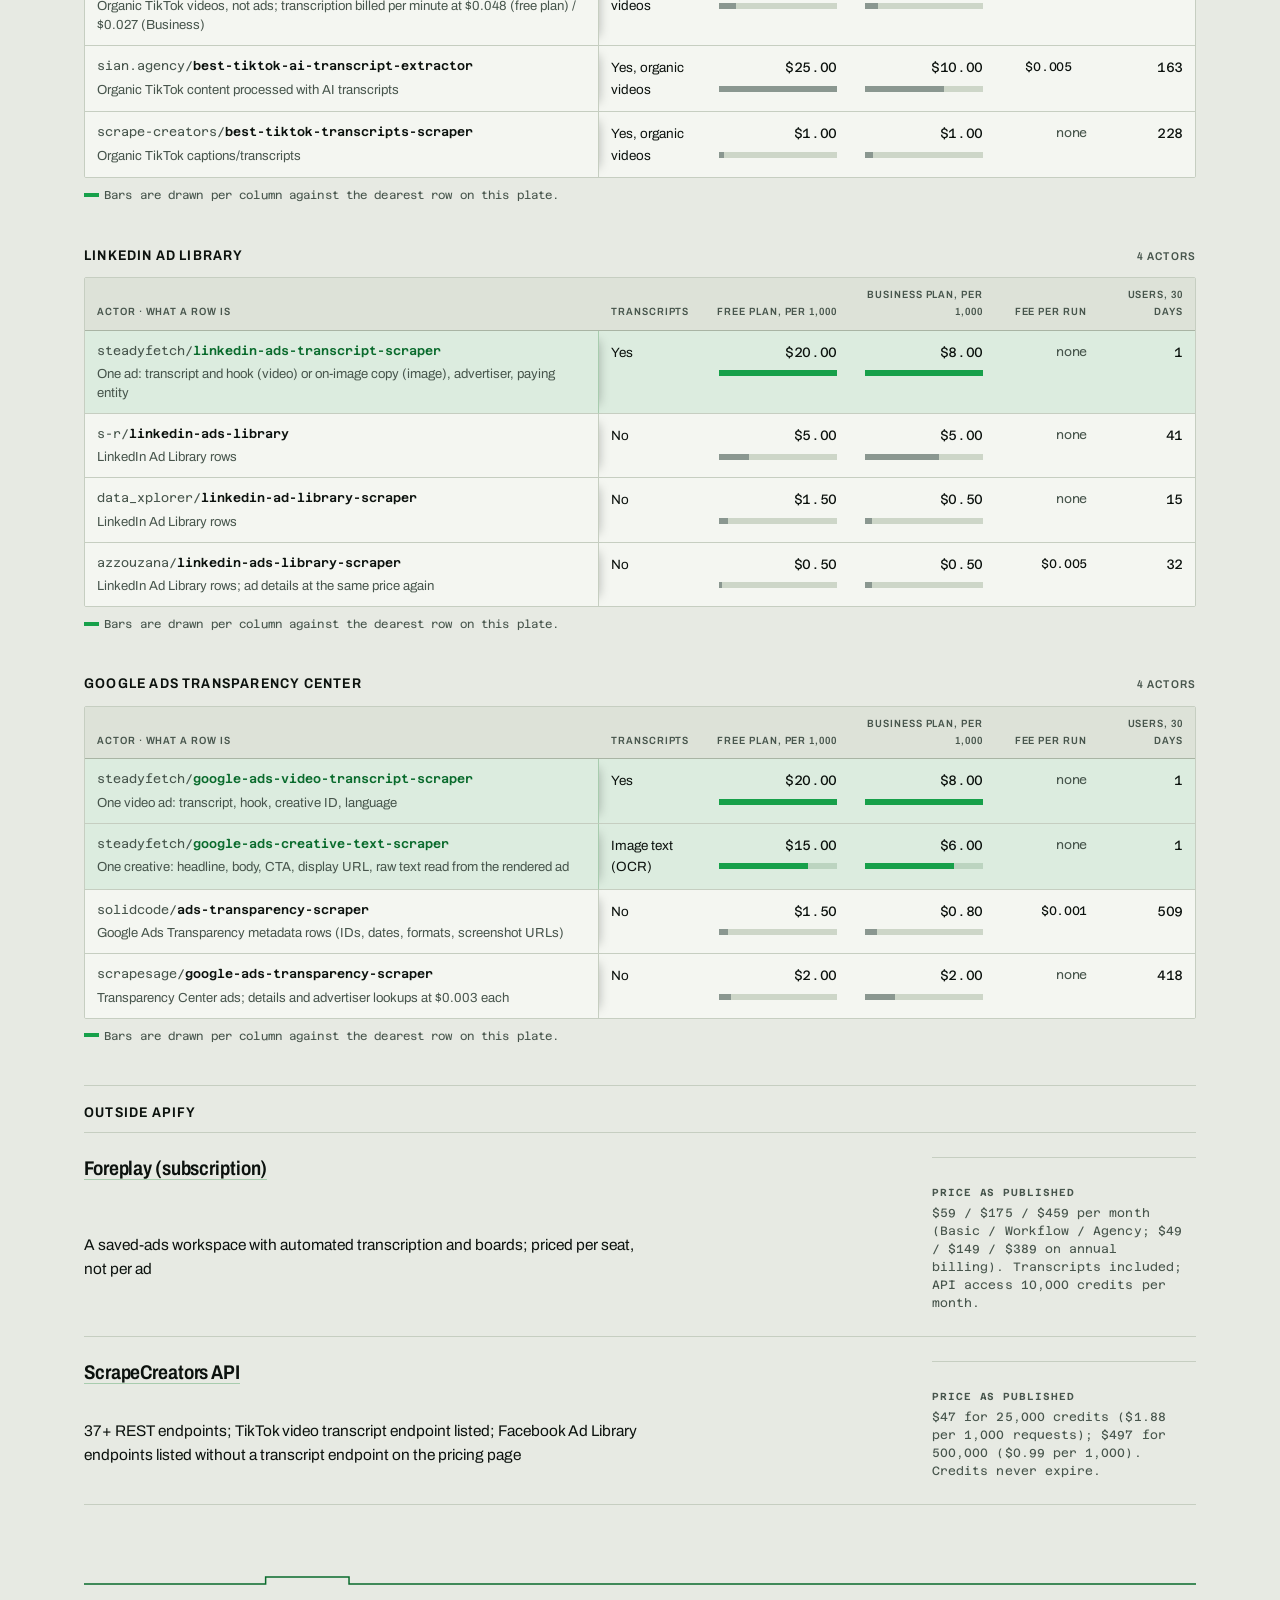
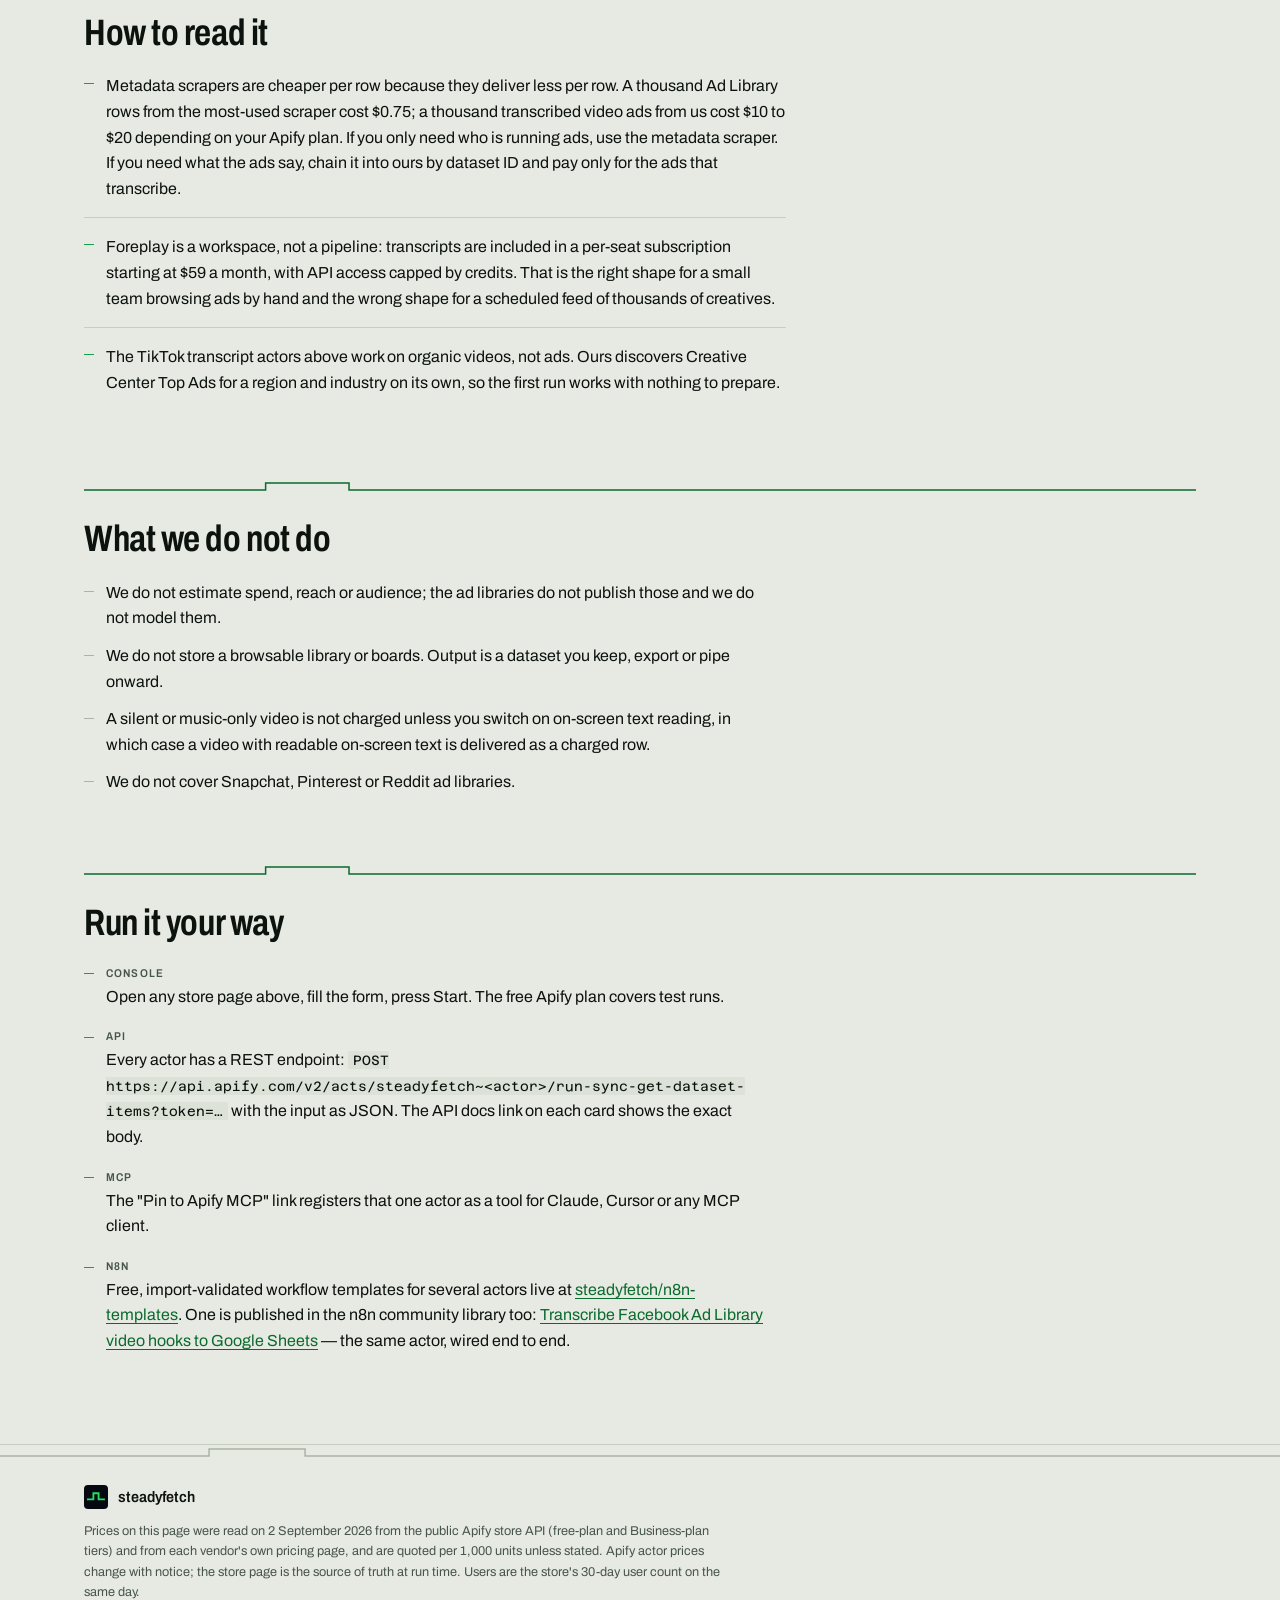
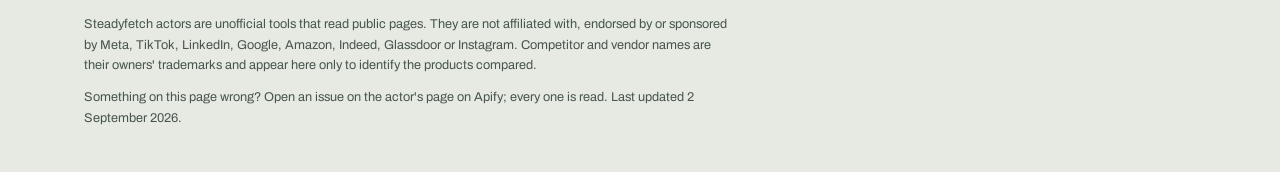
==== commit f555d440: "content(prices): Google Ads creative text $0.006 and Instagram Reels transcripts $0.0075 on paid pla" ====
--- a/ad-transcripts/index.html
+++ b/ad-transcripts/index.html
@@ -117,7 +117,7 @@
 <h3><a href="https://apify.com/steadyfetch/google-ads-creative-text-scraper">Google Ads creative text (OCR)</a></h3>
 <div class="meter">
 <div><b>$15.00</b><span class="label">Free plan / 1,000</span></div>
-<div><b>$4.00</b><span class="label">Business / 1,000</span></div>
+<div><b>$6.00</b><span class="label">Business / 1,000</span></div>
 <p class="unitline">per 1,000 creatives</p>
 </div>
 <div class="act-main">
@@ -296,7 +296,7 @@
 <tr class="us">
 <th scope="row"><a class="bi" href="https://apify.com/steadyfetch/google-ads-creative-text-scraper"><span class="acct">steadyfetch</span><span class="slash">/</span><wbr><span class="slug">google-ads-creative-text-scraper</span></a><span class="diag">One creative: headline, body, CTA, display URL, raw text read from the rendered ad</span></th><td class="tx">Image text (OCR)</td>
 <td class="num"><span class="v">$15.00</span><span class="gauge"><span style="--w:75.0%"></span></span></td>
-<td class="num"><span class="v">$4.00</span><span class="gauge"><span style="--w:50.0%"></span></span></td>
+<td class="num"><span class="v">$6.00</span><span class="gauge"><span style="--w:75.0%"></span></span></td>
 <td class="num fee"><span class="none">none</span></td>
 <td class="num">1</td>
 </tr>
